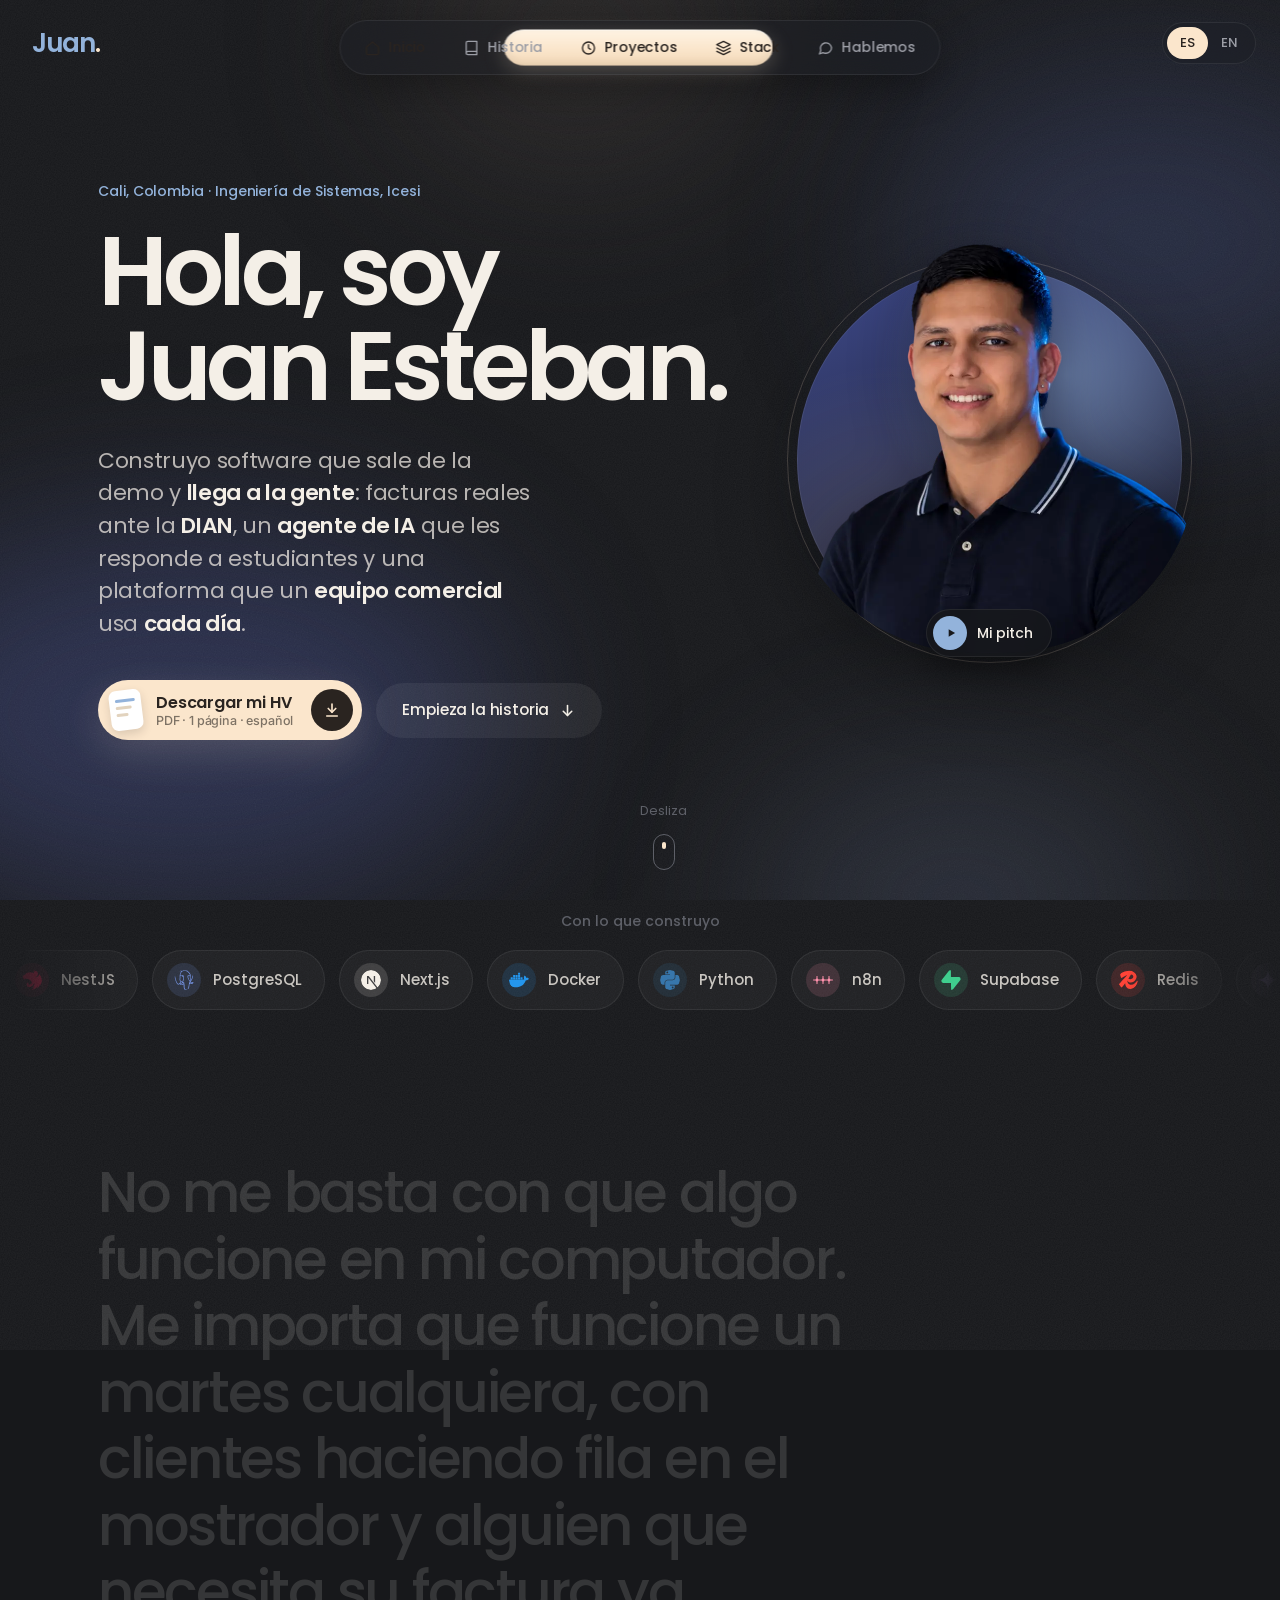
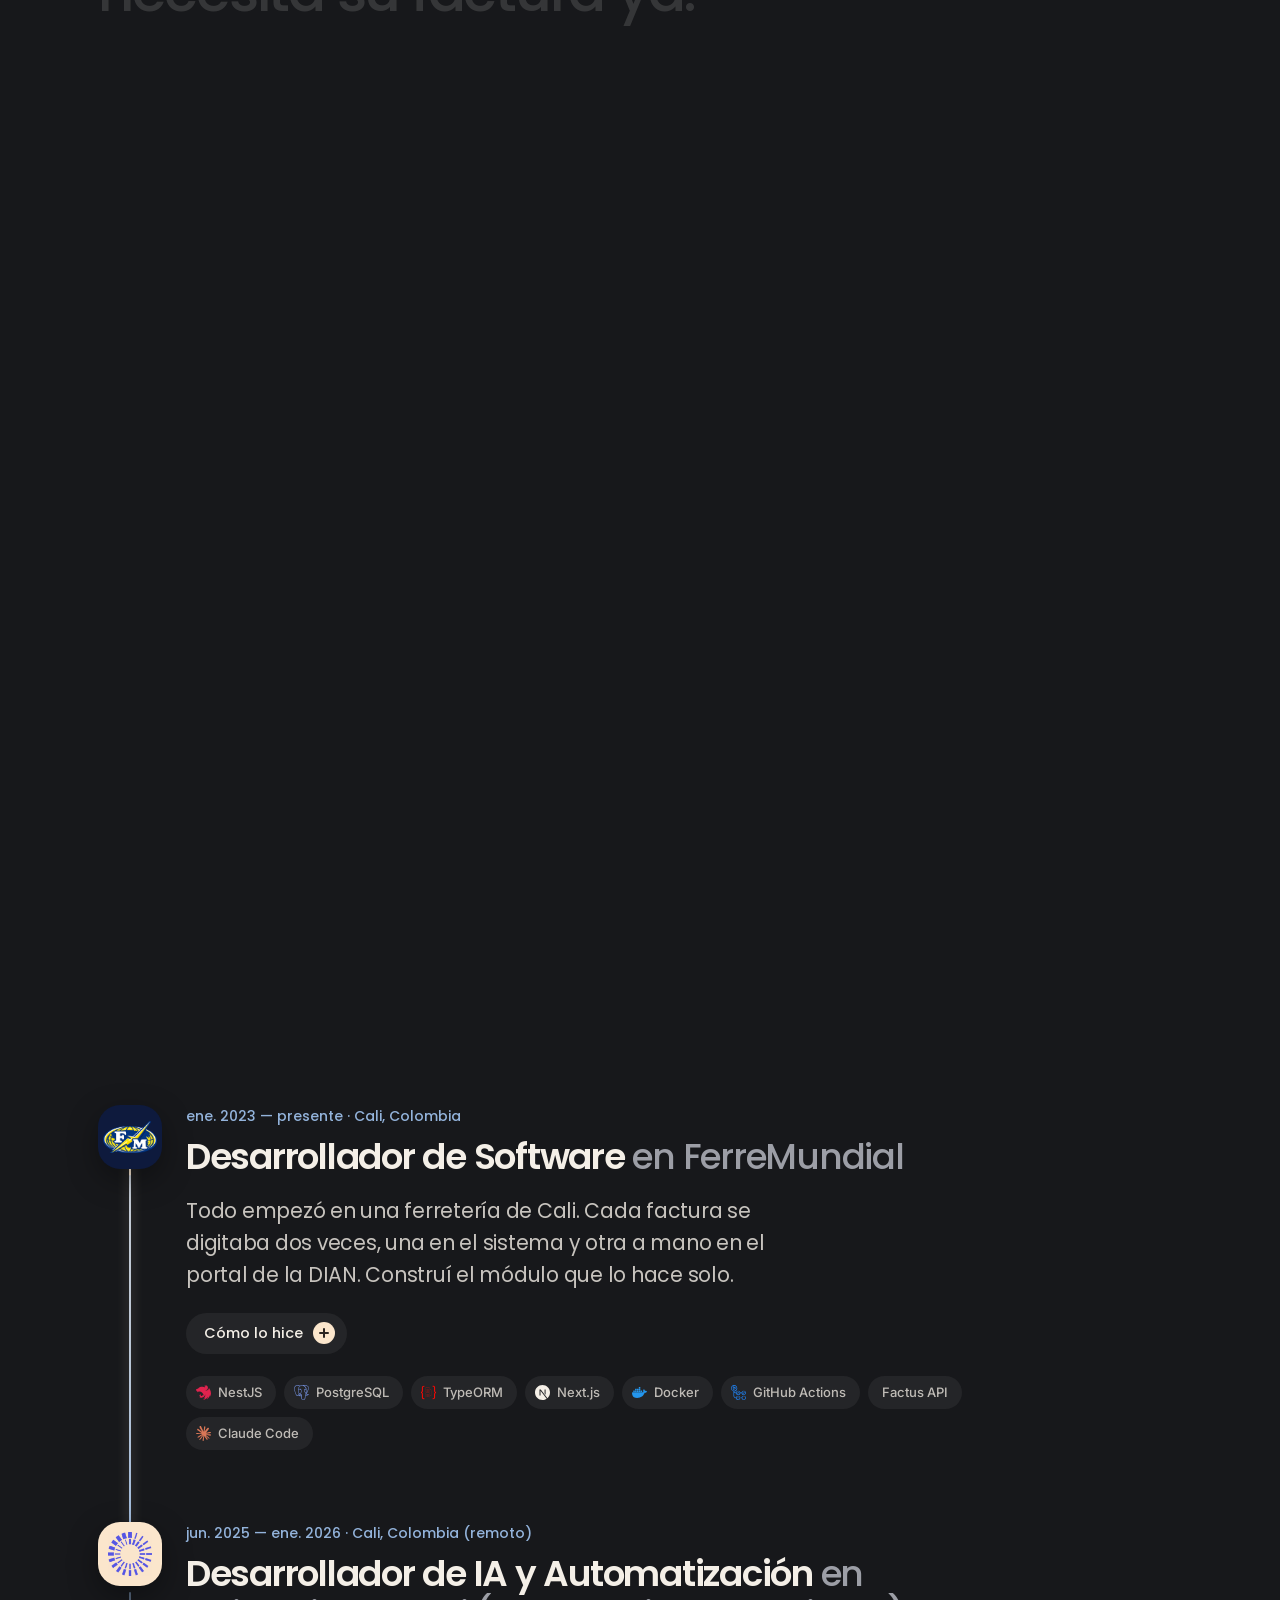
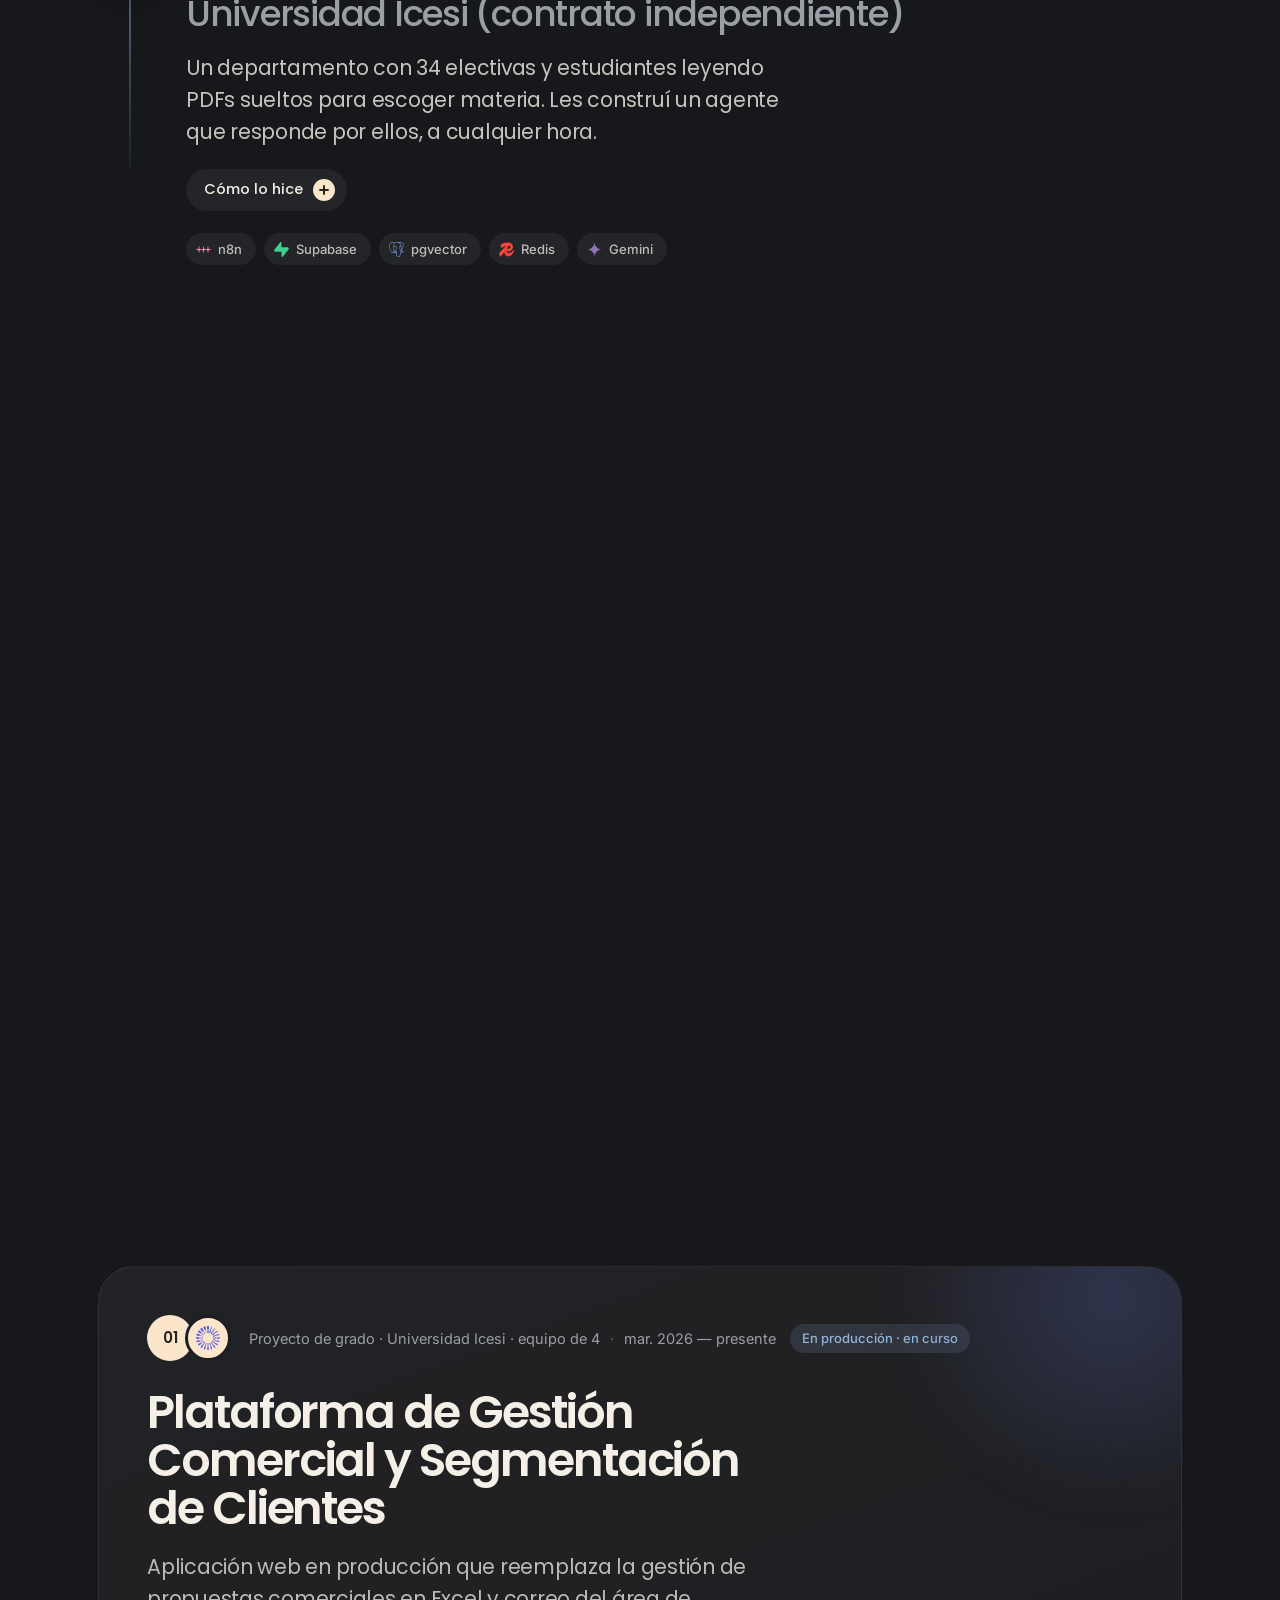
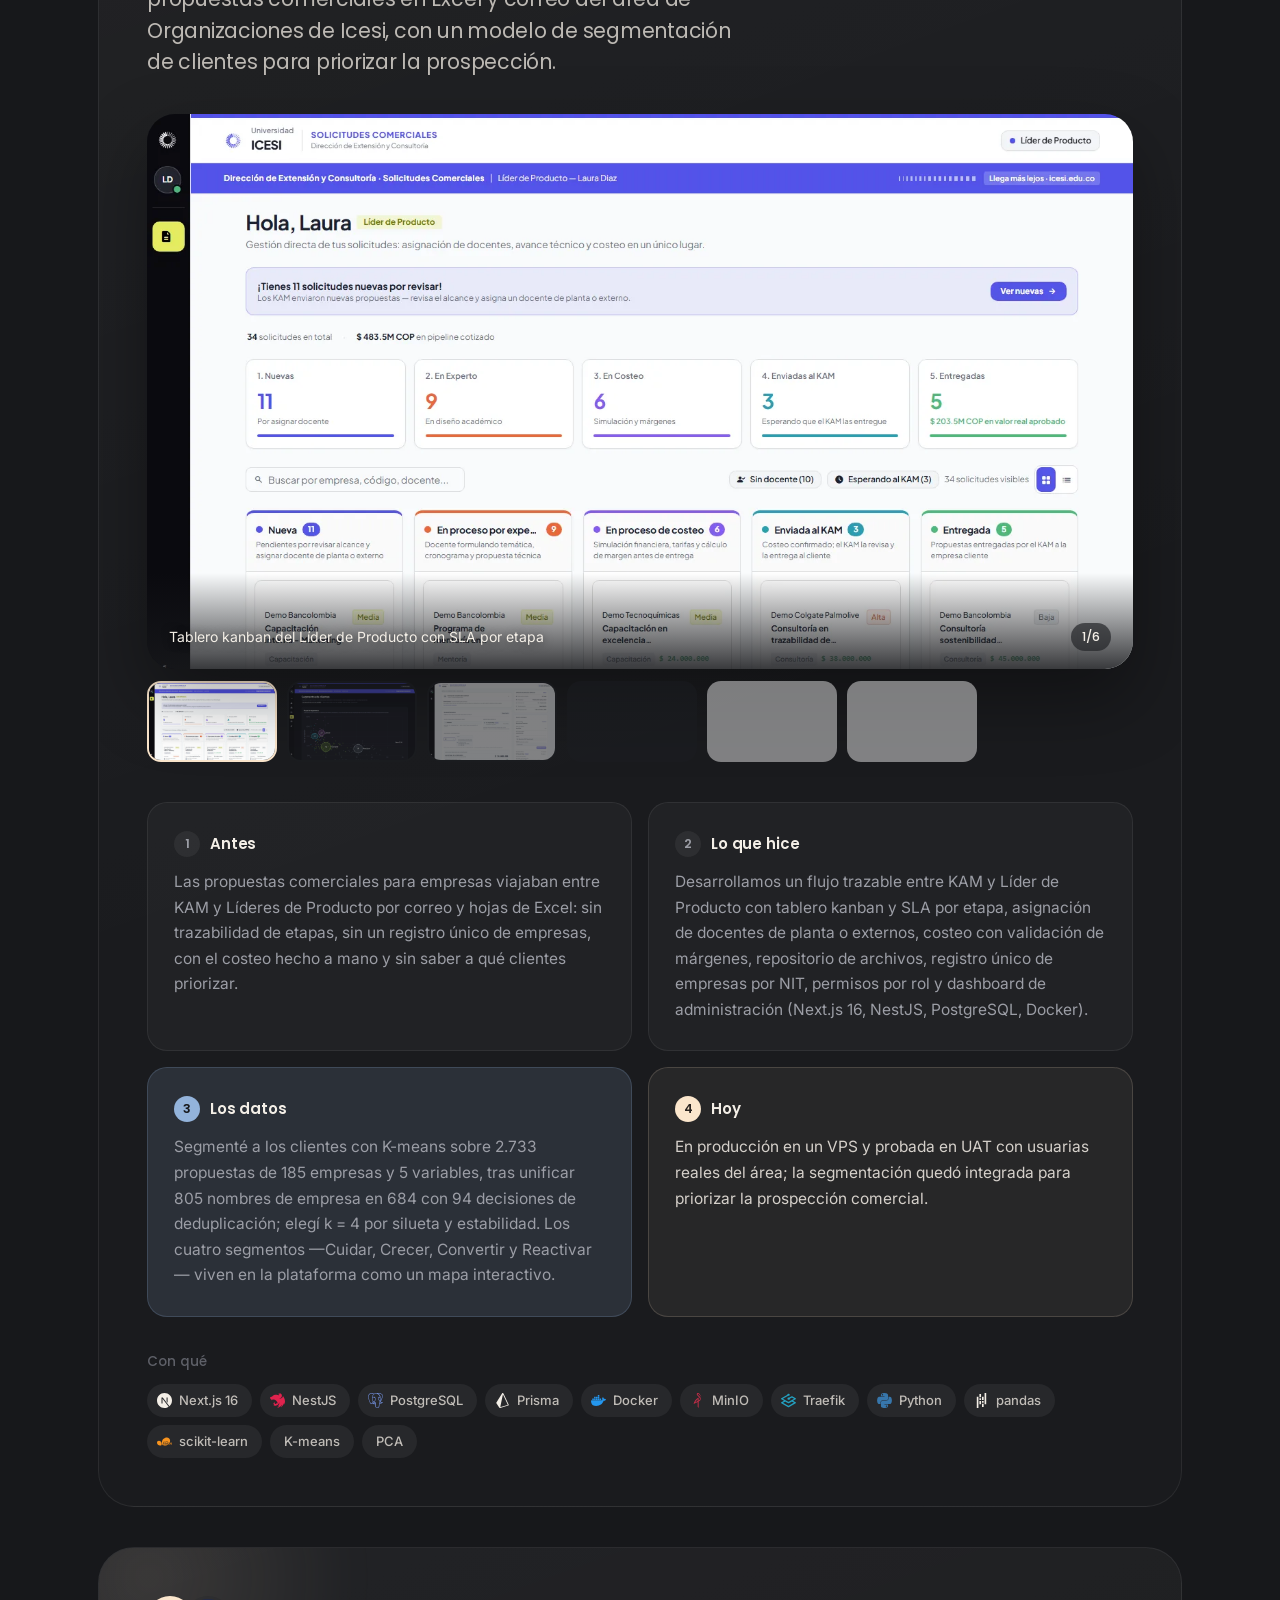
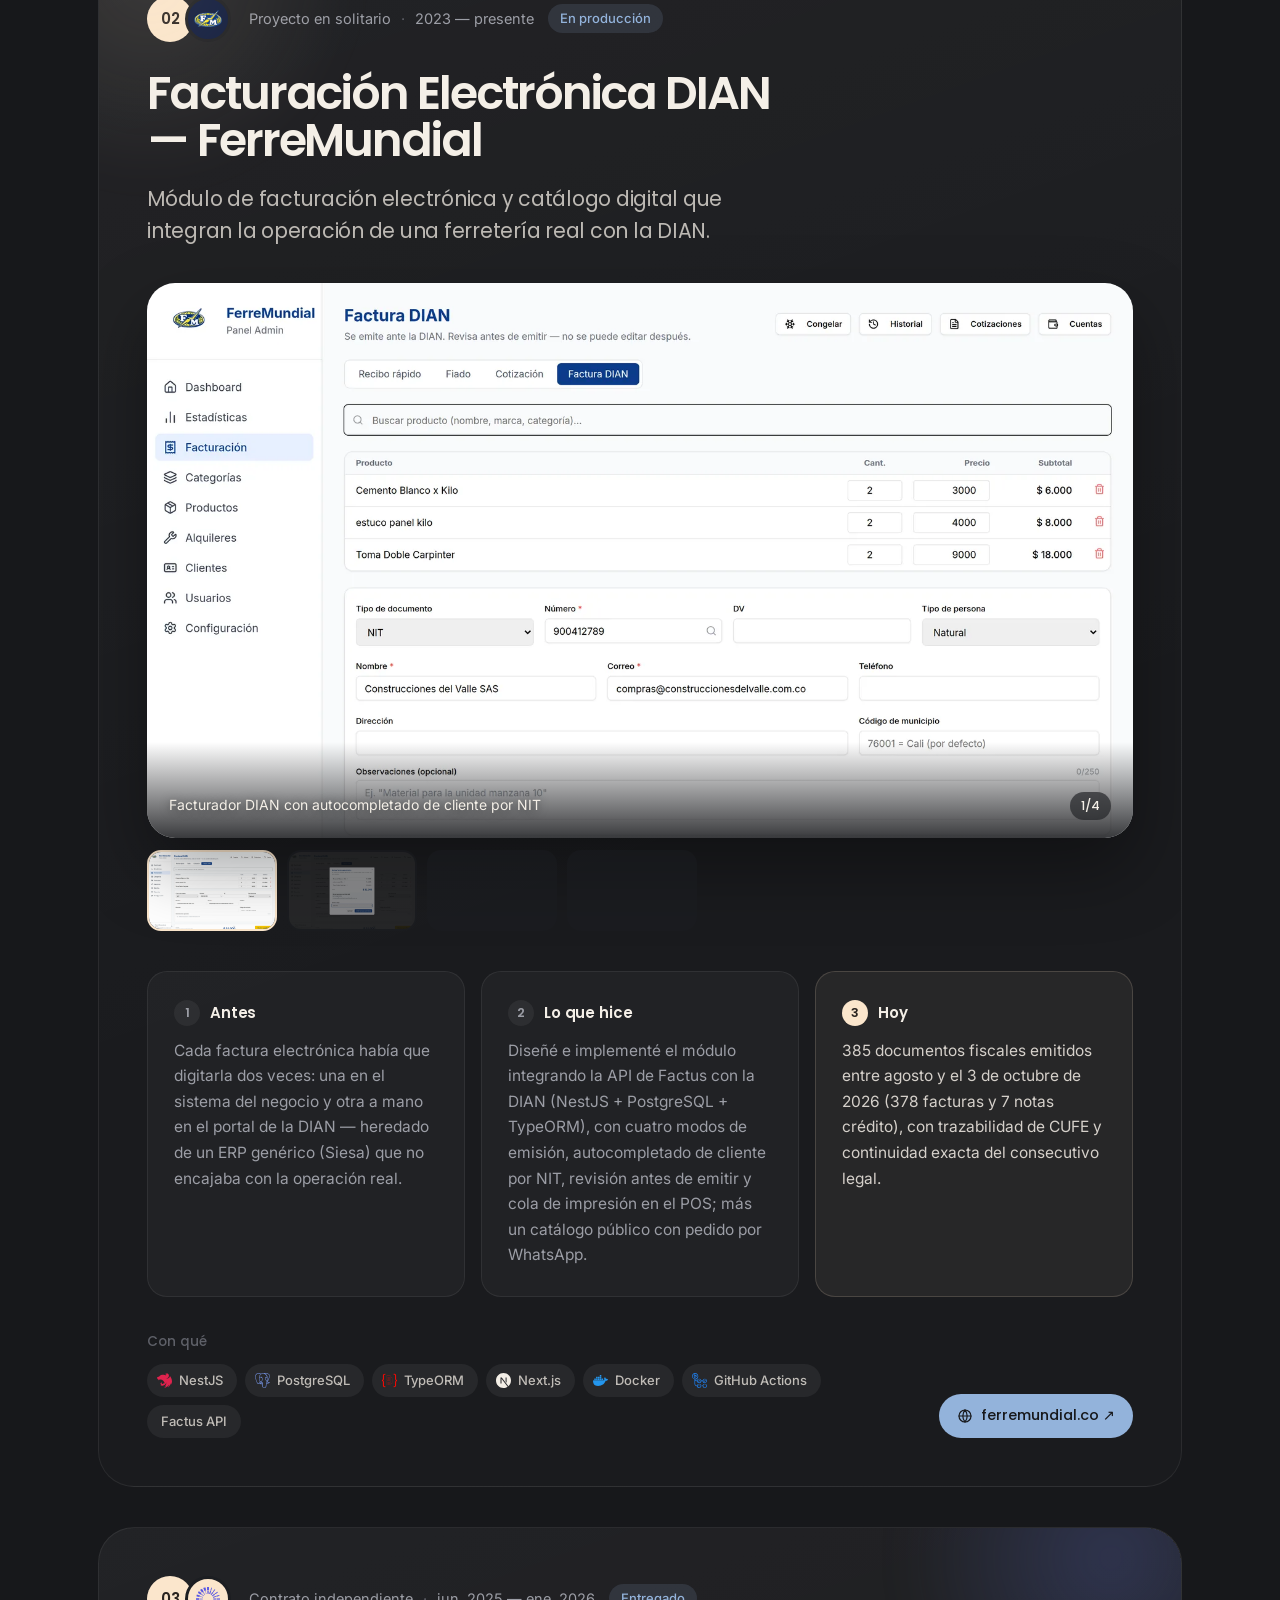
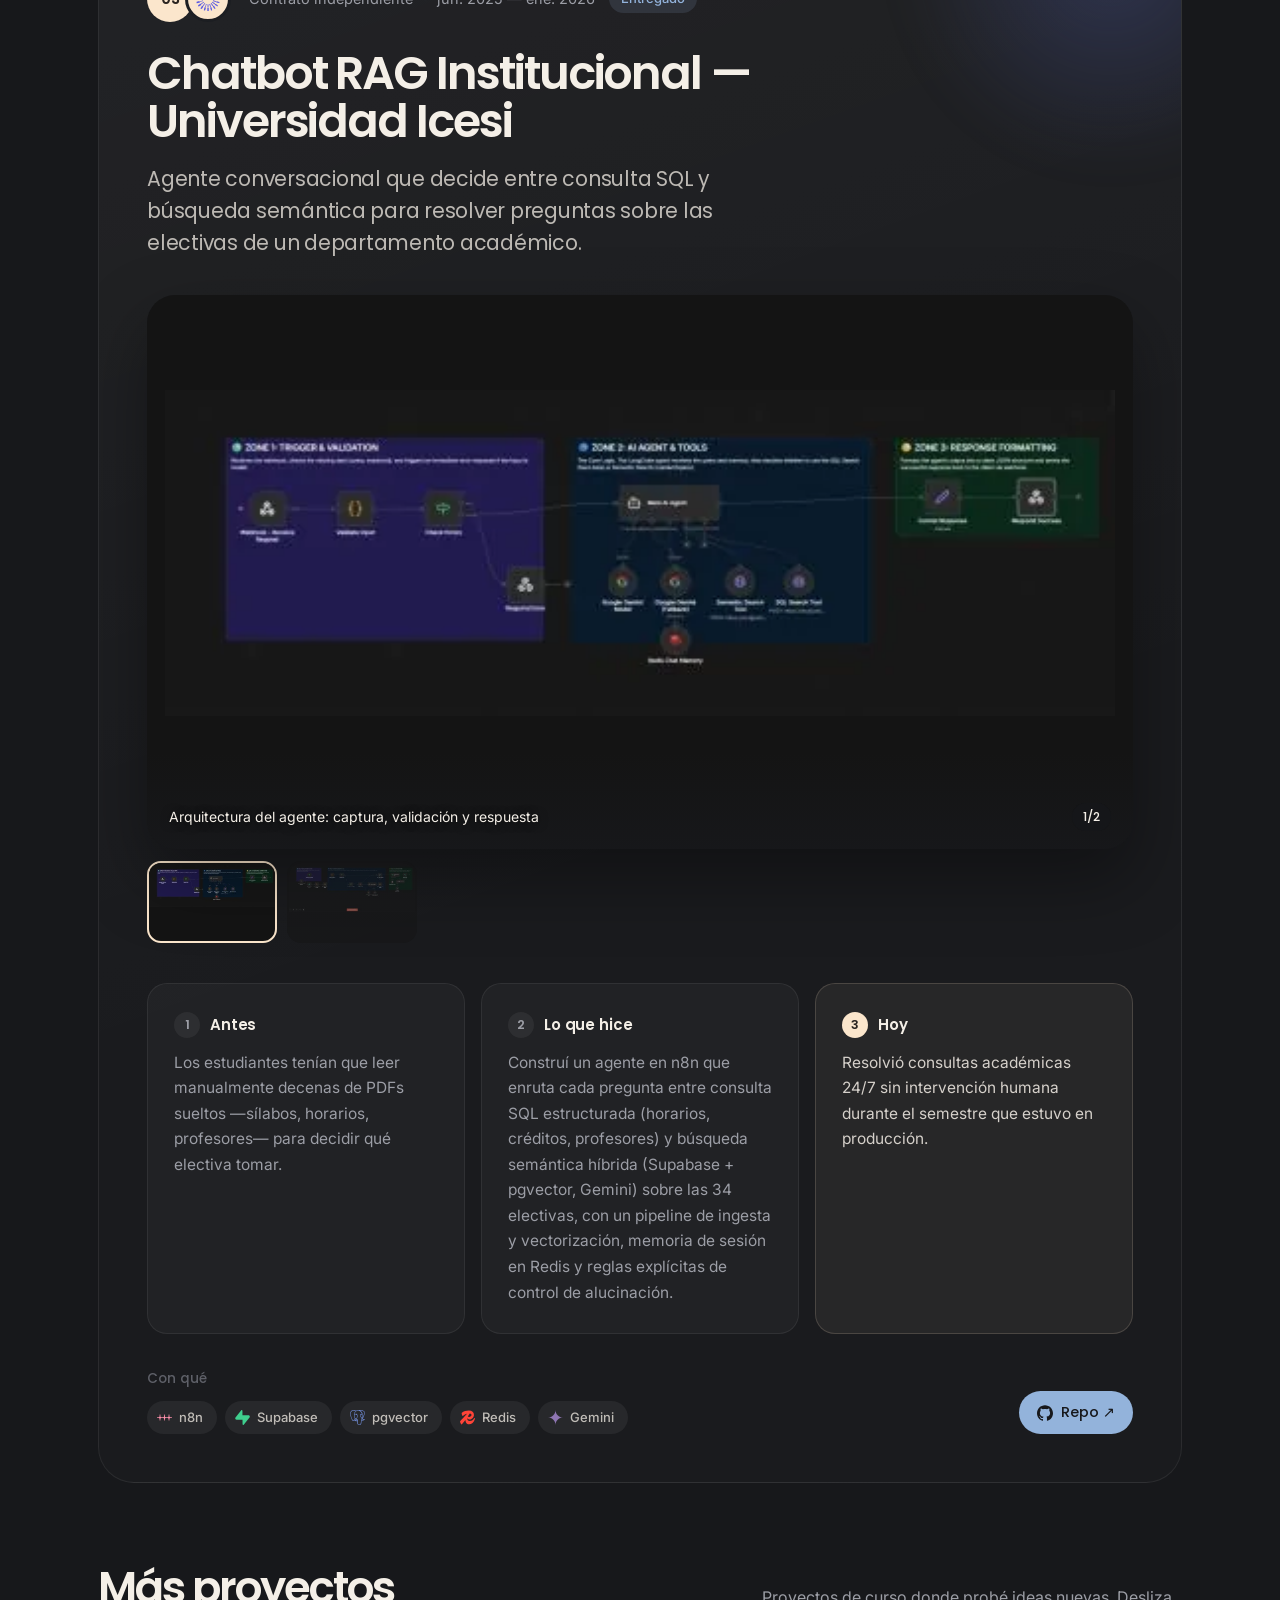
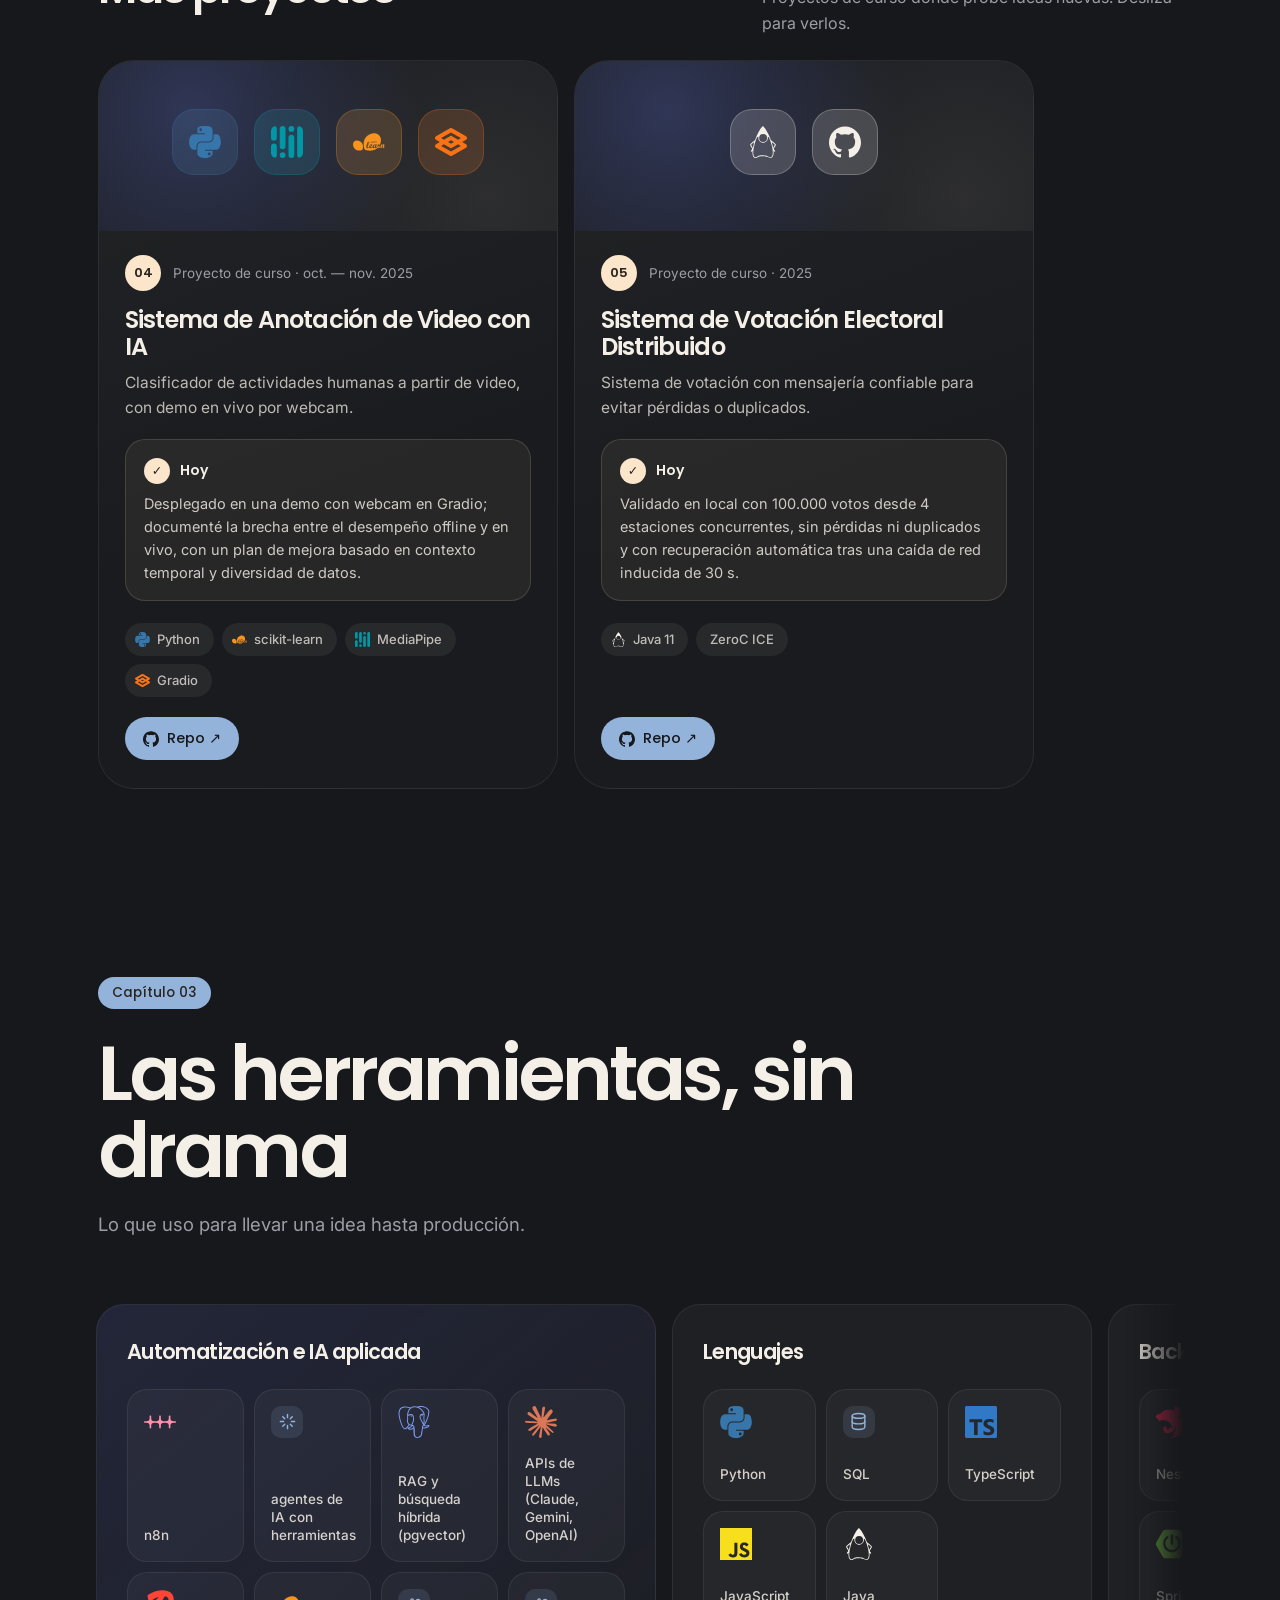
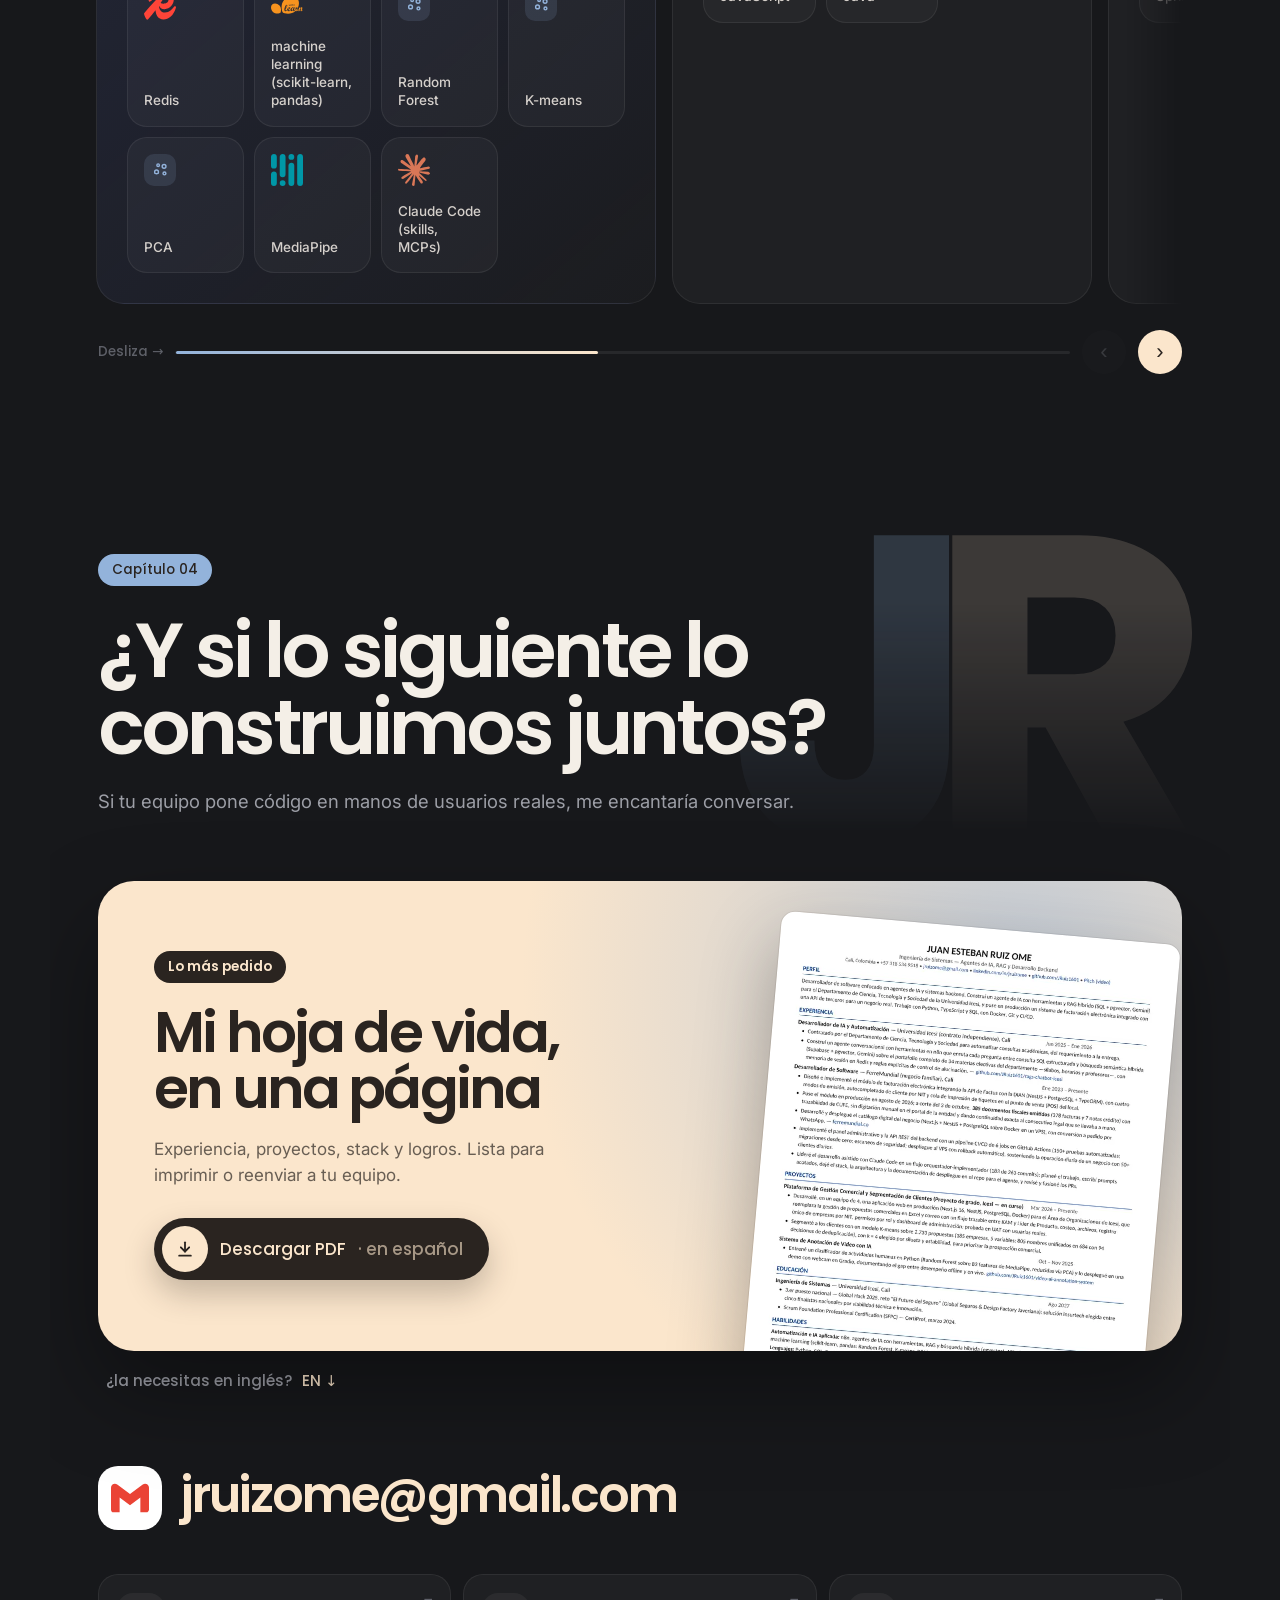
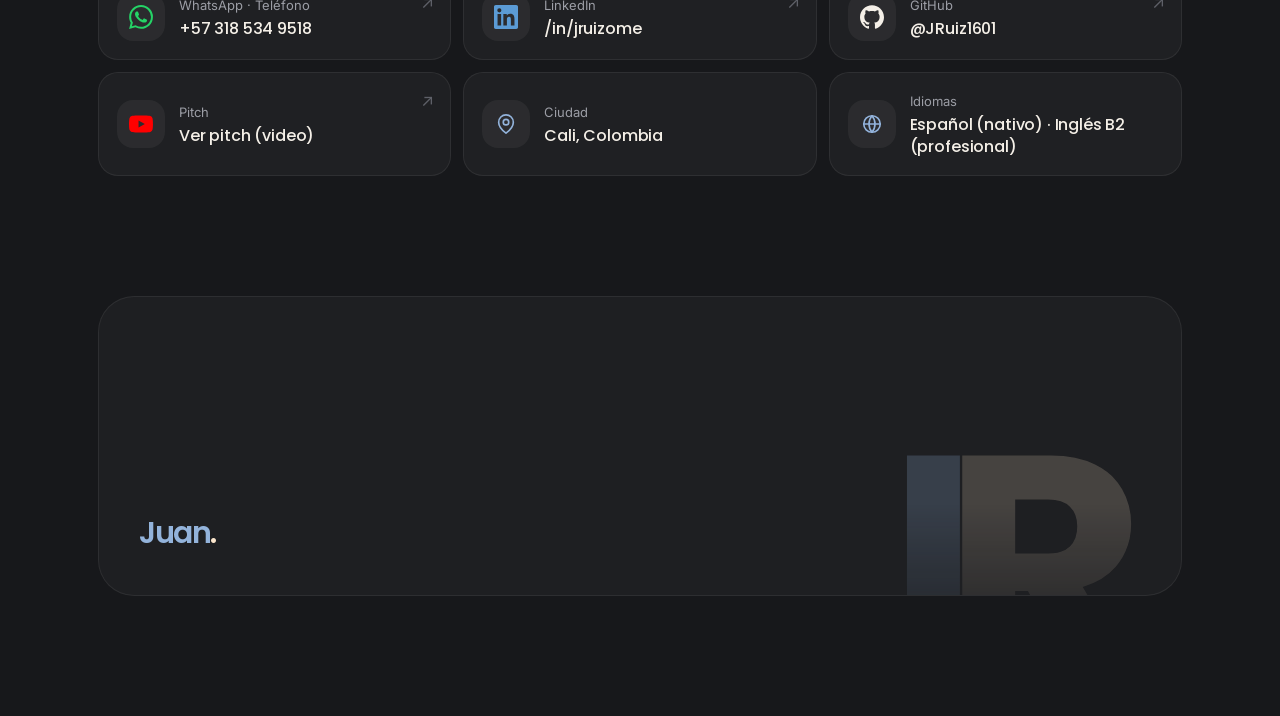
==== index.html @ b696ef14 "La version suave pasa a ser el portafolio principal - Mueve la variante de /suave a la raiz y borra " ====
<!DOCTYPE html>
<html lang="es">
<head>
<meta charset="UTF-8">
<meta name="viewport" content="width=device-width, initial-scale=1.0">
<title>Juan Esteban Ruiz Ome — Ingeniero de Software</title>
<meta name="theme-color" content="#17181B">
<link rel="icon" type="image/png" sizes="64x64" href="img/jr-64.png">
<link rel="apple-touch-icon" href="img/jr-180.png">
<link rel="preconnect" href="https://fonts.googleapis.com">
<link rel="preconnect" href="https://fonts.gstatic.com" crossorigin>
<link rel="stylesheet" href="https://fonts.googleapis.com/css2?family=Poppins:wght@400;500;600;700&family=Inter:wght@400;500;600&display=swap">
<link rel="stylesheet" href="styles.css?v=20">
</head>
<body>

<div class="sky" aria-hidden="true">
  <span class="cloud c1"></span>
  <span class="cloud c2"></span>
  <span class="cloud c3"></span>
  <span class="cloud c4"></span>
</div>
<div class="grain" aria-hidden="true"></div>
<div class="scroll-progress" aria-hidden="true"><span></span></div>
<div class="page-veil" id="pageVeil" aria-hidden="true"></div>

<a class="brand" href="#inicio" data-scroll-to="inicio" aria-label="Inicio">Juan<span>.</span></a>

<div class="lang-switch" id="langSwitch">
  <button class="lang-btn" data-lang="es">ES</button>
  <button class="lang-btn" data-lang="en">EN</button>
</div>

<div class="navbar-wrap">
  <nav class="navbar" id="navbar">
    <div class="nav-indicator" id="nav-indicator"></div>
    <button class="nav-item active" data-idx="0" data-target="inicio">
      <svg viewBox="0 0 24 24" fill="none" stroke="currentColor" stroke-width="2" stroke-linecap="round" stroke-linejoin="round"><path d="M3 10.5 12 3l9 7.5V20a2 2 0 0 1-2 2H5a2 2 0 0 1-2-2z"/></svg>
      <span class="nav-label" data-i18n="nav.inicio">Inicio</span>
    </button>
    <button class="nav-item" data-idx="1" data-target="experiencia">
      <svg viewBox="0 0 24 24" fill="none" stroke="currentColor" stroke-width="2" stroke-linecap="round" stroke-linejoin="round"><path d="M4 19.5A2.5 2.5 0 0 1 6.5 17H20"/><path d="M6.5 2H20v20H6.5A2.5 2.5 0 0 1 4 19.5v-15A2.5 2.5 0 0 1 6.5 2z"/></svg>
      <span class="nav-label" data-i18n="nav.experiencia">Historia</span>
    </button>
    <button class="nav-item" data-idx="2" data-target="proyectos">
      <svg viewBox="0 0 24 24" fill="none" stroke="currentColor" stroke-width="2" stroke-linecap="round" stroke-linejoin="round"><circle cx="12" cy="12" r="9"/><path d="M12 7v5l3 2"/></svg>
      <span class="nav-label" data-i18n="nav.proyectos">Proyectos</span>
    </button>
    <button class="nav-item" data-idx="3" data-target="stack">
      <svg viewBox="0 0 24 24" fill="none" stroke="currentColor" stroke-width="2" stroke-linecap="round" stroke-linejoin="round"><path d="M12 2 2 7l10 5 10-5-10-5z"/><path d="m2 17 10 5 10-5"/><path d="m2 12 10 5 10-5"/></svg>
      <span class="nav-label" data-i18n="nav.stack">Stack</span>
    </button>
    <button class="nav-item" data-idx="4" data-target="contacto">
      <svg viewBox="0 0 24 24" fill="none" stroke="currentColor" stroke-width="2" stroke-linecap="round" stroke-linejoin="round"><path d="M21 11.5a8.4 8.4 0 0 1-9 8.4 8.6 8.6 0 0 1-3.8-.9L3 21l1.9-5.2A8.4 8.4 0 1 1 21 11.5z"/></svg>
      <span class="nav-label" data-i18n="nav.contacto">Hablemos</span>
    </button>
  </nav>
</div>

<main>
<section class="hero" id="inicio" data-section>
  <div class="hero-text">
    <div class="eyebrow" data-i18n="hero.eyebrow">Cali, Colombia · Ingeniería de Sistemas, Icesi</div>
    <h1 class="hello" data-i18n="hero.saludo">Hola, soy Juan Esteban.</h1>
    <p class="lead" data-i18n="hero.lead"></p>

    <div class="cta-row">
      <a class="btn btn-hv" href="assets/hv-juan-esteban-ruiz-ome.pdf" download data-hv>
        <span class="btn-hv-sheet" aria-hidden="true"><i></i><i></i><i></i></span>
        <span class="btn-hv-text">
          <span class="btn-hv-title" data-i18n="hero.hvTitulo">Descargar mi HV</span>
          <span class="btn-hv-sub" data-i18n="hero.hvSub">PDF · 1 página · español</span>
        </span>
        <span class="btn-hv-arrow" aria-hidden="true"><svg viewBox="0 0 24 24" fill="none" stroke="currentColor" stroke-width="2.2" stroke-linecap="round" stroke-linejoin="round"><path d="M12 4v11"/><path d="m7 10 5 5 5-5"/><path d="M5 20h14"/></svg></span>
      </a>
      <a class="btn btn-soft" href="#experiencia" data-scroll-to="experiencia">
        <span data-i18n="hero.ctaHistoria">Empieza la historia</span>
        <svg viewBox="0 0 24 24" fill="none" stroke="currentColor" stroke-width="2.2" stroke-linecap="round" stroke-linejoin="round" aria-hidden="true"><path d="M12 5v14"/><path d="m6 13 6 6 6-6"/></svg>
      </a>
    </div>
  </div>

  <div class="portrait">
    <button class="portrait-disc" type="button" data-open-pitch>
      <span class="portrait-bg" aria-hidden="true"></span>
      <img src="img/me-cut.webp" alt="Juan Esteban Ruiz Ome">
      <span class="portrait-play">
        <span class="portrait-play-icon"><svg viewBox="0 0 24 24" aria-hidden="true"><path d="M8 5.5v13l11-6.5z" fill="currentColor"/></svg></span>
        <span data-i18n="hero.verPitch">Mi pitch</span>
      </span>
    </button>
  </div>

  <a class="scroll-hint" href="#manifiesto" aria-hidden="true" tabindex="-1">
    <span data-i18n="hero.scroll">Desliza</span>
    <span class="scroll-hint-dot"></span>
  </a>
</section>

<div class="marquee-band" aria-label="Stack">
  <div class="marquee-title" data-i18n="franja">Con lo que construyo</div>
  <div class="marquee" id="marquee"></div>
</div>

<section class="manifesto" id="manifiesto">
  <p class="manifesto-text" id="manifestoText"></p>
  <div class="highlight-wrap" id="signals"></div>
</section>

<section class="section" id="experiencia" data-section></section>
<section class="section" id="proyectos" data-section></section>
<section class="section" id="stack" data-section></section>
<section class="section section-last" id="contacto" data-section></section>
</main>

<footer class="footer">
  <div class="footer-card" data-fx="enter">
    <span class="footer-jr" aria-hidden="true"><span class="j">J</span><span class="r">R</span></span>
    <div class="footer-row">
      <span class="footer-brand">Juan<span>.</span></span>
    </div>
  </div>
</footer>

<div class="lightbox" id="lightbox" role="dialog" aria-modal="true" aria-hidden="true">
  <button class="lb-btn lb-close" id="lbClose" aria-label="Close">✕</button>
  <button class="lb-btn lb-prev" id="lbPrev" aria-label="Previous">‹</button>
  <figure class="lb-figure">
    <img id="lbImg" alt="">
    <figcaption id="lbCaption"></figcaption>
  </figure>
  <button class="lb-btn lb-next" id="lbNext" aria-label="Next">›</button>
</div>

<div class="video-modal" id="videoModal" role="dialog" aria-modal="true" aria-hidden="true">
  <button class="lb-btn lb-close" id="videoClose" aria-label="Close">✕</button>
  <div class="video-frame" id="videoFrame"></div>
</div>

<script src="content.js?v=5"></script>
<script src="story.js?v=20"></script>
<script src="logos.js?v=20"></script>
<script src="app.js?v=20"></script>
</body>
</html>
---- styles.css ----
/* =========================================================
   juan. — variante "suave"
   Oscuro difuso, crema + azul periwinkle, letra redonda.
   ========================================================= */

:root {
  --bg: #17181B;
  --bg-2: #1C1E22;
  --surface: rgba(255, 255, 255, 0.035);
  --surface-2: rgba(255, 255, 255, 0.06);
  --line: rgba(255, 255, 255, 0.07);
  --text: #F4EFE7;
  --muted: #9C9EA6;
  --faint: #5E6068;
  --cream: #FBE6CC;
  --cream-ink: #2A2420;
  --sky: #93B3DB;
  --sky-soft: rgba(147, 179, 219, 0.14);
  --periwinkle: #4D5AA3;

  --display: 'Poppins', ui-rounded, system-ui, sans-serif;
  --body: 'Inter', system-ui, -apple-system, sans-serif;

  --ease: cubic-bezier(0.22, 1, 0.36, 1);
  --spring: cubic-bezier(0.34, 1.4, 0.64, 1);

  --r-xl: 36px;
  --r-lg: 28px;
  --r-md: 20px;
}

* { margin: 0; padding: 0; box-sizing: border-box; }

html { -webkit-text-size-adjust: 100%; }

body {
  background: var(--bg);
  color: var(--text);
  font-family: var(--body);
  font-size: 17px;
  line-height: 1.6;
  overflow-x: hidden;
  -webkit-font-smoothing: antialiased;
}

a { color: inherit; }
::selection { background: var(--cream); color: var(--cream-ink); }

.sr-only {
  position: absolute; width: 1px; height: 1px; padding: 0; margin: -1px;
  overflow: hidden; clip: rect(0 0 0 0); white-space: nowrap; border: 0;
}

/* ---------- cielo nocturno difuso ---------- */
.sky {
  position: fixed;
  inset: 0;
  z-index: -2;
  overflow: hidden;
  pointer-events: none;
}

.cloud {
  position: absolute;
  border-radius: 50%;
  filter: blur(90px);
  opacity: 0.5;
  will-change: transform;
}
.c1 { width: 52vw; height: 30vw; left: -12vw; top: 58vh; background: var(--periwinkle); opacity: 0.38; animation: drift-a 38s ease-in-out infinite alternate; }
.c2 { width: 40vw; height: 26vw; right: -10vw; top: 8vh; background: #3B4673; opacity: 0.45; animation: drift-b 44s ease-in-out infinite alternate; }
.c3 { width: 30vw; height: 22vw; left: 30vw; top: -12vh; background: #5D5148; opacity: 0.28; animation: drift-a 52s ease-in-out infinite alternate-reverse; }
.c4 { width: 34vw; height: 20vw; right: 8vw; bottom: -14vh; background: #6F7FA8; opacity: 0.22; animation: drift-b 46s ease-in-out infinite alternate-reverse; }

@keyframes drift-a { from { transform: translate3d(0, 0, 0) scale(1); } to { transform: translate3d(6vw, -4vh, 0) scale(1.12); } }
@keyframes drift-b { from { transform: translate3d(0, 0, 0) scale(1.05); } to { transform: translate3d(-5vw, 5vh, 0) scale(0.95); } }

.grain {
  position: fixed;
  inset: -50%;
  z-index: -1;
  pointer-events: none;
  opacity: 0.06;
  background-image: url("data:image/svg+xml;utf8,<svg xmlns='http://www.w3.org/2000/svg' width='160' height='160'><filter id='n'><feTurbulence type='fractalNoise' baseFrequency='0.85' numOctaves='2' stitchTiles='stitch'/><feColorMatrix values='0 0 0 0 1  0 0 0 0 1  0 0 0 0 1  0 0 0 0.9 0'/></filter><rect width='100%' height='100%' filter='url(%23n)'/></svg>");
}

/* ---------- motion ---------- */
@keyframes rise {
  from { opacity: 0; transform: translateY(18px); filter: blur(8px); }
  to { opacity: 1; transform: none; filter: blur(0); }
}
@keyframes breathe {
  0%, 100% { box-shadow: 0 0 0 0 rgba(251, 230, 204, 0.5); }
  60% { box-shadow: 0 0 0 7px rgba(251, 230, 204, 0); }
}
@keyframes icon-pulse { 0% { transform: scale(1); } 40% { transform: scale(1.2); } 100% { transform: scale(1); } }
@keyframes float { 0%, 100% { transform: translateY(0); } 50% { transform: translateY(-10px); } }

.reveal {
  opacity: 0;
  transform: translateY(34px);
  filter: blur(6px);
  transition: opacity 1s var(--ease), transform 1s var(--ease), filter 1s var(--ease);
}
.reveal.in { opacity: 1; transform: none; filter: none; }

/* ---------- marca + idioma ---------- */
.brand {
  position: fixed;
  top: 22px;
  left: 28px;
  z-index: 90;
  font-family: var(--display);
  font-weight: 600;
  font-size: 26px;
  letter-spacing: -0.05em;
  line-height: 1;
  color: var(--sky);
  text-decoration: none;
  padding: 8px 4px;
}
.brand span, .footer-brand span { color: var(--cream); }

.lang-switch {
  position: fixed;
  top: 22px;
  right: 24px;
  z-index: 90;
  display: flex;
  padding: 4px;
  border-radius: 999px;
  background: rgba(30, 32, 37, 0.55);
  backdrop-filter: blur(18px) saturate(150%);
  -webkit-backdrop-filter: blur(18px) saturate(150%);
  border: 1px solid var(--line);
}
.lang-btn {
  font-family: var(--display);
  font-size: 13px;
  font-weight: 500;
  padding: 6px 13px;
  border-radius: 999px;
  border: none;
  background: transparent;
  color: var(--muted);
  cursor: pointer;
  transition: background 0.35s var(--ease), color 0.35s var(--ease);
}
.lang-btn.active { background: var(--cream); color: var(--cream-ink); }
.lang-btn:focus-visible { outline: none; box-shadow: 0 0 0 2px var(--sky); }

/* ---------- navbar (misma lógica, piel suave) ---------- */
.navbar-wrap {
  position: fixed;
  top: 20px;
  left: 50%;
  transform: translateX(-50%);
  z-index: 100;
}
.navbar {
  position: relative;
  display: flex;
  align-items: center;
  gap: 2px;
  padding: 6px;
  border-radius: 999px;
  background: rgba(30, 32, 37, 0.55);
  backdrop-filter: blur(22px) saturate(160%);
  -webkit-backdrop-filter: blur(22px) saturate(160%);
  border: 1px solid var(--line);
  box-shadow: 0 12px 40px rgba(0, 0, 0, 0.3);
  touch-action: none;
  user-select: none;
  -webkit-user-select: none;
  -webkit-touch-callout: none;
  cursor: grab;
}
.navbar.dragging { cursor: grabbing; }
.nav-indicator {
  position: absolute;
  top: 6px;
  left: 6px;
  height: calc(100% - 12px);
  border-radius: 999px;
  background: linear-gradient(180deg, #FFF4E4 0%, #FBE6CC 55%, #F3D9B8 100%);
  box-shadow:
    inset 0 1px 0 rgba(255, 255, 255, 0.75),
    inset 0 -3px 8px rgba(42, 36, 32, 0.08),
    0 6px 22px rgba(251, 230, 204, 0.22);
  transform-origin: 50% 50%;
  pointer-events: none;
  will-change: transform, width, scale;
}
.nav-item {
  position: relative;
  z-index: 1;
  display: flex;
  align-items: center;
  gap: 8px;
  padding: 10px 18px;
  border-radius: 999px;
  font-family: var(--display);
  font-size: 14px;
  font-weight: 500;
  letter-spacing: -0.01em;
  color: var(--muted);
  background: transparent;
  border: none;
  cursor: pointer;
  white-space: nowrap;
  transition: color 0.45s var(--ease), transform 0.25s var(--ease);
}
.nav-item:hover { color: var(--text); }
.nav-item.active, .nav-item.under { color: var(--cream-ink); }
.nav-item.under:not(.active) { transition-duration: 0.15s; }
.nav-item:active { transform: scale(0.95); }
.nav-item:focus-visible { outline: none; box-shadow: 0 0 0 2px var(--sky); }
.nav-item svg { width: 16px; height: 16px; flex-shrink: 0; }
.nav-item svg.pulse { animation: icon-pulse 0.3s ease; }

/* ---------- hero ---------- */
.hero {
  position: relative;
  max-width: 1180px;
  margin: 0 auto;
  min-height: 100vh;
  min-height: 100svh;
  padding: 130px 48px 110px;
  display: grid;
  grid-template-columns: 1.25fr 0.75fr;
  gap: 56px;
  align-items: center;
}

.eyebrow {
  font-family: var(--display);
  font-size: 14px;
  font-weight: 500;
  color: var(--sky);
  letter-spacing: -0.005em;
  margin-bottom: 22px;
  animation: rise 1s var(--ease) both;
}

.hello {
  font-family: var(--display);
  font-weight: 600;
  font-size: clamp(52px, 7.6vw, 104px);
  line-height: 0.98;
  letter-spacing: -0.055em;
  color: var(--text);
  max-width: 10ch;
  animation: rise 1.1s var(--ease) 0.08s both;
}

.lead {
  margin-top: 30px;
  max-width: 34ch;
  font-family: var(--display);
  font-size: clamp(19px, 1.7vw, 23px);
  font-weight: 400;
  line-height: 1.5;
  letter-spacing: -0.015em;
  color: rgba(244, 239, 231, 0.72);
  animation: rise 1.1s var(--ease) 0.18s both;
}

.status {
  display: inline-flex;
  flex-wrap: wrap;
  align-items: center;
  gap: 6px 10px;
  margin-top: 30px;
  padding: 10px 18px 10px 14px;
  border-radius: 999px;
  background: var(--surface);
  border: 1px solid var(--line);
  animation: rise 1.1s var(--ease) 0.28s both;
}
.status-dot {
  width: 8px;
  height: 8px;
  border-radius: 50%;
  background: var(--cream);
  animation: breathe 2.8s ease-out infinite;
}
.status-main { font-family: var(--display); font-weight: 500; font-size: 14.5px; color: var(--text); }
.status-sub { font-size: 13.5px; color: var(--muted); }

.cta-row {
  display: flex;
  flex-wrap: wrap;
  align-items: center;
  gap: 12px 14px;
  margin-top: 40px;
  animation: rise 1.1s var(--ease) 0.3s both;
}

.btn {
  display: inline-flex;
  align-items: center;
  gap: 10px;
  font-family: var(--display);
  font-size: 15.5px;
  font-weight: 500;
  letter-spacing: -0.01em;
  padding: 15px 26px;
  border-radius: 999px;
  text-decoration: none;
  cursor: pointer;
  transition: transform 0.45s var(--spring), background 0.35s var(--ease), color 0.35s var(--ease), box-shadow 0.45s var(--ease);
}
.btn svg { width: 17px; height: 17px; transition: transform 0.45s var(--spring); }
.btn-cream { background: var(--cream); color: var(--cream-ink); box-shadow: 0 10px 30px rgba(251, 230, 204, 0.12); }
.btn-cream:hover { transform: translateY(-2px); box-shadow: 0 16px 40px rgba(251, 230, 204, 0.2); }
.btn-cream:hover svg { transform: translateY(3px); }
.btn-soft { background: var(--surface-2); color: var(--text); }
.btn-soft:hover { background: rgba(147, 179, 219, 0.16); color: var(--sky); transform: translateY(-2px); }
.btn:focus-visible { outline: none; box-shadow: 0 0 0 3px var(--bg), 0 0 0 5px var(--sky); }

/* la única HV del hero: un link de texto, nada más */
.hv-link {
  display: inline-flex;
  align-items: center;
  gap: 6px;
  margin-left: 6px;
  padding: 8px 4px;
  font-family: var(--display);
  font-size: 15px;
  font-weight: 500;
  color: var(--muted);
  text-decoration: none;
  border-bottom: 1px dashed rgba(156, 158, 166, 0.4);
  transition: color 0.3s var(--ease), border-color 0.3s var(--ease);
}
.hv-link svg { width: 15px; height: 15px; transition: transform 0.4s var(--spring); }
.hv-link:hover { color: var(--cream); border-color: rgba(251, 230, 204, 0.6); }
.hv-link:hover svg { transform: translateY(2px); }
.hv-link:focus-visible { outline: none; color: var(--cream); }

/* retrato en disco crema, guiño al sello de la marca */
.portrait {
  position: relative;
  justify-self: center;
  width: min(100%, 400px);
  animation: rise 1.3s var(--ease) 0.3s both;
}
.portrait::before {
  content: '';
  position: absolute;
  inset: -6%;
  border-radius: 50%;
  background: radial-gradient(circle, rgba(147, 179, 219, 0.28), transparent 65%);
  filter: blur(30px);
  z-index: -1;
}
.portrait-disc {
  position: relative;
  display: block;
  width: 100%;
  aspect-ratio: 1;
  padding: 0;
  border: none;
  background: none;
  cursor: pointer;
  font: inherit;
  color: inherit;
  animation: float 9s ease-in-out infinite;
}
/* el fondo de la foto ahora es la misma noche difusa de la página */
.portrait-bg {
  position: absolute;
  inset: 0;
  border-radius: 50%;
  background:
    radial-gradient(circle at 70% 28%, rgba(147, 179, 219, 0.55), transparent 48%),
    radial-gradient(circle at 25% 80%, rgba(251, 230, 204, 0.16), transparent 50%),
    linear-gradient(160deg, #3E4A8C 0%, #2A2F52 48%, #1D1F26 100%);
  box-shadow:
    inset 0 0 0 1px rgba(255, 255, 255, 0.08),
    0 30px 80px rgba(0, 0, 0, 0.35);
}
.portrait-bg::after {
  content: '';
  position: absolute;
  inset: -10px;
  border-radius: 50%;
  border: 1px solid rgba(251, 230, 204, 0.18);
}
/* la persona sale un poco por encima del disco y se recorta en la curva de abajo */
.portrait-disc img {
  position: absolute;
  left: -4%;
  bottom: 0;
  width: 108%;
  height: 128%;
  object-fit: cover;
  object-position: 50% 0%;
  clip-path: inset(0 0 0 0 round 0 0 46.3% 46.3% / 0 0 39% 39%);
  filter: drop-shadow(0 18px 30px rgba(10, 12, 20, 0.45));
  transform-origin: 50% 100%;
  transition: transform 0.9s var(--ease);
}
.portrait-disc:hover img { transform: scale(1.025); }
.portrait-disc:focus-visible { outline: none; }
.portrait-disc:focus-visible .portrait-bg { box-shadow: 0 0 0 4px var(--bg), 0 0 0 6px var(--sky); }

.portrait-play {
  position: absolute;
  left: 50%;
  bottom: -4px;
  transform: translateX(-50%);
  display: inline-flex;
  align-items: center;
  gap: 10px;
  padding: 6px 18px 6px 6px;
  border-radius: 999px;
  background: rgba(23, 24, 27, 0.82);
  backdrop-filter: blur(14px);
  -webkit-backdrop-filter: blur(14px);
  border: 1px solid var(--line);
  font-family: var(--display);
  font-size: 14px;
  font-weight: 500;
  color: var(--text);
  white-space: nowrap;
  box-shadow: 0 10px 30px rgba(0, 0, 0, 0.35);
  transition: transform 0.45s var(--spring);
}
.portrait-play-icon {
  width: 34px;
  height: 34px;
  border-radius: 50%;
  display: grid;
  place-items: center;
  background: var(--sky);
  color: var(--bg);
}
.portrait-play-icon svg { width: 14px; height: 14px; margin-left: 2px; }
.portrait-disc:hover .portrait-play { transform: translateX(-50%) translateY(-3px); }

.portrait-tag {
  position: absolute;
  top: 8%;
  right: -4%;
  padding: 7px 14px;
  border-radius: 999px;
  background: var(--sky);
  color: var(--bg);
  font-family: var(--display);
  font-size: 13px;
  font-weight: 600;
  letter-spacing: -0.01em;
  transform: rotate(8deg);
  box-shadow: 0 8px 24px rgba(0, 0, 0, 0.3);
}

.scroll-hint {
  position: absolute;
  left: 50%;
  bottom: 30px;
  transform: translateX(-50%);
  display: flex;
  flex-direction: column;
  align-items: center;
  gap: 12px;
  font-family: var(--display);
  font-size: 13px;
  color: var(--faint);
  text-decoration: none;
  animation: rise 1s var(--ease) 1.2s both;
}
.scroll-hint-dot {
  width: 22px;
  height: 36px;
  border-radius: 999px;
  border: 1.5px solid var(--faint);
  position: relative;
}
.scroll-hint-dot::after {
  content: '';
  position: absolute;
  left: 50%;
  top: 7px;
  width: 4px;
  height: 7px;
  margin-left: -2px;
  border-radius: 999px;
  background: var(--cream);
  animation: wheel 2.2s var(--ease) infinite;
}
@keyframes wheel { 0% { opacity: 0; transform: translateY(0); } 30% { opacity: 1; } 100% { opacity: 0; transform: translateY(12px); } }

/* ---------- manifiesto ---------- */
.manifesto {
  max-width: 1180px;
  margin: 0 auto;
  padding: 120px 48px 140px;
}
.manifesto-text {
  font-family: var(--display);
  font-weight: 500;
  font-size: clamp(30px, 4.4vw, 60px);
  line-height: 1.18;
  letter-spacing: -0.04em;
  max-width: 22ch;
}
.manifesto-text .w {
  color: rgba(244, 239, 231, 0.14);
  transition: color 0.5s var(--ease);
}
.manifesto-text .w.lit { color: var(--text); }
.manifesto-text .w.em.lit { color: var(--cream); }

.numbers { margin-top: 90px; }
.numbers-title {
  font-family: var(--display);
  font-size: 15px;
  font-weight: 500;
  color: var(--sky);
  margin-bottom: 22px;
}
.numbers-row {
  display: grid;
  grid-template-columns: repeat(4, 1fr);
  gap: 14px;
}
.number {
  padding: 26px 24px 24px;
  border-radius: var(--r-lg);
  background: var(--surface);
  border: 1px solid var(--line);
}
.number:nth-child(2) { transition-delay: 0.08s; }
.number:nth-child(3) { transition-delay: 0.16s; }
.number:nth-child(4) { transition-delay: 0.24s; }
.number-big {
  font-family: var(--display);
  font-weight: 600;
  font-size: clamp(38px, 4vw, 54px);
  line-height: 1;
  letter-spacing: -0.05em;
  color: var(--text);
}
.number-label { margin-top: 12px; font-size: 14.5px; line-height: 1.45; color: var(--muted); max-width: 18ch; }

/* ---------- capítulos ---------- */
main { position: relative; }

.section {
  position: relative;
  max-width: 1180px;
  margin: 0 auto;
  padding: 120px 48px 60px;
  scroll-margin-top: 40px;
}
.section-last { padding-bottom: 120px; }

.chapter-head { margin-bottom: 64px; max-width: 900px; }
.chapter-kicker {
  display: inline-block;
  font-family: var(--display);
  font-size: 13.5px;
  font-weight: 500;
  color: var(--cream-ink);
  background: var(--sky);
  padding: 5px 14px;
  border-radius: 999px;
  margin-bottom: 26px;
}
.chapter-title {
  font-family: var(--display);
  font-weight: 600;
  font-size: clamp(40px, 6vw, 82px);
  line-height: 1;
  letter-spacing: -0.05em;
  color: var(--text);
}
.chapter-intro {
  margin-top: 22px;
  max-width: 46ch;
  font-size: 18.5px;
  line-height: 1.6;
  color: var(--muted);
}

/* ---------- experiencia: línea de tiempo ---------- */
.timeline { display: flex; flex-direction: column; }
.job {
  display: grid;
  grid-template-columns: 40px 1fr;
  gap: 20px;
}
.job-rail { position: relative; display: flex; justify-content: center; }
.job-rail::before {
  content: '';
  position: absolute;
  top: 10px;
  bottom: -10px;
  width: 2px;
  border-radius: 2px;
  background: linear-gradient(to bottom, rgba(147, 179, 219, 0.5), rgba(147, 179, 219, 0.05));
}
.job:last-child .job-rail::before { bottom: 40%; }
.job-dot {
  position: relative;
  margin-top: 6px;
  width: 16px;
  height: 16px;
  border-radius: 50%;
  background: var(--bg);
  border: 4px solid var(--cream);
}
.job-body { padding-bottom: 72px; max-width: 820px; }
.job-when { font-family: var(--display); font-size: 14px; font-weight: 500; color: var(--sky); }
.job-title {
  margin-top: 10px;
  font-family: var(--display);
  font-weight: 600;
  font-size: clamp(26px, 2.8vw, 36px);
  line-height: 1.12;
  letter-spacing: -0.035em;
}
.job-at { color: var(--muted); font-weight: 500; }
.job-lead {
  margin-top: 18px;
  font-family: var(--display);
  font-size: clamp(18px, 1.6vw, 21px);
  font-weight: 400;
  line-height: 1.55;
  letter-spacing: -0.012em;
  color: rgba(244, 239, 231, 0.8);
  max-width: 52ch;
}

.job-more { margin-top: 22px; }
.job-more summary {
  display: inline-flex;
  align-items: center;
  gap: 10px;
  list-style: none;
  cursor: pointer;
  padding: 9px 12px 9px 18px;
  border-radius: 999px;
  background: var(--surface-2);
  font-family: var(--display);
  font-size: 14.5px;
  font-weight: 500;
  color: var(--text);
  transition: background 0.3s var(--ease);
}
.job-more summary::-webkit-details-marker { display: none; }
.job-more summary:hover { background: rgba(147, 179, 219, 0.16); }
.job-more summary:focus-visible { outline: none; box-shadow: 0 0 0 2px var(--sky); }
.job-more-icon {
  position: relative;
  width: 22px;
  height: 22px;
  border-radius: 50%;
  background: var(--cream);
}
.job-more-icon::before, .job-more-icon::after {
  content: '';
  position: absolute;
  left: 50%;
  top: 50%;
  width: 10px;
  height: 2px;
  margin: -1px 0 0 -5px;
  border-radius: 2px;
  background: var(--cream-ink);
  transition: transform 0.4s var(--spring);
}
.job-more-icon::after { transform: rotate(90deg); }
.job-more[open] .job-more-icon::after { transform: rotate(0); }

.job-logros {
  margin-top: 20px;
  padding: 0;
  list-style: none;
  display: flex;
  flex-direction: column;
  gap: 14px;
  animation: rise 0.7s var(--ease) both;
}
.job-logros li {
  position: relative;
  padding-left: 24px;
  font-size: 16px;
  line-height: 1.65;
  color: var(--muted);
}
.job-logros li::before {
  content: '';
  position: absolute;
  left: 2px;
  top: 0.62em;
  width: 8px;
  height: 8px;
  border-radius: 50%;
  background: rgba(147, 179, 219, 0.55);
}

.chip-row { display: flex; flex-wrap: wrap; gap: 8px; margin-top: 22px; }
.chip {
  font-size: 13px;
  font-weight: 500;
  color: rgba(244, 239, 231, 0.75);
  padding: 6px 14px;
  border-radius: 999px;
  background: var(--surface-2);
}

.along {
  margin-top: 30px;
  padding: 34px;
  border-radius: var(--r-xl);
  background: var(--surface);
  border: 1px solid var(--line);
}
.along-title { font-family: var(--display); font-size: 15px; font-weight: 500; color: var(--sky); margin-bottom: 22px; }
.along-grid { display: grid; grid-template-columns: repeat(3, 1fr); gap: 30px; }
.aside-title { font-family: var(--display); font-weight: 600; font-size: 18px; letter-spacing: -0.02em; line-height: 1.3; }
.aside-detail { margin-top: 8px; font-size: 14.5px; line-height: 1.55; color: var(--muted); }
.aside-when {
  display: inline-block;
  margin-top: 12px;
  font-size: 12.5px;
  font-weight: 500;
  color: var(--cream);
  background: rgba(251, 230, 204, 0.08);
  padding: 3px 11px;
  border-radius: 999px;
}

/* ---------- proyectos: historias ---------- */
.stories { display: flex; flex-direction: column; gap: 40px; }
.story {
  position: relative;
  padding: 48px;
  border-radius: var(--r-xl);
  background: linear-gradient(160deg, rgba(255, 255, 255, 0.05), rgba(255, 255, 255, 0.015) 60%);
  border: 1px solid var(--line);
  overflow: clip;
}
.story::before {
  content: '';
  position: absolute;
  width: 420px;
  height: 420px;
  right: -140px;
  top: -180px;
  border-radius: 50%;
  background: radial-gradient(circle, rgba(77, 90, 163, 0.35), transparent 70%);
  filter: blur(20px);
  pointer-events: none;
}
.story:nth-child(even)::before { left: -160px; right: auto; background: radial-gradient(circle, rgba(251, 230, 204, 0.12), transparent 70%); }

.story-head { display: flex; align-items: center; gap: 18px; flex-wrap: wrap; }
.story-num {
  font-family: var(--display);
  font-weight: 600;
  font-size: 15px;
  width: 46px;
  height: 46px;
  display: grid;
  place-items: center;
  border-radius: 50%;
  background: var(--cream);
  color: var(--cream-ink);
  flex-shrink: 0;
}
.story-meta { display: flex; flex-wrap: wrap; align-items: center; gap: 6px 10px; font-size: 14.5px; color: var(--muted); }
.story-dot { color: var(--faint); }
.story-status {
  margin-left: 4px;
  font-size: 13px;
  font-weight: 500;
  color: var(--sky);
  background: var(--sky-soft);
  padding: 4px 12px;
  border-radius: 999px;
}

.story-name {
  position: relative;
  margin-top: 28px;
  max-width: 22ch;
  font-family: var(--display);
  font-weight: 600;
  font-size: clamp(30px, 3.6vw, 50px);
  line-height: 1.04;
  letter-spacing: -0.045em;
}
.story-pitch {
  position: relative;
  margin-top: 18px;
  max-width: 50ch;
  font-family: var(--display);
  font-size: clamp(18px, 1.6vw, 21px);
  line-height: 1.55;
  letter-spacing: -0.012em;
  color: rgba(244, 239, 231, 0.74);
}

/* galería */
.gallery { position: relative; margin-top: 36px; display: flex; flex-direction: column; gap: 12px; }
.gallery-stage {
  position: relative;
  border-radius: var(--r-lg);
  overflow: hidden;
  background: var(--bg-2);
  box-shadow: 0 30px 70px rgba(0, 0, 0, 0.35);
}
.gallery-track {
  display: flex;
  aspect-ratio: 16 / 9;
  overflow-x: auto;
  scroll-snap-type: x mandatory;
  scrollbar-width: none;
  overscroll-behavior-x: contain;
}
.gallery-track::-webkit-scrollbar { display: none; }
.slide {
  position: relative;
  flex: 0 0 100%;
  scroll-snap-align: start;
  border: none;
  padding: 0;
  margin: 0;
  background: var(--bg-2);
  cursor: zoom-in;
  overflow: hidden;
}
.slide img {
  position: absolute;
  inset: 0;
  width: 100%;
  height: 100%;
  object-fit: cover;
  object-position: top center;
  transition: transform 0.9s var(--ease);
}
.slide img.fit-contain { object-fit: contain; object-position: center; padding: 18px 18px 56px; }
.slide:hover img { transform: scale(1.02); }
.slide:focus-visible { outline: 2px solid var(--sky); outline-offset: -6px; border-radius: var(--r-lg); }
.gallery-stage::after {
  content: '';
  position: absolute;
  inset: auto 0 0 0;
  height: 96px;
  background: linear-gradient(to top, rgba(23, 24, 27, 0.85), transparent);
  pointer-events: none;
}
.gallery-caption {
  position: absolute;
  left: 22px;
  right: 22px;
  bottom: 18px;
  z-index: 2;
  display: flex;
  align-items: center;
  justify-content: space-between;
  gap: 12px;
  pointer-events: none;
}
.gallery-caption-text { font-size: 14px; color: var(--text); text-shadow: 0 1px 10px rgba(0, 0, 0, 0.6); }
.gallery-count {
  flex-shrink: 0;
  font-family: var(--display);
  font-size: 12.5px;
  font-weight: 500;
  padding: 4px 11px;
  border-radius: 999px;
  background: rgba(23, 24, 27, 0.6);
  backdrop-filter: blur(10px);
  -webkit-backdrop-filter: blur(10px);
}
.gallery-arrow {
  position: absolute;
  top: 50%;
  z-index: 2;
  width: 46px;
  height: 46px;
  margin-top: -23px;
  border: none;
  border-radius: 50%;
  background: rgba(251, 230, 204, 0.92);
  color: var(--cream-ink);
  font-size: 24px;
  line-height: 1;
  cursor: pointer;
  opacity: 0;
  transform: scale(0.9);
  transition: opacity 0.35s var(--ease), transform 0.45s var(--spring);
}
.gallery-arrow.prev { left: 18px; }
.gallery-arrow.next { right: 18px; }
.gallery-stage:hover .gallery-arrow, .gallery-arrow:focus-visible { opacity: 1; transform: none; }
.gallery-arrow:focus-visible { outline: none; box-shadow: 0 0 0 3px var(--sky); }

.gallery-thumbs { display: flex; gap: 10px; }
.thumb {
  flex: 1;
  min-width: 0;
  max-width: 130px;
  aspect-ratio: 16 / 10;
  padding: 0;
  border: 2px solid transparent;
  border-radius: 14px;
  overflow: hidden;
  background: var(--bg-2);
  cursor: pointer;
  opacity: 0.45;
  transition: opacity 0.35s var(--ease), border-color 0.35s var(--ease), transform 0.45s var(--spring);
}
.thumb img { display: block; width: 100%; height: 100%; object-fit: cover; object-position: top center; }
.thumb.fit-contain img { object-fit: contain; }
.thumb:hover { opacity: 0.8; transform: translateY(-2px); }
.thumb.on { opacity: 1; border-color: var(--cream); }
.thumb:focus-visible { outline: none; box-shadow: 0 0 0 2px var(--sky); }

.gallery-dots {
  position: absolute;
  top: 14px;
  left: 50%;
  transform: translateX(-50%);
  z-index: 2;
  display: none;
  gap: 6px;
  padding: 6px 9px;
  border-radius: 999px;
  background: rgba(23, 24, 27, 0.55);
  backdrop-filter: blur(10px);
  -webkit-backdrop-filter: blur(10px);
}
.dot { width: 6px; height: 6px; border-radius: 999px; background: rgba(255, 255, 255, 0.3); transition: width 0.4s var(--ease), background 0.4s var(--ease); }
.dot.on { width: 18px; background: var(--cream); }

/* pasos de la historia */
.steps {
  position: relative;
  list-style: none;
  margin-top: 40px;
  display: grid;
  gap: 16px;
}
.steps-3 { grid-template-columns: repeat(3, 1fr); }
.steps-4 { grid-template-columns: repeat(2, 1fr); }
.step {
  position: relative;
  padding: 26px 26px 28px;
  border-radius: var(--r-md);
  background: rgba(255, 255, 255, 0.03);
  border: 1px solid var(--line);
}
.step-label {
  display: inline-flex;
  align-items: center;
  gap: 10px;
  font-family: var(--display);
  font-size: 15px;
  font-weight: 600;
  letter-spacing: -0.01em;
  color: var(--text);
  margin-bottom: 12px;
}
.step-n {
  width: 26px;
  height: 26px;
  display: grid;
  place-items: center;
  border-radius: 50%;
  font-size: 12.5px;
  background: var(--surface-2);
  color: var(--muted);
}
.step p { font-size: 15.5px; line-height: 1.65; color: var(--muted); }
.step-resultado { background: rgba(251, 230, 204, 0.06); border-color: rgba(251, 230, 204, 0.16); }
.step-resultado .step-n { background: var(--cream); color: var(--cream-ink); }
.step-resultado p { color: rgba(244, 239, 231, 0.85); }
.step-analitica { background: var(--sky-soft); border-color: rgba(147, 179, 219, 0.2); }
.step-analitica .step-n { background: var(--sky); color: var(--bg); }

.story-foot {
  margin-top: 30px;
  display: flex;
  flex-wrap: wrap;
  align-items: flex-end;
  justify-content: space-between;
  gap: 18px 30px;
}
.story-stack { flex: 1 1 420px; }
.story-stack-label { font-family: var(--display); font-size: 13.5px; font-weight: 500; color: var(--faint); }
.story-stack .chip-row { margin-top: 10px; }
.story-links { display: flex; flex-wrap: wrap; gap: 10px; }
.pill-link {
  font-family: var(--display);
  font-size: 14.5px;
  font-weight: 500;
  text-decoration: none;
  padding: 10px 18px;
  border-radius: 999px;
  background: var(--sky);
  color: var(--bg);
  transition: transform 0.45s var(--spring), background 0.3s var(--ease);
}
.pill-link:hover { transform: translateY(-2px); background: var(--cream); color: var(--cream-ink); }
.pill-link:focus-visible { outline: none; box-shadow: 0 0 0 3px var(--bg), 0 0 0 5px var(--sky); }

/* ---------- logos en chips ---------- */
.chip { display: inline-flex; align-items: center; gap: 7px; }
.chip.has-logo { padding-left: 10px; }
.chip-logo { width: 15px; height: 15px; flex-shrink: 0; color: var(--brand); }

/* ---------- franja de logos ---------- */
.marquee-band { padding: 10px 0 30px; }
.marquee-title {
  text-align: center;
  font-family: var(--display);
  font-size: 14px;
  font-weight: 500;
  color: var(--faint);
  margin-bottom: 18px;
}
.marquee {
  overflow: hidden;
  -webkit-mask-image: linear-gradient(to right, transparent, #000 12%, #000 88%, transparent);
  mask-image: linear-gradient(to right, transparent, #000 12%, #000 88%, transparent);
}
.mq-track { display: flex; width: max-content; animation: marquee 60s linear infinite; }
.marquee:hover .mq-track { animation-play-state: paused; }
.mq-set { display: flex; gap: 14px; padding-right: 14px; }
@keyframes marquee { to { transform: translateX(-50%); } }
.mq-item {
  display: inline-flex;
  align-items: center;
  gap: 12px;
  padding: 12px 22px 12px 14px;
  border-radius: 999px;
  background: var(--surface);
  border: 1px solid var(--line);
  font-family: var(--display);
  font-size: 15px;
  font-weight: 500;
  color: rgba(244, 239, 231, 0.8);
  white-space: nowrap;
}
.mq-logo {
  width: 34px;
  height: 34px;
  padding: 7px;
  border-radius: 50%;
  color: var(--brand);
  background: color-mix(in srgb, var(--brand) 14%, transparent);
}

/* ---------- cifras con icono ---------- */
.number { position: relative; overflow: hidden; }
.number-icon {
  display: grid;
  place-items: center;
  width: 44px;
  height: 44px;
  border-radius: 14px;
  margin-bottom: 22px;
  background: var(--sky-soft);
  color: var(--sky);
}
.number:nth-child(even) .number-icon { background: rgba(251, 230, 204, 0.1); color: var(--cream); }
.number-icon .ico { width: 22px; height: 22px; }

/* ---------- logos de organizaciones ---------- */
.job { grid-template-columns: 64px 1fr; gap: 24px; }
.job-rail::before { top: 70px; }
.job-logo {
  position: relative;
  width: 64px;
  height: 64px;
  border-radius: 22px;
  display: grid;
  place-items: center;
  overflow: hidden;
  box-shadow: 0 10px 30px rgba(0, 0, 0, 0.35);
}
.job-logo img, .story-org img, .aside-org img { width: 100%; height: 100%; object-fit: contain; }
.org-ferremundial { background: #0E1A3D; padding: 5px; }
.org-icesi { background: var(--cream); padding: 10px; }

.story-org {
  width: 46px;
  height: 46px;
  border-radius: 50%;
  display: grid;
  place-items: center;
  overflow: hidden;
  flex-shrink: 0;
  margin-left: -26px;
  border: 3px solid var(--bg-2);
}
.story-org.org-ferremundial { padding: 6px; }
.story-org.org-icesi { padding: 8px; }

.aside-icon {
  display: grid;
  place-items: center;
  width: 48px;
  height: 48px;
  border-radius: 16px;
  margin-bottom: 16px;
  background: rgba(251, 230, 204, 0.1);
  color: var(--cream);
  overflow: hidden;
}
.aside-icon .ico { width: 24px; height: 24px; }
.aside-org { padding: 9px; background: var(--cream); }

/* ---------- escenario de logos (proyectos sin capturas) ---------- */
.logo-stage {
  position: relative;
  margin-top: 36px;
  min-height: 240px;
  border-radius: var(--r-lg);
  display: flex;
  flex-wrap: wrap;
  align-items: center;
  justify-content: center;
  gap: 28px;
  padding: 44px 24px;
  background:
    radial-gradient(circle at 20% 30%, rgba(77, 90, 163, 0.35), transparent 55%),
    radial-gradient(circle at 80% 70%, rgba(251, 230, 204, 0.08), transparent 55%),
    var(--bg-2);
  border: 1px solid var(--line);
  overflow: hidden;
}
.logo-orb {
  display: flex;
  flex-direction: column;
  align-items: center;
  gap: 12px;
  animation: float 7s ease-in-out infinite;
  animation-delay: calc(var(--i) * -1.6s);
}
.orb-logo {
  width: 96px;
  height: 96px;
  padding: 24px;
  border-radius: 32px;
  color: var(--brand);
  background: color-mix(in srgb, var(--brand) 13%, rgba(255, 255, 255, 0.03));
  border: 1px solid color-mix(in srgb, var(--brand) 25%, transparent);
  box-shadow: 0 18px 40px rgba(0, 0, 0, 0.3);
}
.orb-name { font-family: var(--display); font-size: 14px; font-weight: 500; color: var(--muted); }

.pill-link { display: inline-flex; align-items: center; gap: 8px; }
.pill-logo { width: 16px; height: 16px; }

/* ---------- stack: cuadrícula de logos ---------- */
.stack-groups { display: grid; grid-template-columns: repeat(2, 1fr); gap: 16px; }
.stack-group {
  padding: 30px;
  border-radius: var(--r-lg);
  background: var(--surface);
  border: 1px solid var(--line);
}
.stack-group:first-child { grid-column: 1 / -1; background: linear-gradient(140deg, rgba(77, 90, 163, 0.22), rgba(255, 255, 255, 0.02)); }
.stack-group-title { font-family: var(--display); font-weight: 600; font-size: 21px; letter-spacing: -0.03em; }
.tiles {
  margin-top: 20px;
  display: grid;
  grid-template-columns: repeat(auto-fill, minmax(118px, 1fr));
  gap: 10px;
}
.tile {
  display: flex;
  flex-direction: column;
  align-items: flex-start;
  justify-content: space-between;
  gap: 16px;
  min-height: 112px;
  padding: 16px;
  border-radius: var(--r-md);
  background: rgba(255, 255, 255, 0.035);
  border: 1px solid var(--line);
  transition: transform 0.45s var(--spring), border-color 0.3s var(--ease), background 0.3s var(--ease);
}
.tile:hover { transform: translateY(-4px); border-color: rgba(255, 255, 255, 0.14); background: rgba(255, 255, 255, 0.06); }
.tile-logo { width: 32px; height: 32px; color: var(--brand); }
.tile-mono {
  width: 32px;
  height: 32px;
  display: grid;
  place-items: center;
  border-radius: 10px;
  background: var(--sky-soft);
  color: var(--sky);
}
.tile-mono .ico { width: 19px; height: 19px; }
.tile-name { font-size: 13.5px; font-weight: 500; line-height: 1.35; color: rgba(244, 239, 231, 0.85); }

/* ---------- contacto: la HV en grande ---------- */
.hv-hero {
  position: relative;
  display: grid;
  grid-template-columns: 1.1fr 0.9fr;
  align-items: center;
  gap: 40px;
  min-height: 420px;
  padding: 56px 0 56px 56px;
  border-radius: var(--r-xl);
  background:
    radial-gradient(circle at 85% 20%, rgba(147, 179, 219, 0.55), transparent 50%),
    var(--cream);
  color: var(--cream-ink);
  text-decoration: none;
  overflow: hidden;
  box-shadow: 0 40px 90px rgba(0, 0, 0, 0.35);
  transition: transform 0.6s var(--spring), box-shadow 0.6s var(--ease);
}
.hv-hero:hover { transform: translateY(-4px); box-shadow: 0 50px 100px rgba(0, 0, 0, 0.42); }
.hv-hero:focus-visible { outline: none; box-shadow: 0 0 0 4px var(--bg), 0 0 0 6px var(--sky); }
.hv-hero-text { position: relative; z-index: 1; display: flex; flex-direction: column; align-items: flex-start; }
.hv-hero-kicker {
  font-family: var(--display);
  font-size: 13.5px;
  font-weight: 600;
  padding: 5px 14px;
  border-radius: 999px;
  background: var(--cream-ink);
  color: var(--cream);
}
.hv-hero-title {
  margin-top: 22px;
  font-family: var(--display);
  font-weight: 600;
  font-size: clamp(34px, 4.4vw, 60px);
  line-height: 1;
  letter-spacing: -0.05em;
  max-width: 12ch;
}
.hv-hero-copy { margin-top: 18px; max-width: 36ch; font-size: 17px; line-height: 1.55; color: rgba(42, 36, 32, 0.7); }
.hv-hero-btn {
  margin-top: 30px;
  display: inline-flex;
  align-items: center;
  gap: 12px;
  padding: 8px 26px 8px 8px;
  border-radius: 999px;
  background: var(--cream-ink);
  color: var(--cream);
  font-family: var(--display);
  font-size: 17px;
  font-weight: 500;
  box-shadow: 0 14px 30px rgba(42, 36, 32, 0.25);
  transition: transform 0.45s var(--spring);
}
.hv-hero-btn-icon {
  width: 46px;
  height: 46px;
  border-radius: 50%;
  display: grid;
  place-items: center;
  background: var(--cream);
  color: var(--cream-ink);
}
.hv-hero-btn-icon svg { width: 20px; height: 20px; transition: transform 0.45s var(--spring); }
.hv-hero:hover .hv-hero-btn { transform: scale(1.03); }
.hv-hero:hover .hv-hero-btn-icon svg { transform: translateY(3px); }
.hv-hero-lang { color: rgba(251, 230, 204, 0.6); }
.hv-hero-paper {
  position: relative;
  align-self: stretch;
  margin: -20px 0 -140px;
  display: flex;
  justify-content: center;
}
.hv-hero-paper img {
  width: min(100%, 400px);
  height: auto;
  align-self: flex-start;
  border-radius: 14px;
  box-shadow: 0 30px 70px rgba(42, 36, 32, 0.35), 0 0 0 1px rgba(42, 36, 32, 0.08);
  transform: rotate(5deg) translateY(10px);
  transition: transform 0.7s var(--spring);
}
.hv-hero:hover .hv-hero-paper img { transform: rotate(1.5deg) translateY(-6px); }

.hv-other {
  display: inline-flex;
  gap: 10px;
  margin: 18px 0 0 8px;
  font-family: var(--display);
  font-size: 15px;
  font-weight: 500;
  color: var(--muted);
  text-decoration: none;
}
.hv-other span { color: var(--cream); }
.hv-other:hover { color: var(--text); }

.contact-layout { margin-top: 72px; }
.contact-email {
  display: inline-flex;
  align-items: center;
  gap: 18px;
  font-family: var(--display);
  font-weight: 600;
  font-size: clamp(26px, 3.8vw, 52px);
  letter-spacing: -0.045em;
  line-height: 1.1;
  color: var(--cream);
  text-decoration: none;
  overflow-wrap: anywhere;
}
.contact-email span {
  background-image: linear-gradient(var(--cream), var(--cream));
  background-size: 0% 2px;
  background-position: 0 100%;
  background-repeat: no-repeat;
  transition: background-size 0.6s var(--ease);
  padding-bottom: 4px;
}
.contact-email:hover span, .contact-email:focus-visible span { background-size: 100% 2px; }
.contact-email:focus-visible { outline: none; }
.email-logo {
  flex-shrink: 0;
  width: clamp(48px, 5vw, 64px);
  height: clamp(48px, 5vw, 64px);
  padding: 13px;
  border-radius: 20px;
  background: #fff;
  color: var(--brand);
}

.contact-grid {
  margin-top: 36px;
  display: grid;
  grid-template-columns: repeat(3, 1fr);
  gap: 12px;
}
.contact-row {
  position: relative;
  display: flex;
  align-items: center;
  gap: 14px;
  padding: 18px;
  border-radius: var(--r-md);
  background: var(--surface);
  border: 1px solid var(--line);
  text-decoration: none;
  transition: transform 0.45s var(--spring), border-color 0.3s var(--ease), background 0.3s var(--ease);
}
.contact-mark {
  flex-shrink: 0;
  width: 48px;
  height: 48px;
  display: grid;
  place-items: center;
  border-radius: 16px;
  background: rgba(255, 255, 255, 0.05);
}
.mark-logo { width: 24px; height: 24px; color: var(--brand); }
.mark-ico { width: 22px; height: 22px; color: var(--sky); }
.contact-text { display: flex; flex-direction: column; min-width: 0; }
.contact-label { font-size: 13px; color: var(--muted); }
.contact-value { font-family: var(--display); font-size: 16px; font-weight: 500; letter-spacing: -0.01em; overflow-wrap: anywhere; line-height: 1.35; margin-top: 2px; }
.contact-arrow { position: absolute; top: 14px; right: 16px; color: var(--faint); transition: transform 0.45s var(--spring), color 0.3s var(--ease); }
a.contact-row:hover { transform: translateY(-3px); border-color: rgba(255, 255, 255, 0.14); background: rgba(255, 255, 255, 0.055); }
a.contact-row:hover .contact-arrow { color: var(--sky); transform: translate(2px, -2px); }
a.contact-row:focus-visible { outline: none; box-shadow: 0 0 0 2px var(--sky); }

/* ---------- footer: "Juan." + JR grande de marca de agua ---------- */
.footer {
  max-width: 1180px;
  margin: 0 auto;
  padding: 0 48px 120px;
}
.footer-card {
  position: relative;
  overflow: hidden;
  min-height: 300px;
  display: flex;
  align-items: flex-end;
  padding: 0 40px 38px;
  border-radius: var(--r-xl);
  background: rgba(255, 255, 255, 0.03);
  border: 1px solid var(--line);
}
.footer-jr {
  position: absolute;
  right: 36px;
  bottom: -50px;
  font-family: var(--display);
  font-weight: 700;
  font-size: 310px;
  line-height: 0.8;
  letter-spacing: -0.13em;
  padding-right: 0.13em;
  user-select: none;
  pointer-events: none;
  white-space: nowrap;
  /* estilo "se desvanece": presencia arriba y se pierde hacia abajo */
  -webkit-mask-image: linear-gradient(to bottom, #000 25%, transparent 92%);
  mask-image: linear-gradient(to bottom, #000 25%, transparent 92%);
}
.footer-jr .j { color: rgba(147, 179, 219, 0.22); }
.footer-jr .r { color: rgba(251, 230, 204, 0.18); }
.footer-row {
  position: relative;
  z-index: 1;
  display: flex;
  flex-wrap: wrap;
  align-items: baseline;
  gap: 10px 24px;
  font-size: 15px;
  color: var(--muted);
}
.footer-brand { font-family: var(--display); font-weight: 600; font-size: 30px; letter-spacing: -0.05em; color: var(--sky); }
.footer a { color: var(--muted); text-decoration-color: var(--faint); text-underline-offset: 4px; }
.footer a:hover { color: var(--cream); }

/* ---------- modales ---------- */
body.lb-open { overflow: hidden; }

.video-modal, .lightbox {
  position: fixed;
  inset: 0;
  display: flex;
  align-items: center;
  justify-content: center;
  background: rgba(14, 15, 17, 0.88);
  backdrop-filter: blur(16px);
  -webkit-backdrop-filter: blur(16px);
  opacity: 0;
  pointer-events: none;
  transition: opacity 0.4s var(--ease);
}
.video-modal { z-index: 210; padding: 72px 24px 24px; }
.lightbox { z-index: 200; gap: 12px; padding: 24px 16px; }
.video-modal.open, .lightbox.open { opacity: 1; pointer-events: auto; }

.video-frame {
  width: min(1100px, 100%, calc((100vh - 120px) * 16 / 9));
  aspect-ratio: 16 / 9;
  border-radius: var(--r-lg);
  overflow: hidden;
  background: #000;
  box-shadow: 0 30px 80px rgba(0, 0, 0, 0.6);
  transform: scale(0.95);
  transition: transform 0.5s var(--ease);
}
.video-modal.open .video-frame { transform: none; }
.video-frame iframe { width: 100%; height: 100%; border: 0; display: block; }

.lb-figure {
  flex: 1;
  min-width: 0;
  max-width: 1400px;
  height: 100%;
  display: flex;
  flex-direction: column;
  align-items: center;
  justify-content: center;
  gap: 16px;
  margin: 0;
}
.lb-figure img {
  max-width: 100%;
  max-height: calc(100% - 52px);
  object-fit: contain;
  border-radius: var(--r-md);
  box-shadow: 0 30px 80px rgba(0, 0, 0, 0.6);
  transform: scale(0.96);
  transition: transform 0.5s var(--ease);
}
.lightbox.open .lb-figure img { transform: none; }
.lb-figure figcaption { font-size: 14.5px; color: var(--muted); text-align: center; }

.lb-btn {
  flex-shrink: 0;
  width: 46px;
  height: 46px;
  border: none;
  border-radius: 50%;
  background: var(--cream);
  color: var(--cream-ink);
  font-size: 22px;
  cursor: pointer;
  transition: transform 0.45s var(--spring);
}
.lb-btn:hover { transform: scale(1.06); }
.lb-btn:focus-visible { outline: none; box-shadow: 0 0 0 3px var(--bg), 0 0 0 5px var(--sky); }
.lb-close { position: absolute; top: 18px; right: 18px; font-size: 15px; }
.lightbox.single .lb-prev, .lightbox.single .lb-next { visibility: hidden; }

/* ---------- responsive ---------- */
@media (max-width: 1000px) {
  .hero { grid-template-columns: 1fr 0.8fr; gap: 36px; padding-left: 32px; padding-right: 32px; }
  .manifesto, .section, .footer { padding-left: 32px; padding-right: 32px; }
  .numbers-row { grid-template-columns: repeat(2, 1fr); }
  .steps-3 { grid-template-columns: 1fr; }
  .along-grid { grid-template-columns: 1fr 1fr; }
  .contact-grid { grid-template-columns: 1fr 1fr; }
  .hv-hero { grid-template-columns: 1fr; padding: 44px 40px 0; min-height: 0; }
  .hv-hero-paper { margin: 0 0 -90px; }
  .hv-hero-paper img { width: min(70%, 380px); }
  .story { padding: 36px; }
}

@media (max-width: 720px) {
  body { font-size: 16px; }
  body::after {
    content: '';
    position: fixed;
    left: 0;
    right: 0;
    bottom: 0;
    height: 130px;
    background: linear-gradient(to top, var(--bg) 25%, transparent);
    pointer-events: none;
    z-index: 95;
  }
  .brand {
    top: 16px;
    left: 16px;
    font-size: 21px;
    padding: 8px 14px 9px;
    border-radius: 999px;
    background: rgba(30, 32, 37, 0.55);
    backdrop-filter: blur(18px) saturate(150%);
    -webkit-backdrop-filter: blur(18px) saturate(150%);
    border: 1px solid var(--line);
  }
  .lang-switch { top: 16px; right: 16px; }
  .navbar-wrap { top: auto; bottom: 22px; max-width: calc(100vw - 32px); }
  .navbar { overflow-x: auto; scrollbar-width: none; max-width: 100%; }
  .navbar::-webkit-scrollbar { display: none; }
  .nav-item { padding: 12px; flex-shrink: 0; }
  .nav-item .nav-label { display: none !important; }

  .hero {
    grid-template-columns: 1fr;
    min-height: auto;
    padding: 96px 16px 64px;
    gap: 40px;
  }
  .portrait { order: -1; width: min(72vw, 280px); }
  .portrait-tag { right: -6%; font-size: 12px; }
  .hello { font-size: clamp(44px, 13.5vw, 64px); max-width: none; }
  .lead { margin-top: 22px; }
  .status { border-radius: var(--r-md); }
  .cta-row { margin-top: 28px; }
  .btn { padding: 14px 22px; font-size: 15px; }
  .scroll-hint { display: none; }

  .manifesto { padding: 60px 16px 80px; }
  .numbers { margin-top: 56px; }
  .numbers-row { gap: 10px; }
  .number { padding: 20px 18px; border-radius: var(--r-md); }
  .number-label { font-size: 13.5px; }

  .section { padding: 80px 16px 40px; scroll-margin-top: 8px; }
  .section-last { padding-bottom: 80px; }
  .chapter-head { margin-bottom: 44px; }
  .chapter-intro { font-size: 17px; }

  .job-body { padding-bottom: 56px; }
  .along { padding: 24px; border-radius: var(--r-lg); }
  .along-grid { grid-template-columns: 1fr; gap: 24px; }

  .stories { gap: 24px; }
  .story { padding: 24px 18px; border-radius: var(--r-lg); }
  .story-name { margin-top: 22px; }
  .gallery { margin-top: 26px; }
  .gallery-stage { border-radius: var(--r-md); }
  .gallery-track { aspect-ratio: 16 / 11; }
  .gallery-arrow, .gallery-thumbs { display: none; }
  .gallery-dots { display: flex; }
  .gallery-caption { left: 14px; right: 14px; bottom: 12px; }
  .gallery-caption-text { font-size: 12.5px; }
  .steps { margin-top: 26px; gap: 12px; }
  .steps-4 { grid-template-columns: 1fr; }
  .step { padding: 20px; }
  .step p { font-size: 15px; }

  .stack-groups { grid-template-columns: 1fr; }
  .stack-group { padding: 22px; }

  .contact-grid { grid-template-columns: 1fr; }
  .contact-email { gap: 12px; font-size: clamp(21px, 6.6vw, 30px); }
  .hv-hero { padding: 32px 24px 0; gap: 26px; border-radius: var(--r-lg); }
  .hv-hero-paper { margin: 0 0 -60px; }
  .hv-hero-paper img { width: 82%; }
  .hv-hero-btn { font-size: 15.5px; white-space: nowrap; padding-right: 22px; }
  .hv-hero-lang { display: none; }
  .org-ferremundial.job-logo { padding: 4px; }
  .tiles { grid-template-columns: repeat(auto-fill, minmax(96px, 1fr)); gap: 8px; }
  .tile { min-height: 96px; padding: 13px; }
  .tile-logo, .tile-mono { width: 28px; height: 28px; }
  .tile-name { font-size: 12.5px; }
  .job { grid-template-columns: 44px 1fr; gap: 14px; }
  .job-logo { width: 44px; height: 44px; border-radius: 15px; }
  .job-rail::before { top: 50px; }
  .logo-stage { gap: 18px; padding: 30px 14px; min-height: 0; }
  .orb-logo { width: 72px; height: 72px; padding: 18px; border-radius: 24px; }
  .mq-item { padding: 9px 18px 9px 10px; font-size: 14px; }
  .mq-logo { width: 30px; height: 30px; padding: 6px; }

  .footer { padding: 0 16px 130px; }
  .footer-card { min-height: 240px; padding: 0 24px 28px; border-radius: var(--r-lg); }
  .footer-jr { font-size: 210px; right: 18px; bottom: -34px; }
  .footer-row { flex-direction: column; gap: 6px; }
  .footer-brand { font-size: 26px; }

  .video-modal { padding: 64px 8px 24px; }
  .lightbox { padding: 64px 8px 24px; }
  .lb-prev, .lb-next { position: absolute; bottom: 20px; }
  .lb-prev { left: calc(50% - 56px); }
  .lb-next { right: calc(50% - 56px); }
  .lb-figure img { max-height: calc(100% - 120px); }
}

@media (prefers-reduced-motion: reduce) {
  *, *::before, *::after {
    animation-duration: 0.01ms !important;
    animation-delay: 0s !important;
    animation-iteration-count: 1 !important;
    transition-duration: 0.01ms !important;
  }
  .reveal { opacity: 1; transform: none; filter: none; }
}

/* =========================================================
   Narración inmersiva: todo se mueve con el scroll (--p, --hp, --sy)
   ========================================================= */

/* barra de lectura */
.scroll-progress { position: fixed; top: 0; left: 0; right: 0; height: 3px; z-index: 120; pointer-events: none; }
.scroll-progress span {
  display: block;
  height: 100%;
  background: linear-gradient(90deg, var(--sky), var(--cream));
  transform-origin: 0 50%;
  scale: var(--read, 0) 1;
  border-radius: 0 3px 3px 0;
  box-shadow: 0 0 12px rgba(251, 230, 204, 0.4);
}

/* las nubes se mueven a distinta velocidad: profundidad */
.c1 { translate: 0 calc(var(--sy, 0) * -0.10px); }
.c2 { translate: 0 calc(var(--sy, 0) * -0.05px); }
.c3 { translate: 0 calc(var(--sy, 0) * -0.14px); }
.c4 { translate: 0 calc(var(--sy, 0) * -0.08px); }

/* el inicio se despide suave al bajar */
.hero-text { translate: 0 calc(var(--hp, 0) * -80px); opacity: calc(1 - var(--hp, 0) * 0.85); filter: blur(calc(var(--hp, 0) * 3px)); }
.portrait-disc { translate: 0 calc(var(--hp, 0) * 70px); scale: calc(1 - var(--hp, 0) * 0.14); opacity: calc(1 - var(--hp, 0) * 0.7); }
.scroll-hint > * { opacity: calc(1 - var(--hp, 0) * 5); }

/* títulos de capítulo: entran palabra por palabra */
.chapter-title .cw {
  display: inline-block;
  opacity: 0;
  translate: 0 0.45em;
  filter: blur(10px);
  transition: opacity 0.9s var(--ease), translate 0.9s var(--ease), filter 0.9s var(--ease);
  transition-delay: calc(var(--i) * 85ms + 120ms);
}
.chapter-head.in .chapter-title .cw { opacity: 1; translate: 0 0; filter: blur(0); }
.chapter-kicker { transition: scale 0.7s var(--spring); scale: 0.6; }
.chapter-head.in .chapter-kicker { scale: 1; }

/* cascadas: cada pieza llega un poquito después de la anterior */
.reveal[style*="--i"] { transition-delay: calc(var(--i) * 75ms); }

/* línea de tiempo que se va dibujando */
.timeline { position: relative; }
.timeline-fill {
  position: absolute;
  left: 31px;
  top: 40px;
  bottom: 140px;
  width: 2px;
  border-radius: 2px;
  background: linear-gradient(to bottom, var(--cream), var(--sky));
  box-shadow: 0 0 14px rgba(251, 230, 204, 0.45);
  transform-origin: 50% 0;
  scale: 1 var(--p, 1);
  pointer-events: none;
  z-index: 0;
}
.job-logo { z-index: 1; }

/* proyectos: la galería se acerca y el halo sube mientras lees */
.story .gallery-stage { scale: calc(0.9 + 0.1 * var(--p, 1)); transform-origin: 50% 100%; }
.story::before { translate: 0 calc((1 - var(--p, 1)) * 160px); }
.story .story-name, .story .story-pitch { translate: 0 calc((1 - var(--p, 1)) * 26px); }
.story .logo-orb { translate: 0 calc((1 - var(--p, 1)) * (50px + var(--i) * 30px)); }

/* la HV sube y se endereza cuando llegas a contacto */
.hv-hero-paper { translate: 0 calc((1 - var(--p, 1)) * 160px); rotate: calc((1 - var(--p, 1)) * 10deg); }
/* el JR del final sube desde la neblina */
.footer-jr { translate: 0 calc((1 - var(--p, 1)) * 110px); }

/* ---------- botón de la HV en el inicio: visible, sin gritar ---------- */
.btn-hv {
  position: relative;
  gap: 14px;
  padding: 9px 9px 9px 12px;
  background: var(--cream);
  color: var(--cream-ink);
  box-shadow: 0 14px 40px rgba(251, 230, 204, 0.16);
}
.btn-hv::after {
  content: '';
  position: absolute;
  inset: 0;
  border-radius: inherit;
  animation: hv-halo 3.6s ease-out 1.6s infinite;
  pointer-events: none;
}
@keyframes hv-halo {
  0% { box-shadow: 0 0 0 0 rgba(251, 230, 204, 0.45); }
  70%, 100% { box-shadow: 0 0 0 14px rgba(251, 230, 204, 0); }
}
.btn-hv-sheet {
  width: 32px;
  height: 40px;
  flex-shrink: 0;
  padding: 9px 6px;
  border-radius: 7px;
  background: #fff;
  display: flex;
  flex-direction: column;
  gap: 4px;
  rotate: -7deg;
  box-shadow: 0 4px 10px rgba(42, 36, 32, 0.15);
  transition: rotate 0.5s var(--spring), translate 0.5s var(--spring);
}
.btn-hv-sheet i { display: block; height: 3px; border-radius: 3px; background: var(--sky); }
.btn-hv-sheet i:nth-child(2) { width: 80%; background: #E2D3BE; }
.btn-hv-sheet i:nth-child(3) { width: 60%; background: #E2D3BE; }
.btn-hv-text { display: flex; flex-direction: column; text-align: left; line-height: 1.2; }
.btn-hv-title { font-weight: 600; font-size: 16px; }
.btn-hv-sub { font-family: var(--body); font-size: 12.5px; font-weight: 500; color: rgba(42, 36, 32, 0.6); }
.btn-hv-arrow {
  width: 42px;
  height: 42px;
  margin-left: 4px;
  flex-shrink: 0;
  display: grid;
  place-items: center;
  border-radius: 50%;
  background: var(--cream-ink);
  color: var(--cream);
}
.btn-hv-arrow svg { width: 18px; height: 18px; transition: transform 0.45s var(--spring); }
.btn-hv:hover { transform: translateY(-2px); box-shadow: 0 20px 50px rgba(251, 230, 204, 0.24); }
.btn-hv:hover .btn-hv-sheet { rotate: 0deg; translate: 0 -3px; }
.btn-hv:hover .btn-hv-arrow svg { transform: translateY(3px); }

/* ---------- el único logro destacado ---------- */
.highlight-wrap { margin-top: 110px; }
.highlight {
  position: relative;
  overflow: hidden;
  display: grid;
  grid-template-columns: minmax(240px, 0.8fr) 1.2fr;
  gap: 48px;
  align-items: center;
  padding: 52px;
  border-radius: var(--r-xl);
  background: linear-gradient(135deg, rgba(77, 90, 163, 0.3), rgba(255, 255, 255, 0.025) 70%);
  border: 1px solid var(--line);
}
.highlight-glow {
  position: absolute;
  width: 420px;
  height: 420px;
  left: -120px;
  top: -160px;
  border-radius: 50%;
  background: radial-gradient(circle, rgba(251, 230, 204, 0.22), transparent 65%);
  translate: calc(var(--p, 1) * 80px) calc(var(--p, 1) * 60px);
  pointer-events: none;
}
.highlight-side, .highlight-body { position: relative; }
.highlight-trophy {
  width: 58px;
  height: 58px;
  display: grid;
  place-items: center;
  border-radius: 18px;
  background: var(--cream);
  color: var(--cream-ink);
  rotate: calc((1 - var(--p, 1)) * -30deg);
  scale: calc(0.6 + 0.4 * var(--p, 1));
  box-shadow: 0 14px 34px rgba(251, 230, 204, 0.18);
}
.highlight-trophy .ico { width: 28px; height: 28px; }
.highlight-num {
  margin-top: 22px;
  font-family: var(--display);
  font-weight: 600;
  font-size: clamp(110px, 12vw, 170px);
  line-height: 0.82;
  letter-spacing: -0.07em;
  color: var(--cream);
  translate: 0 calc((1 - var(--p, 1)) * 40px);
}
.highlight-num sup {
  position: relative;
  top: 0.12em;
  margin-left: 0.04em;
  font-size: 0.3em;
  letter-spacing: -0.02em;
  color: var(--sky);
  vertical-align: top;
}
.highlight-place { margin-top: 14px; font-family: var(--display); font-weight: 500; font-size: 17px; color: var(--sky); }
.highlight-kicker {
  display: inline-block;
  font-family: var(--display);
  font-size: 13.5px;
  font-weight: 500;
  padding: 5px 14px;
  border-radius: 999px;
  background: rgba(251, 230, 204, 0.12);
  color: var(--cream);
}
.highlight-title {
  margin-top: 18px;
  font-family: var(--display);
  font-weight: 600;
  font-size: clamp(34px, 4vw, 54px);
  line-height: 1;
  letter-spacing: -0.05em;
}
.highlight-detail { margin-top: 16px; max-width: 44ch; font-size: 17.5px; line-height: 1.6; color: var(--muted); }

@media (max-width: 720px) {
  .timeline-fill { left: 21px; top: 30px; }
  .btn-hv { width: 100%; }
  .portrait { width: min(58vw, 230px); }
  .hero { padding-top: 84px; gap: 30px; }
  .eyebrow { margin-bottom: 14px; }
  .btn-hv-arrow { margin-left: auto; }
  .cta-row .btn-soft { width: 100%; justify-content: center; }
  .highlight-wrap { margin-top: 64px; }
  .highlight { grid-template-columns: 1fr; gap: 26px; padding: 30px 22px; border-radius: var(--r-lg); }
  .highlight-detail { font-size: 16px; }
}

@media (prefers-reduced-motion: reduce) {
  .hero-text, .portrait-disc { translate: none; scale: none; opacity: 1; filter: none; }
  .chapter-title .cw { opacity: 1; translate: none; filter: none; }
  .btn-hv::after { animation: none; }
}

/* ---------- JR de marca de agua en más lugares (estilo "se desvanece") ---------- */
.ghost-jr {
  position: absolute;
  font-family: var(--display);
  font-weight: 700;
  line-height: 0.8;
  letter-spacing: -0.13em;
  padding-right: 0.13em;
  white-space: nowrap;
  user-select: none;
  pointer-events: none;
  -webkit-mask-image: linear-gradient(to bottom, #000 25%, transparent 92%);
  mask-image: linear-gradient(to bottom, #000 25%, transparent 92%);
}
.ghost-jr .j { color: rgba(147, 179, 219, 0.2); }
.ghost-jr .r { color: rgba(251, 230, 204, 0.16); }

/* detrás del título del capítulo 01 y del 04: abre y cierra la historia */
.chapter-head.has-jr { position: relative; }
.chapter-head.has-jr > :not(.ghost-jr) { position: relative; z-index: 1; }
.jr-chapter {
  right: -30px;
  top: -40px;
  font-size: 440px;
  z-index: 0;
  translate: 0 calc((1 - var(--p, 1)) * 140px);
  opacity: calc(0.25 + 0.75 * var(--p, 1));
}
.chapter-head.has-jr { max-width: none; }
.chapter-head.has-jr .chapter-title, .chapter-head.has-jr .chapter-intro { max-width: 900px; }
#experiencia, #contacto { overflow-x: clip; }

@media (max-width: 720px) {
  .jr-chapter { font-size: 260px; right: -60px; top: -10px; }
}

/* =========================================================
   Carruseles horizontales: menos scroll hacia abajo
   ========================================================= */
.lead strong { color: var(--text); font-weight: 600; }

.rail { position: relative; }
.rail-track {
  display: flex;
  gap: 16px;
  overflow-x: auto;
  scroll-snap-type: x mandatory;
  scroll-padding-left: 0;
  overscroll-behavior-x: contain;
  scrollbar-width: none;
  padding: 4px 2px 8px;
  margin: -4px -2px 0;
  cursor: grab;
  -webkit-mask-image: linear-gradient(to right, #000 calc(100% - 60px), transparent);
  mask-image: linear-gradient(to right, #000 calc(100% - 60px), transparent);
}
.rail.scrolled .rail-track {
  -webkit-mask-image: linear-gradient(to right, transparent, #000 40px, #000 calc(100% - 60px), transparent);
  mask-image: linear-gradient(to right, transparent, #000 40px, #000 calc(100% - 60px), transparent);
}
.rail-track::-webkit-scrollbar { display: none; }
.rail-track.dragging { cursor: grabbing; scroll-snap-type: none; user-select: none; }
.rail-track.dragging * { pointer-events: none; }
.rail-track:focus-visible { outline: 2px solid var(--sky); outline-offset: 4px; border-radius: var(--r-lg); }
.rail-track > * { flex: 0 0 auto; scroll-snap-align: start; }

.rail-nav { display: flex; align-items: center; gap: 12px; margin-top: 18px; }
.rail-hint { font-family: var(--display); font-size: 13.5px; font-weight: 500; color: var(--faint); white-space: nowrap; transition: opacity 0.4s var(--ease); }
.rail.scrolled .rail-hint { opacity: 0; }
.rail-bar { position: relative; flex: 1; height: 3px; border-radius: 3px; background: rgba(255, 255, 255, 0.07); overflow: hidden; }
.rail-thumb { position: absolute; top: 0; bottom: 0; left: 0; width: 30%; border-radius: 3px; background: linear-gradient(90deg, var(--sky), var(--cream)); transition: left 0.15s linear; }
.rail-btn {
  width: 44px;
  height: 44px;
  flex-shrink: 0;
  border: none;
  border-radius: 50%;
  background: var(--cream);
  color: var(--cream-ink);
  font-size: 22px;
  line-height: 1;
  cursor: pointer;
  transition: transform 0.45s var(--spring), opacity 0.3s var(--ease), background 0.3s var(--ease);
}
.rail-btn:hover:not(:disabled) { transform: scale(1.08); }
.rail-btn:disabled { opacity: 0.25; cursor: default; background: var(--surface-2); color: var(--muted); }
.rail-btn:focus-visible { outline: none; box-shadow: 0 0 0 3px var(--bg), 0 0 0 5px var(--sky); }
.rail.no-scroll .rail-nav { display: none; }

/* stack: cada categoría es una tarjeta del carrusel */
.rail-stack .stack-group { width: min(420px, 82vw); margin: 0; }
.rail-stack .stack-group:first-child { width: min(560px, 86vw); grid-column: auto; }
.rail-stack .tiles { grid-template-columns: repeat(auto-fill, minmax(112px, 1fr)); }

/* más proyectos */
.more-projects { margin-top: 70px; }
.more-head { display: flex; align-items: baseline; justify-content: space-between; gap: 10px 30px; flex-wrap: wrap; margin-bottom: 24px; }
.more-title { font-family: var(--display); font-weight: 600; font-size: clamp(30px, 3.4vw, 44px); letter-spacing: -0.045em; }
.more-intro { color: var(--muted); font-size: 16px; max-width: 42ch; }
.mini-story {
  width: min(460px, 84vw);
  border-radius: var(--r-xl);
  background: linear-gradient(160deg, rgba(255, 255, 255, 0.05), rgba(255, 255, 255, 0.015) 60%);
  border: 1px solid var(--line);
  overflow: hidden;
  display: flex;
  flex-direction: column;
}
.mini-stage {
  height: 170px;
  display: flex;
  align-items: center;
  justify-content: center;
  gap: 16px;
  background:
    radial-gradient(circle at 20% 30%, rgba(77, 90, 163, 0.4), transparent 60%),
    radial-gradient(circle at 85% 80%, rgba(251, 230, 204, 0.08), transparent 55%),
    var(--bg-2);
}
.mini-orb { animation: float 7s ease-in-out infinite; animation-delay: calc(var(--i) * -1.4s); }
.mini-logo {
  width: 66px;
  height: 66px;
  padding: 16px;
  border-radius: 22px;
  color: var(--brand);
  background: color-mix(in srgb, var(--brand) 14%, rgba(255, 255, 255, 0.03));
  border: 1px solid color-mix(in srgb, var(--brand) 25%, transparent);
}
.mini-body { padding: 24px 26px 28px; display: flex; flex-direction: column; flex: 1; }
.mini-meta { display: flex; align-items: center; gap: 12px; font-size: 13.5px; color: var(--muted); }
.mini-num { width: 36px; height: 36px; font-size: 13px; }
.mini-name { margin-top: 16px; font-family: var(--display); font-weight: 600; font-size: 24px; line-height: 1.12; letter-spacing: -0.035em; }
.mini-pitch { margin-top: 10px; font-size: 15.5px; line-height: 1.6; color: rgba(244, 239, 231, 0.75); }
.mini-result { margin-top: 18px; padding: 16px 18px; border-radius: var(--r-md); background: rgba(251, 230, 204, 0.06); border: 1px solid rgba(251, 230, 204, 0.14); }
.mini-result .step-label { margin-bottom: 8px; font-size: 14px; }
.mini-result .step-n { background: var(--cream); color: var(--cream-ink); }
.mini-result p { font-size: 14.5px; line-height: 1.6; color: rgba(244, 239, 231, 0.82); }
.mini-link { align-self: flex-start; margin-top: auto; }
.mini-body .chip-row { margin-bottom: 20px; }

@media (max-width: 720px) {
  /* contacto más compacto: dos columnas */
  .contact-grid { grid-template-columns: 1fr 1fr; gap: 10px; }
  .contact-row { flex-direction: column; align-items: flex-start; gap: 10px; padding: 14px; }
  .contact-mark { width: 40px; height: 40px; border-radius: 13px; }
  .contact-value { font-size: 14.5px; }

  .rail-btn { width: 40px; height: 40px; }
  .more-projects { margin-top: 50px; }
  .mini-stage { height: 140px; }
  .mini-logo { width: 56px; height: 56px; padding: 13px; }
  .rail-stack .stack-group, .rail-stack .stack-group:first-child { width: 80vw; padding: 20px; }
  .rail-stack .stack-group-title { font-size: 18px; }
  .rail-stack .tiles { grid-template-columns: 1fr 1fr; gap: 8px; margin-top: 14px; }
  .rail-stack .tile { flex-direction: row; align-items: center; justify-content: flex-start; gap: 10px; min-height: 0; padding: 10px 12px; border-radius: 14px; }
  .rail-stack .tile-logo, .rail-stack .tile-mono { width: 22px; height: 22px; flex-shrink: 0; }
  .rail-stack .tile-mono { border-radius: 7px; }
  .rail-stack .tile-mono .ico { width: 14px; height: 14px; }
  .rail-stack .tile-name { font-size: 12.5px; line-height: 1.25; }
}

/* ---------- carruseles que en pantalla grande son cuadrícula ---------- */
.rail-steps { margin-top: 40px; }
.rail-along .aside-item { width: auto; }
@media (min-width: 721px) {
  .rail-grid .rail-track {
    display: grid;
    overflow: visible;
    -webkit-mask-image: none;
    mask-image: none;
    cursor: default;
    padding: 0;
    margin: 0;
  }
  .rail-grid .rail-nav { display: none; }
  .rail-along .rail-track { grid-template-columns: repeat(3, 1fr); gap: 30px; }
  .rail-steps .rail-track { gap: 16px; }
  .rail-steps.steps-3 .rail-track { grid-template-columns: repeat(3, 1fr); }
  .rail-steps.steps-4 .rail-track { grid-template-columns: repeat(2, 1fr); }
}
@media (min-width: 721px) and (max-width: 1000px) {
  .rail-steps.steps-3 .rail-track { grid-template-columns: 1fr; }
  .rail-along .rail-track { grid-template-columns: 1fr 1fr; }
}
@media (max-width: 720px) {
  .rail-steps { margin-top: 26px; }
  .rail-steps .step { width: 64vw; }
  .rail-along .aside-item { width: 64vw; }
  .rail-along .rail-track { gap: 16px; }
  /* en celular las tarjetas del carrusel ya están visibles, así asoma la siguiente */
  .rail-track > .reveal { opacity: 1; transform: none; filter: none; }
  .rail-grid .rail-nav { margin-top: 14px; }
}

/* ---------- telón suave para los saltos largos de la navbar ---------- */
.page-veil {
  position: fixed;
  inset: 0;
  z-index: 85;
  pointer-events: none;
  opacity: 0;
  background:
    radial-gradient(ellipse at 30% 70%, rgba(77, 90, 163, 0.25), transparent 60%),
    var(--bg);
  transition: opacity 0.6s var(--ease);
}
.page-veil.on { opacity: 1; transition-duration: 0.36s; }
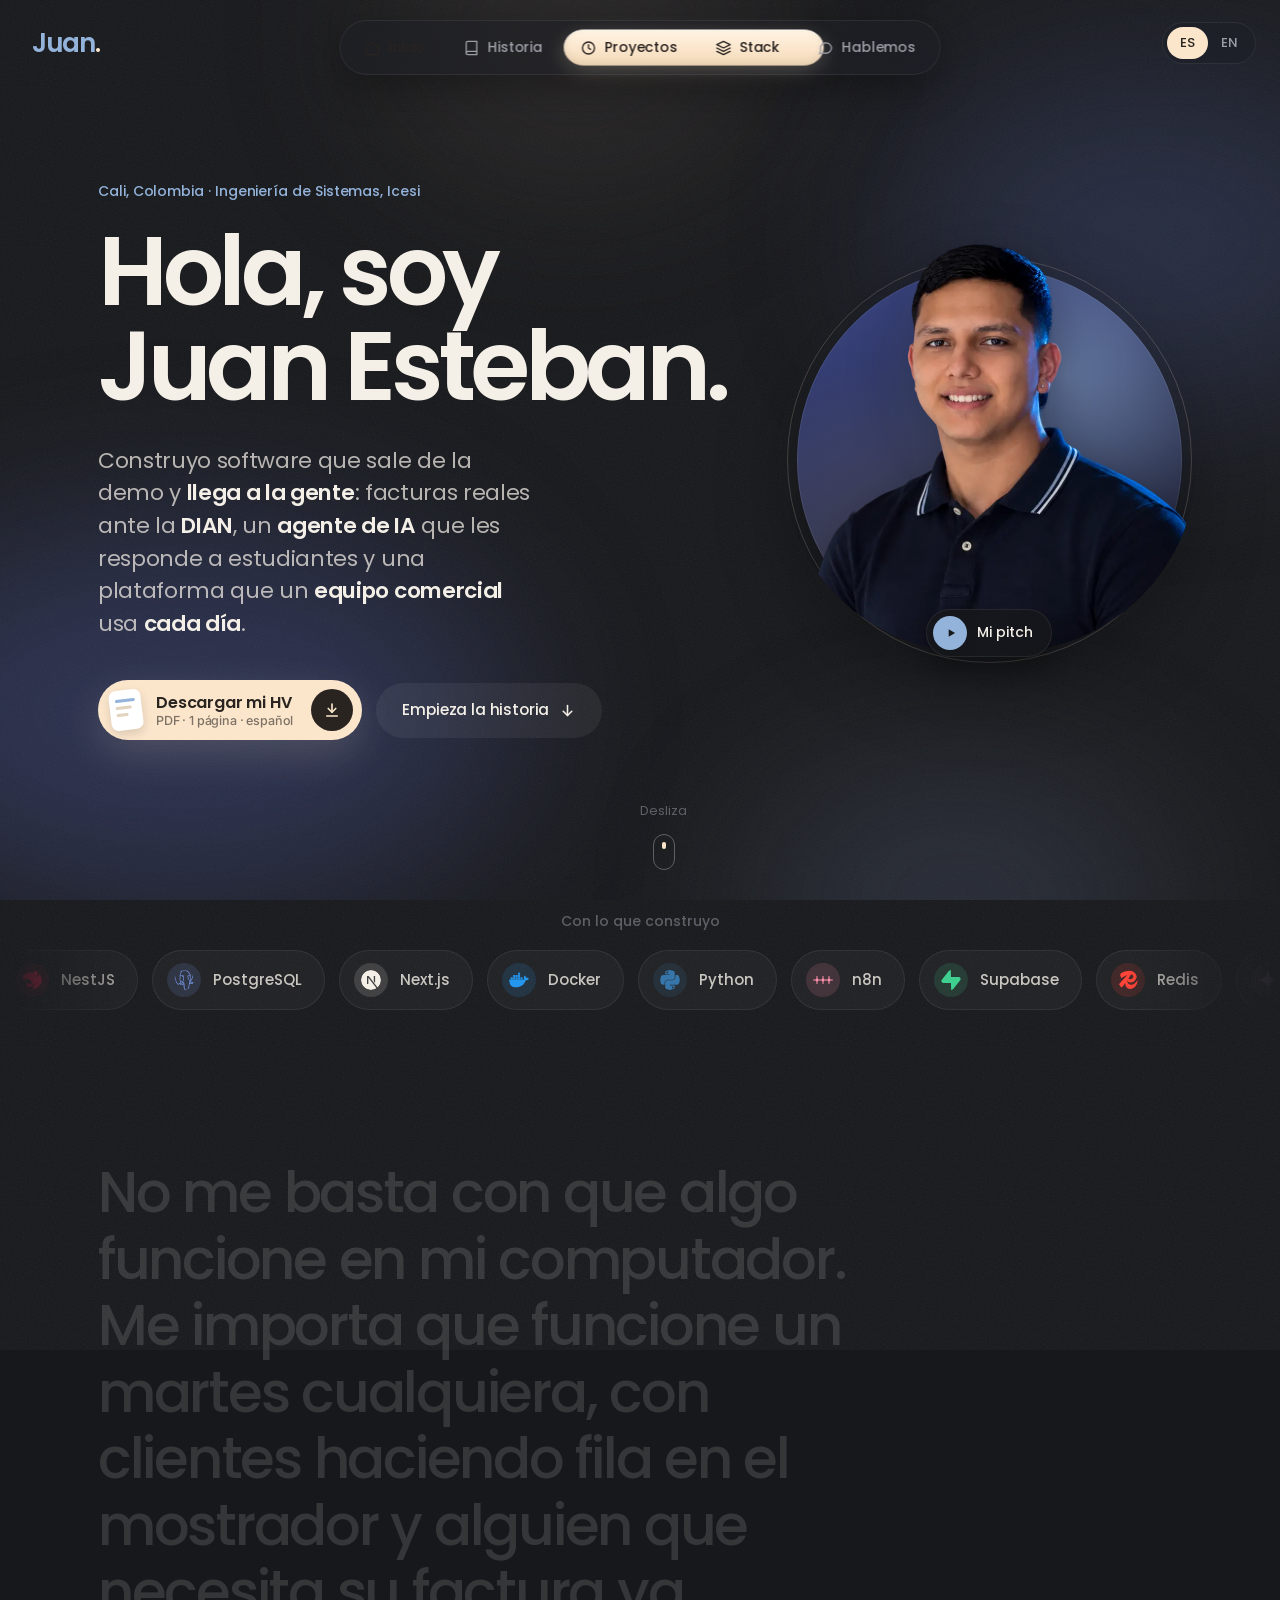
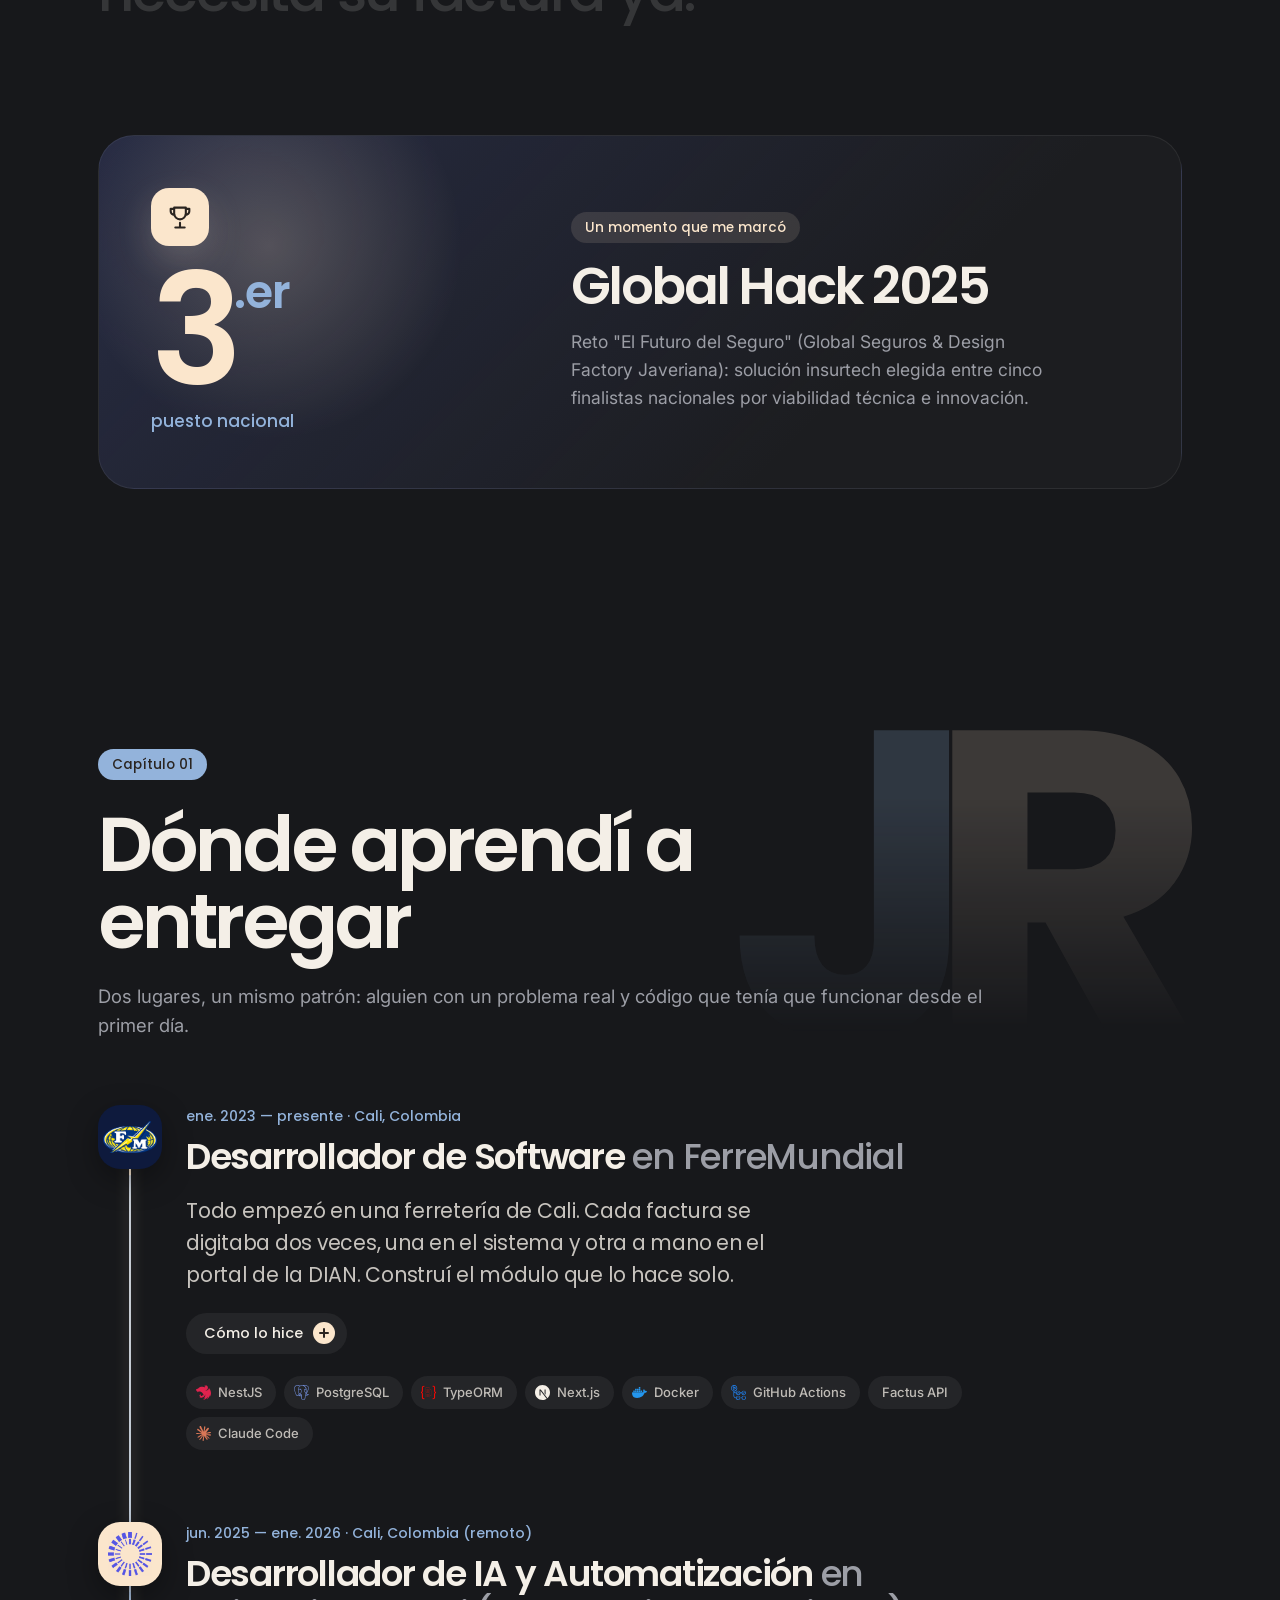
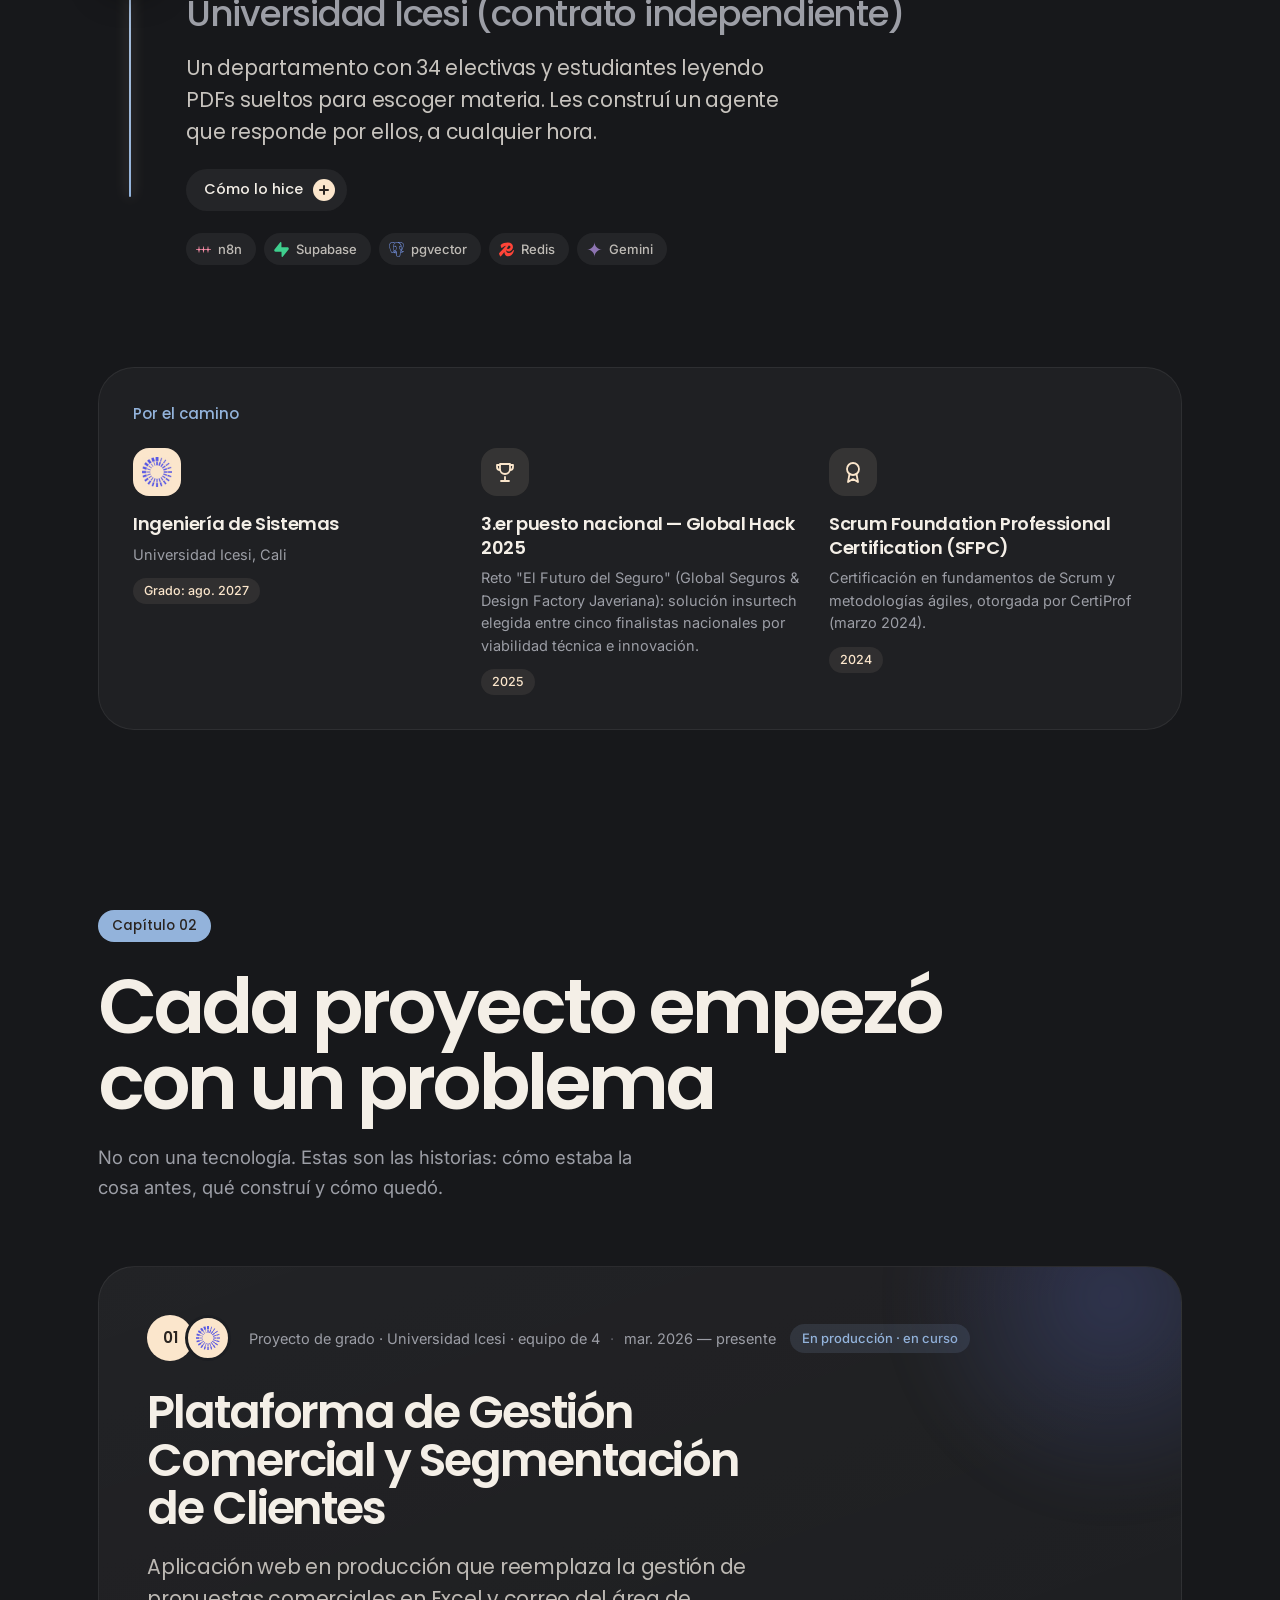
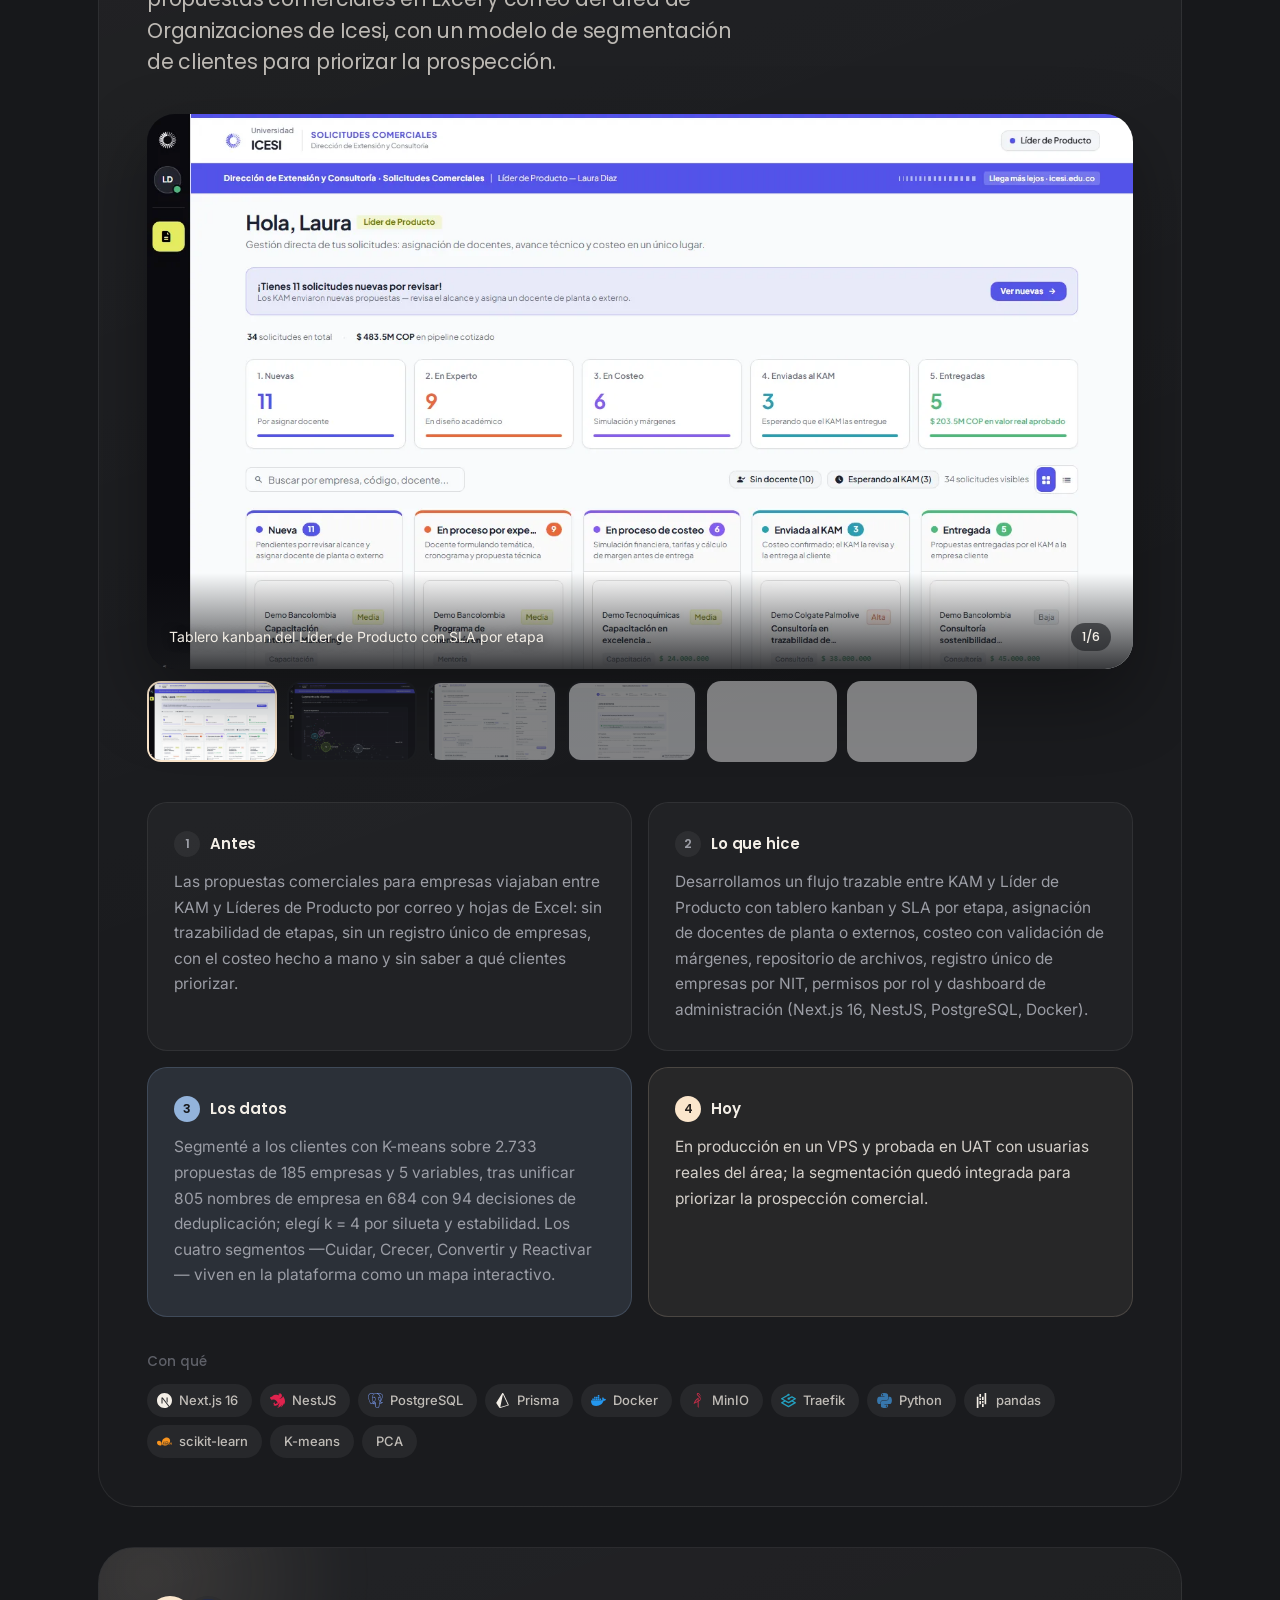
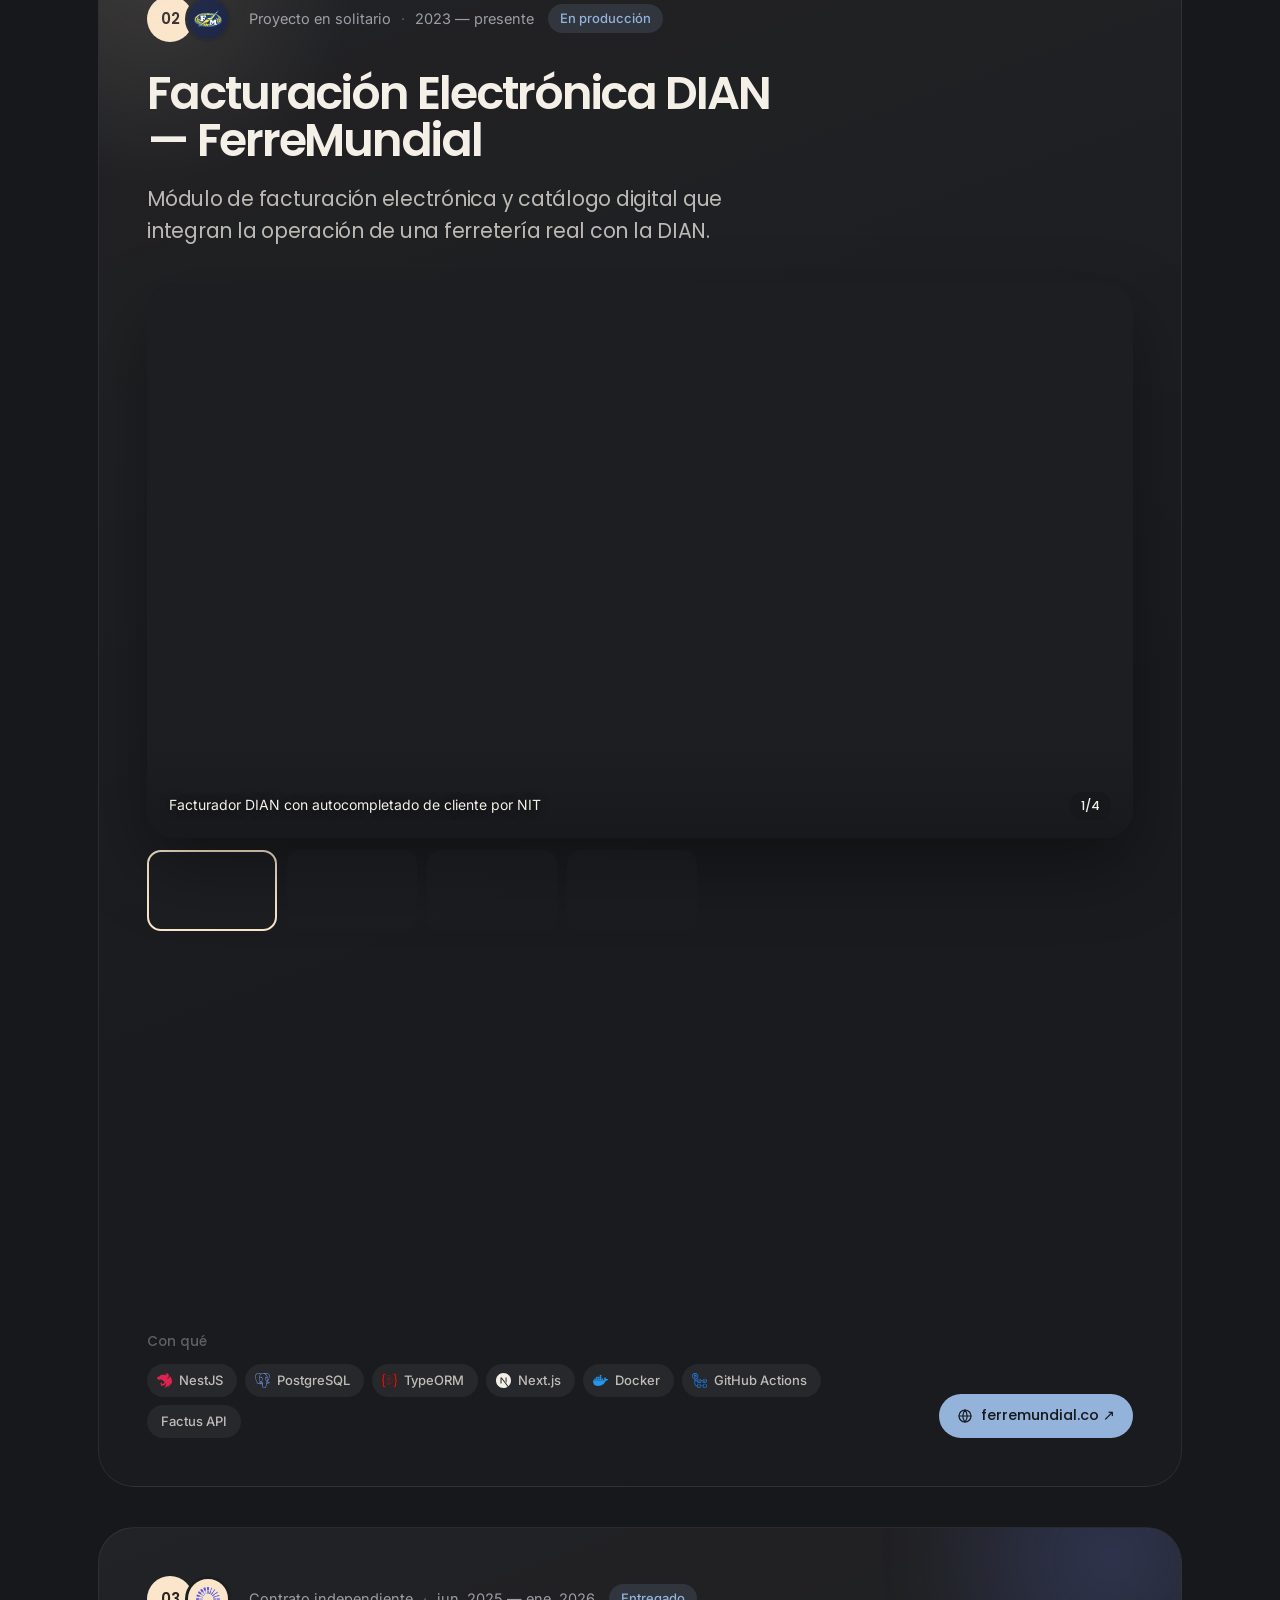
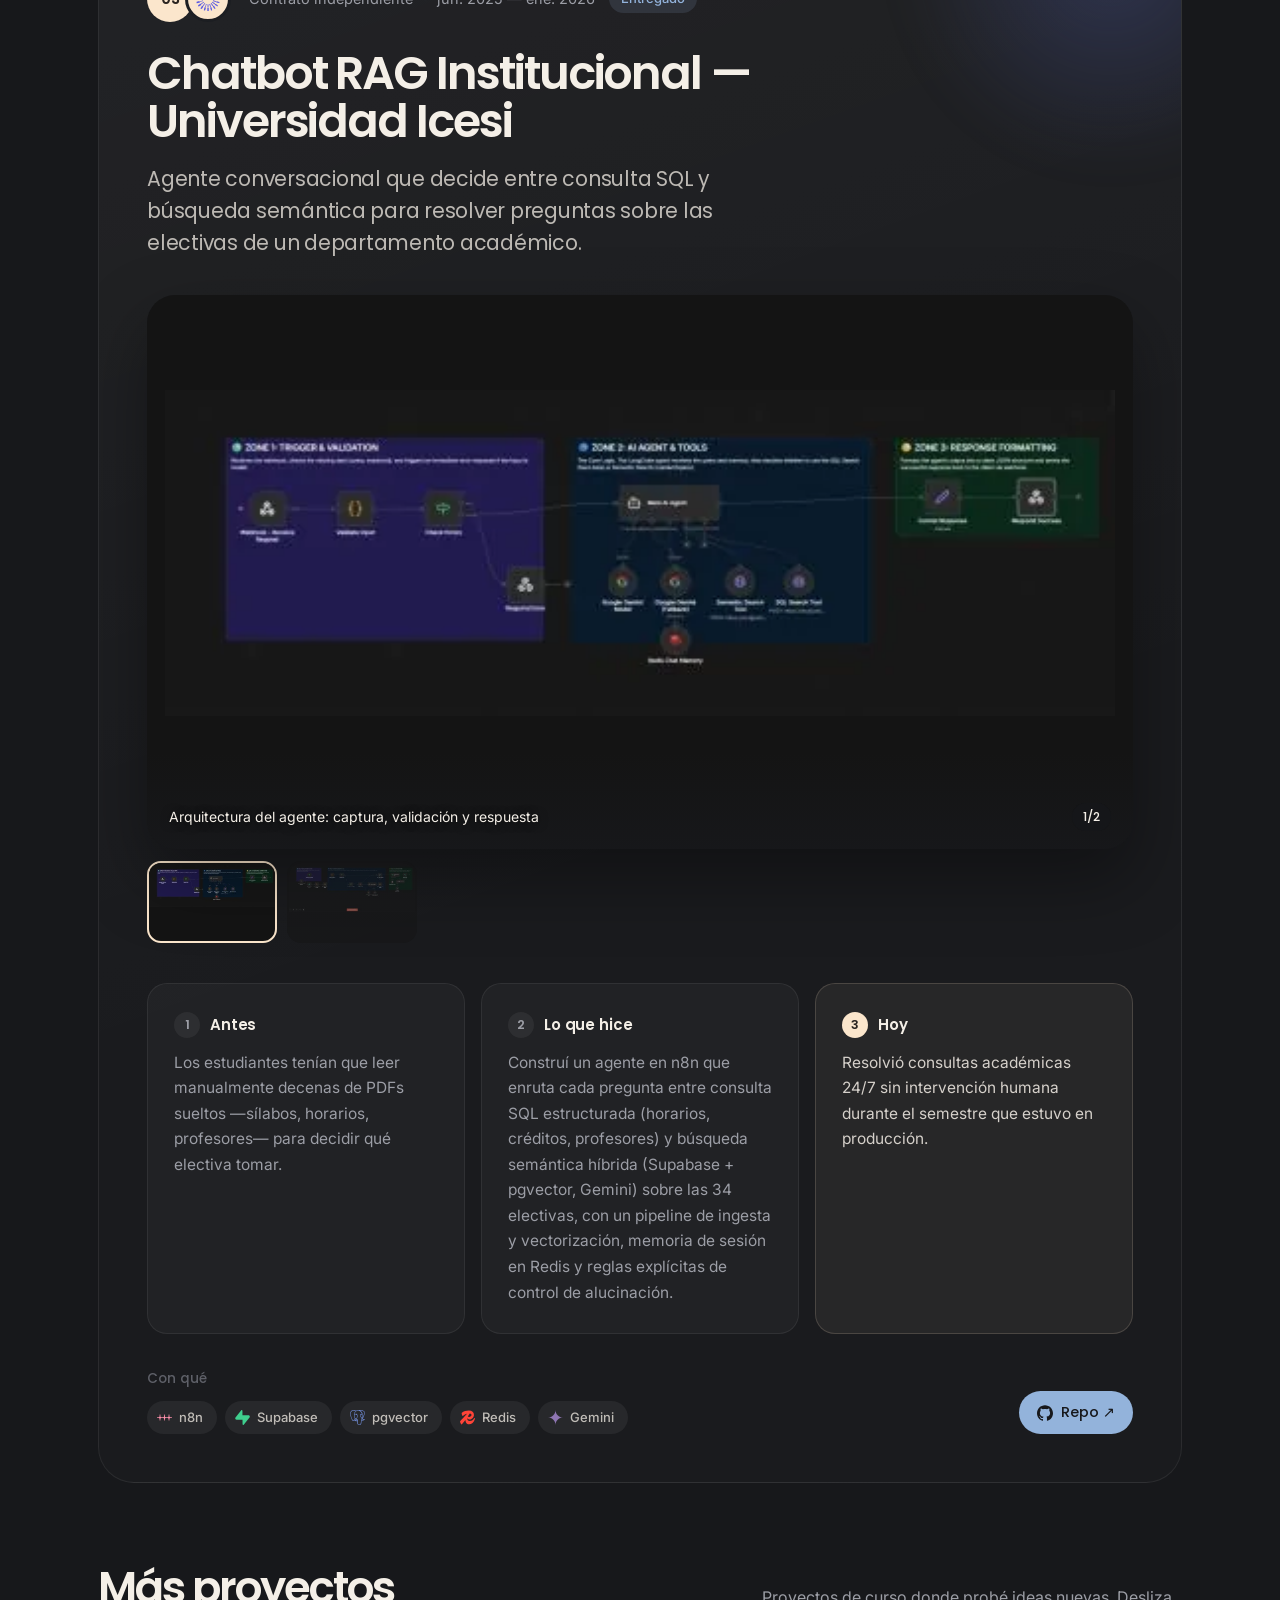
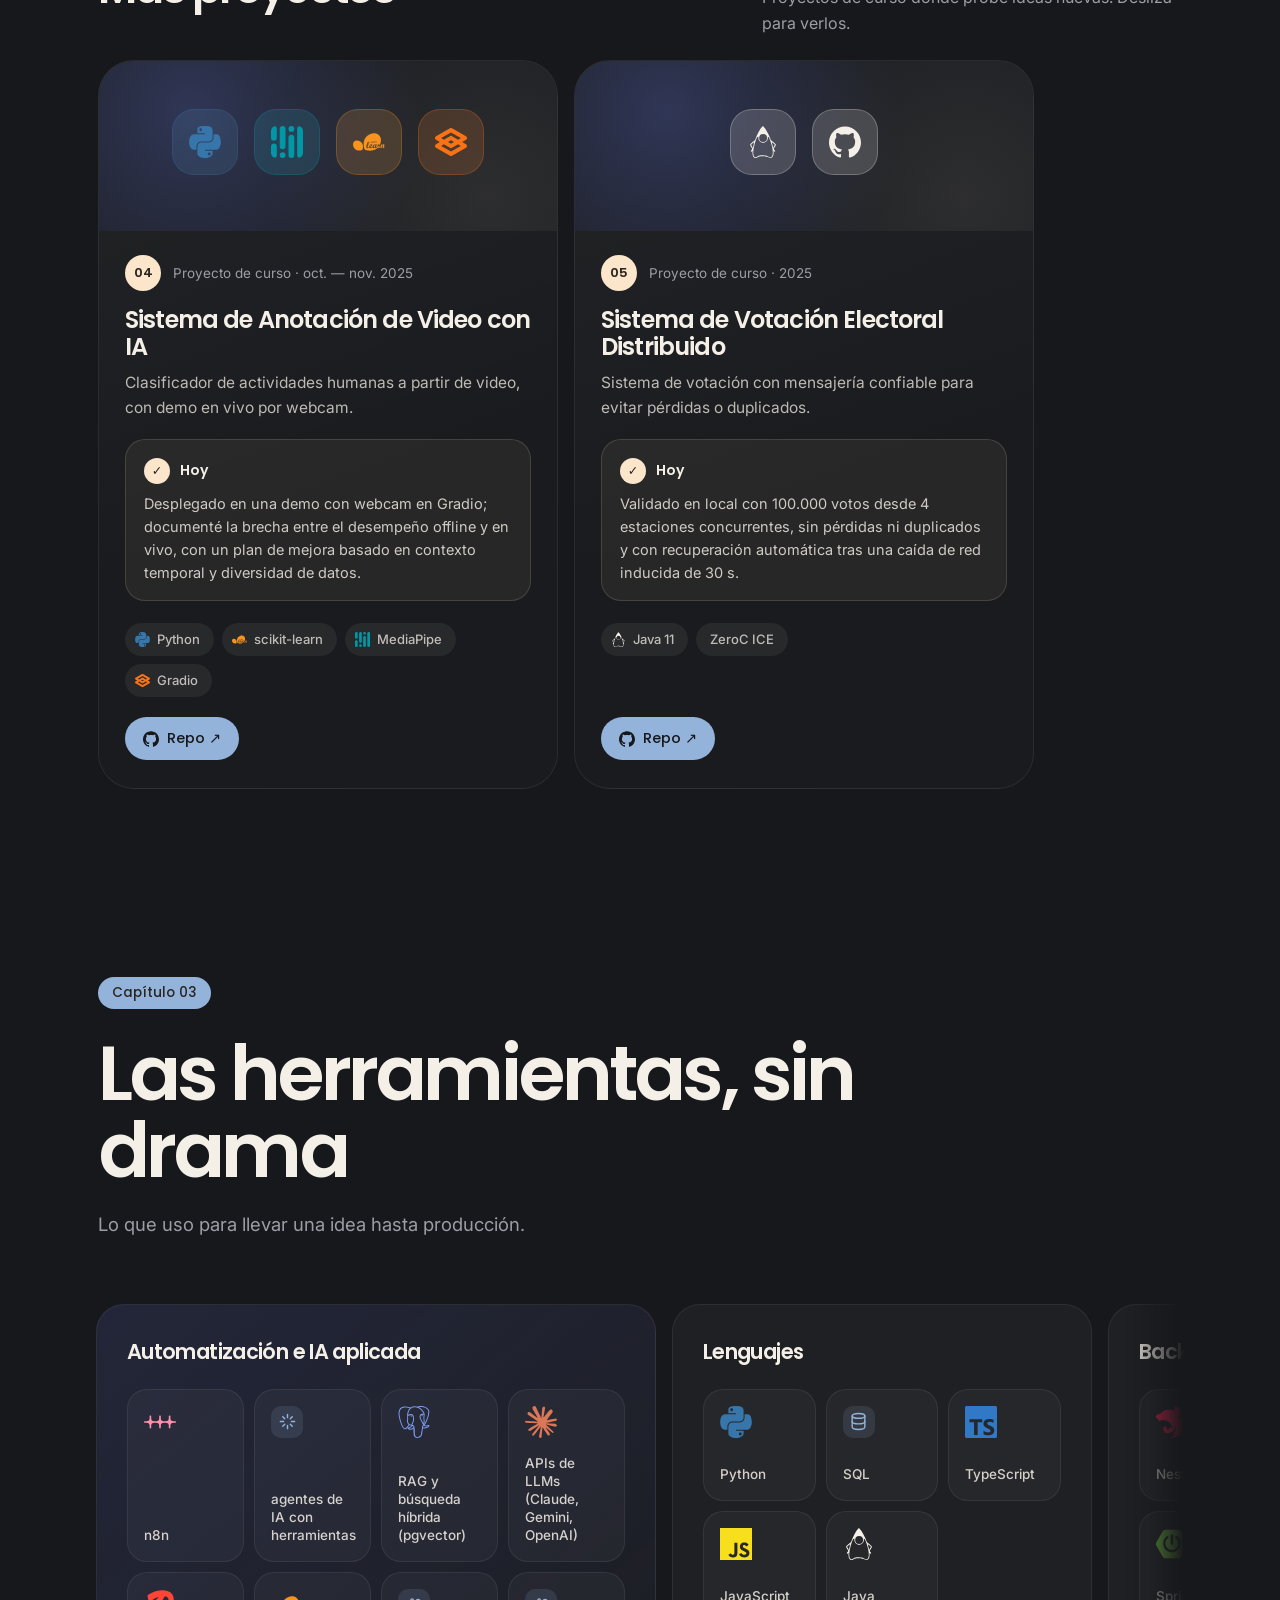
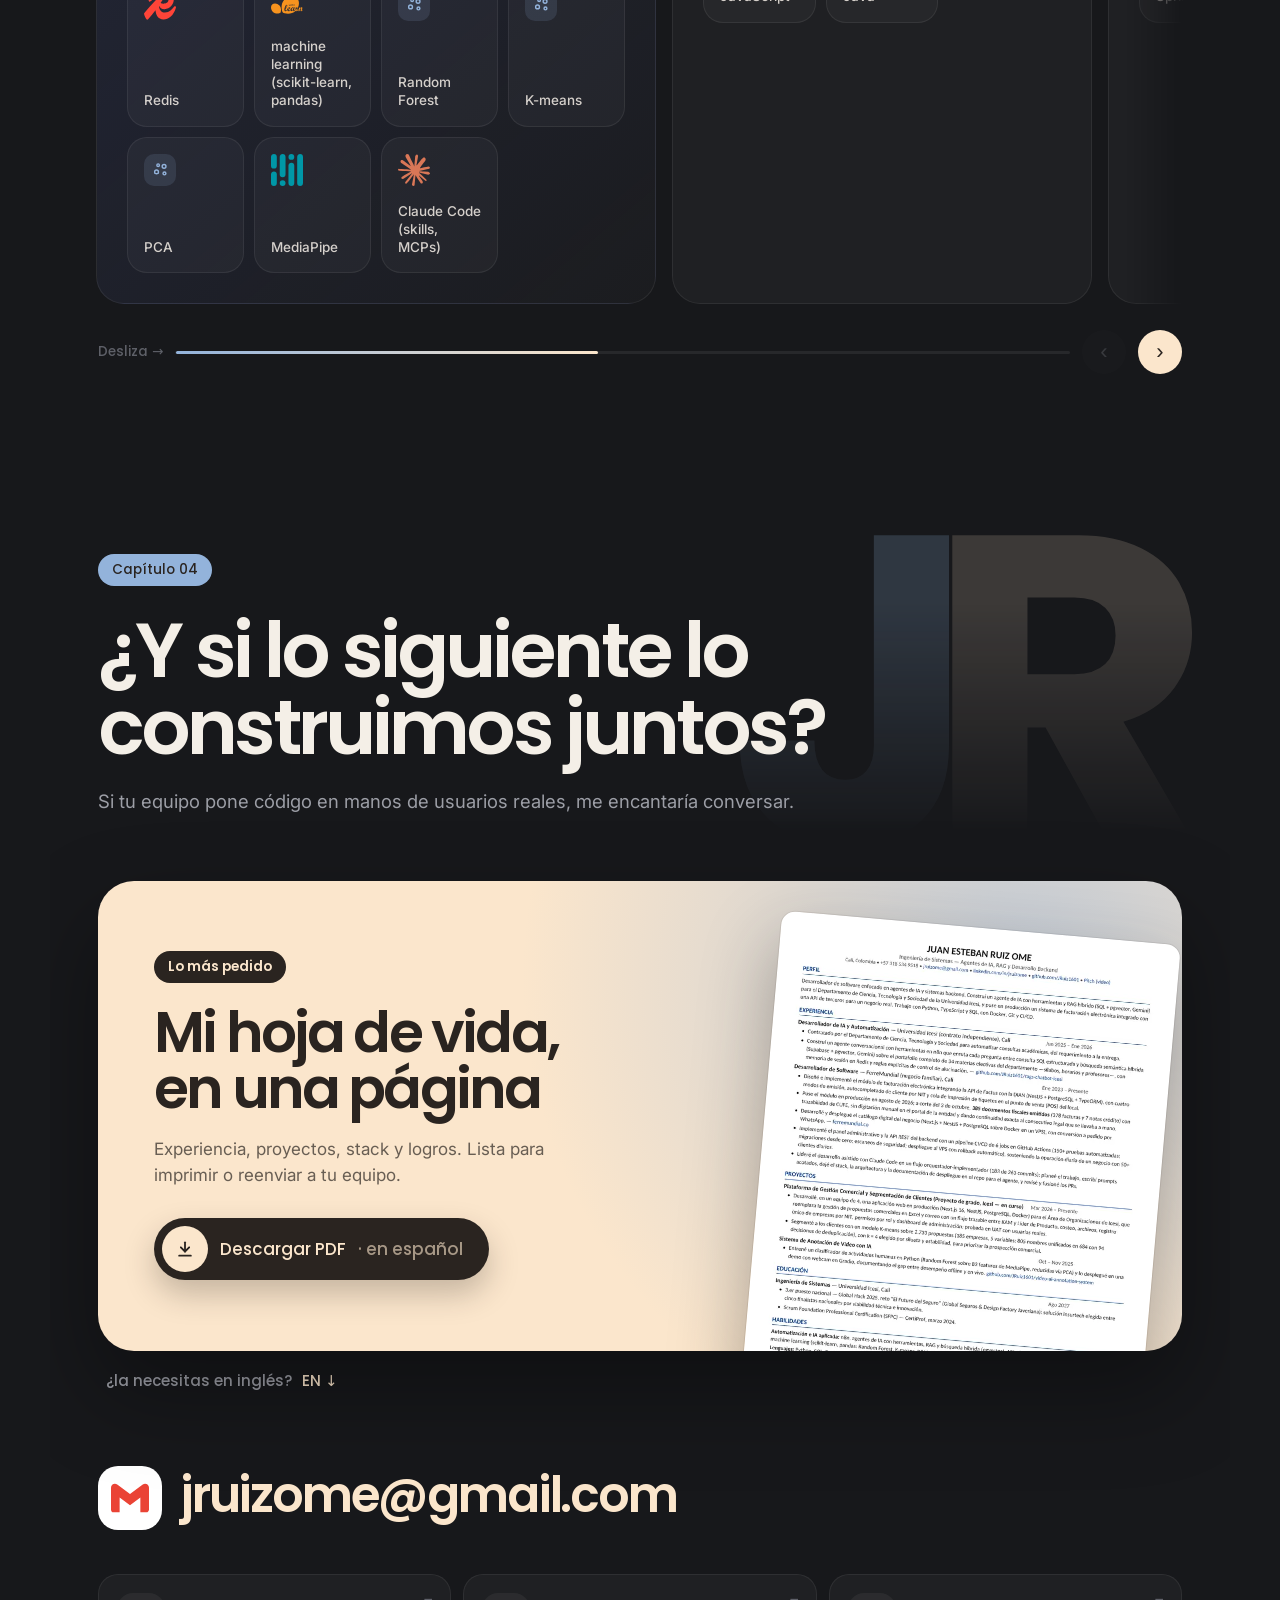
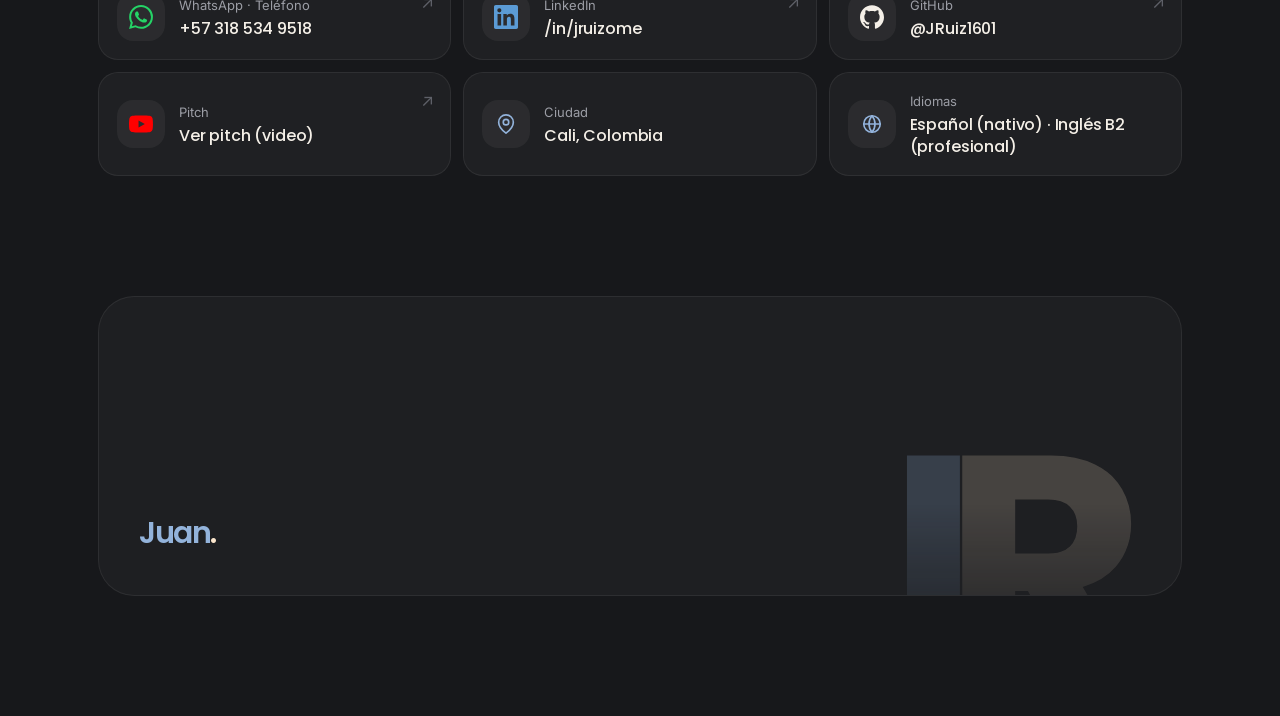
==== commit 12a298cf: "Agrega imagen y textos de vista previa (Open Graph) para LinkedIn y redes Co-Authored-By: Claude Opu" ====
--- a/index.html
+++ b/index.html
@@ -5,6 +5,17 @@
 <meta name="viewport" content="width=device-width, initial-scale=1.0">
 <title>Juan Esteban Ruiz Ome — Ingeniero de Software</title>
 <meta name="theme-color" content="#17181B">
+<meta name="description" content="Ingeniero de software en Cali. Agentes de IA, RAG y backend que llegan a producción: facturación electrónica ante la DIAN, un agente de IA para la Universidad Icesi y una plataforma comercial con segmentación K-means.">
+<meta property="og:type" content="website">
+<meta property="og:url" content="https://jruiz1601.github.io/portfolio/">
+<meta property="og:title" content="Juan Esteban Ruiz Ome — Ingeniero de Software">
+<meta property="og:description" content="Agentes de IA, RAG y backend que llegan a producción. Proyectos, stack y HV en un solo lugar.">
+<meta property="og:image" content="https://jruiz1601.github.io/portfolio/img/og.jpg">
+<meta property="og:image:width" content="1200">
+<meta property="og:image:height" content="627">
+<meta property="og:locale" content="es_CO">
+<meta name="twitter:card" content="summary_large_image">
+<meta name="twitter:image" content="https://jruiz1601.github.io/portfolio/img/og.jpg">
 <link rel="icon" type="image/png" sizes="64x64" href="img/jr-64.png">
 <link rel="apple-touch-icon" href="img/jr-180.png">
 <link rel="preconnect" href="https://fonts.googleapis.com">
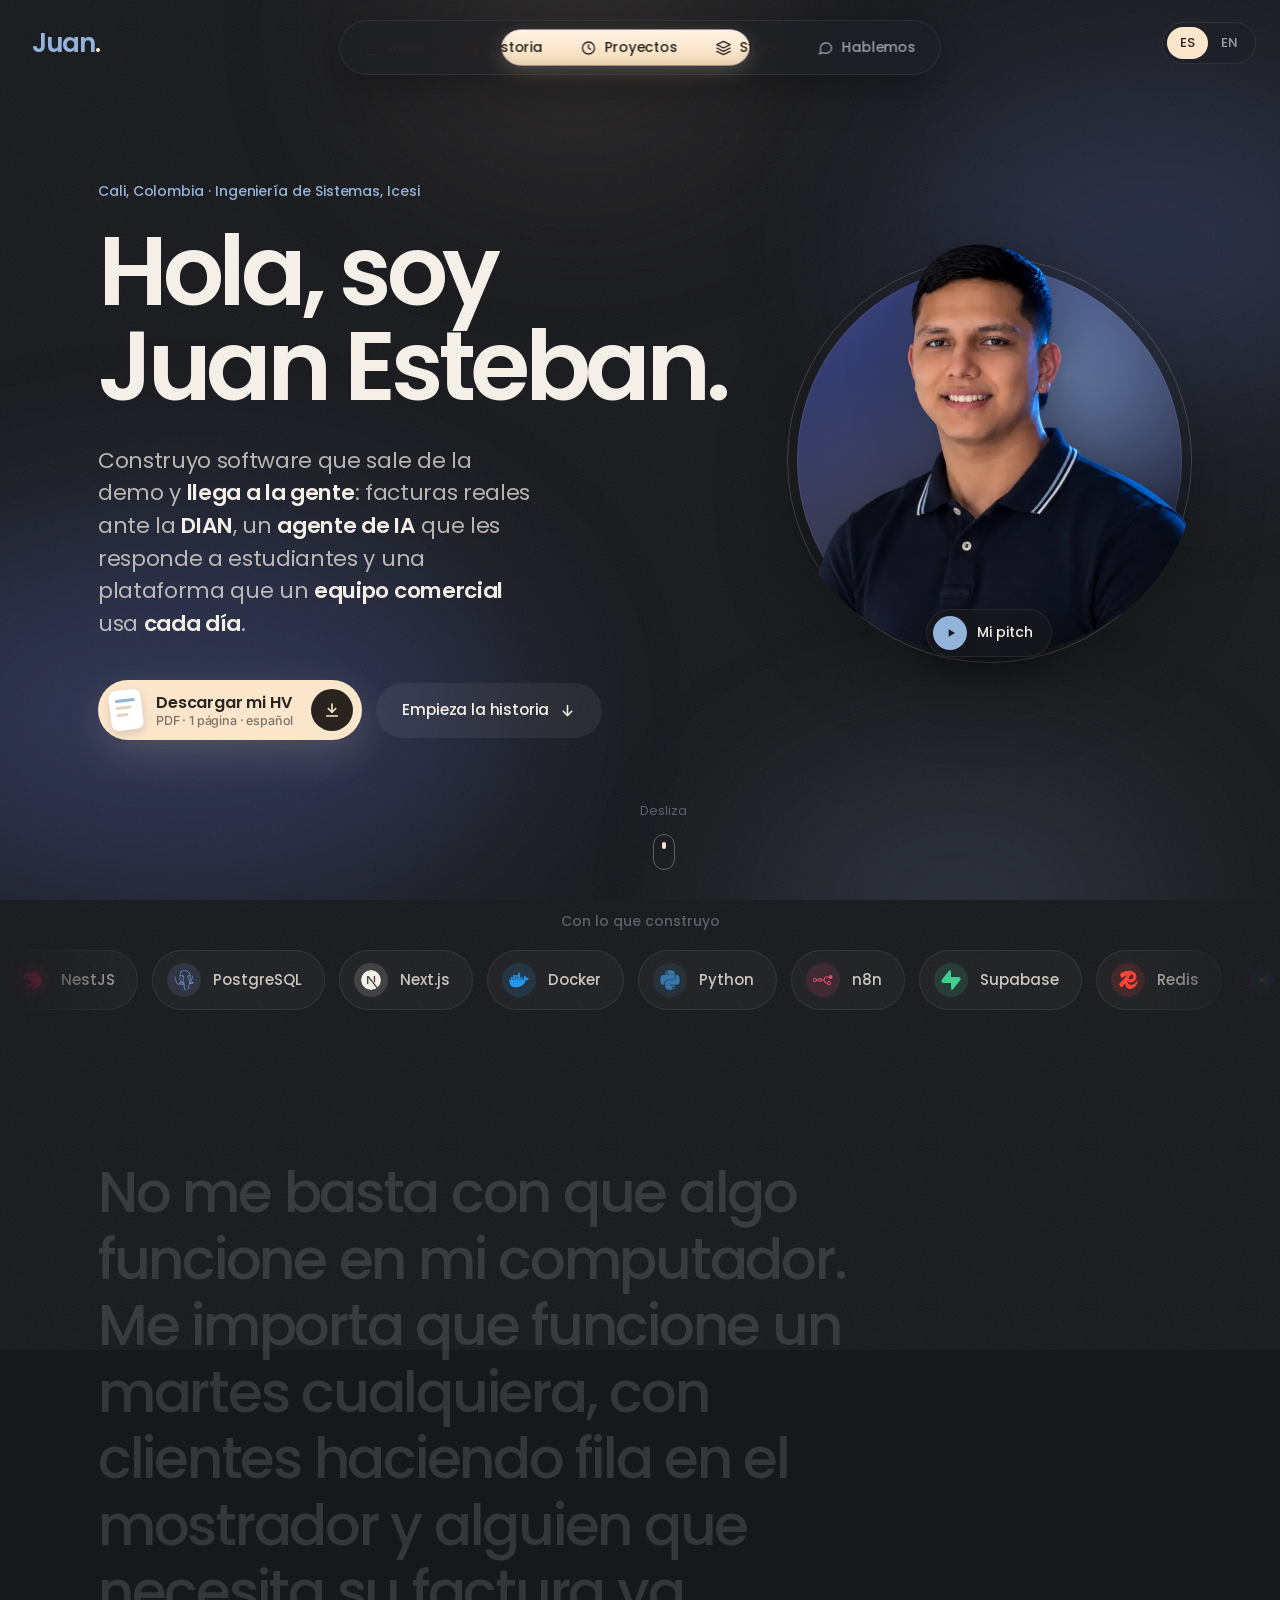
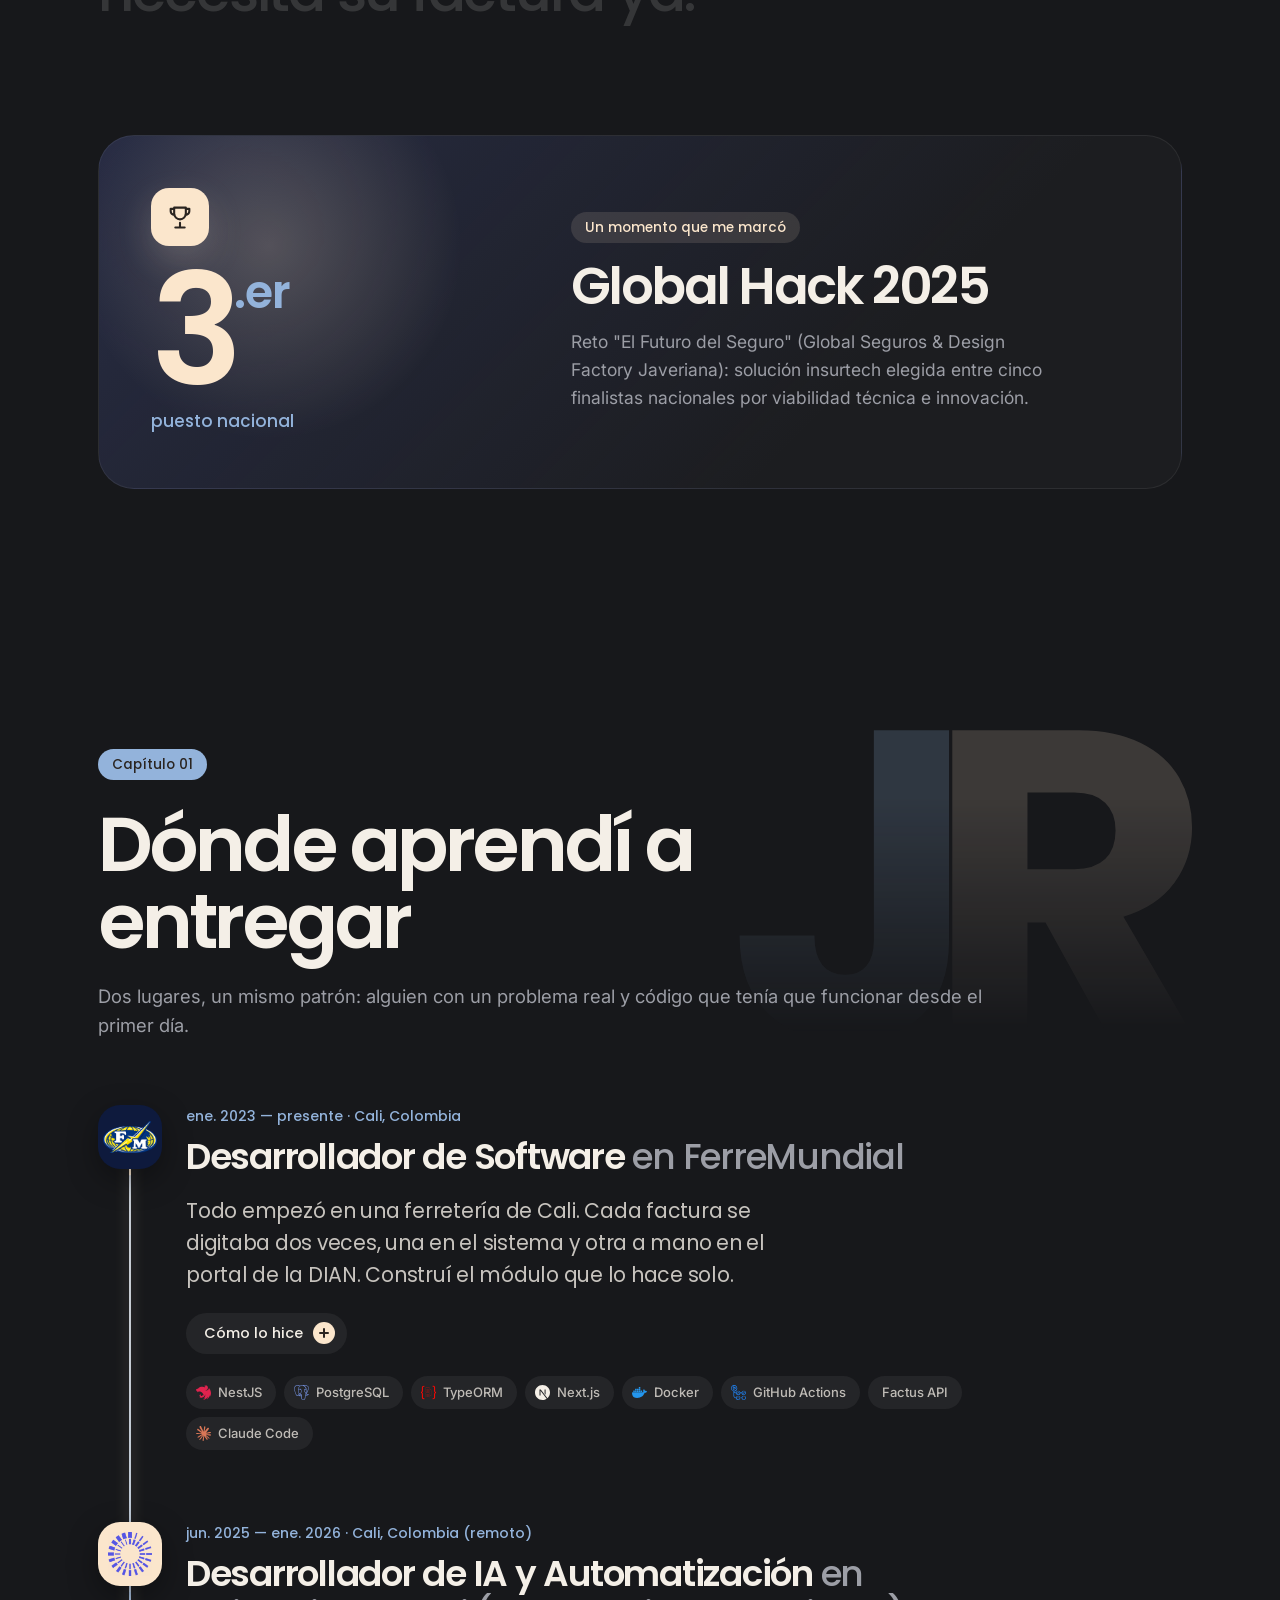
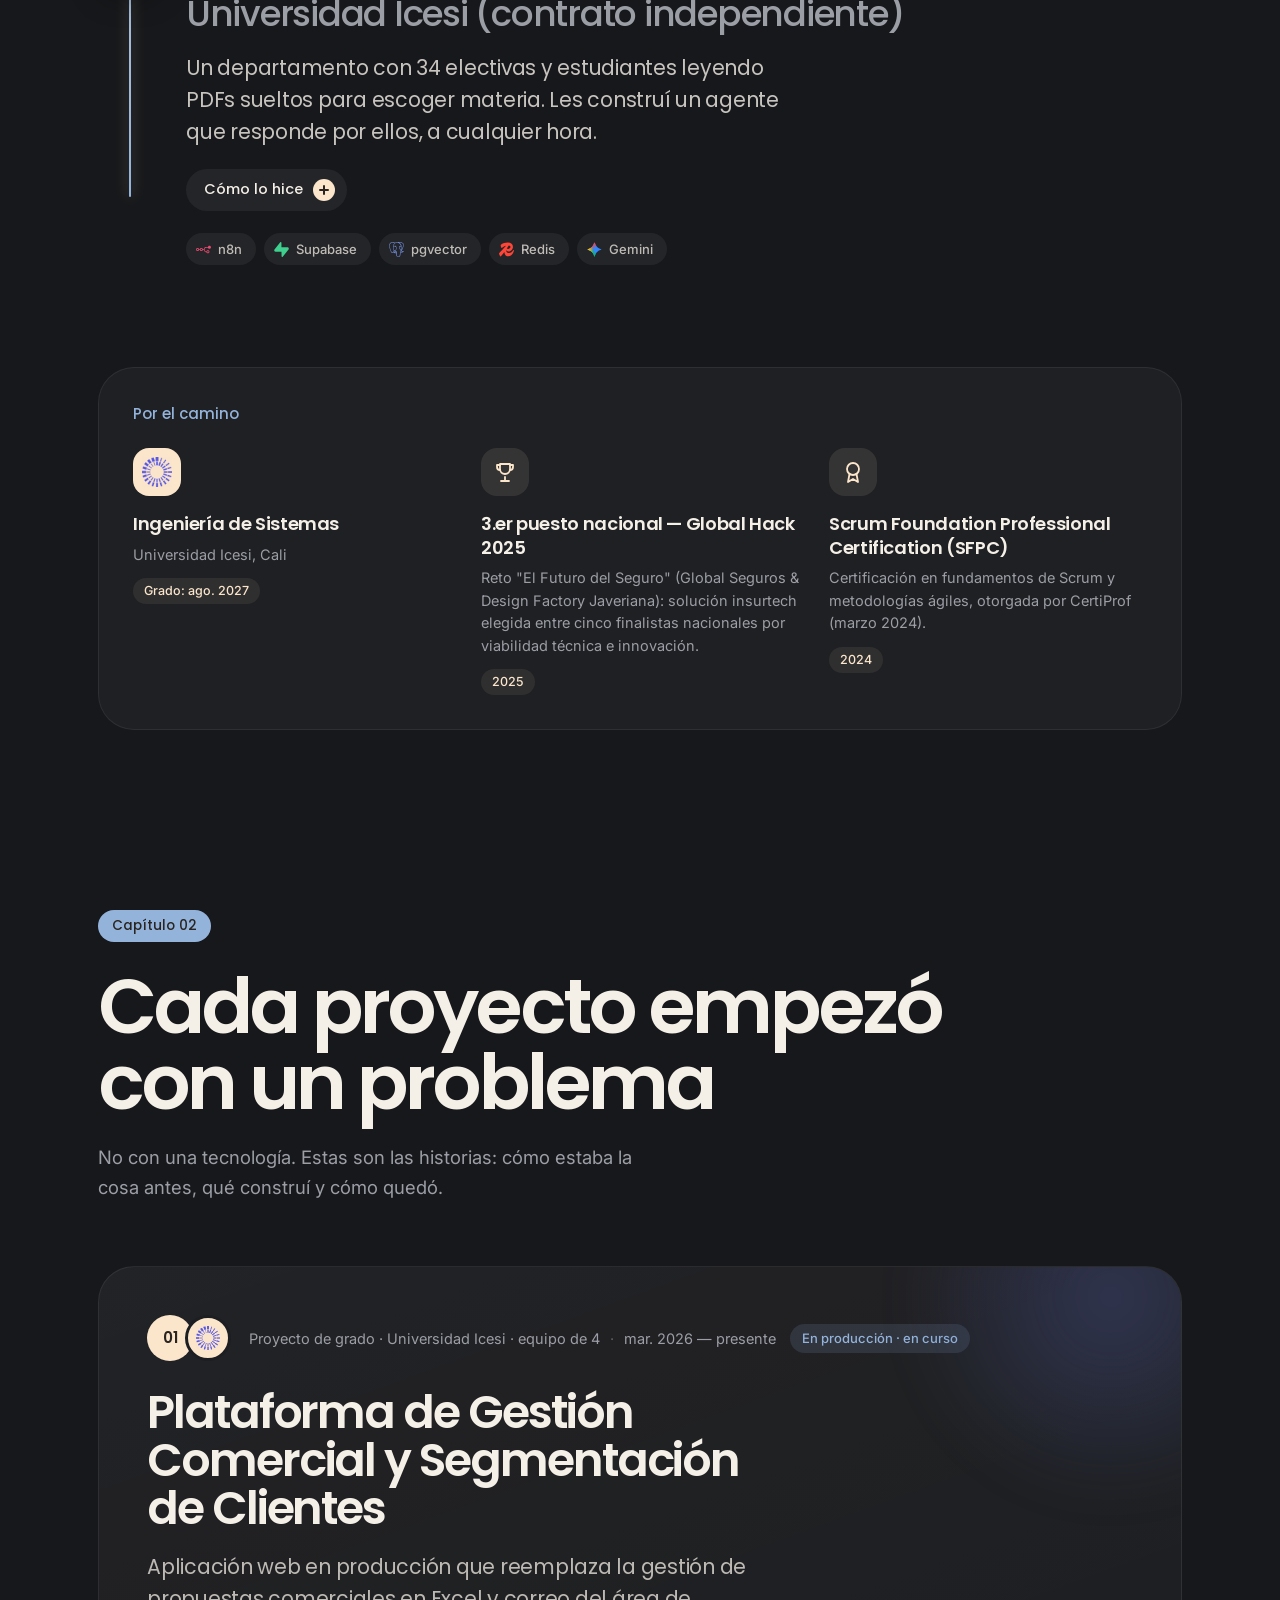
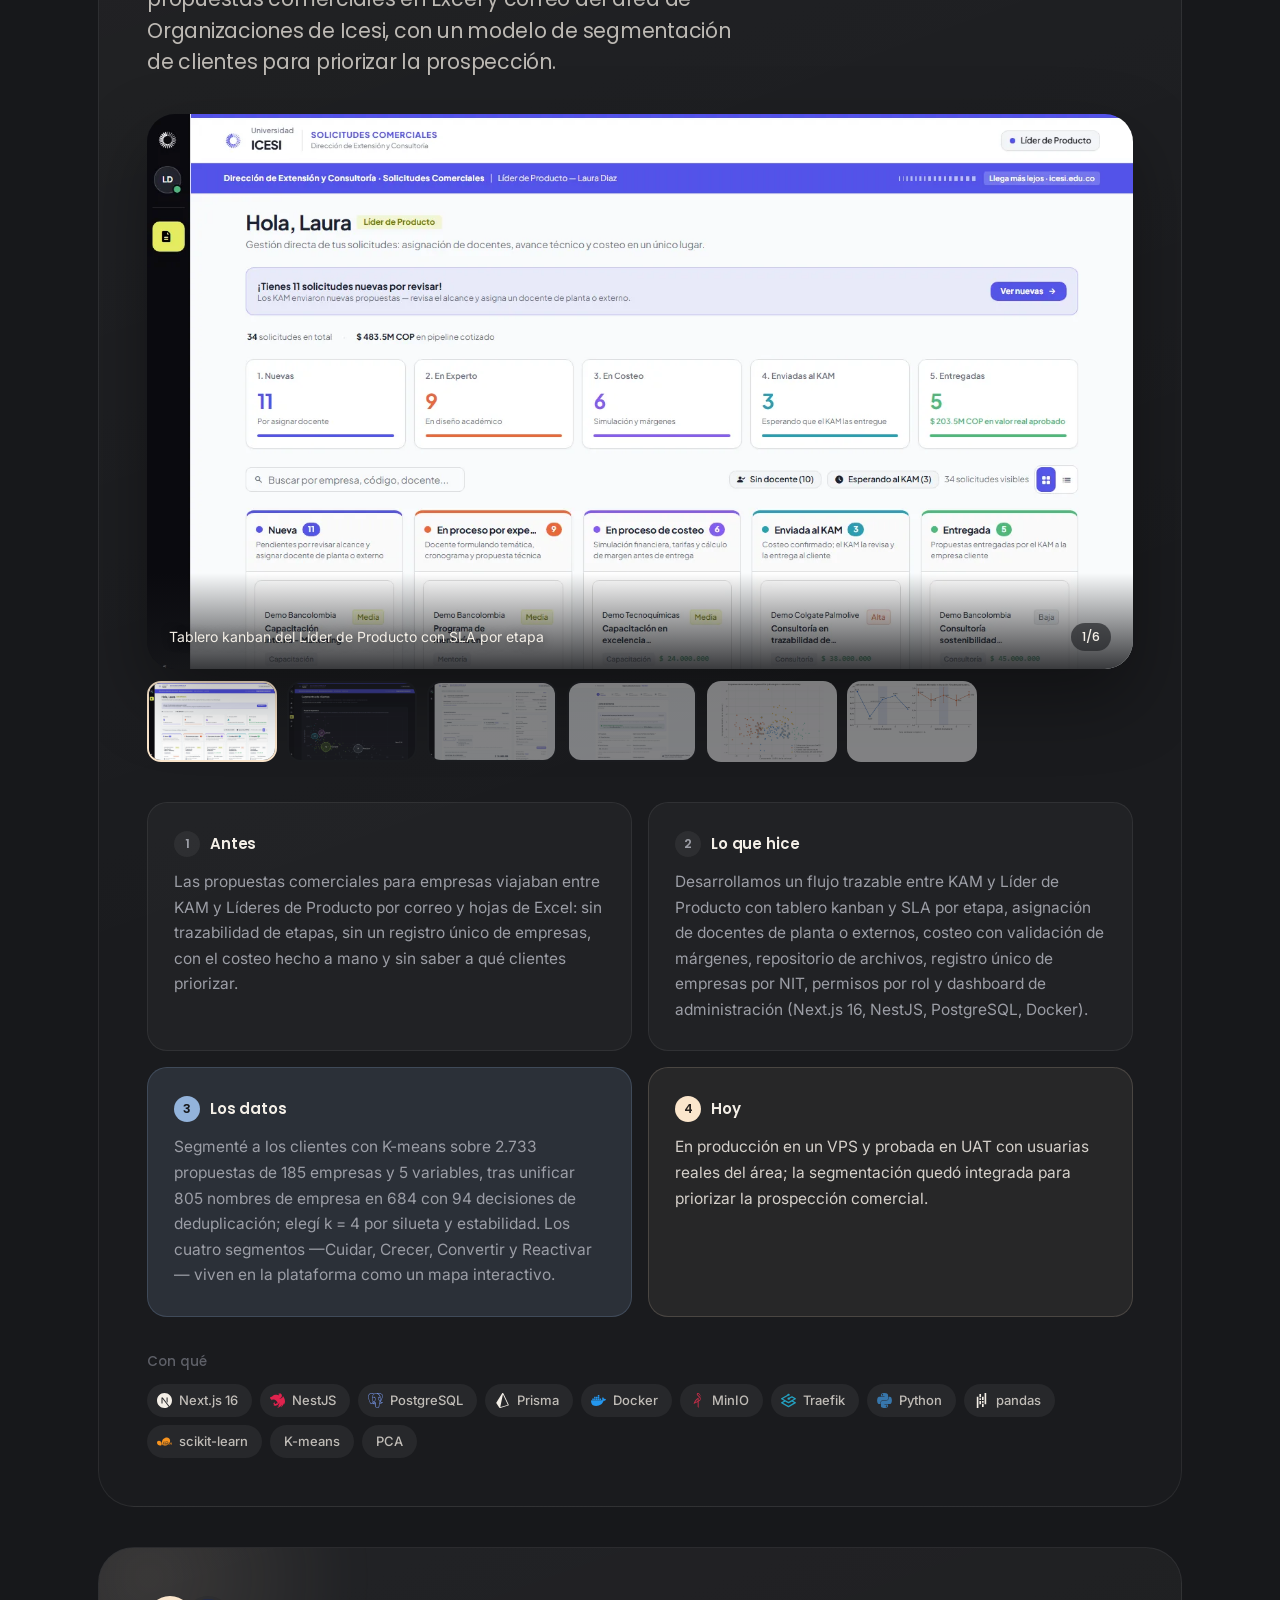
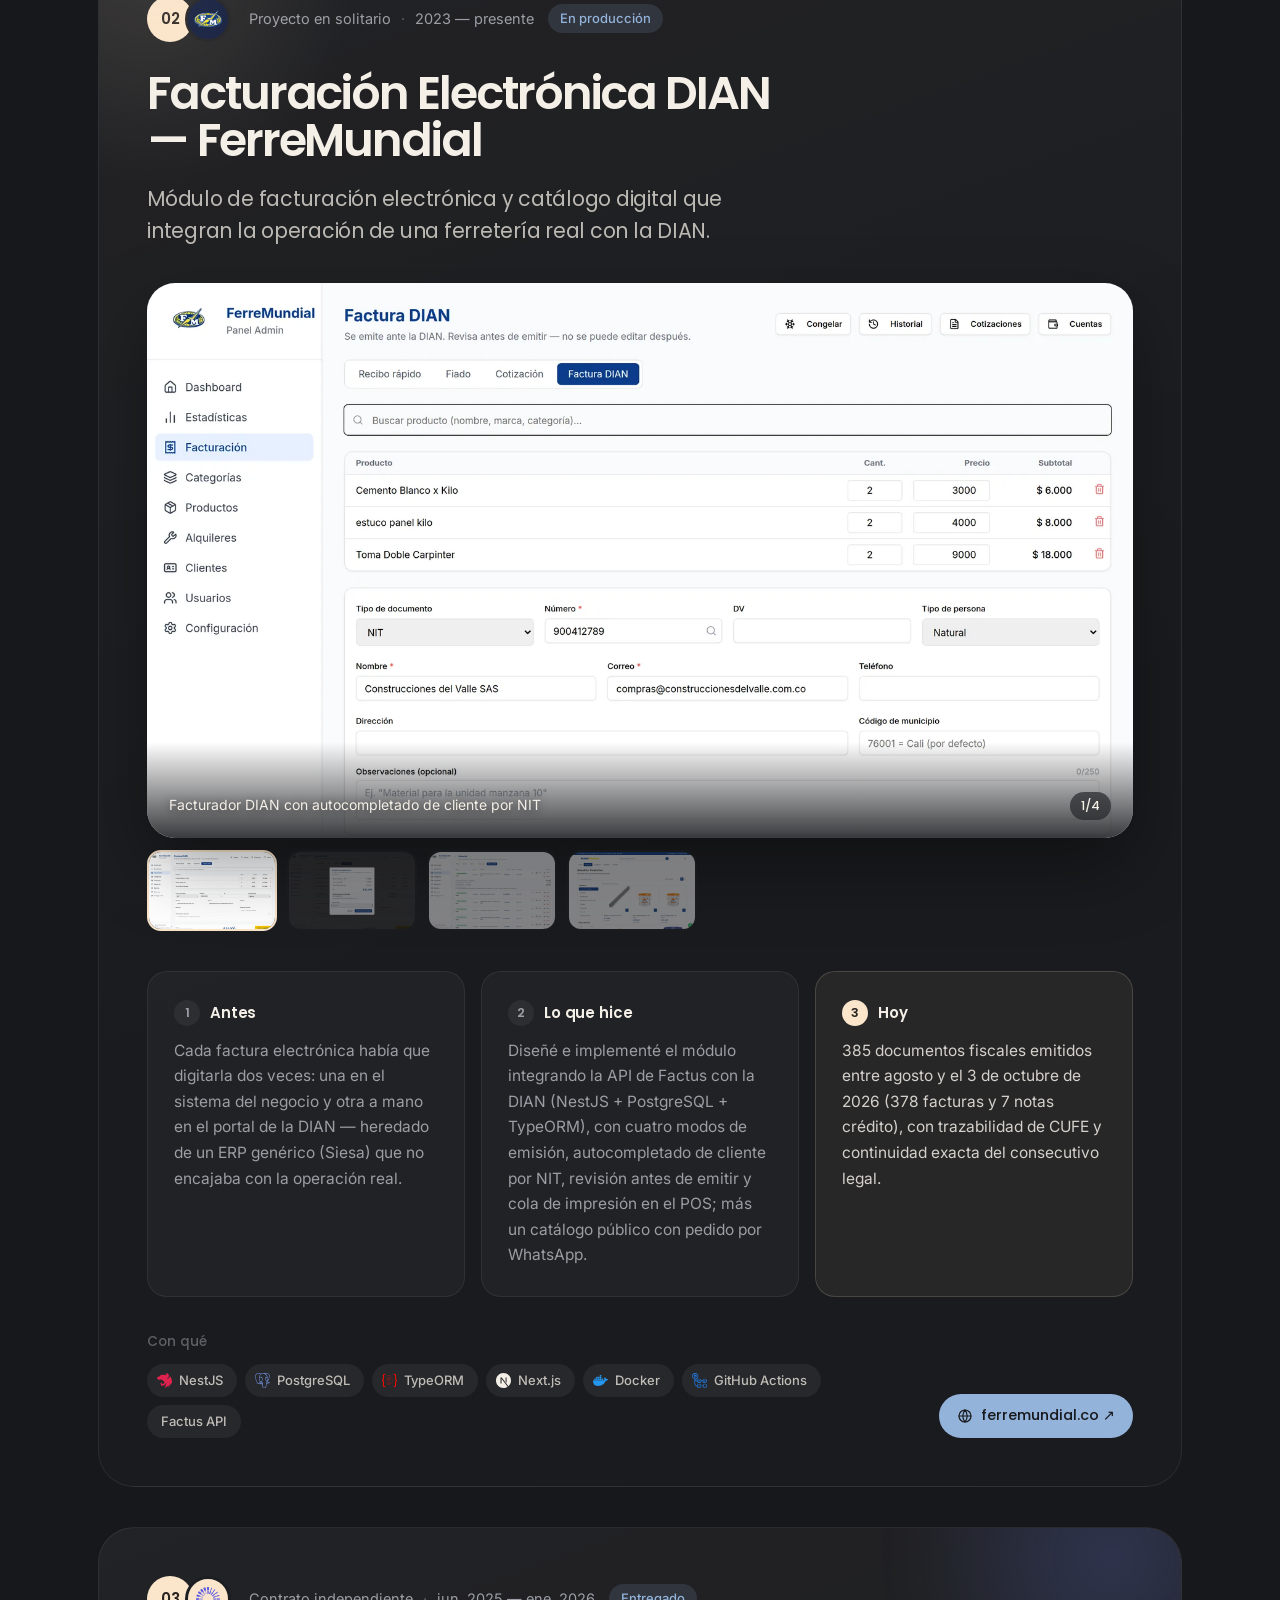
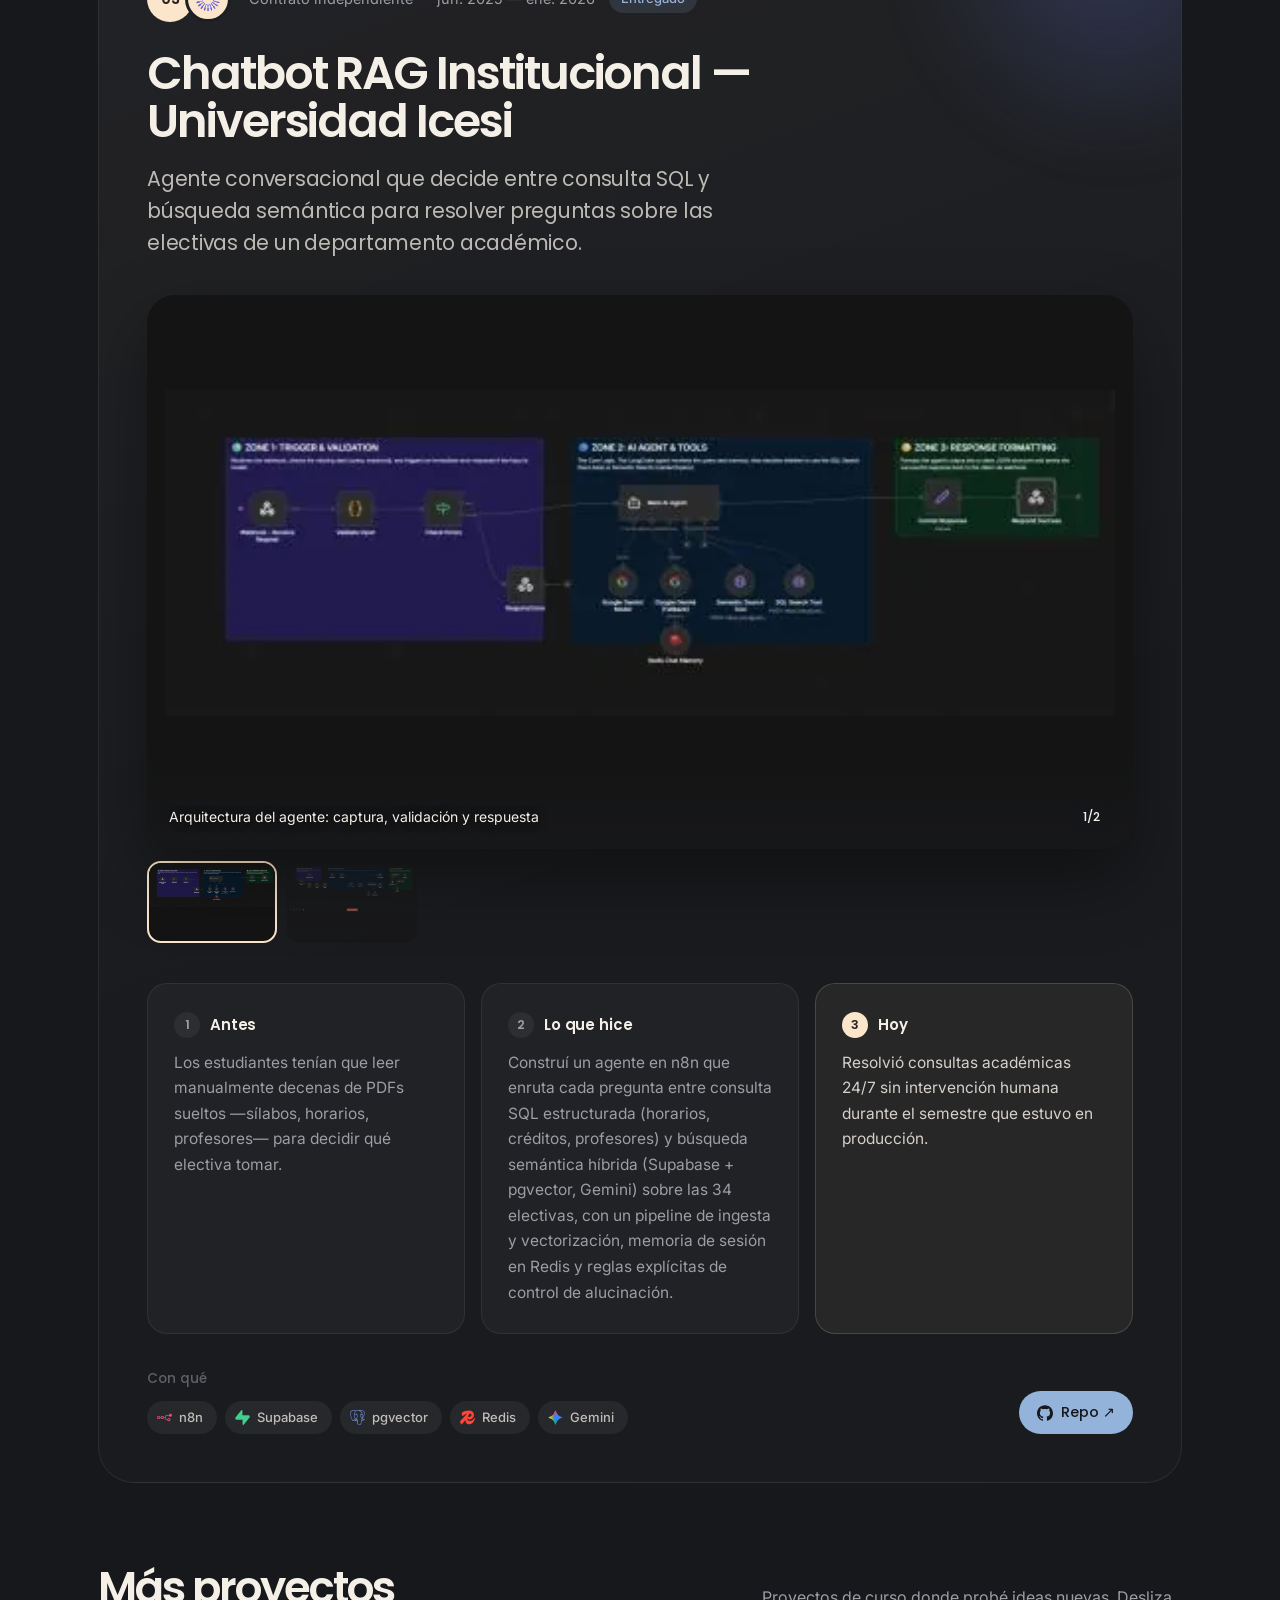
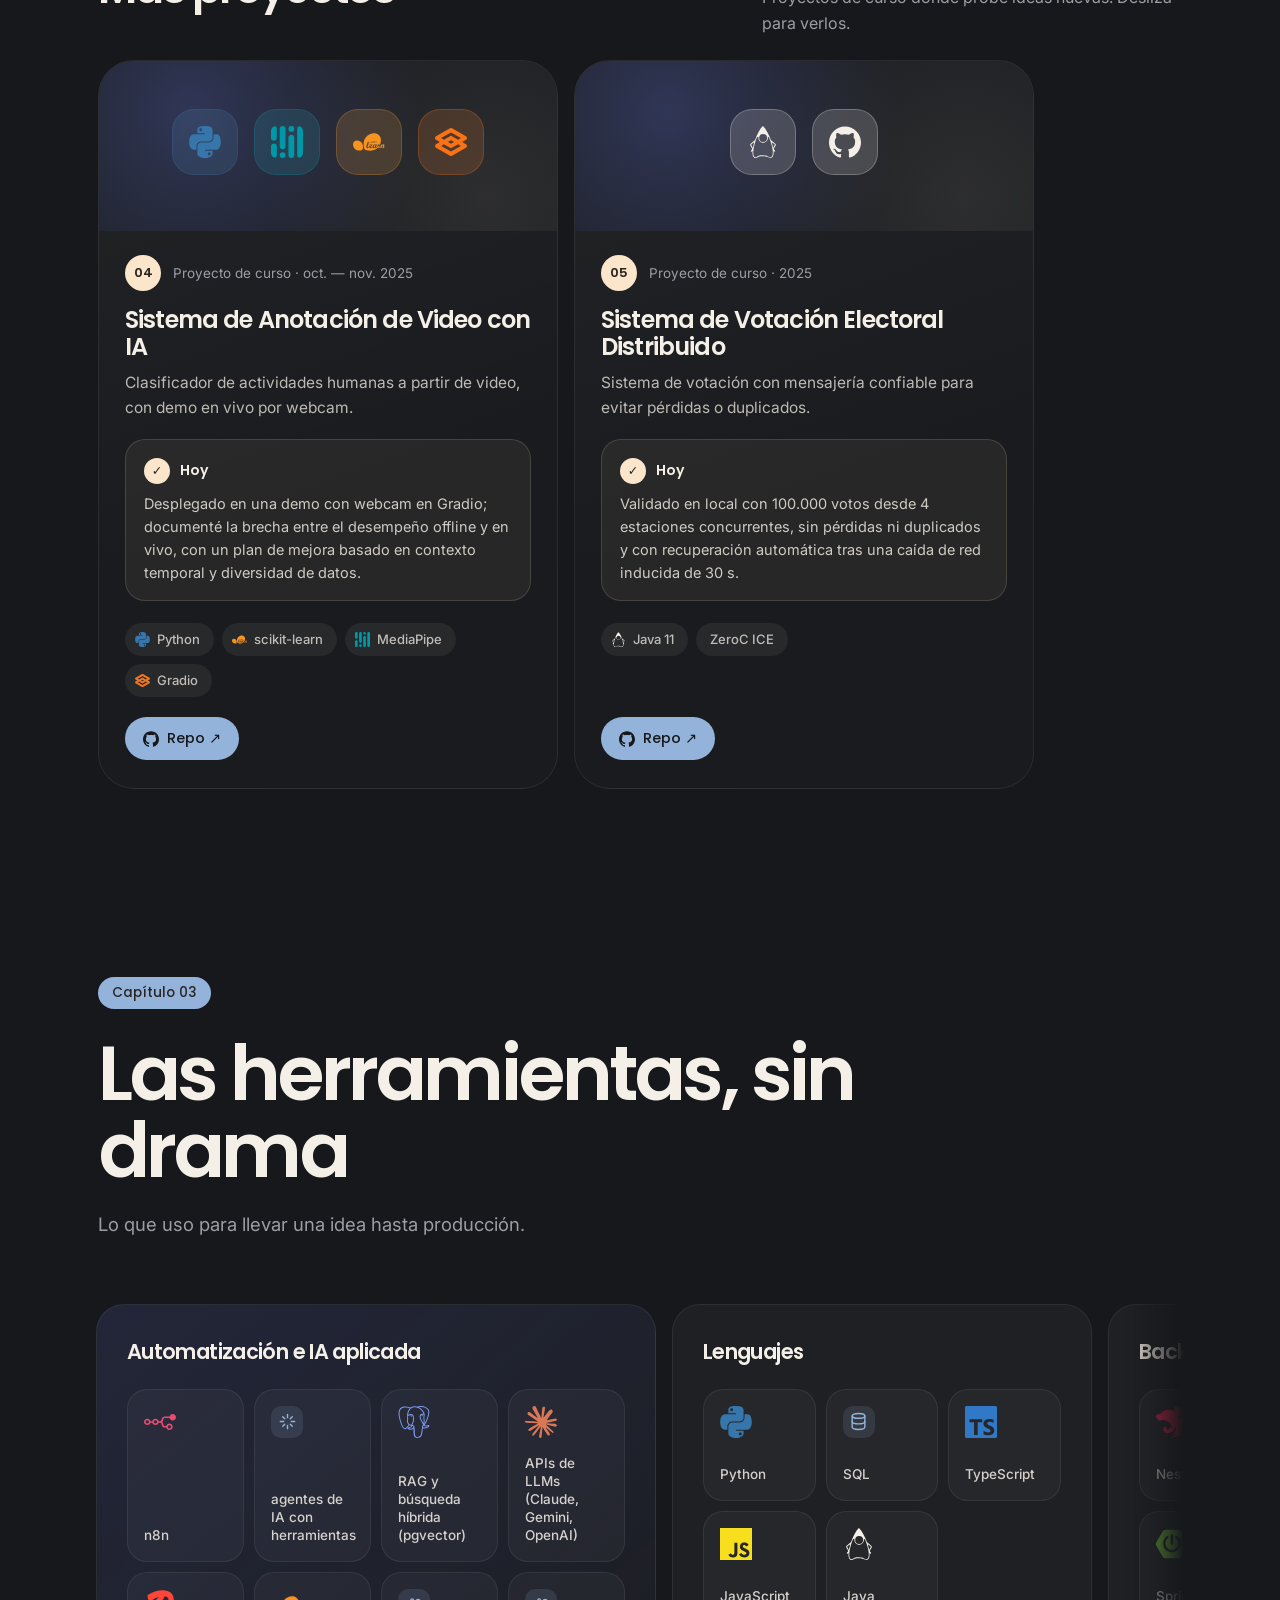
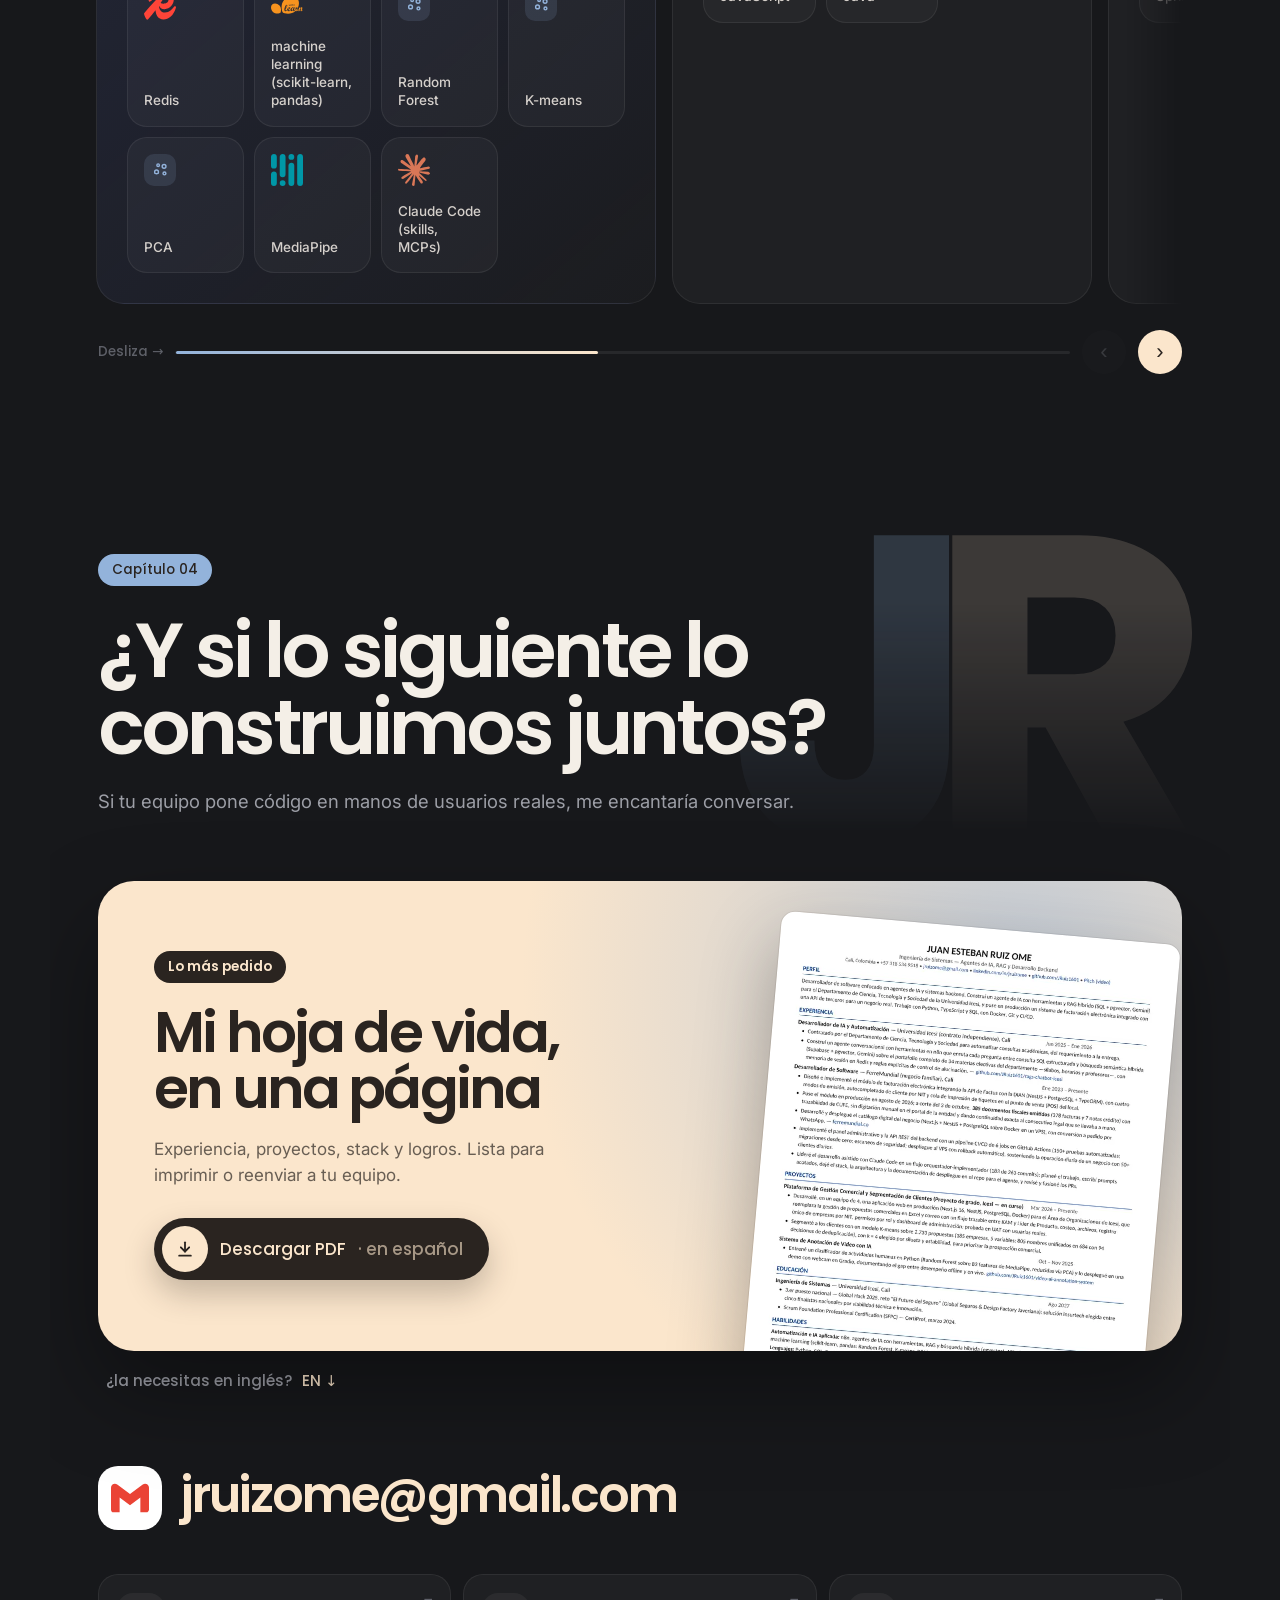
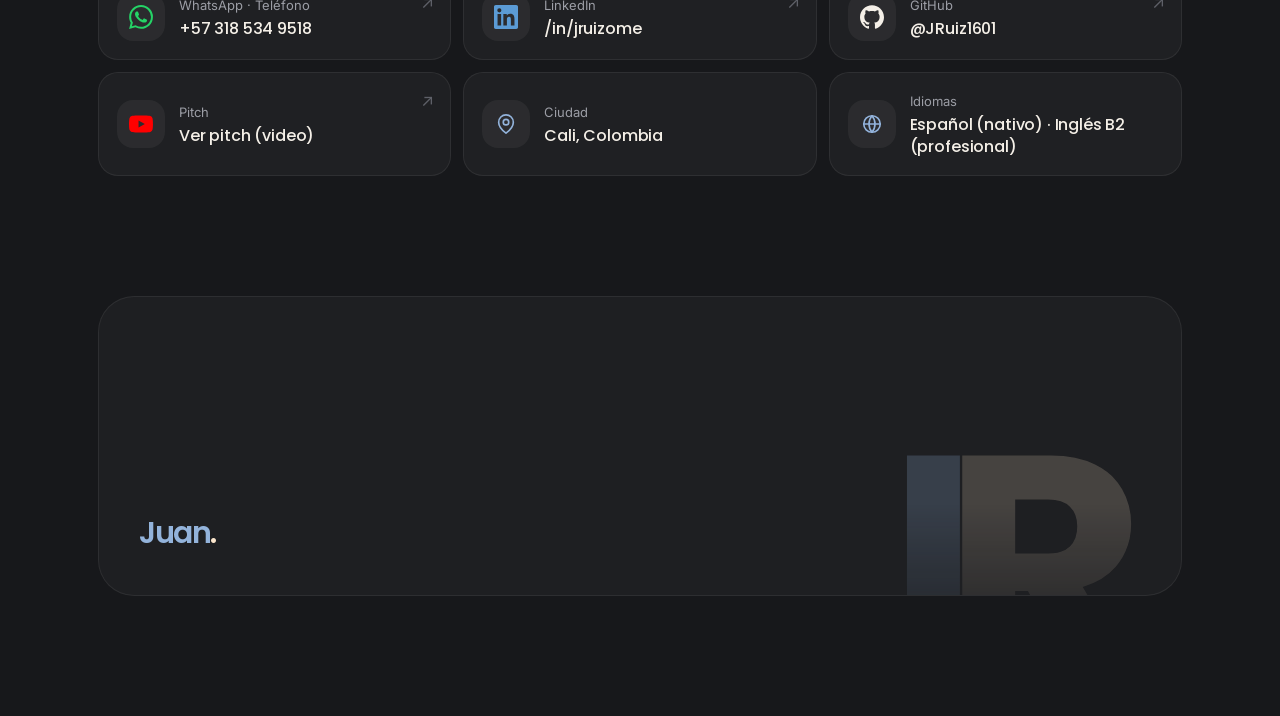
==== commit f61983f9: "Logos oficiales de n8n y Gemini; miniatura con Claude - n8n y Gemini con su logo oficial (Gemini con" ====
--- a/index.html
+++ b/index.html
@@ -10,12 +10,12 @@
 <meta property="og:url" content="https://jruiz1601.github.io/portfolio/">
 <meta property="og:title" content="Juan Esteban Ruiz Ome — Ingeniero de Software">
 <meta property="og:description" content="Agentes de IA, RAG y backend que llegan a producción. Proyectos, stack y HV en un solo lugar.">
-<meta property="og:image" content="https://jruiz1601.github.io/portfolio/img/og.jpg">
+<meta property="og:image" content="https://jruiz1601.github.io/portfolio/img/og-v2.jpg">
 <meta property="og:image:width" content="1200">
 <meta property="og:image:height" content="627">
 <meta property="og:locale" content="es_CO">
 <meta name="twitter:card" content="summary_large_image">
-<meta name="twitter:image" content="https://jruiz1601.github.io/portfolio/img/og.jpg">
+<meta name="twitter:image" content="https://jruiz1601.github.io/portfolio/img/og-v2.jpg">
 <link rel="icon" type="image/png" sizes="64x64" href="img/jr-64.png">
 <link rel="apple-touch-icon" href="img/jr-180.png">
 <link rel="preconnect" href="https://fonts.googleapis.com">
@@ -150,7 +150,7 @@
 
 <script src="content.js?v=5"></script>
 <script src="story.js?v=20"></script>
-<script src="logos.js?v=20"></script>
-<script src="app.js?v=20"></script>
+<script src="logos.js?v=21"></script>
+<script src="app.js?v=21"></script>
 </body>
 </html>
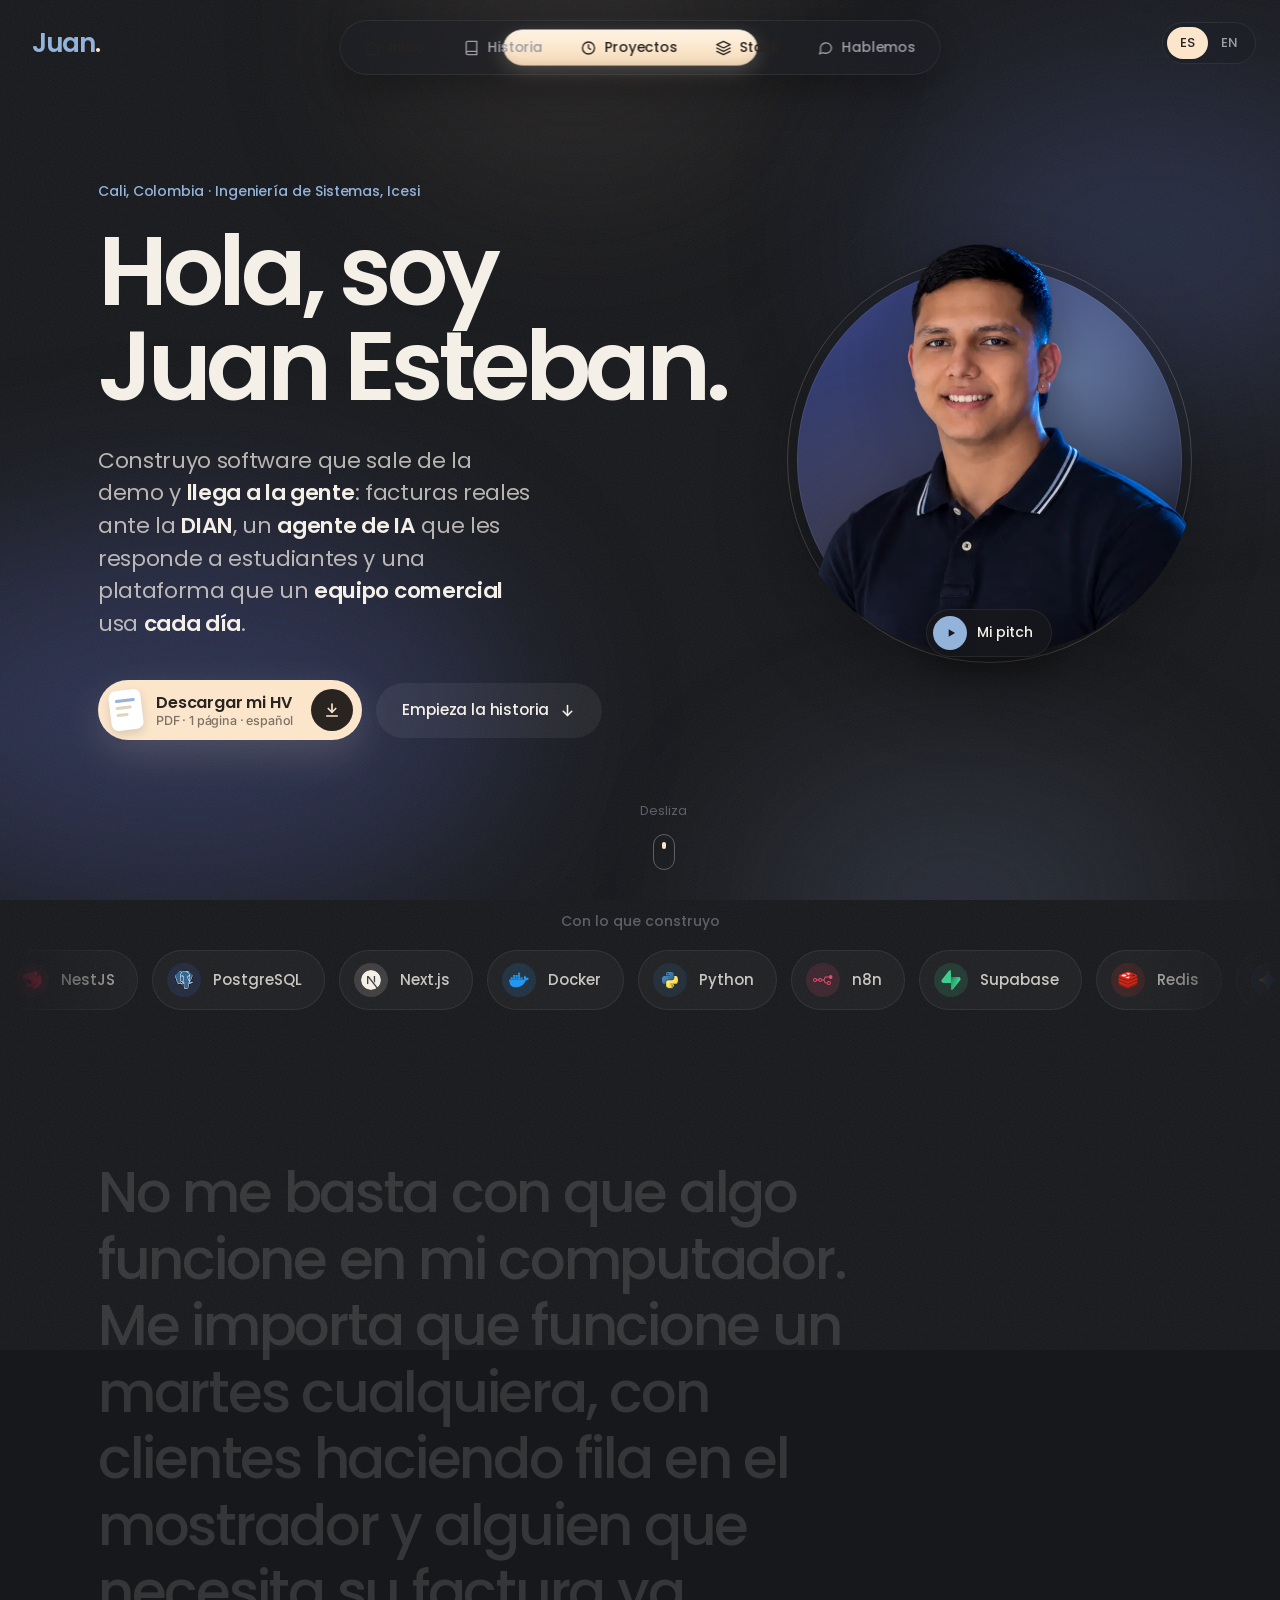
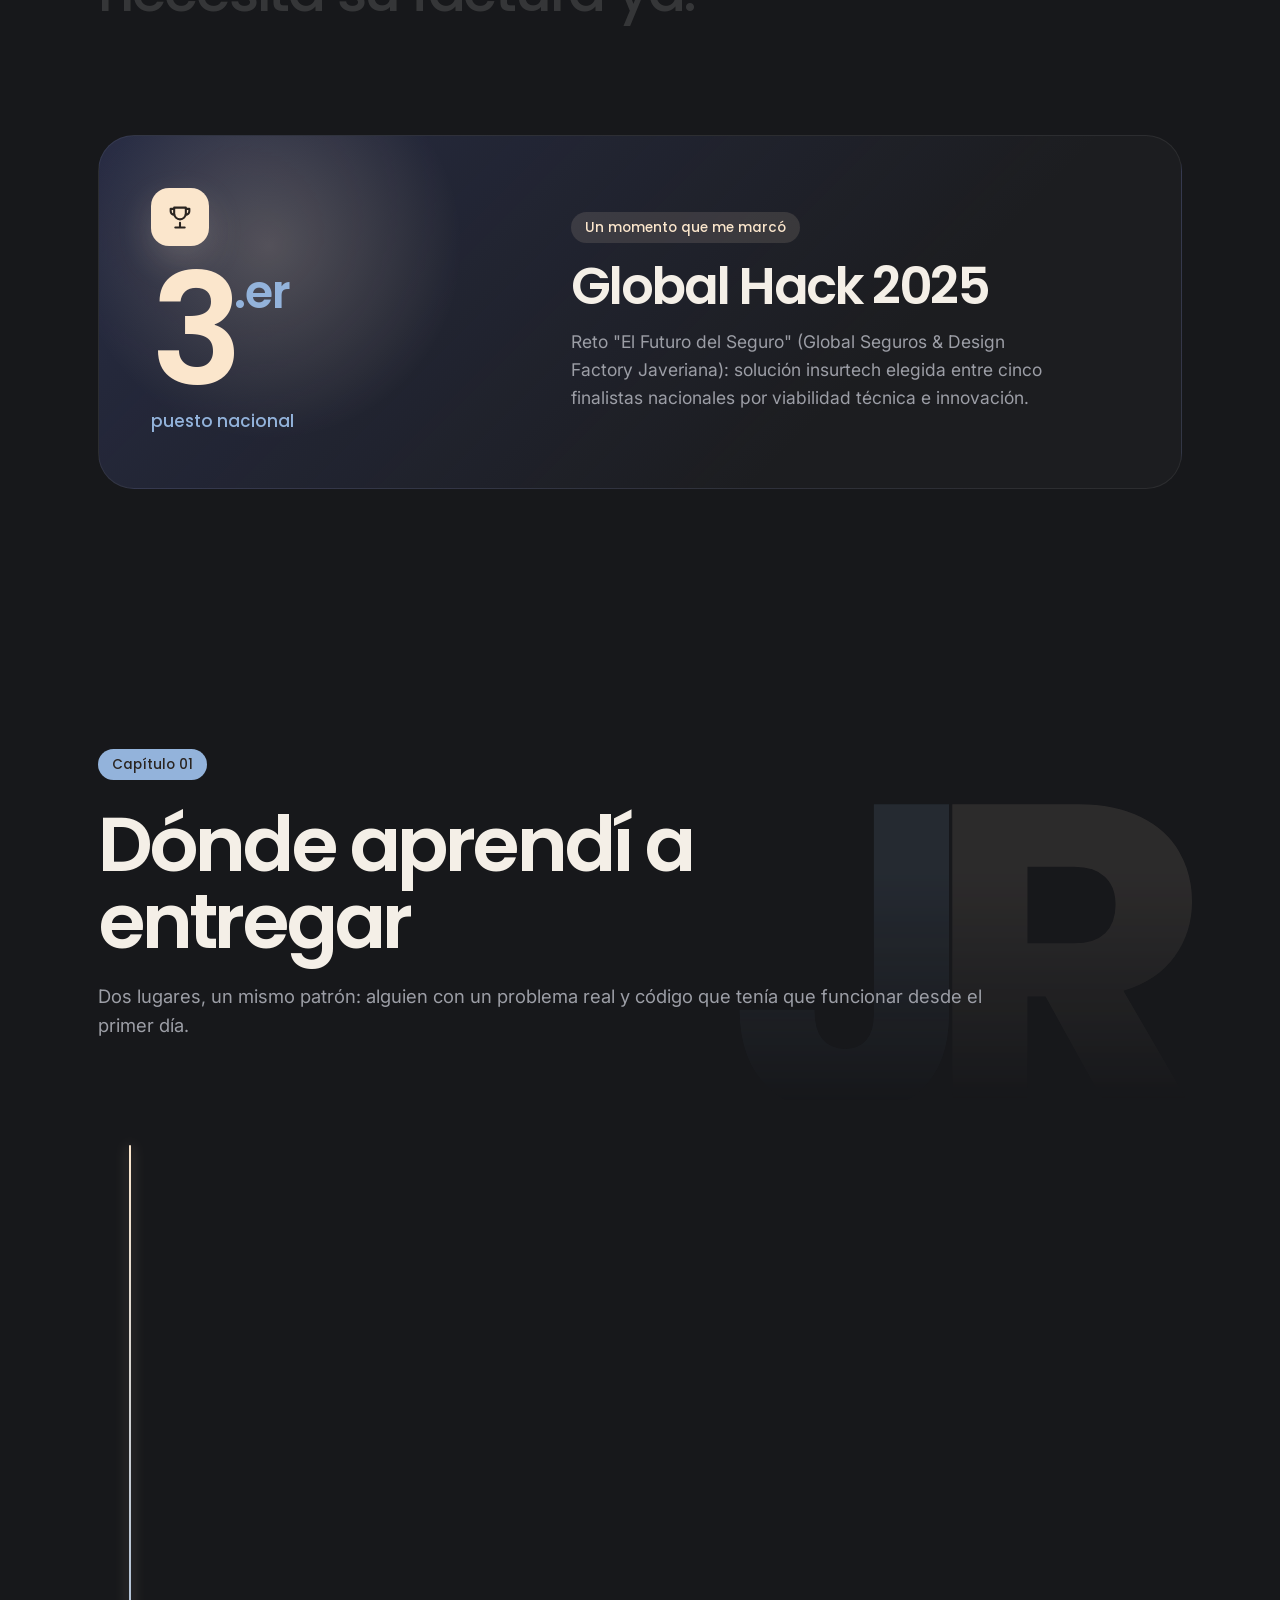
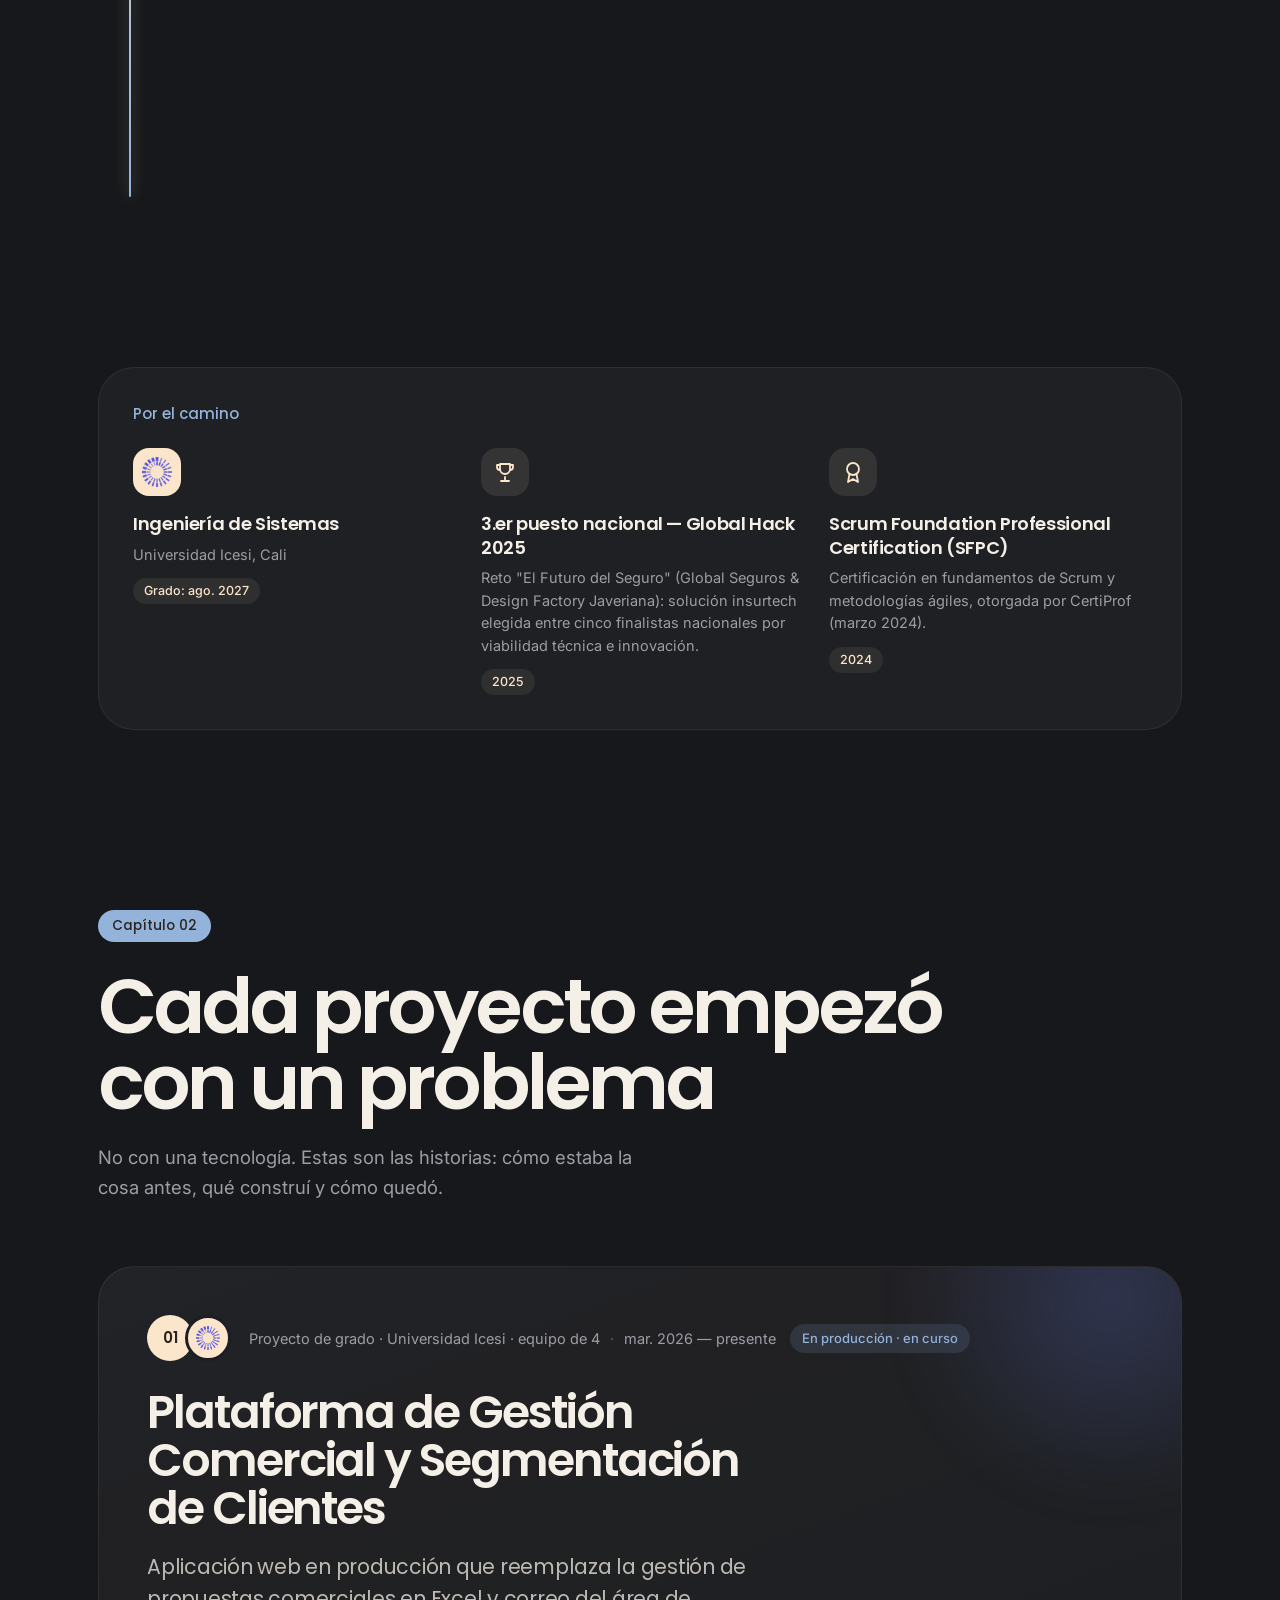
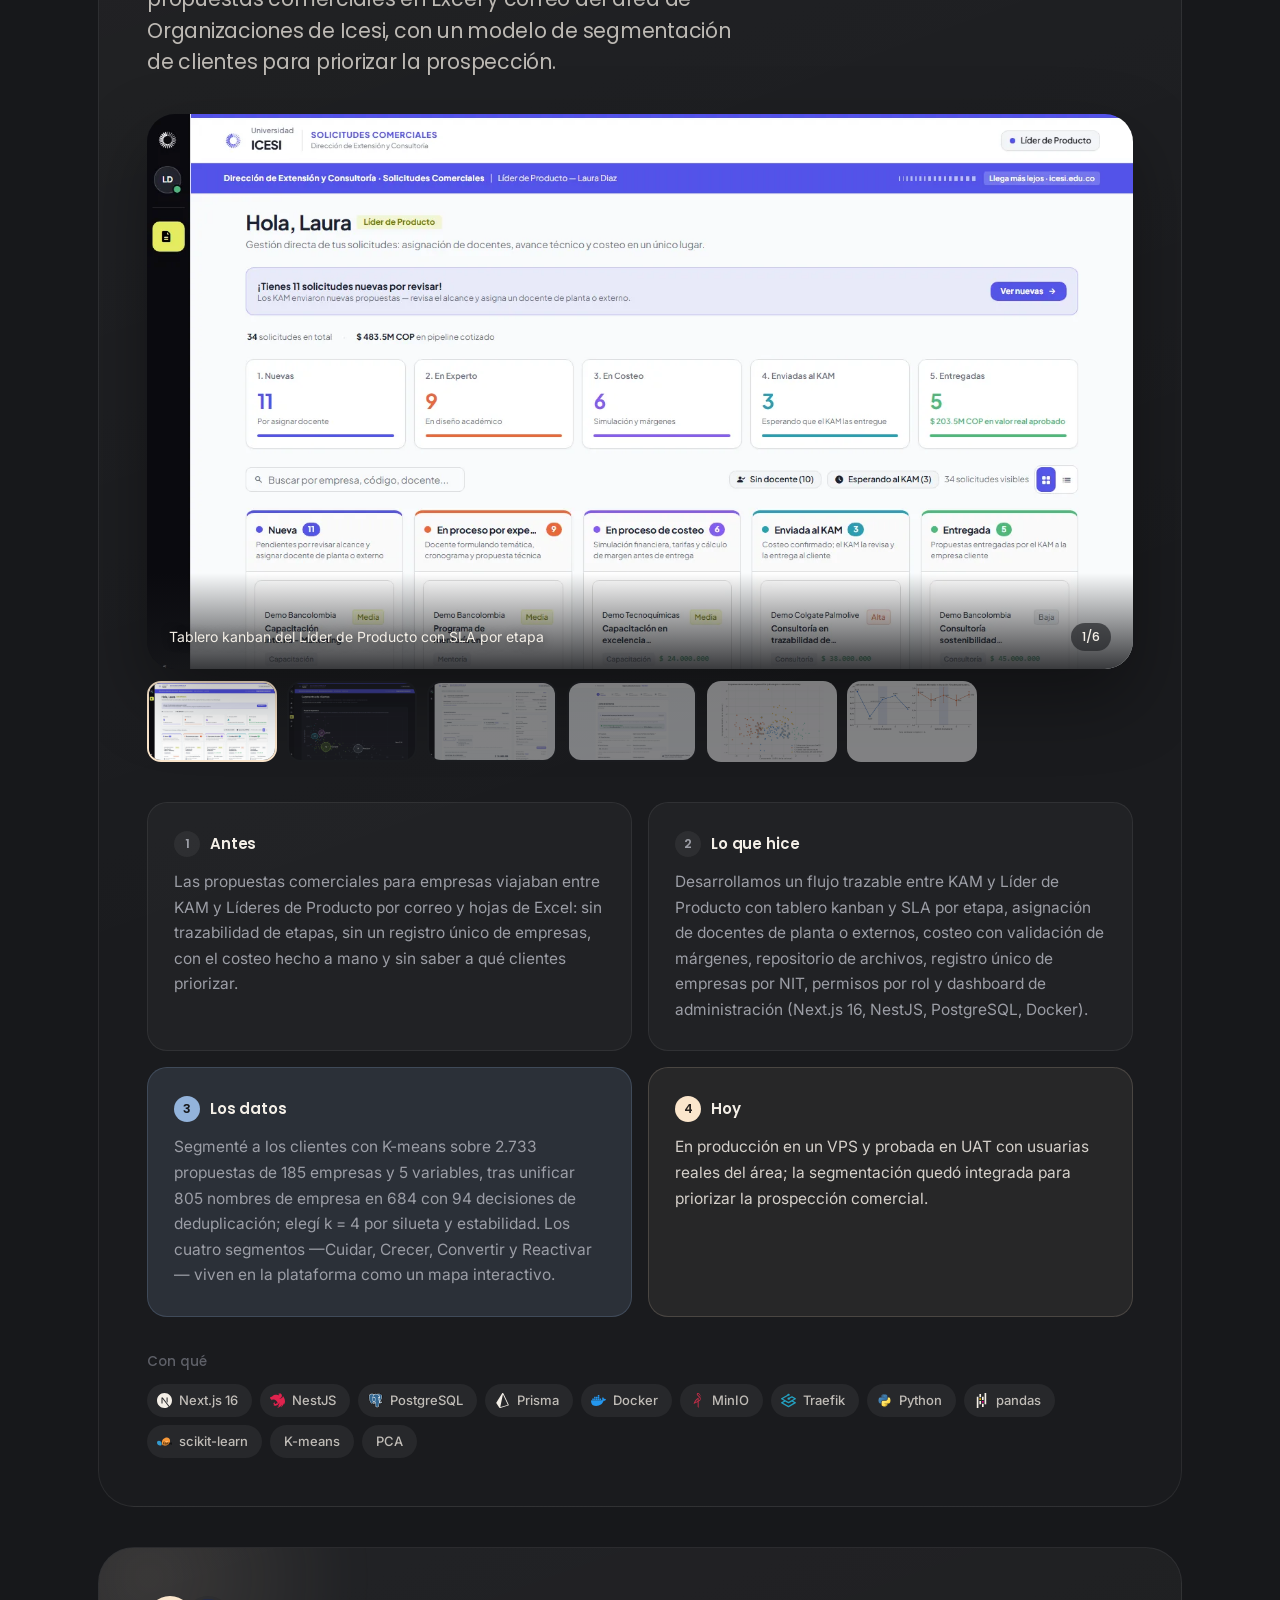
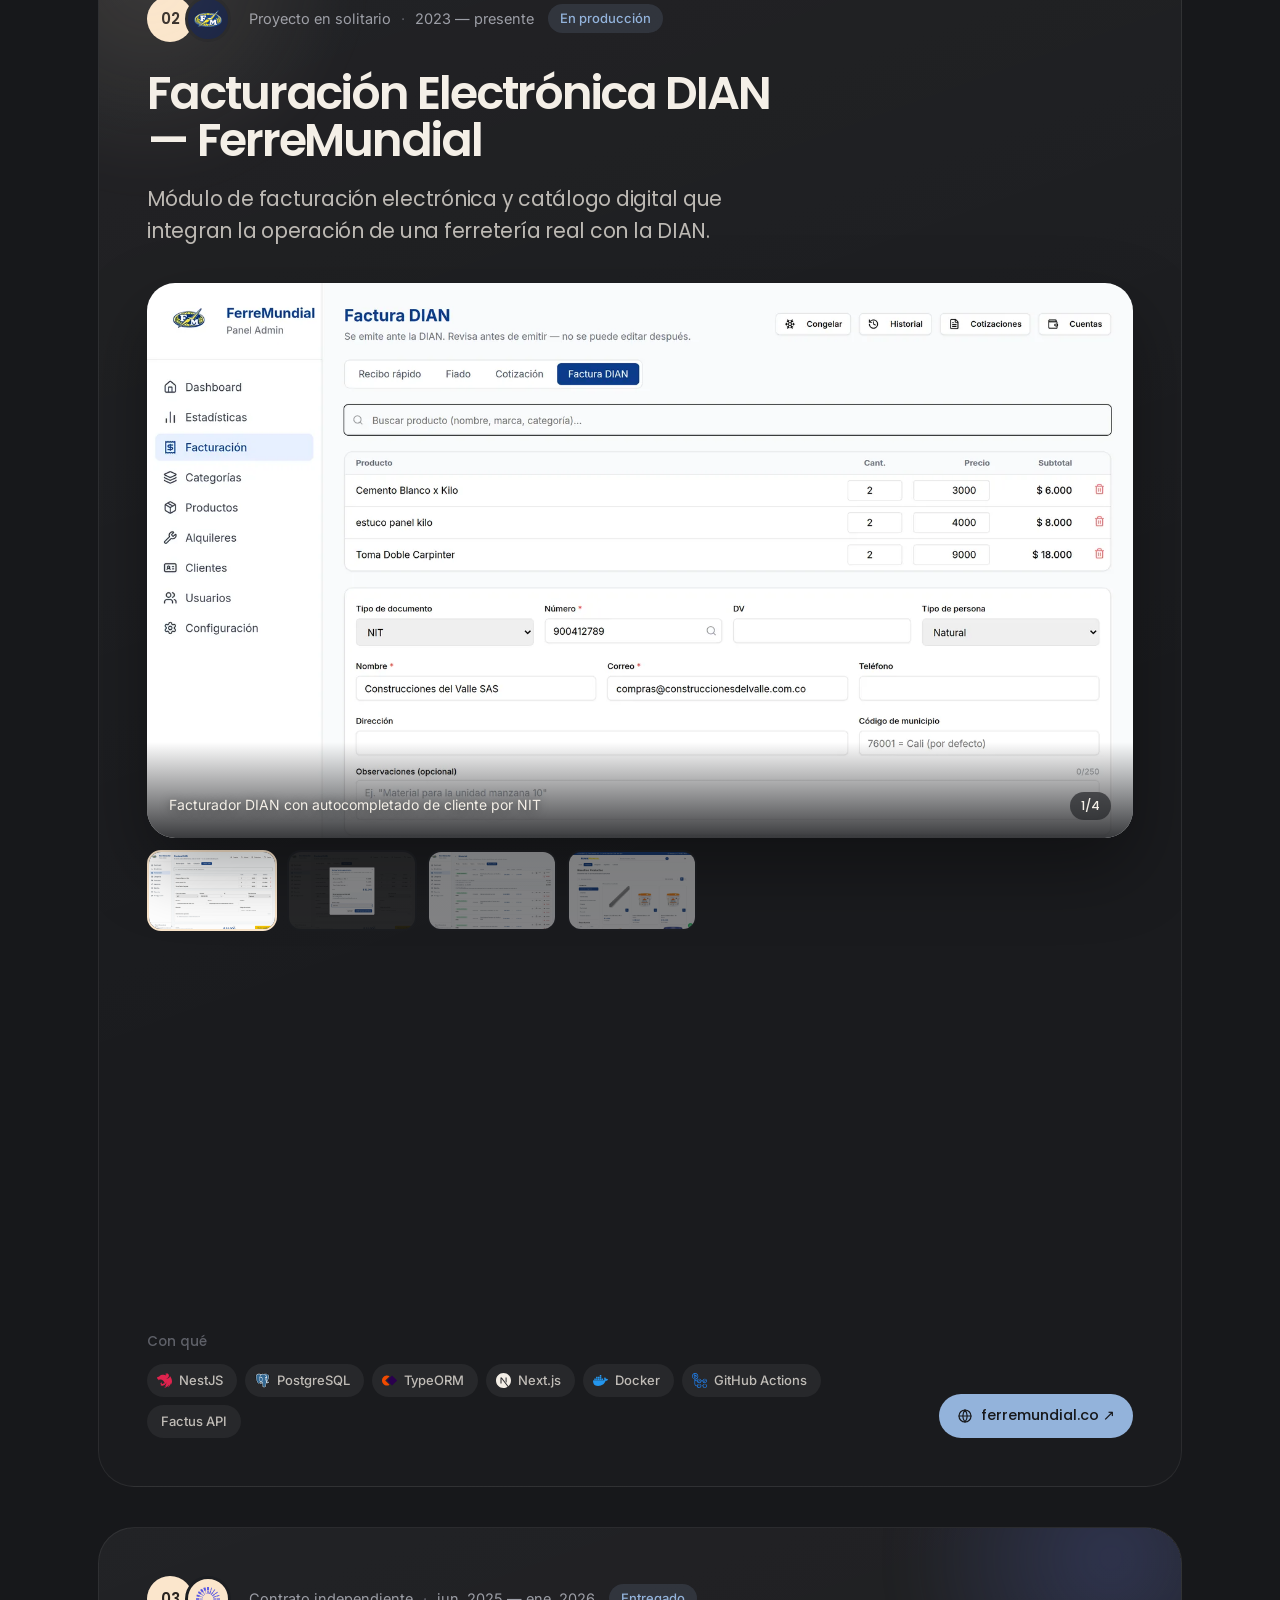
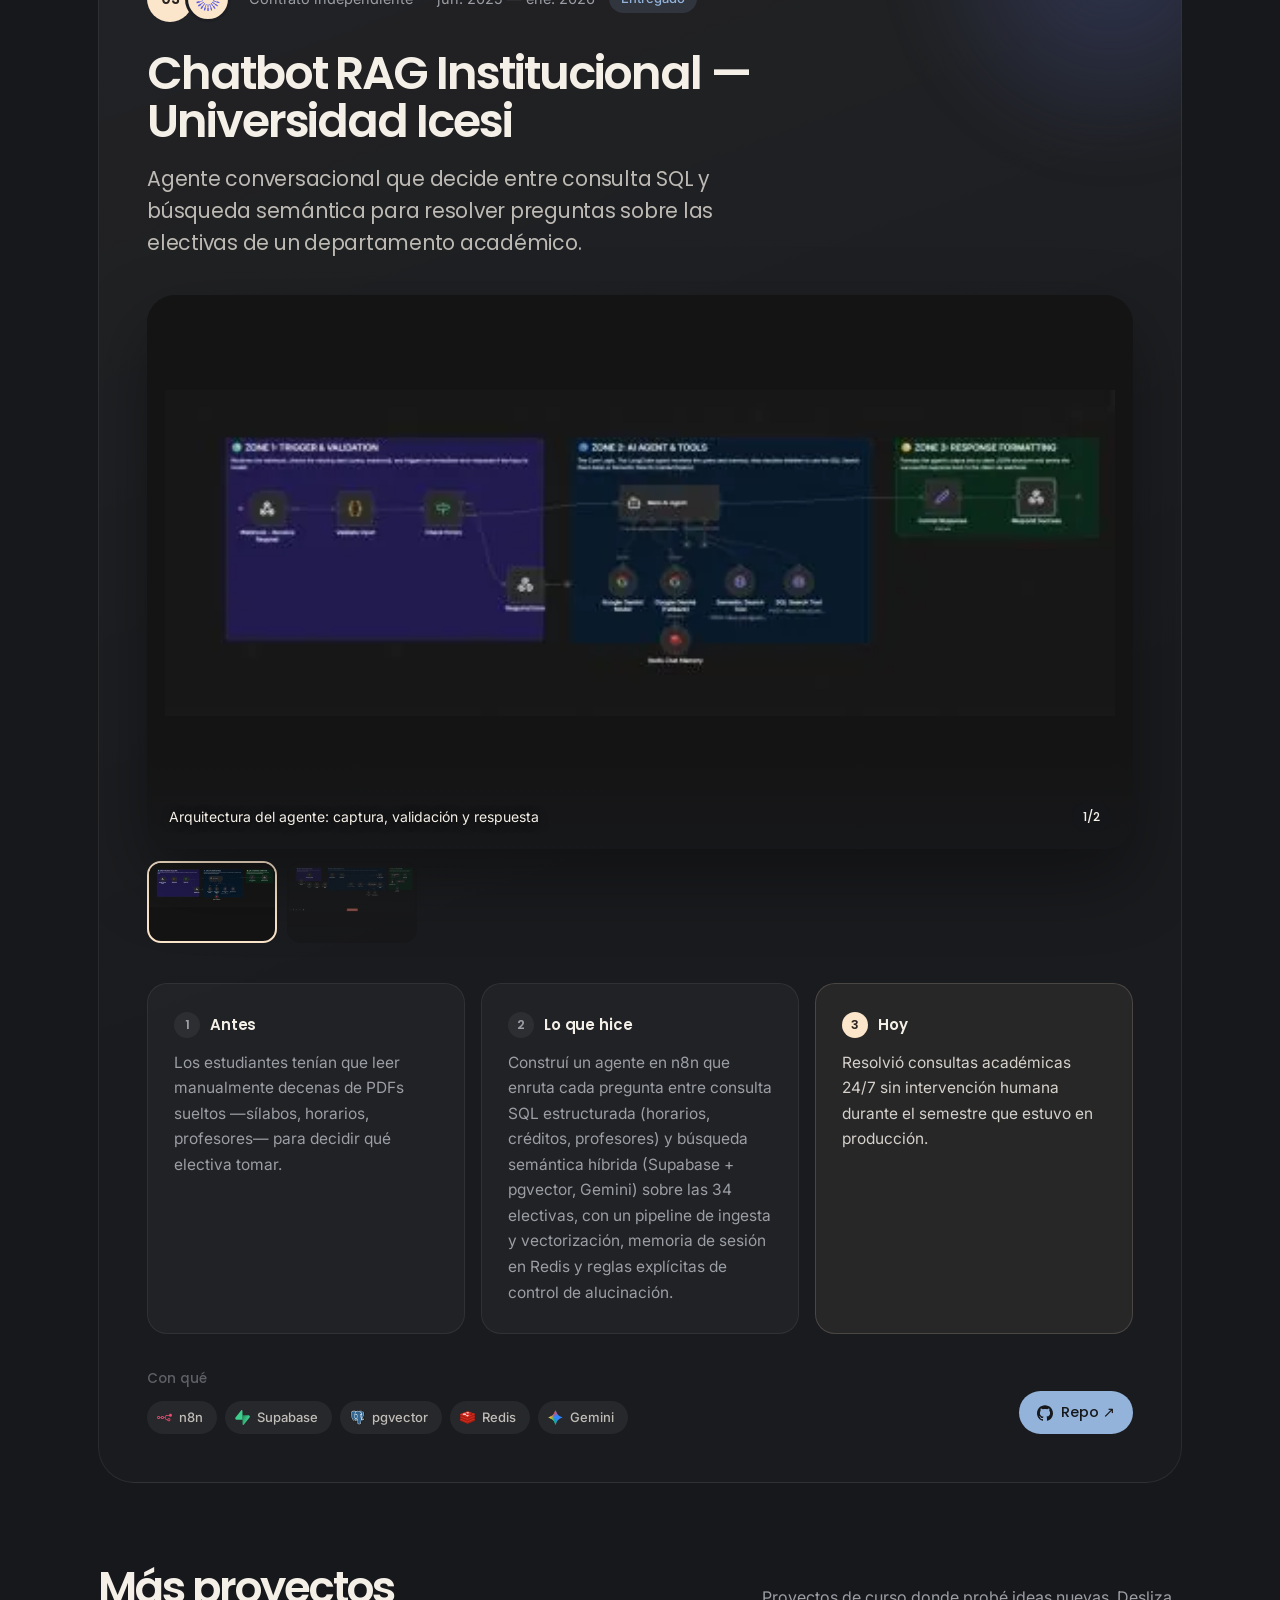
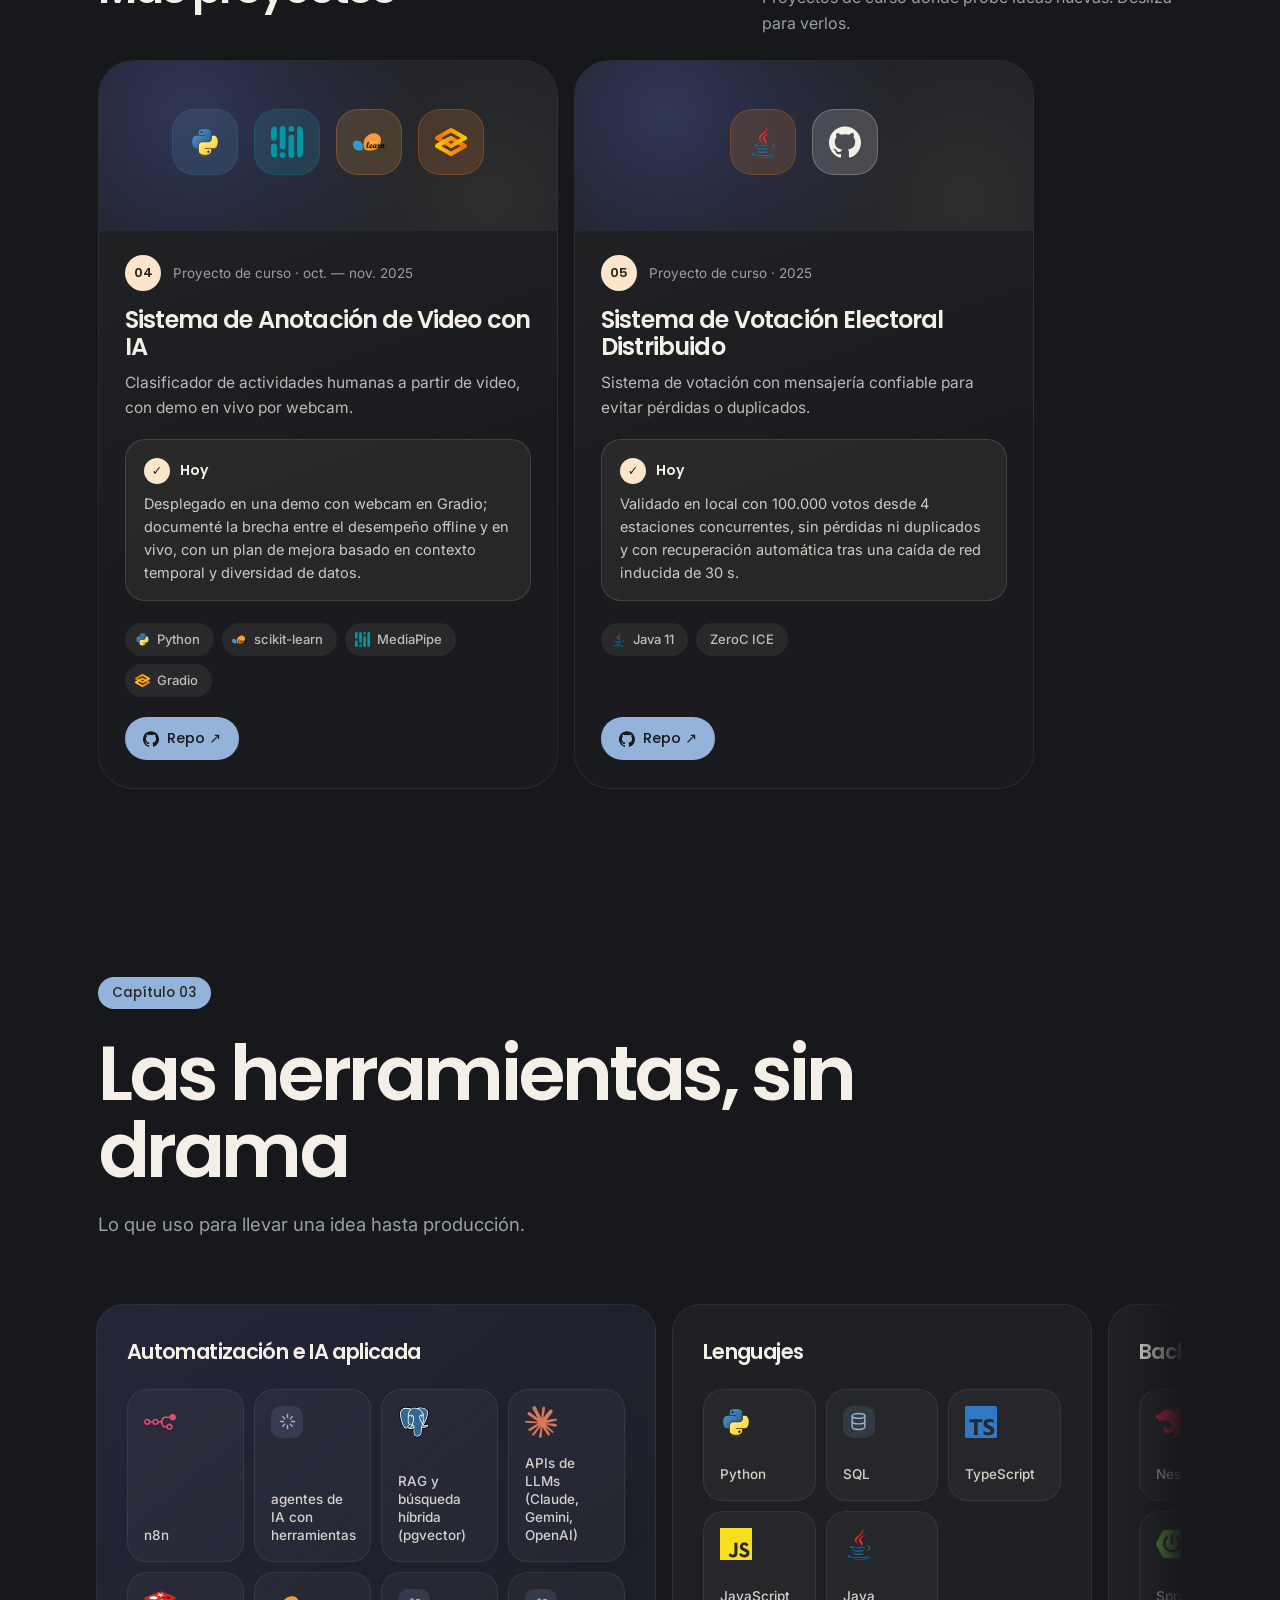
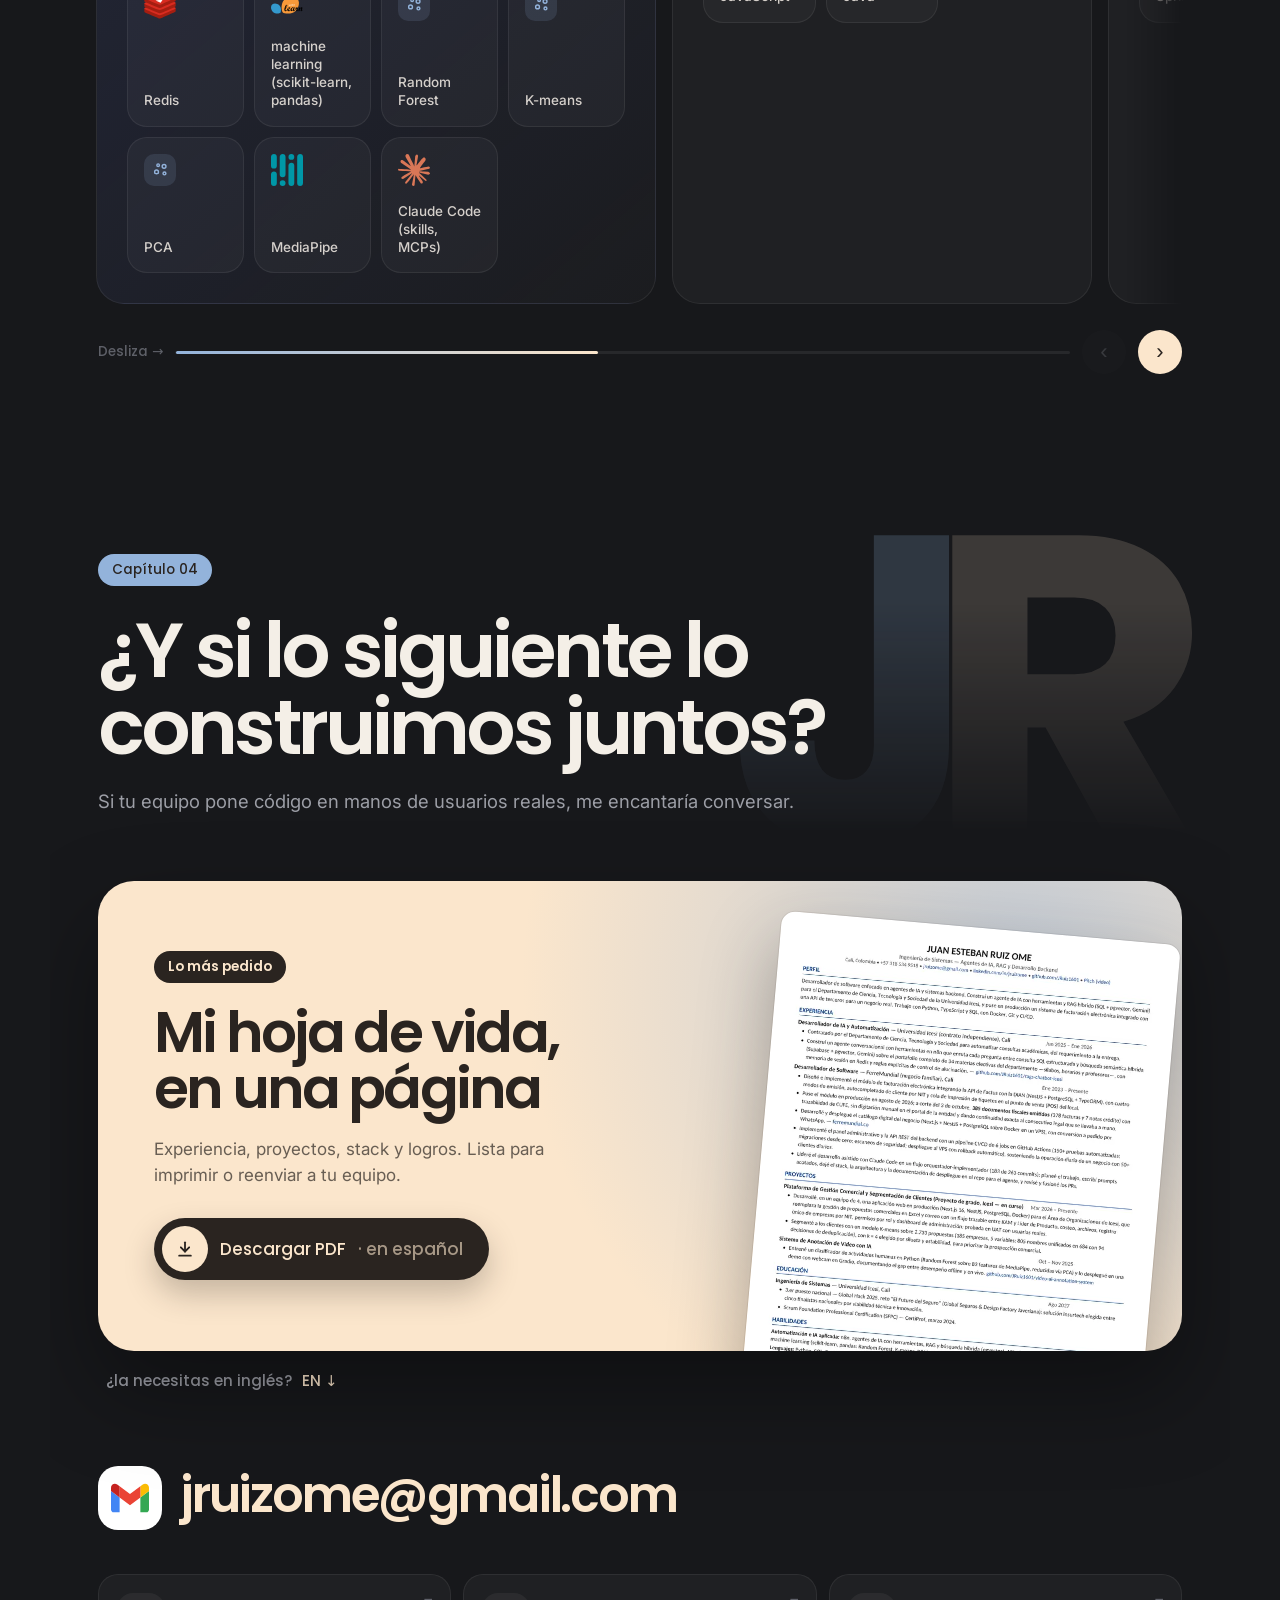
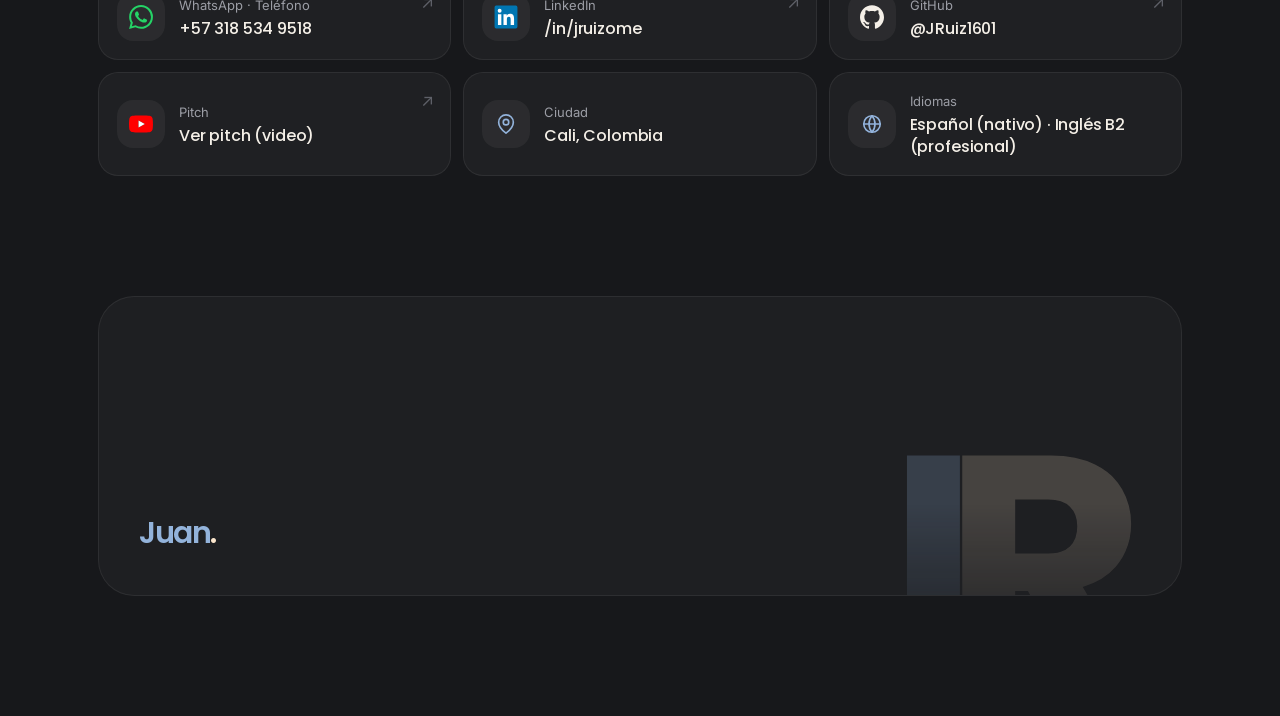
==== commit f004722f: "Logos oficiales a color en todo el portafolio y la miniatura Java (taza), Python, PostgreSQL, TypeOR" ====
--- a/index.html
+++ b/index.html
@@ -10,12 +10,12 @@
 <meta property="og:url" content="https://jruiz1601.github.io/portfolio/">
 <meta property="og:title" content="Juan Esteban Ruiz Ome — Ingeniero de Software">
 <meta property="og:description" content="Agentes de IA, RAG y backend que llegan a producción. Proyectos, stack y HV en un solo lugar.">
-<meta property="og:image" content="https://jruiz1601.github.io/portfolio/img/og-v2.jpg">
+<meta property="og:image" content="https://jruiz1601.github.io/portfolio/img/og-v3.jpg">
 <meta property="og:image:width" content="1200">
 <meta property="og:image:height" content="627">
 <meta property="og:locale" content="es_CO">
 <meta name="twitter:card" content="summary_large_image">
-<meta name="twitter:image" content="https://jruiz1601.github.io/portfolio/img/og-v2.jpg">
+<meta name="twitter:image" content="https://jruiz1601.github.io/portfolio/img/og-v3.jpg">
 <link rel="icon" type="image/png" sizes="64x64" href="img/jr-64.png">
 <link rel="apple-touch-icon" href="img/jr-180.png">
 <link rel="preconnect" href="https://fonts.googleapis.com">
@@ -150,7 +150,7 @@
 
 <script src="content.js?v=5"></script>
 <script src="story.js?v=20"></script>
-<script src="logos.js?v=21"></script>
-<script src="app.js?v=21"></script>
+<script src="logos.js?v=22"></script>
+<script src="app.js?v=22"></script>
 </body>
 </html>
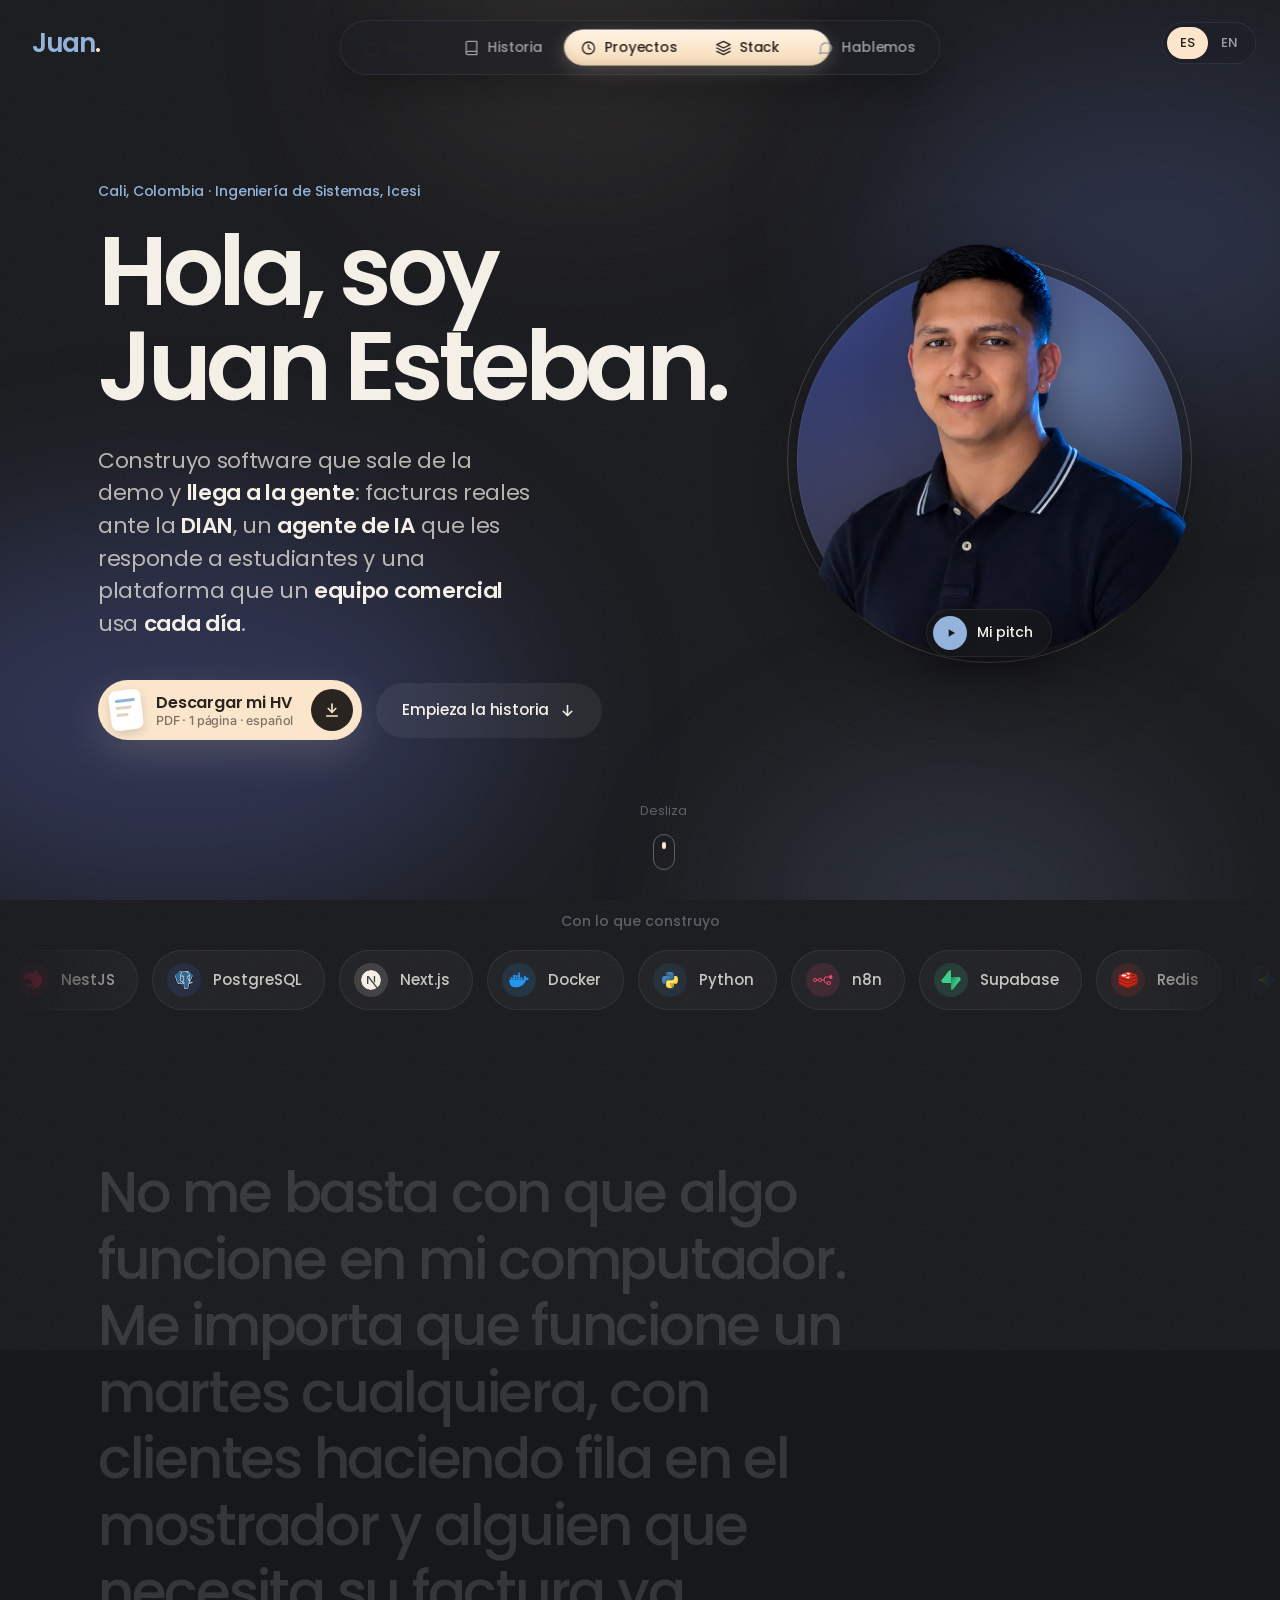
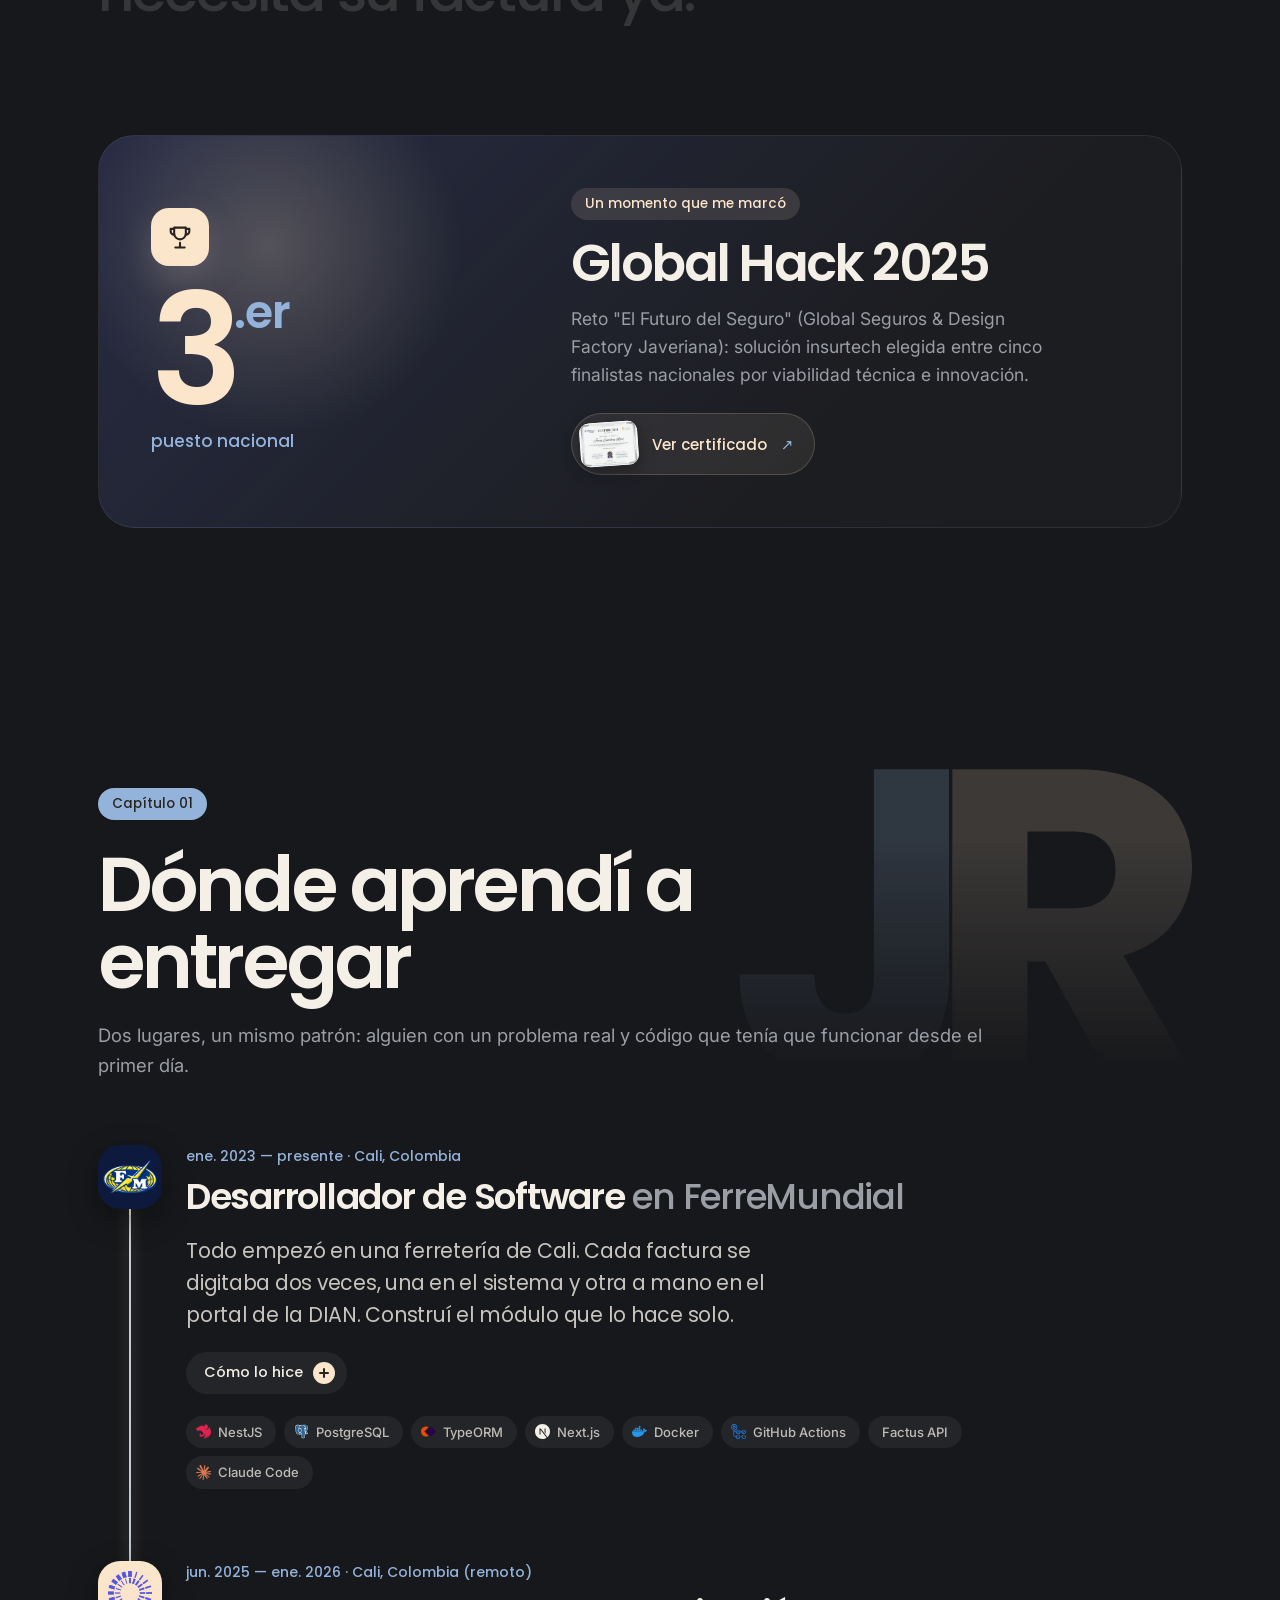
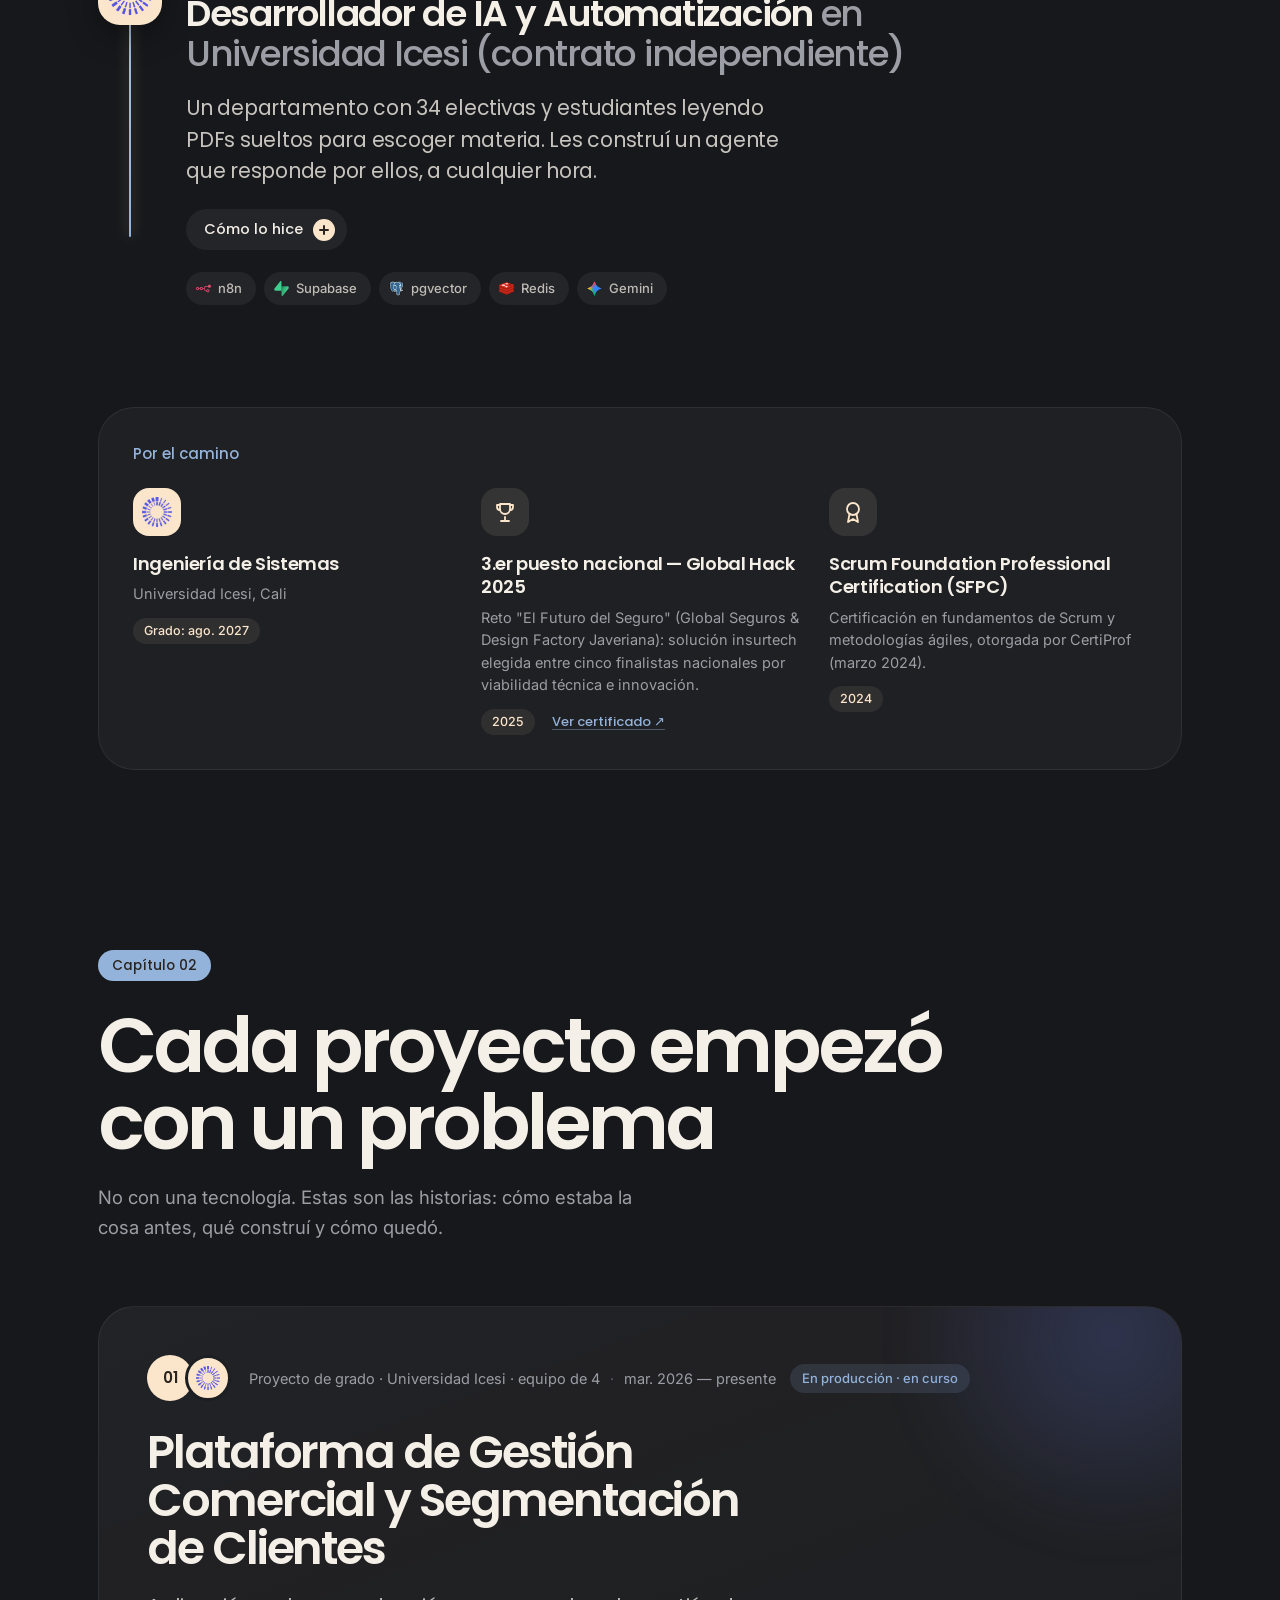
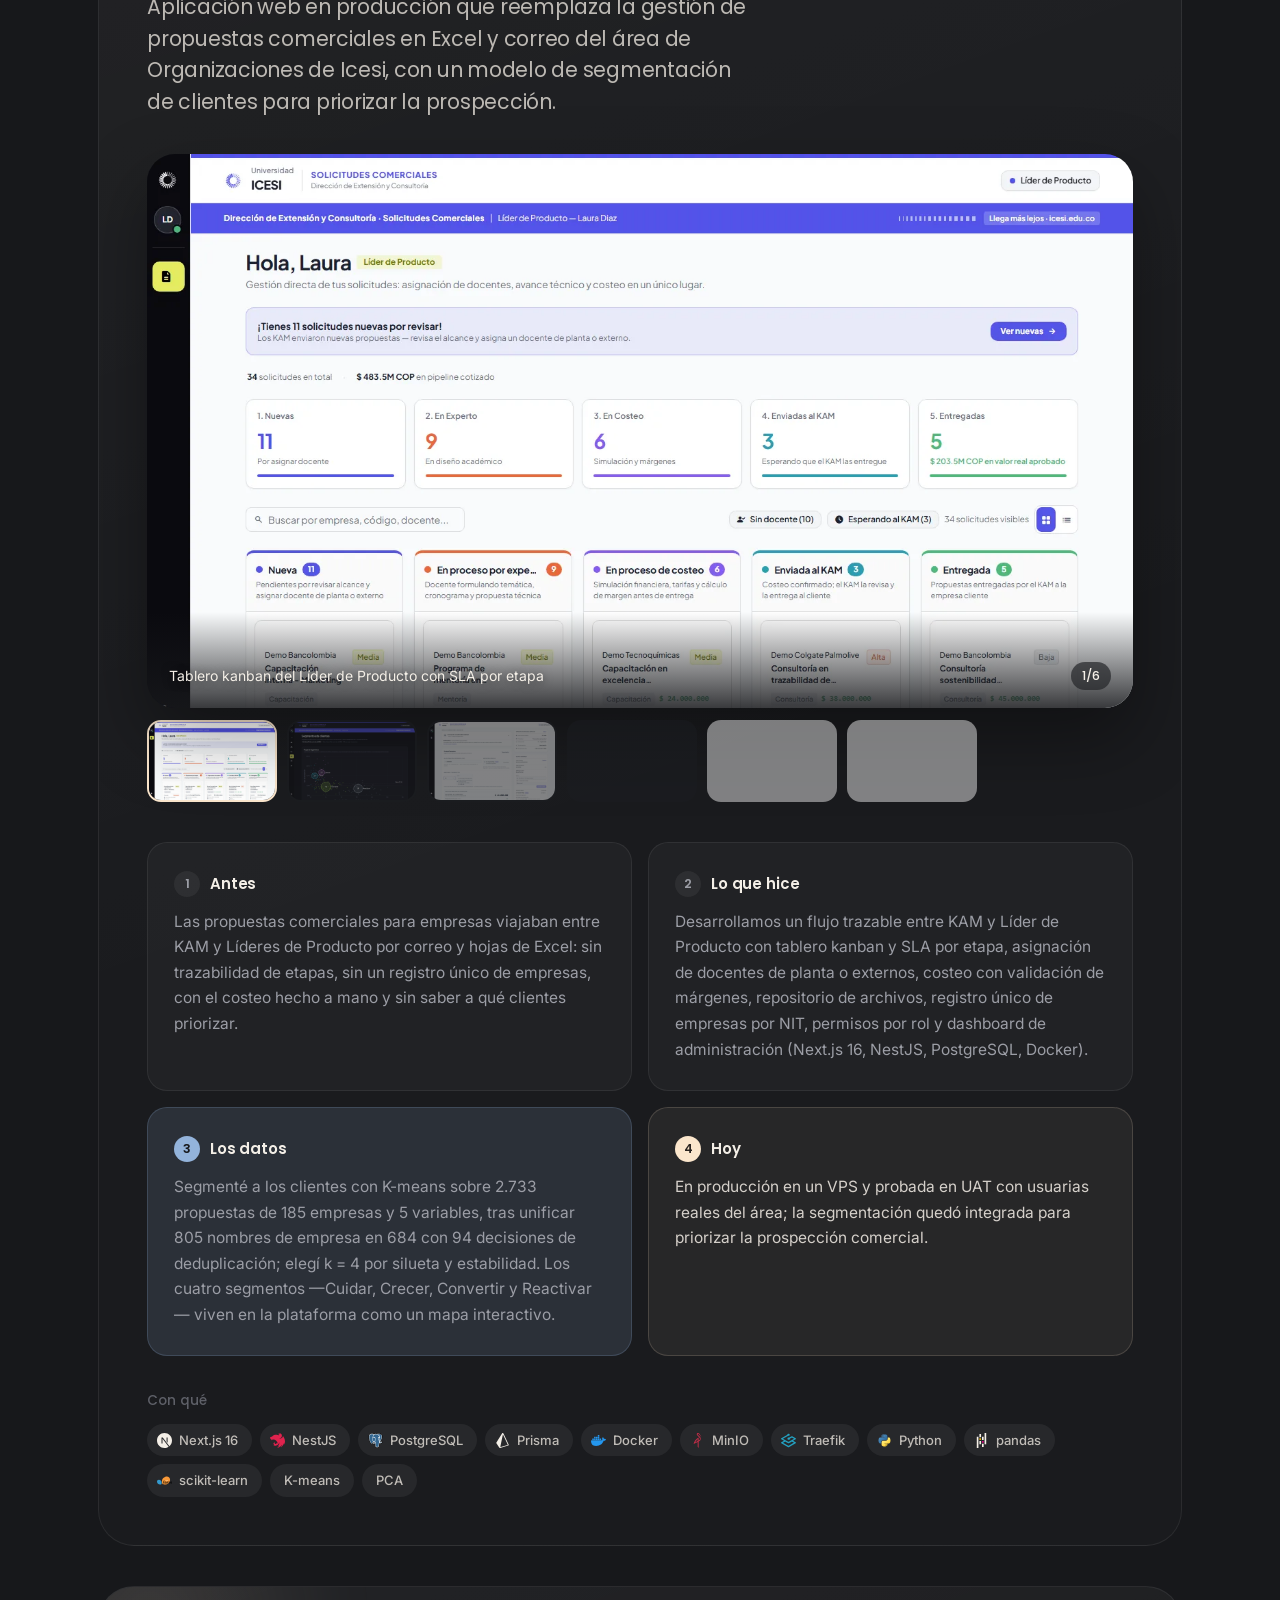
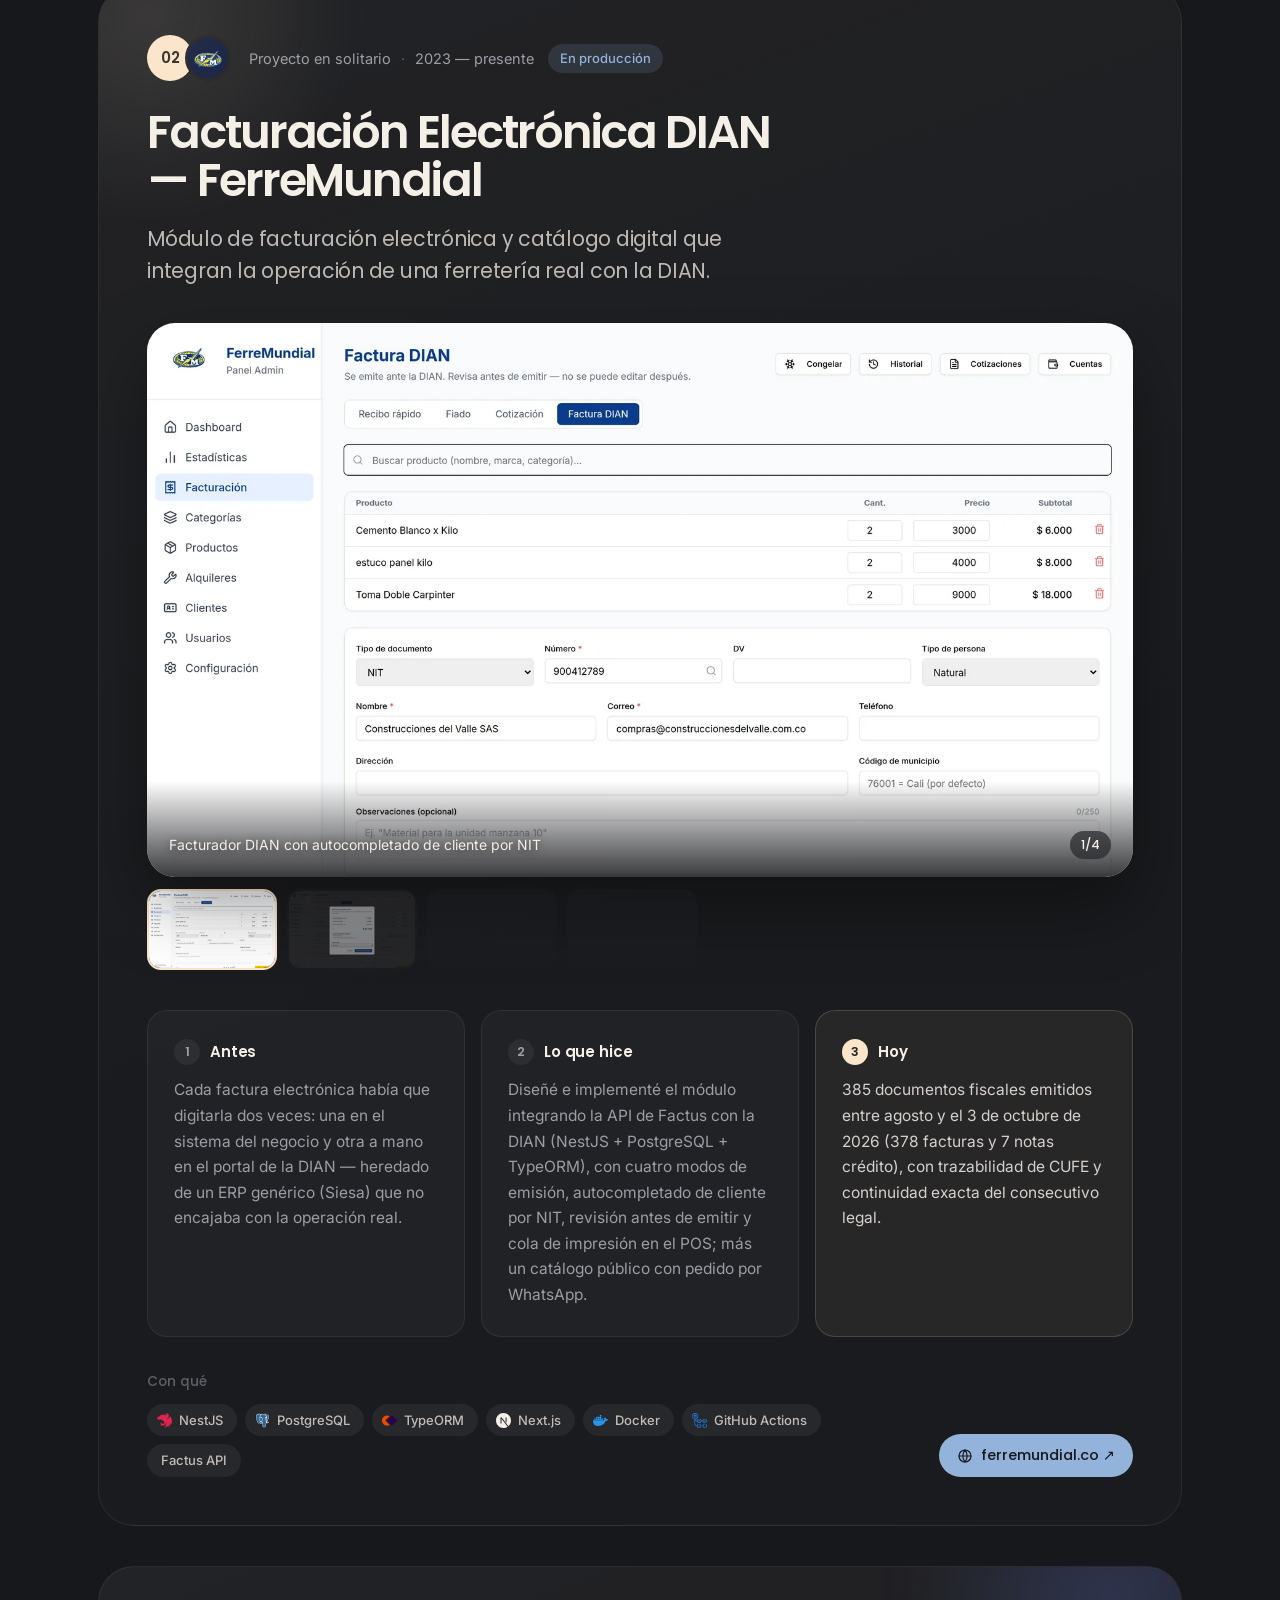
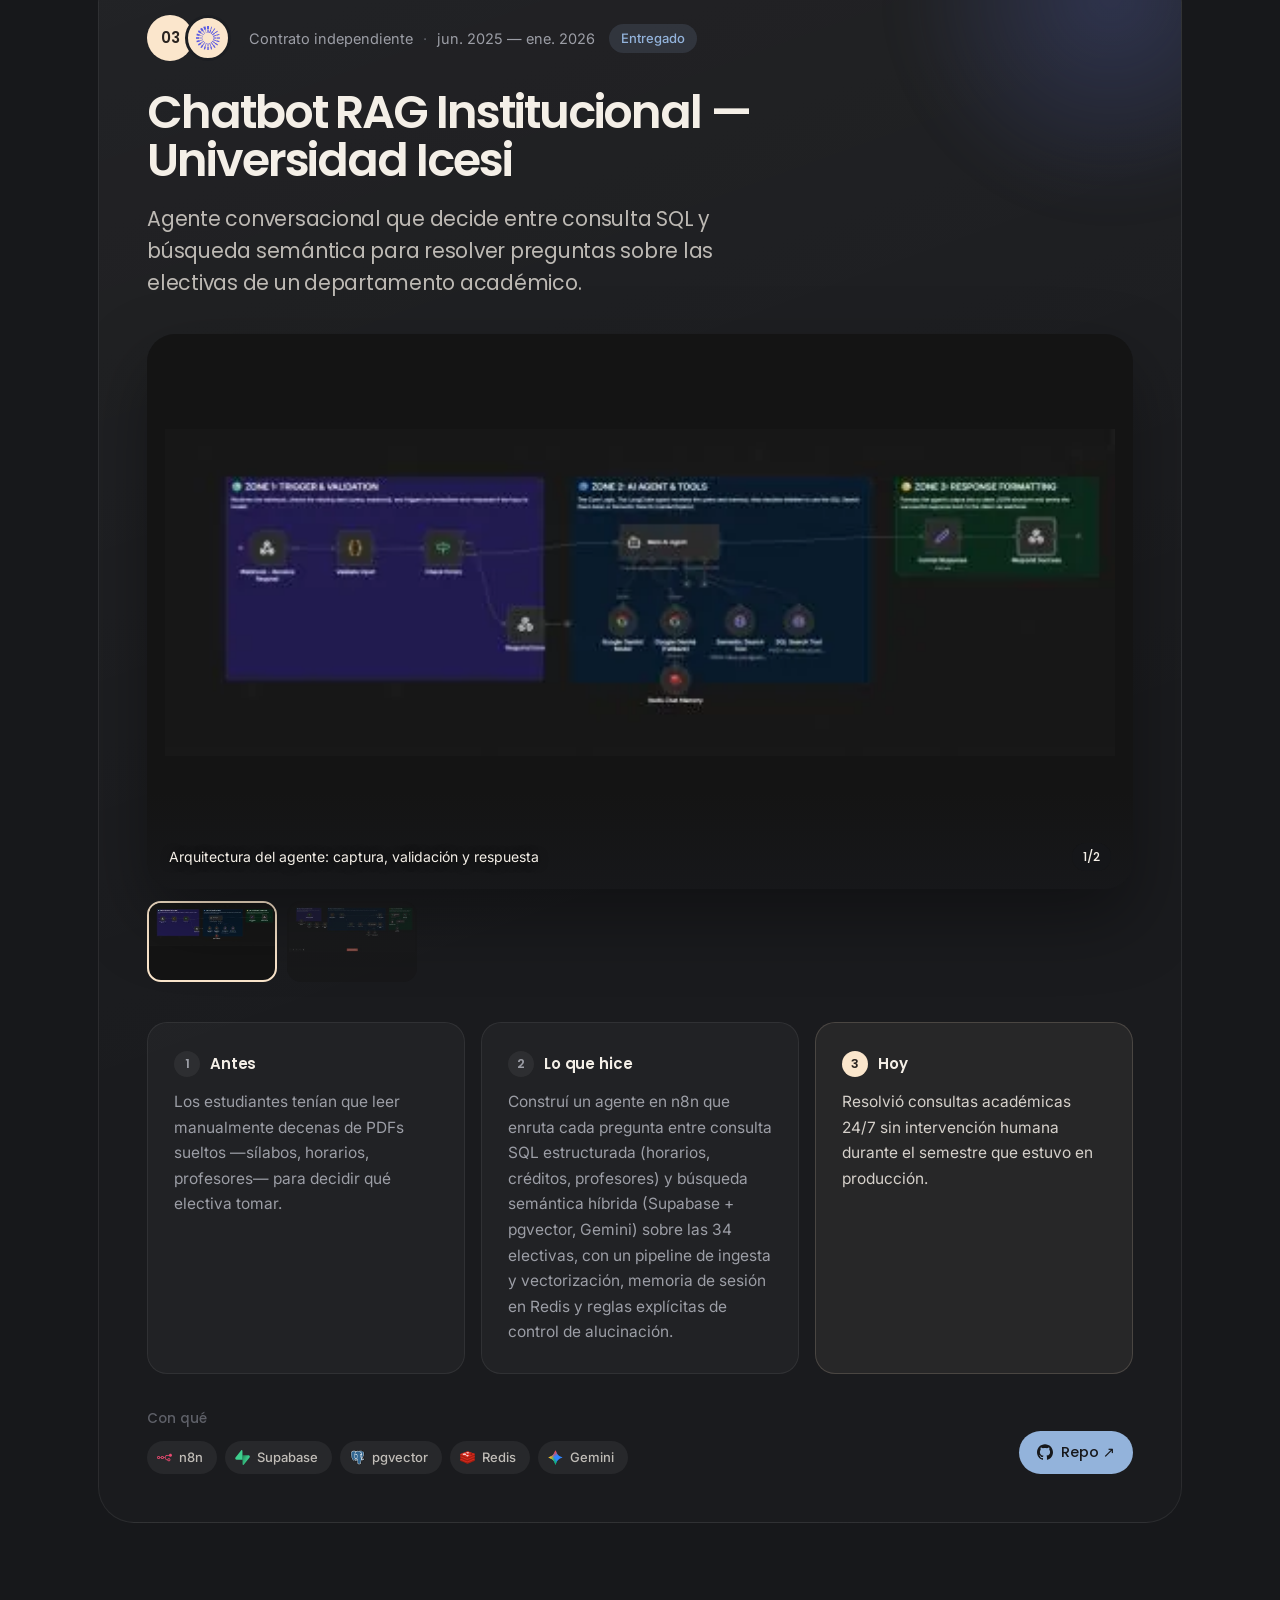
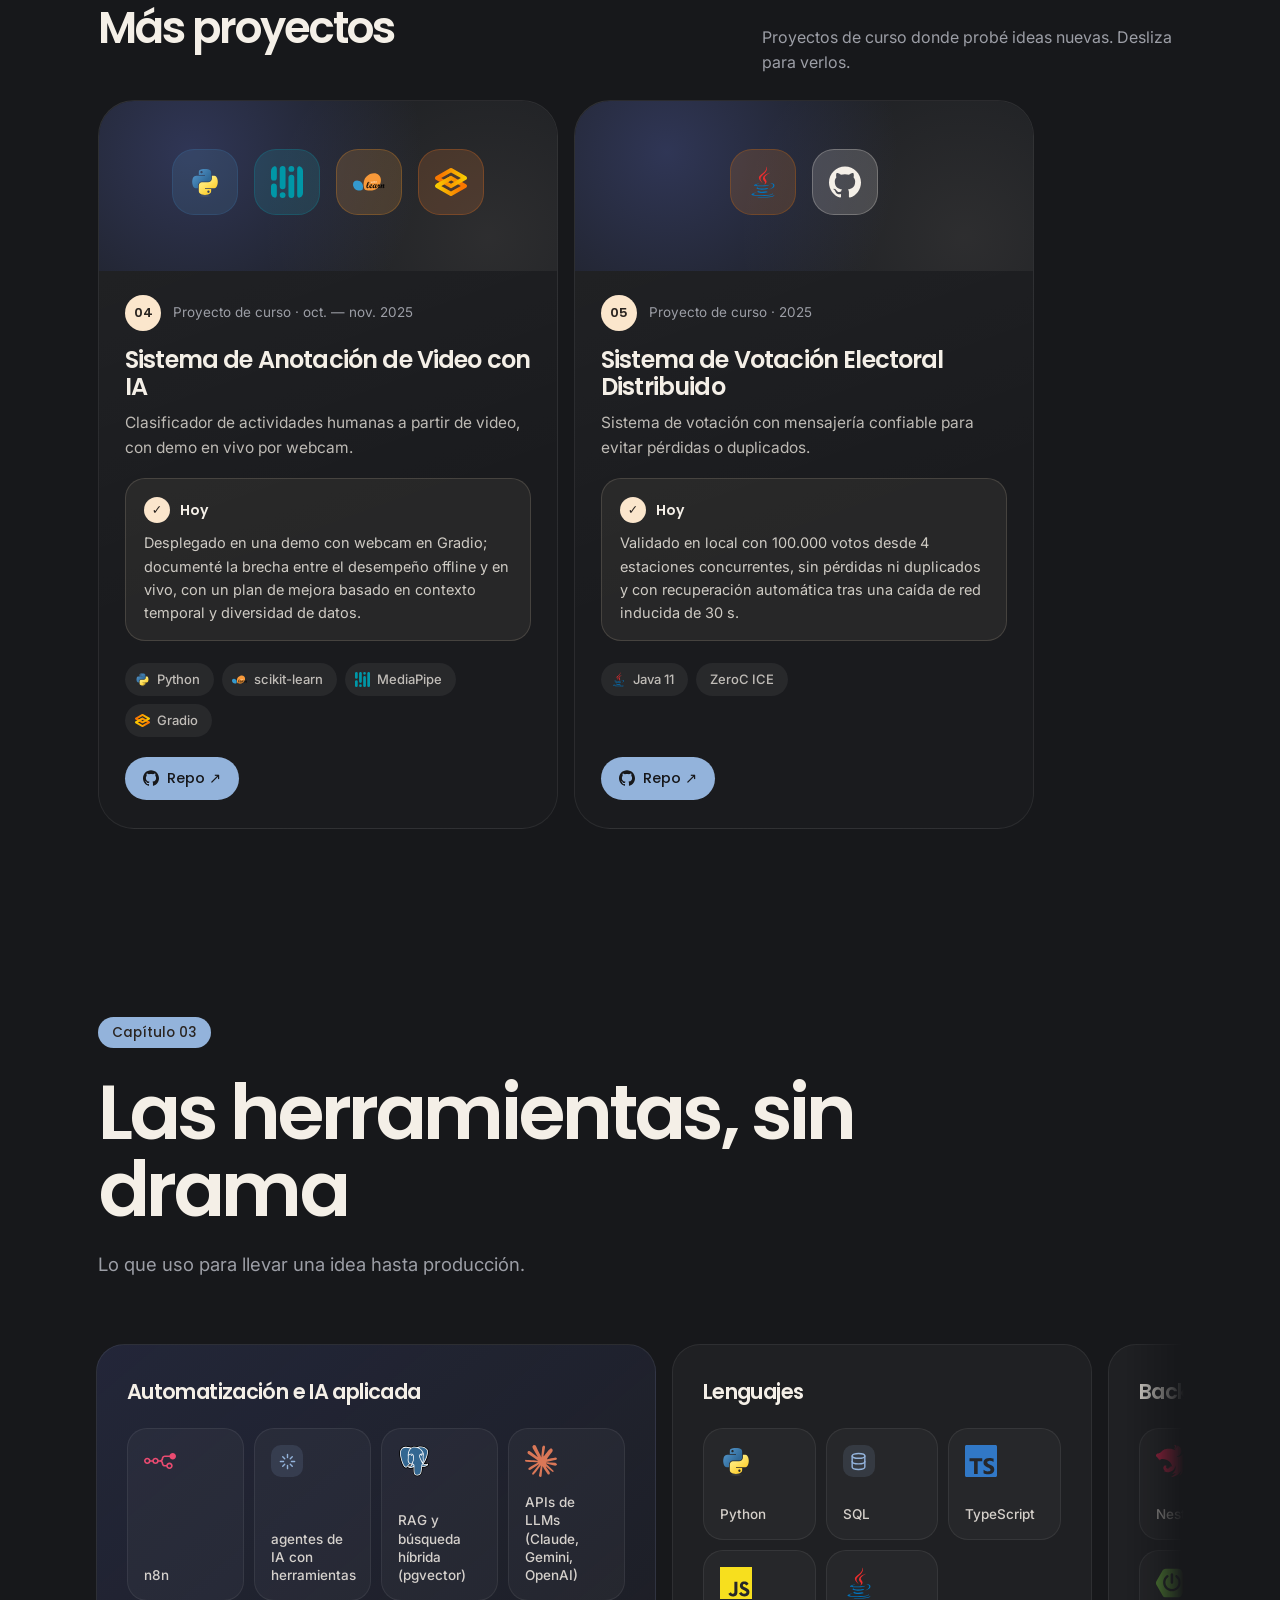
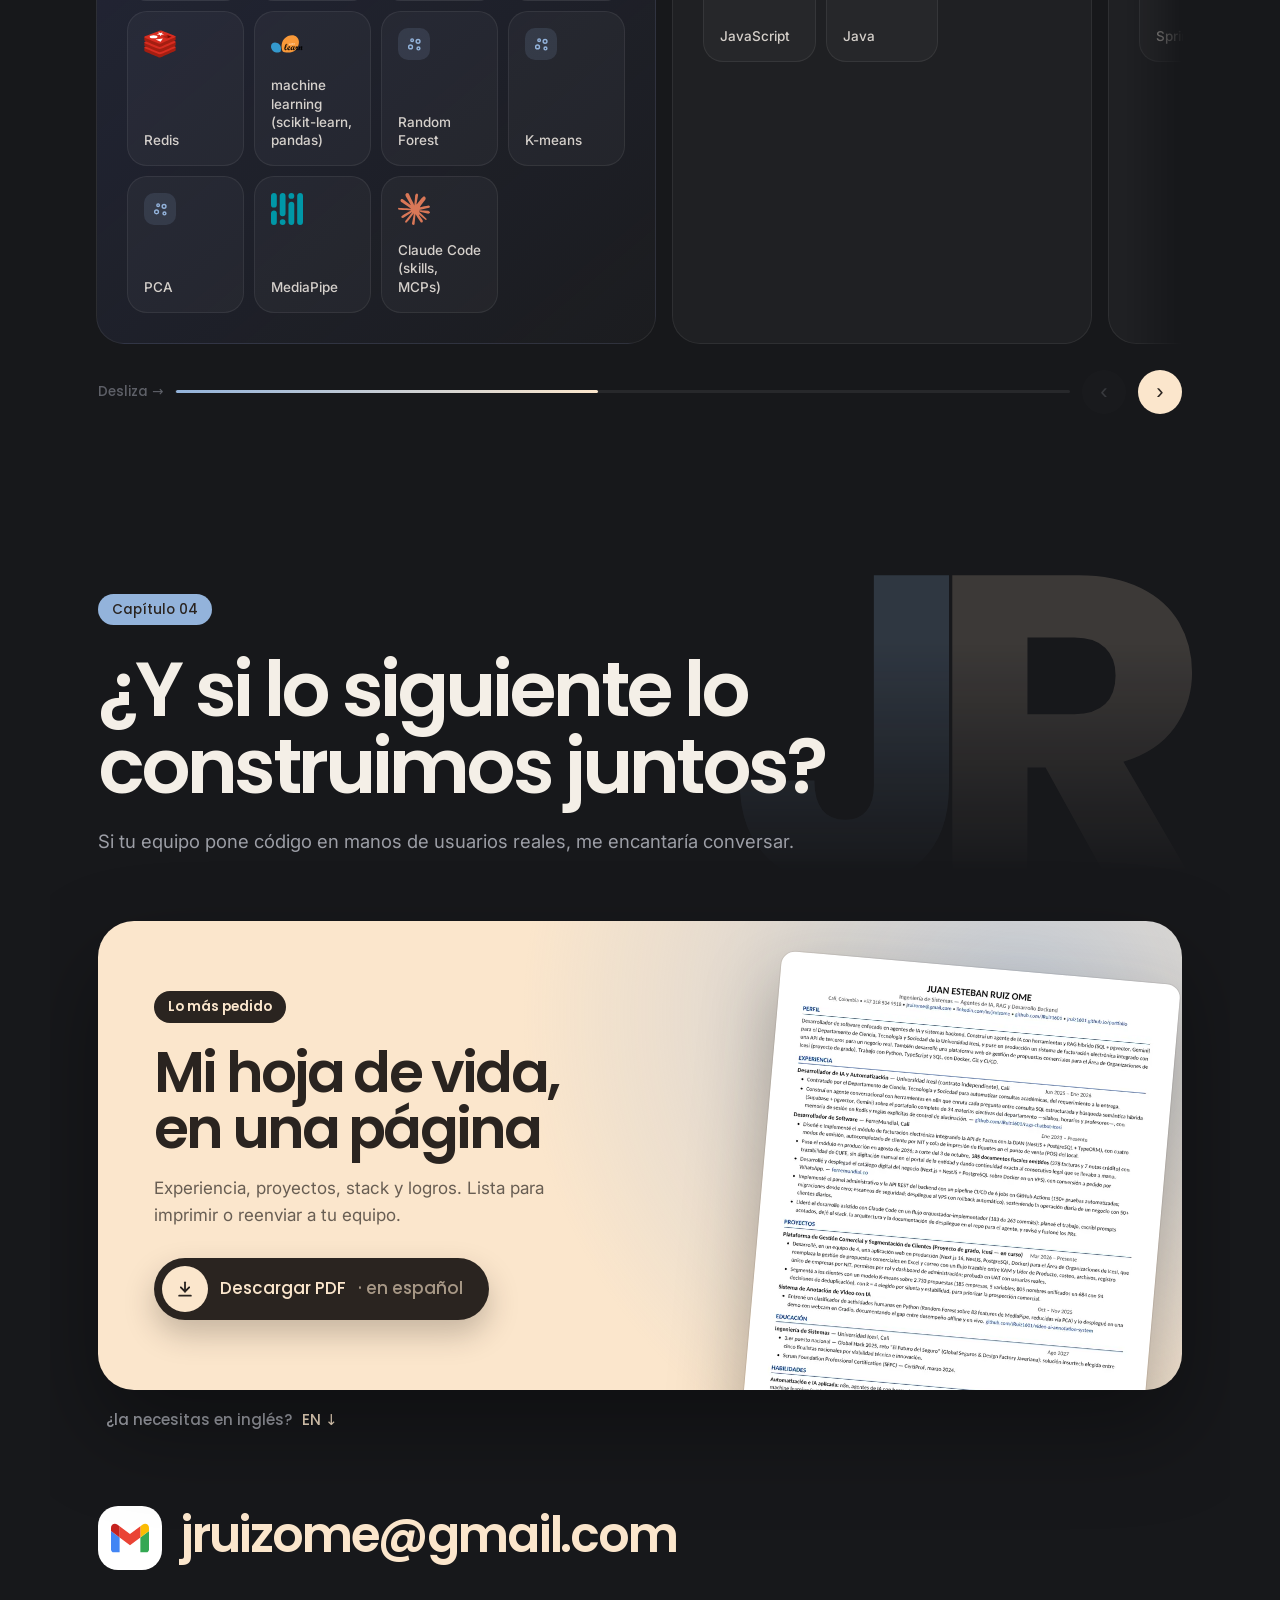
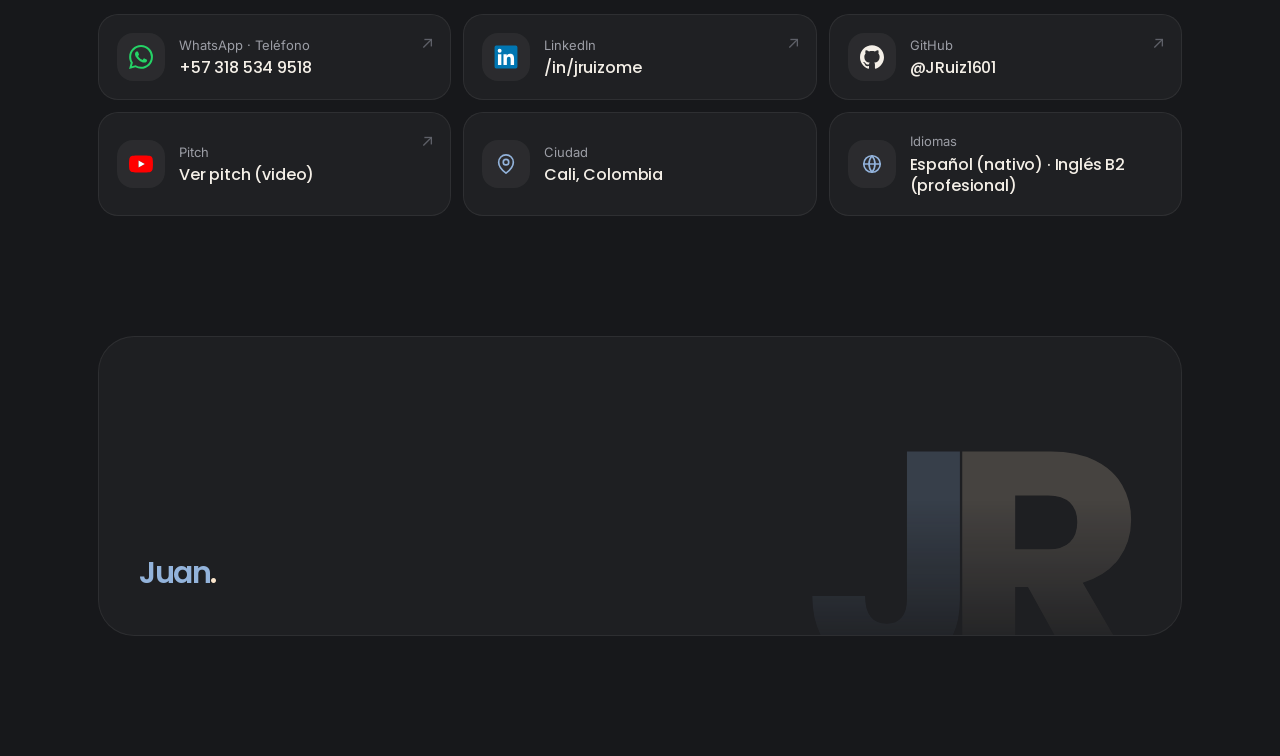
==== commit 6bb9ae6a: "HV actualizadas, certificado del Global Hack y JR del pie visible en celular - Reemplaza las HV en P" ====
--- a/index.html
+++ b/index.html
@@ -21,7 +21,7 @@
 <link rel="preconnect" href="https://fonts.googleapis.com">
 <link rel="preconnect" href="https://fonts.gstatic.com" crossorigin>
 <link rel="stylesheet" href="https://fonts.googleapis.com/css2?family=Poppins:wght@400;500;600;700&family=Inter:wght@400;500;600&display=swap">
-<link rel="stylesheet" href="styles.css?v=20">
+<link rel="stylesheet" href="styles.css?v=23">
 </head>
 <body>
 
@@ -125,7 +125,7 @@
 </main>
 
 <footer class="footer">
-  <div class="footer-card" data-fx="enter">
+  <div class="footer-card" data-fx="end">
     <span class="footer-jr" aria-hidden="true"><span class="j">J</span><span class="r">R</span></span>
     <div class="footer-row">
       <span class="footer-brand">Juan<span>.</span></span>
@@ -149,8 +149,8 @@
 </div>
 
 <script src="content.js?v=5"></script>
-<script src="story.js?v=20"></script>
+<script src="story.js?v=23"></script>
 <script src="logos.js?v=22"></script>
-<script src="app.js?v=22"></script>
+<script src="app.js?v=23"></script>
 </body>
 </html>
--- a/styles.css
+++ b/styles.css
@@ -2068,3 +2068,59 @@
   transition: opacity 0.6s var(--ease);
 }
 .page-veil.on { opacity: 1; transition-duration: 0.36s; }
+
+/* ---------- evidencia: certificado del Global Hack ---------- */
+.cert-btn {
+  margin-top: 24px;
+  display: inline-flex;
+  align-items: center;
+  gap: 14px;
+  padding: 8px 20px 8px 8px;
+  border: 1px solid rgba(251, 230, 204, 0.18);
+  border-radius: 999px;
+  background: rgba(251, 230, 204, 0.08);
+  color: var(--cream);
+  font-family: var(--display);
+  font-size: 15px;
+  font-weight: 500;
+  cursor: zoom-in;
+  transition: transform 0.45s var(--spring), background 0.3s var(--ease);
+}
+.cert-thumb {
+  width: 58px;
+  height: 44px;
+  border-radius: 10px;
+  overflow: hidden;
+  background: #fff;
+  box-shadow: 0 6px 16px rgba(0, 0, 0, 0.3);
+  rotate: -4deg;
+  transition: rotate 0.45s var(--spring);
+}
+.cert-thumb img { width: 100%; height: 100%; object-fit: cover; display: block; }
+.cert-arrow { color: var(--sky); transition: transform 0.45s var(--spring); }
+.cert-btn:hover { transform: translateY(-2px); background: rgba(251, 230, 204, 0.14); }
+.cert-btn:hover .cert-thumb { rotate: 0deg; }
+.cert-btn:hover .cert-arrow { transform: translate(2px, -2px); }
+.cert-btn:focus-visible, .cert-link:focus-visible { outline: none; box-shadow: 0 0 0 3px var(--bg), 0 0 0 5px var(--sky); }
+.cert-link {
+  display: inline-block;
+  margin-top: 10px;
+  margin-left: 8px;
+  padding: 3px 4px;
+  border: none;
+  background: none;
+  color: var(--sky);
+  font-family: var(--display);
+  font-size: 13px;
+  font-weight: 500;
+  cursor: zoom-in;
+  text-decoration: underline;
+  text-decoration-color: rgba(147, 179, 219, 0.4);
+  text-underline-offset: 3px;
+}
+
+/* JR del pie de página más visible en celular */
+@media (max-width: 720px) {
+  .footer-card { min-height: 260px; }
+  .footer-jr { font-size: 240px; right: 14px; bottom: -28px; }
+}
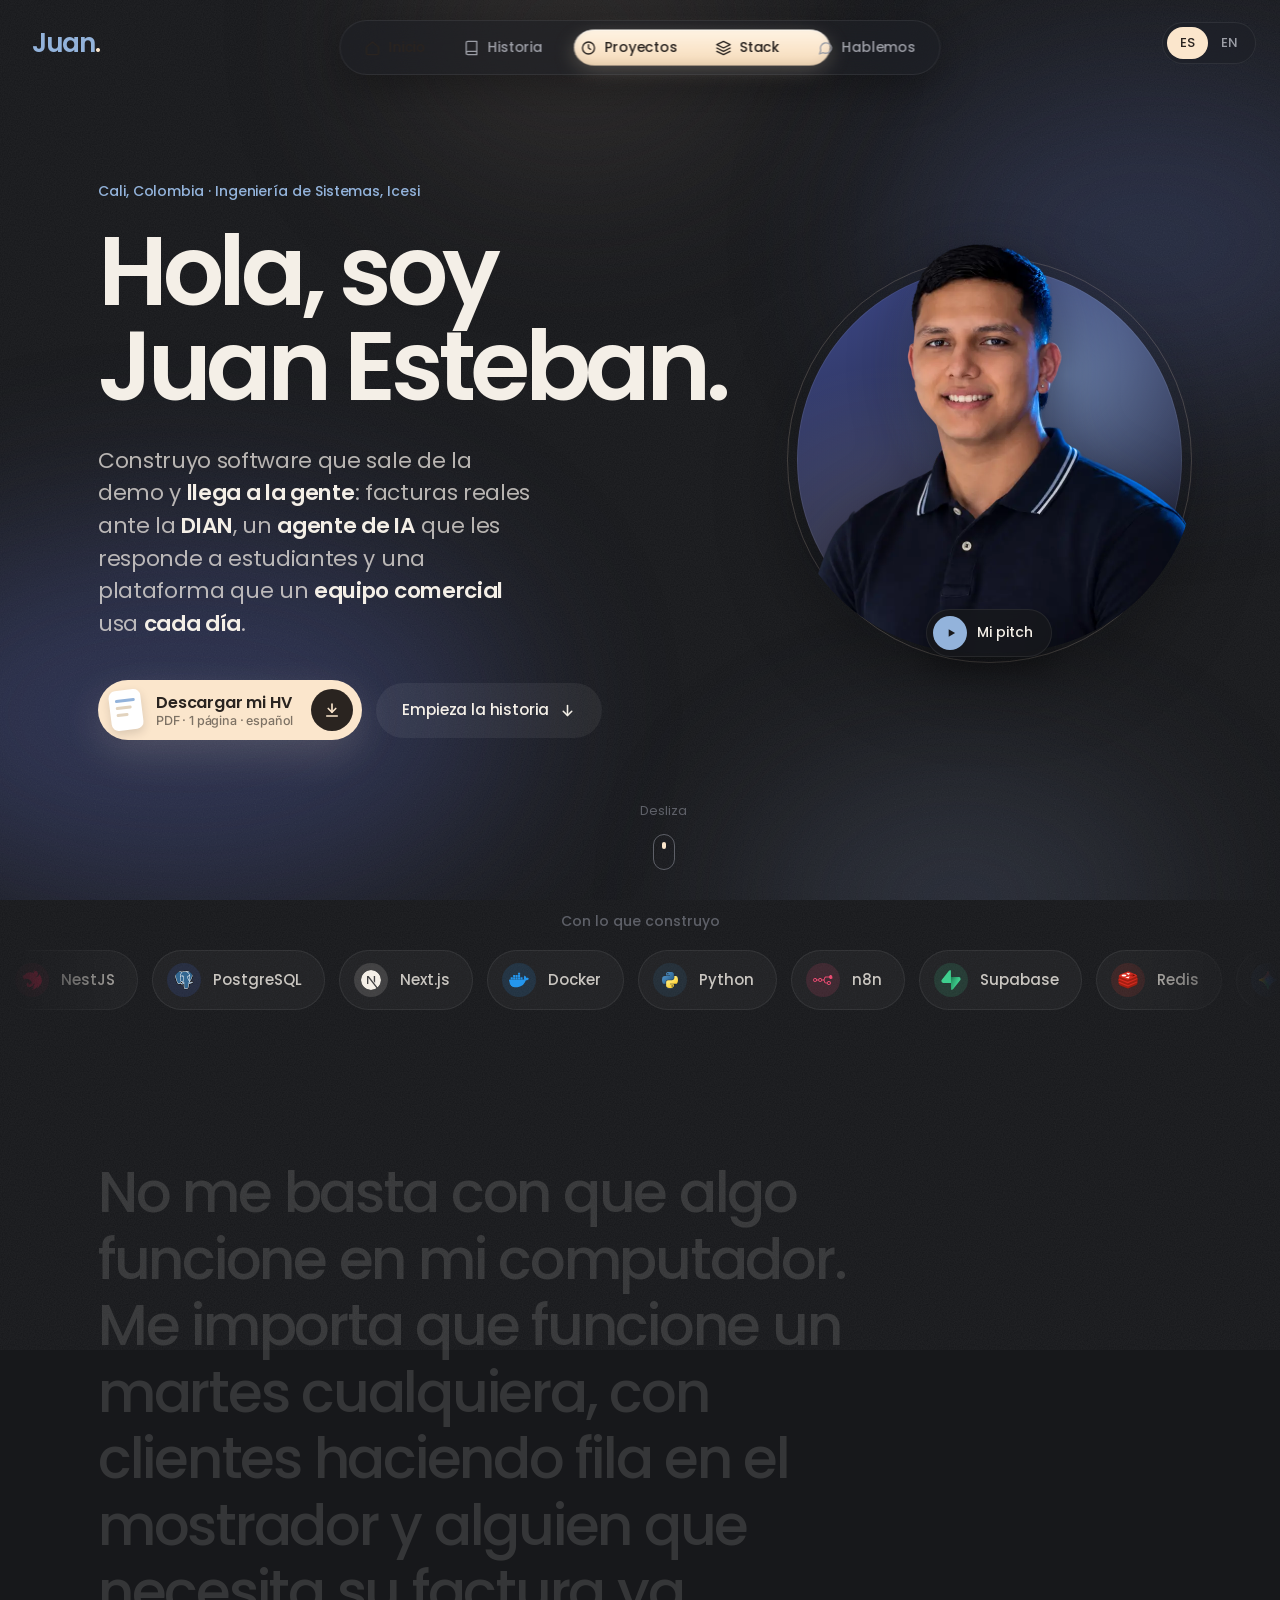
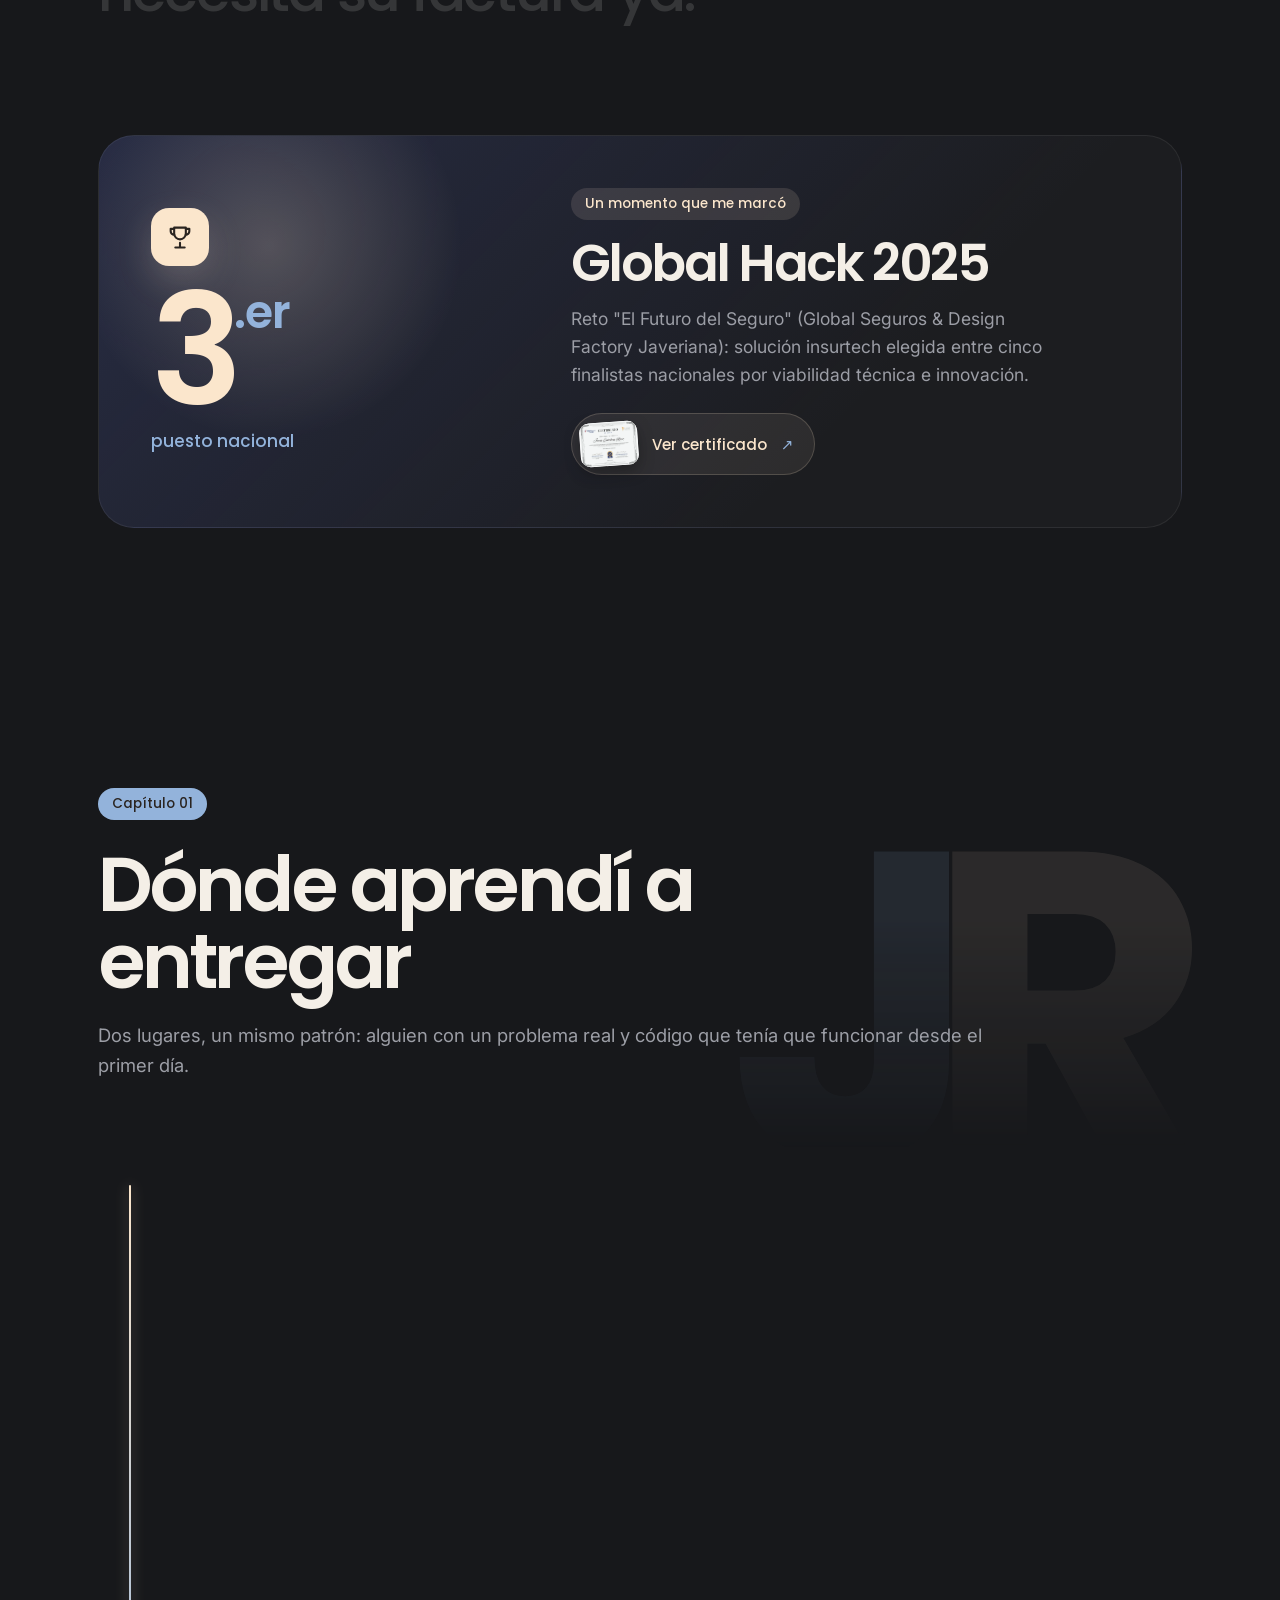
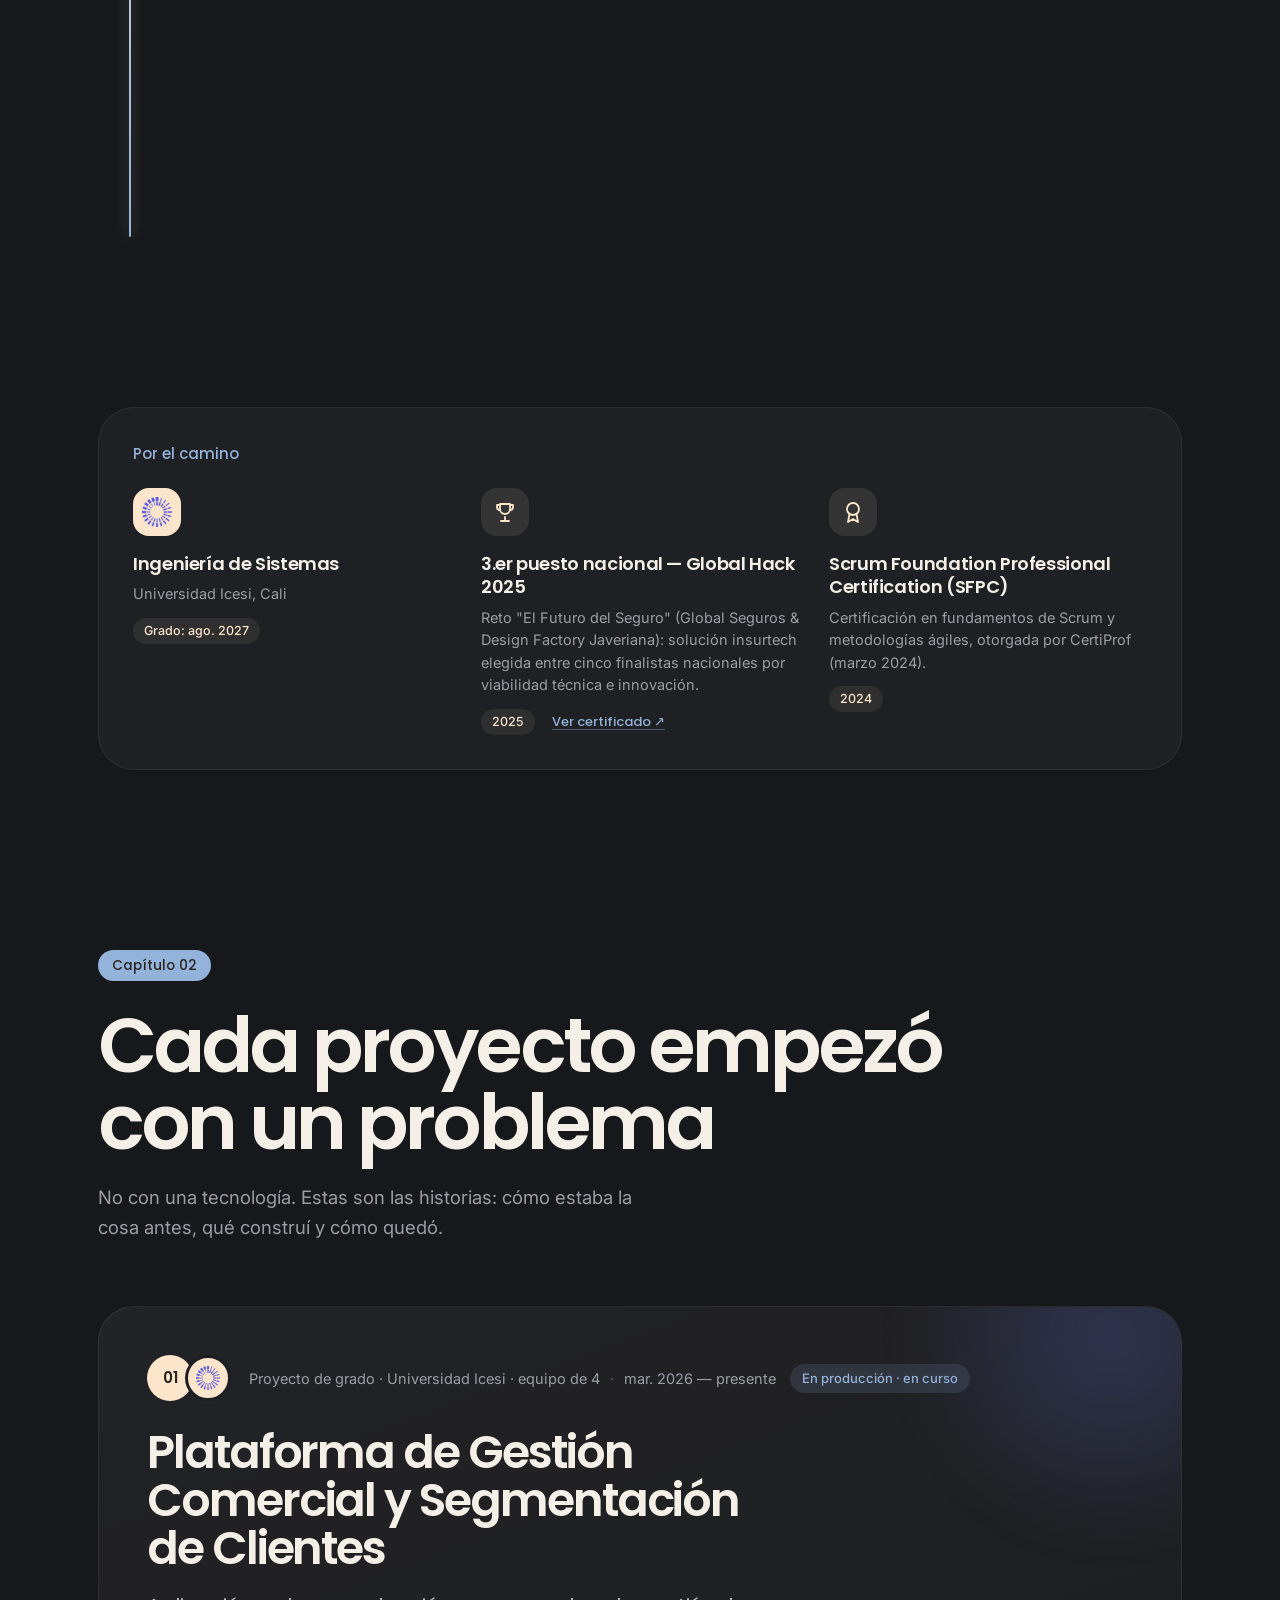
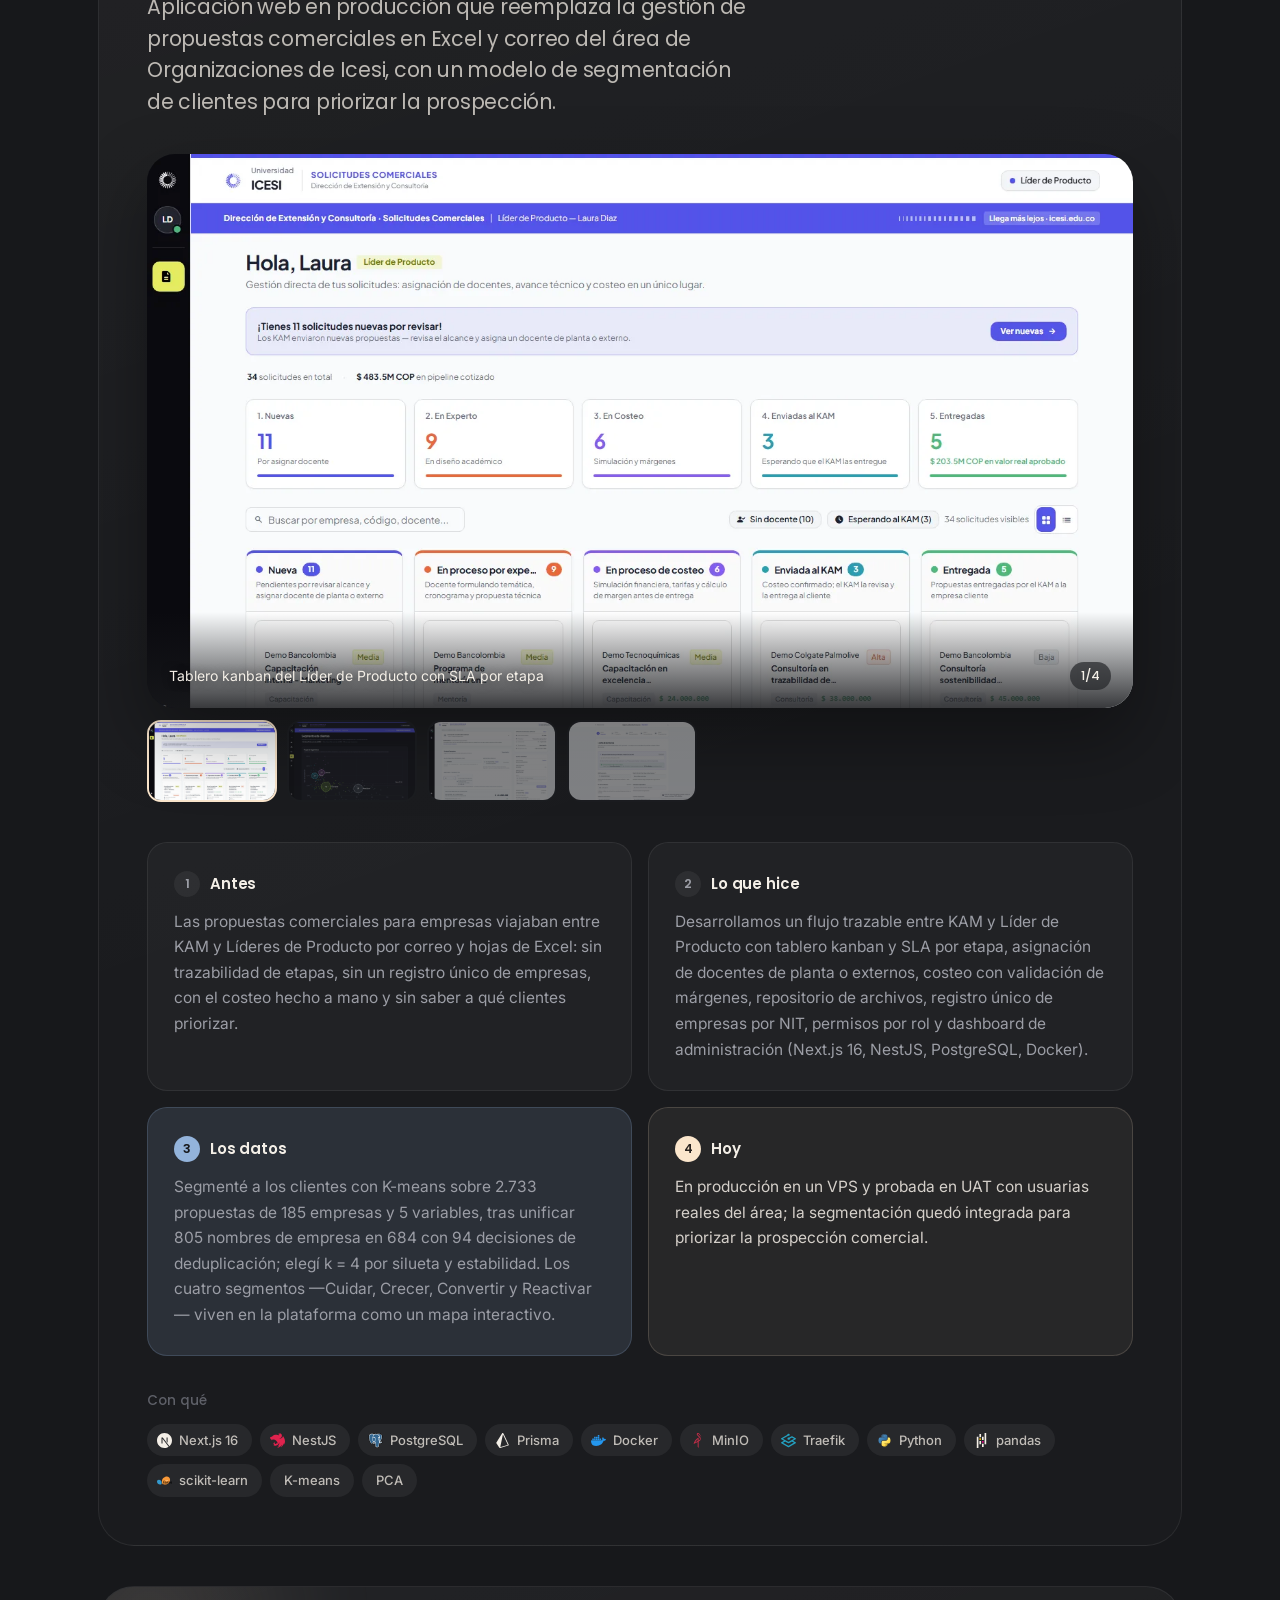
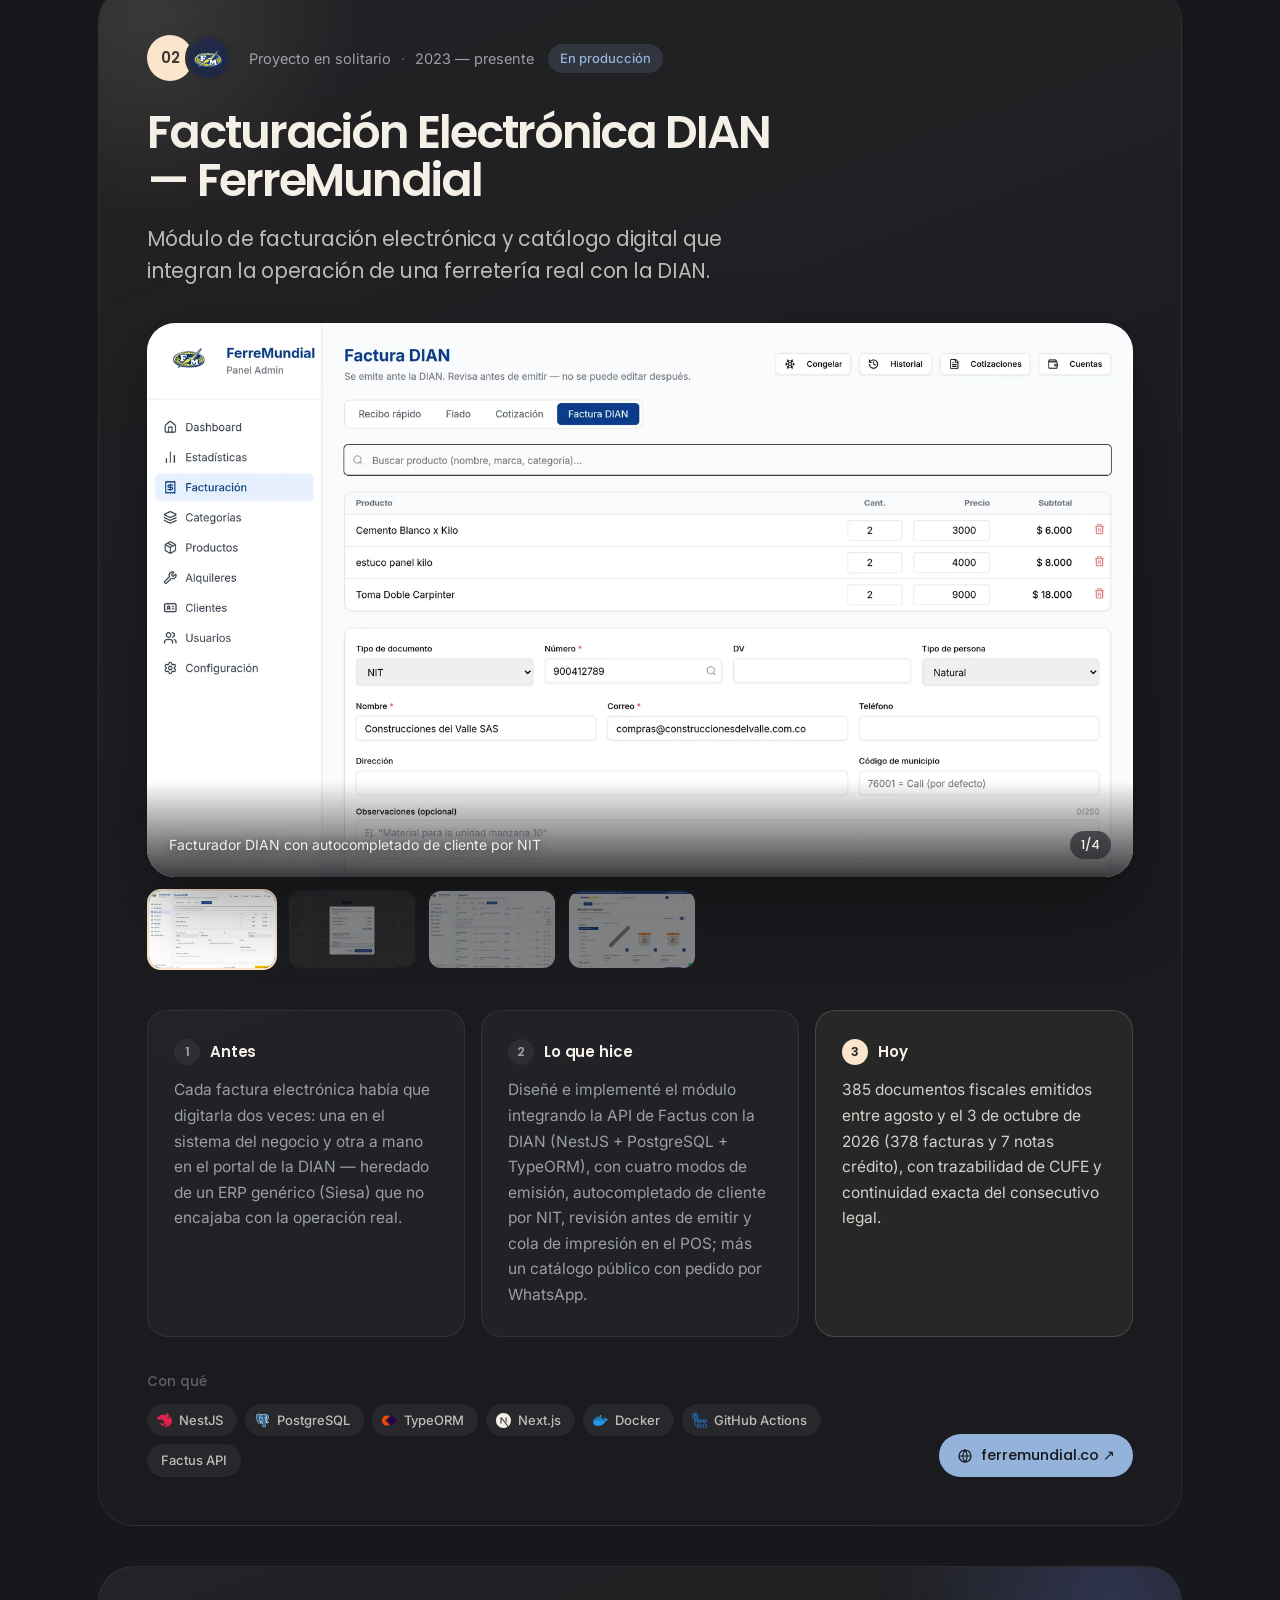
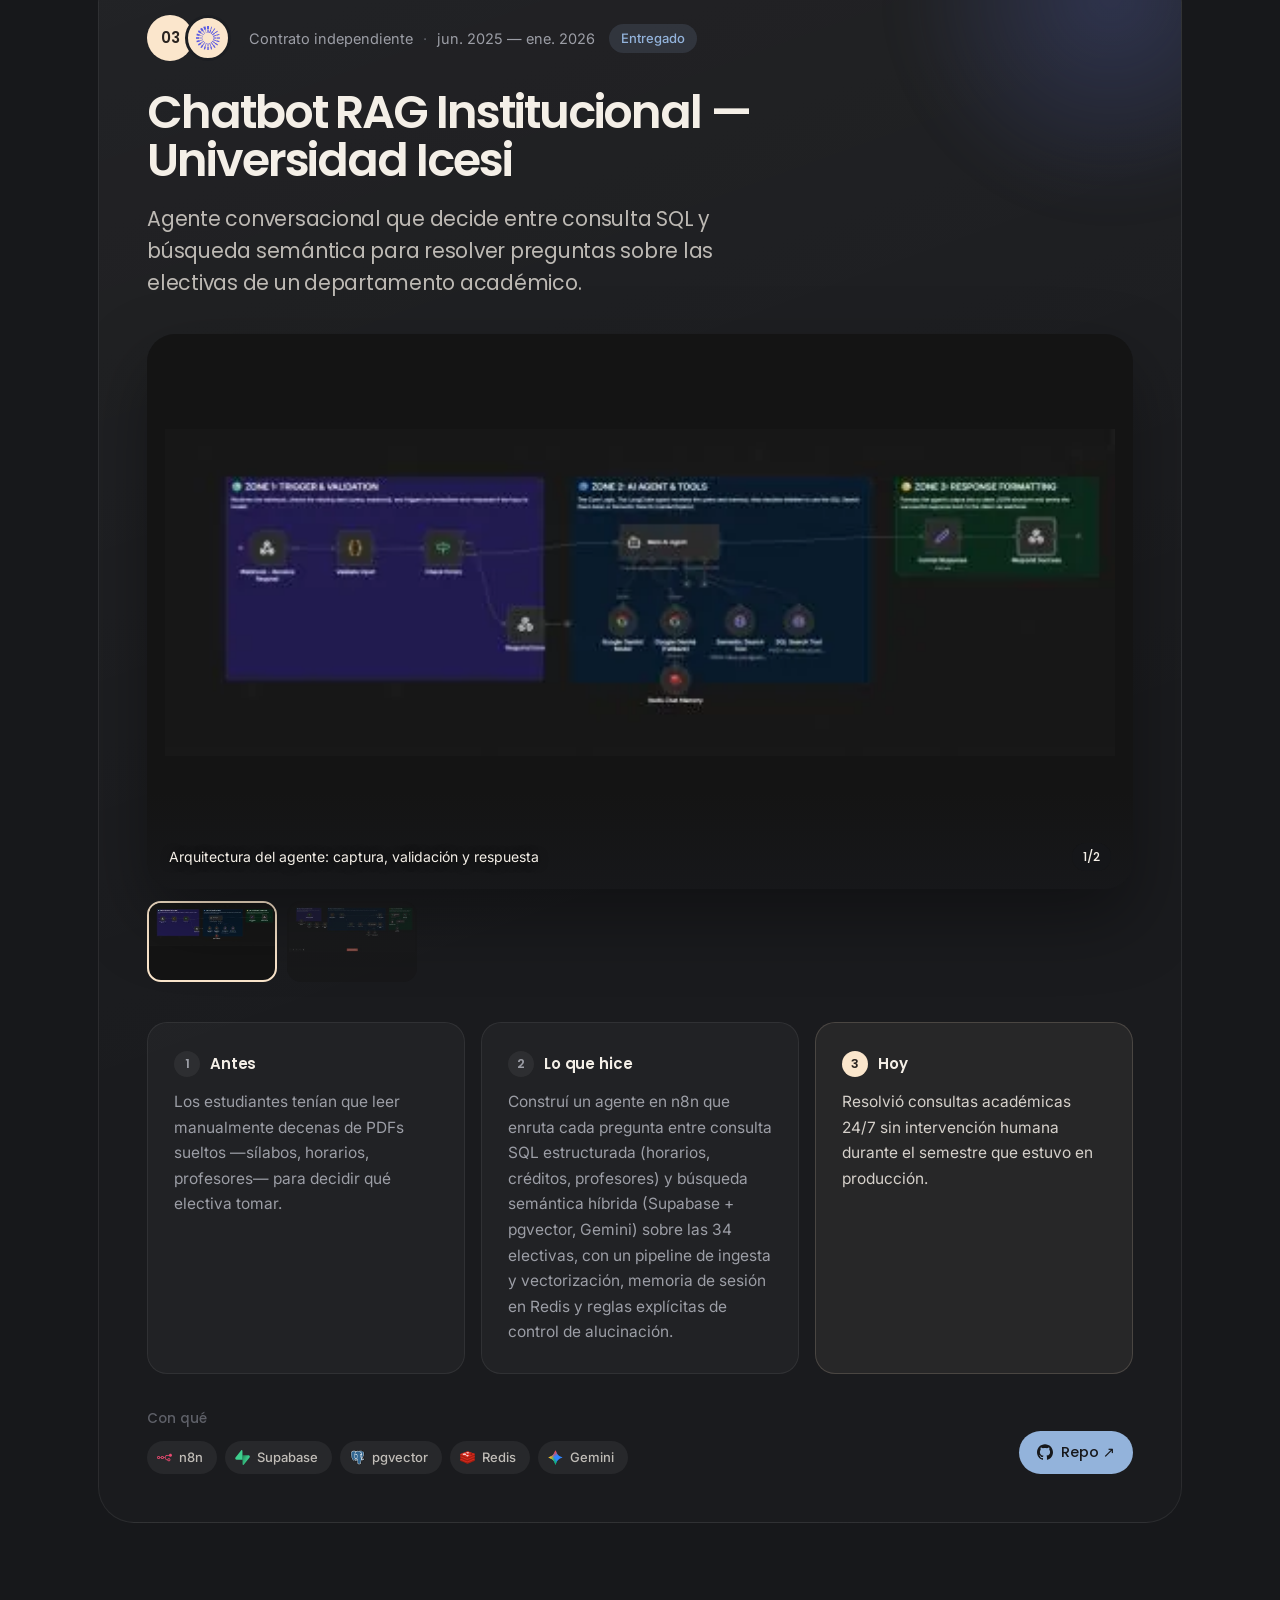
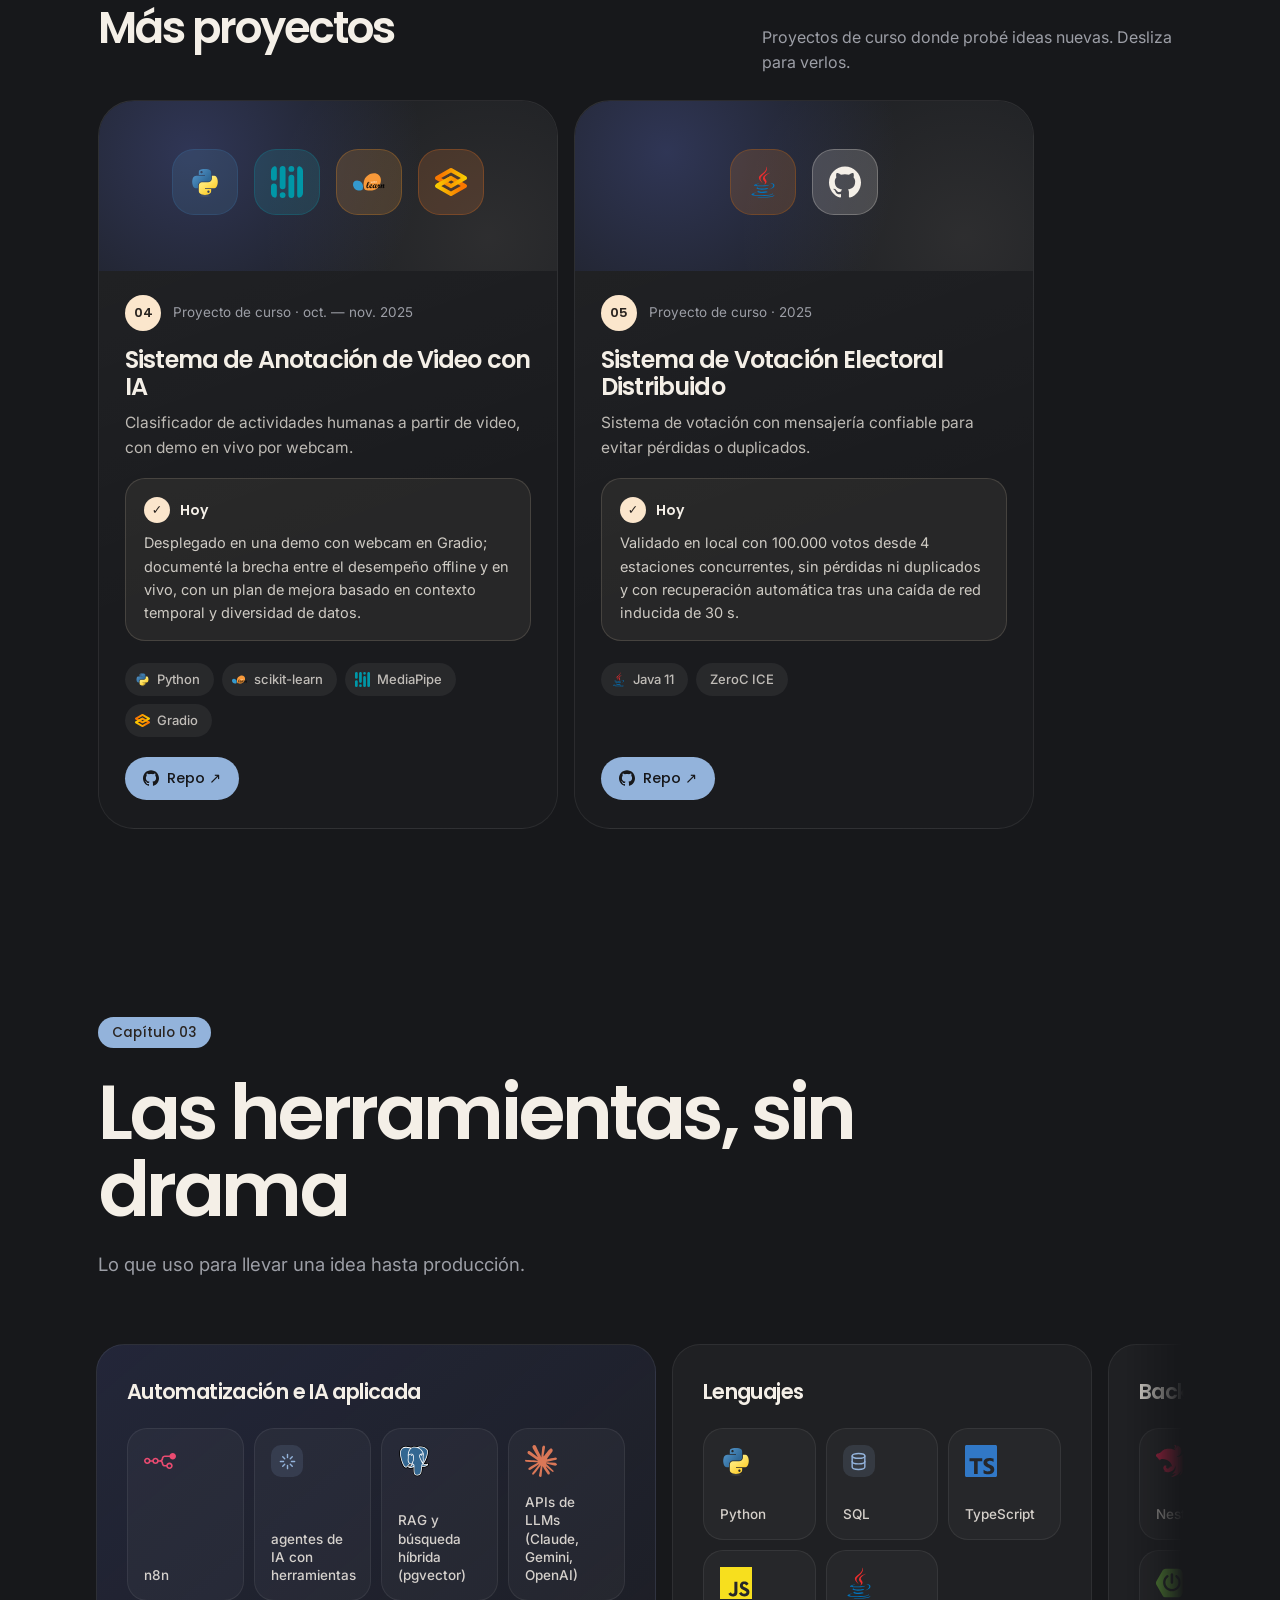
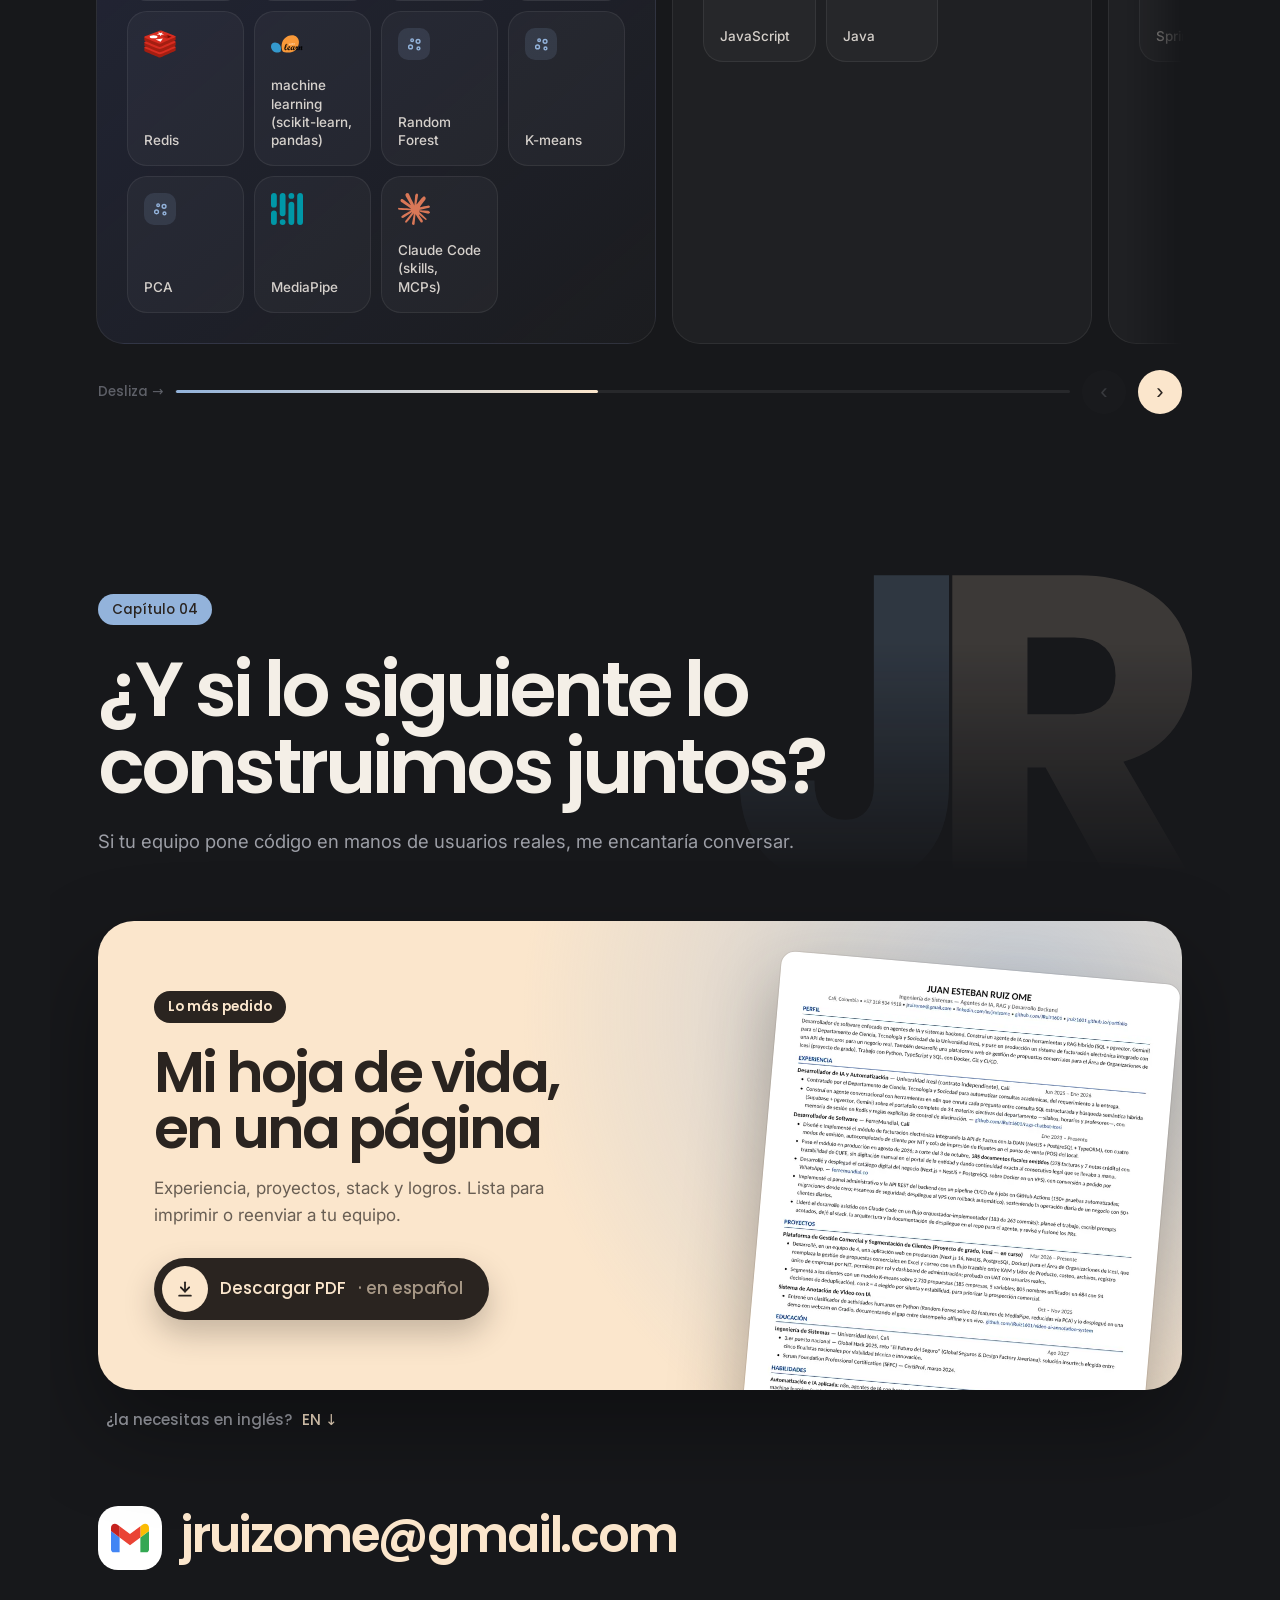
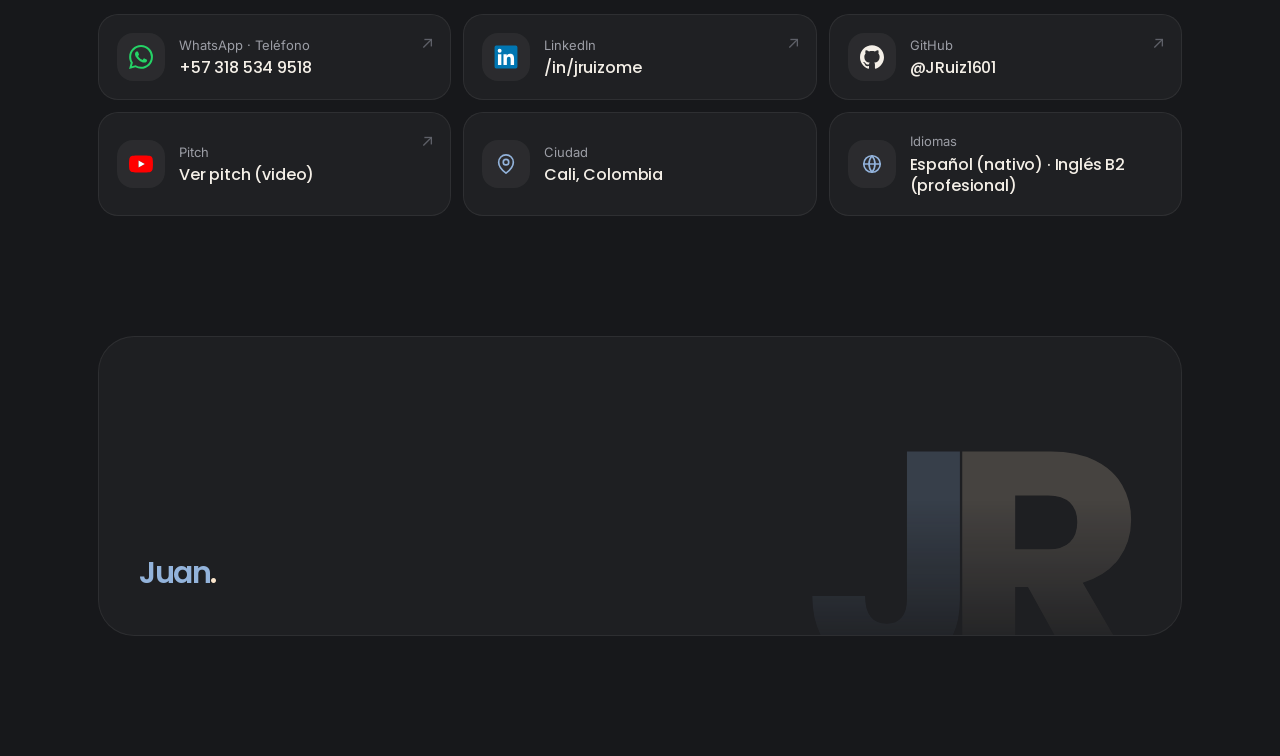
==== commit f676e834: "Quita las graficas de PCA y silueta de la galeria del proyecto de grado Co-Authored-By: Claude Opus " ====
--- a/index.html
+++ b/index.html
@@ -148,7 +148,7 @@
   <div class="video-frame" id="videoFrame"></div>
 </div>
 
-<script src="content.js?v=5"></script>
+<script src="content.js?v=6"></script>
 <script src="story.js?v=23"></script>
 <script src="logos.js?v=22"></script>
 <script src="app.js?v=23"></script>
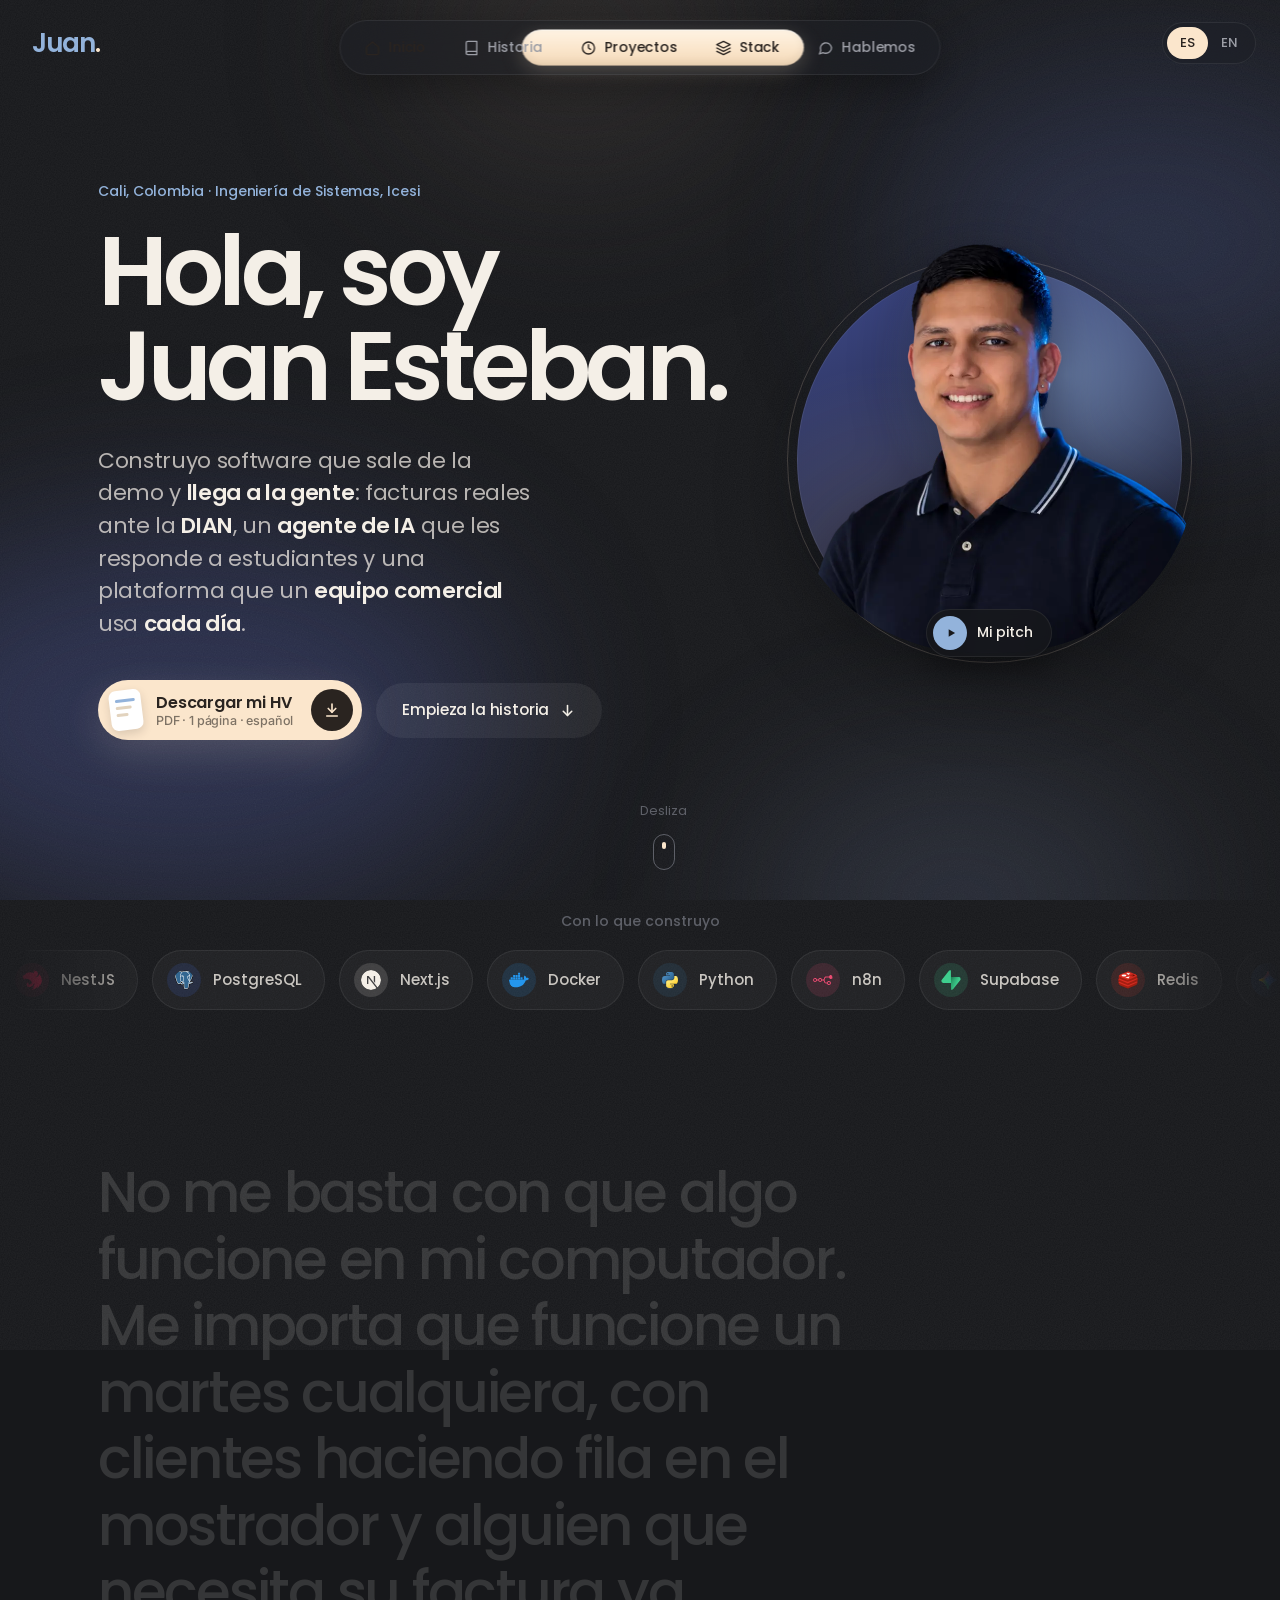
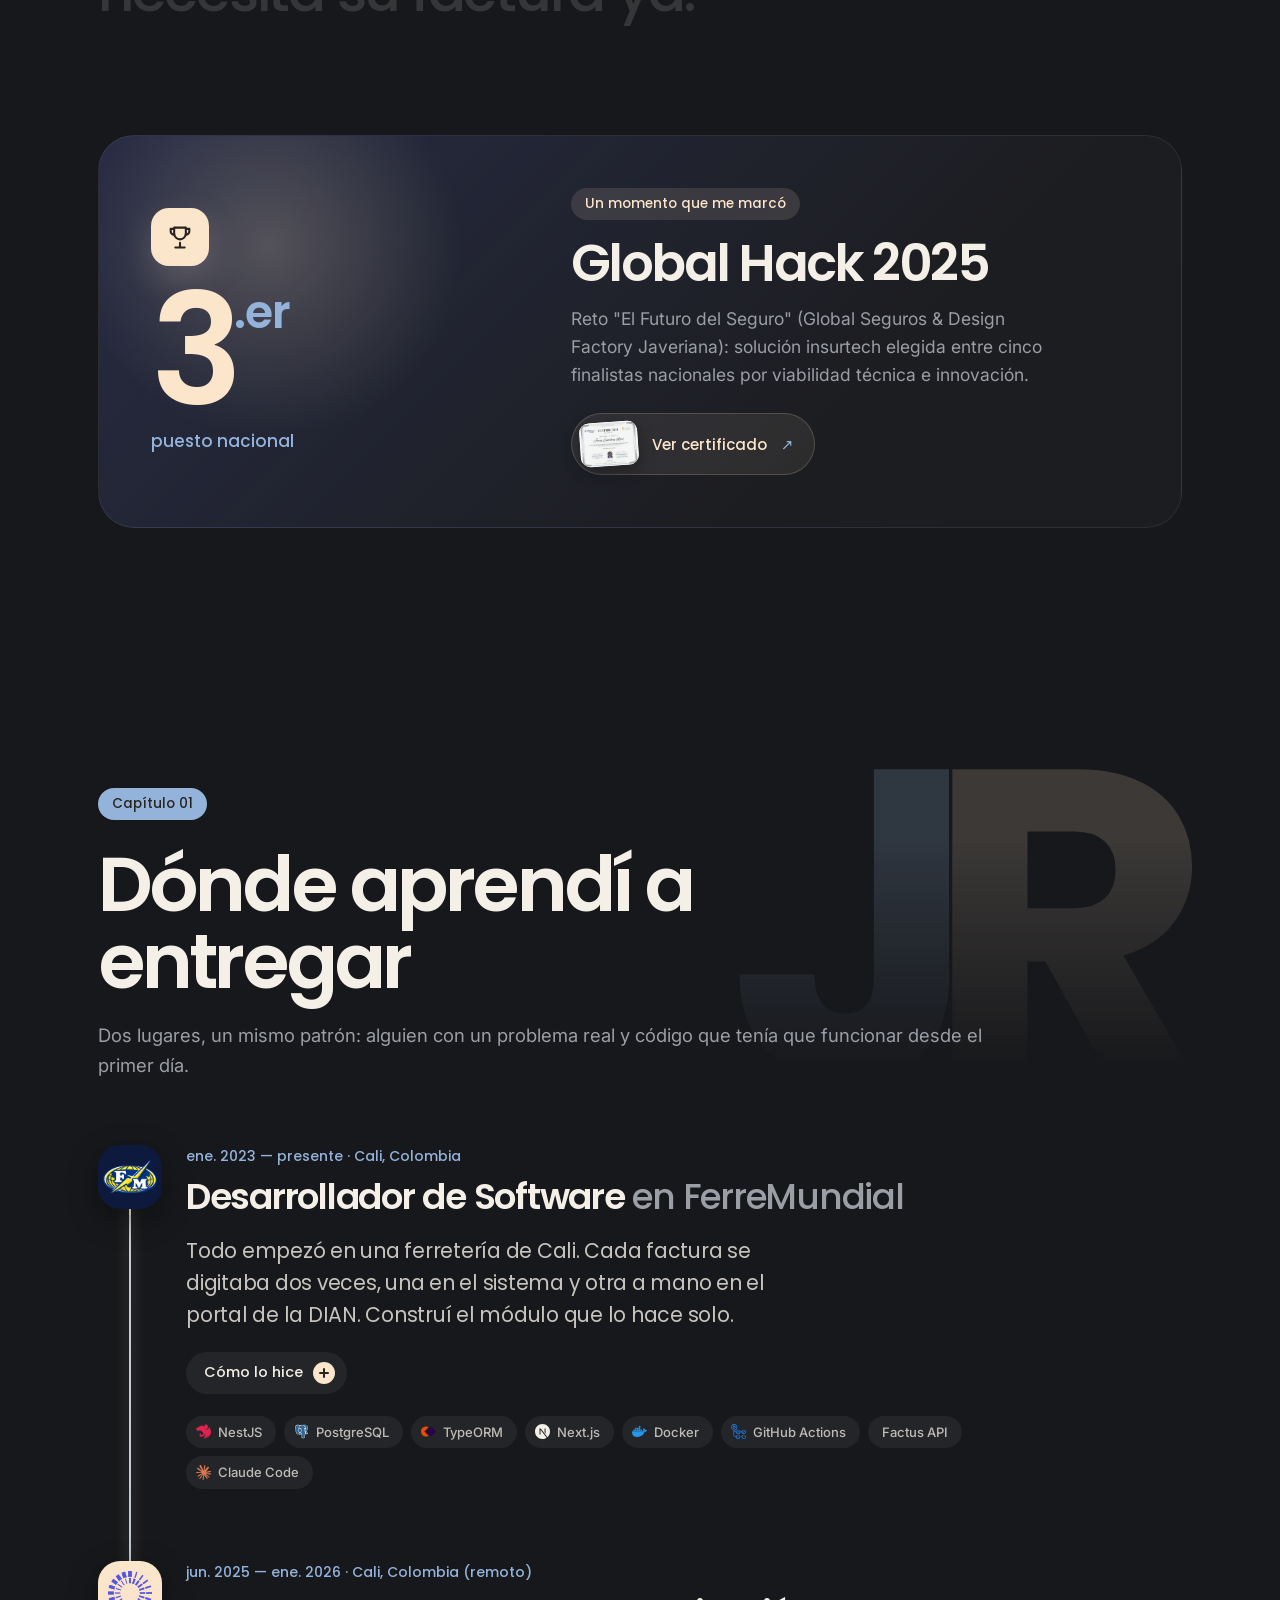
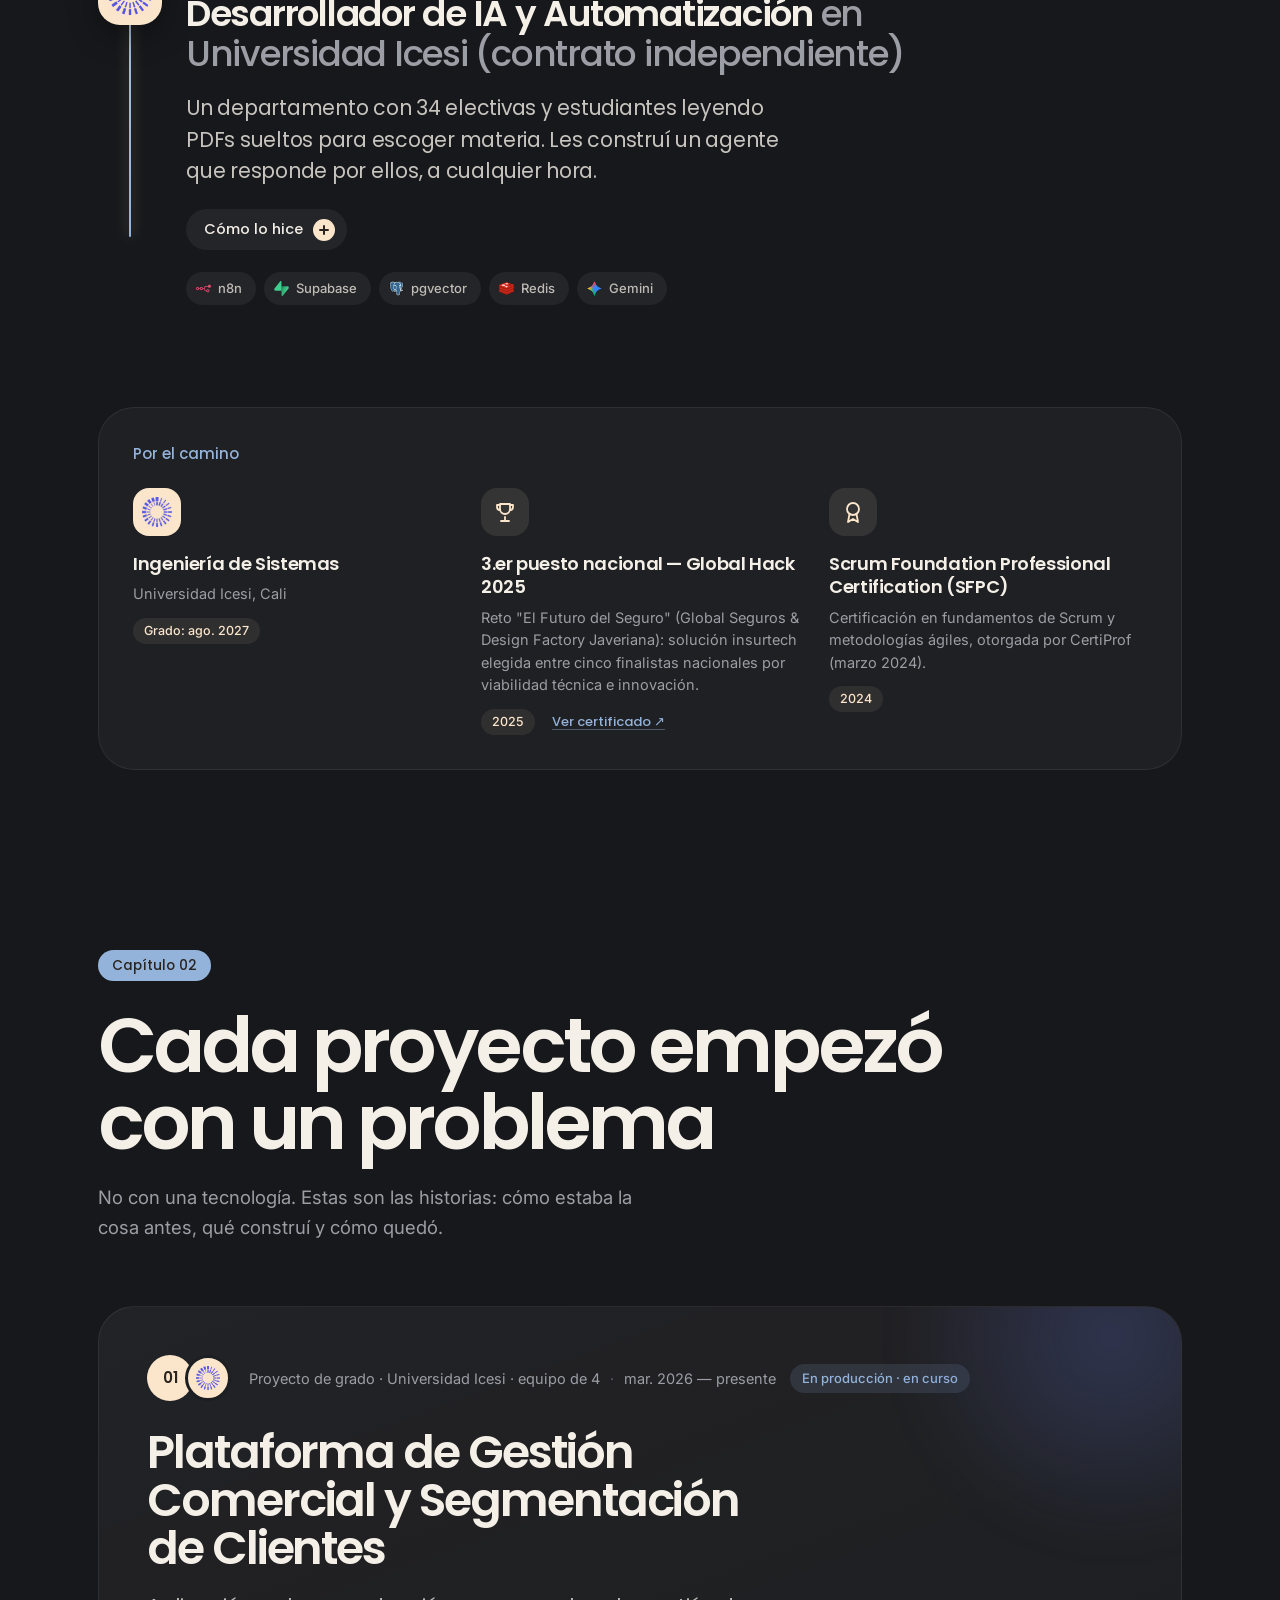
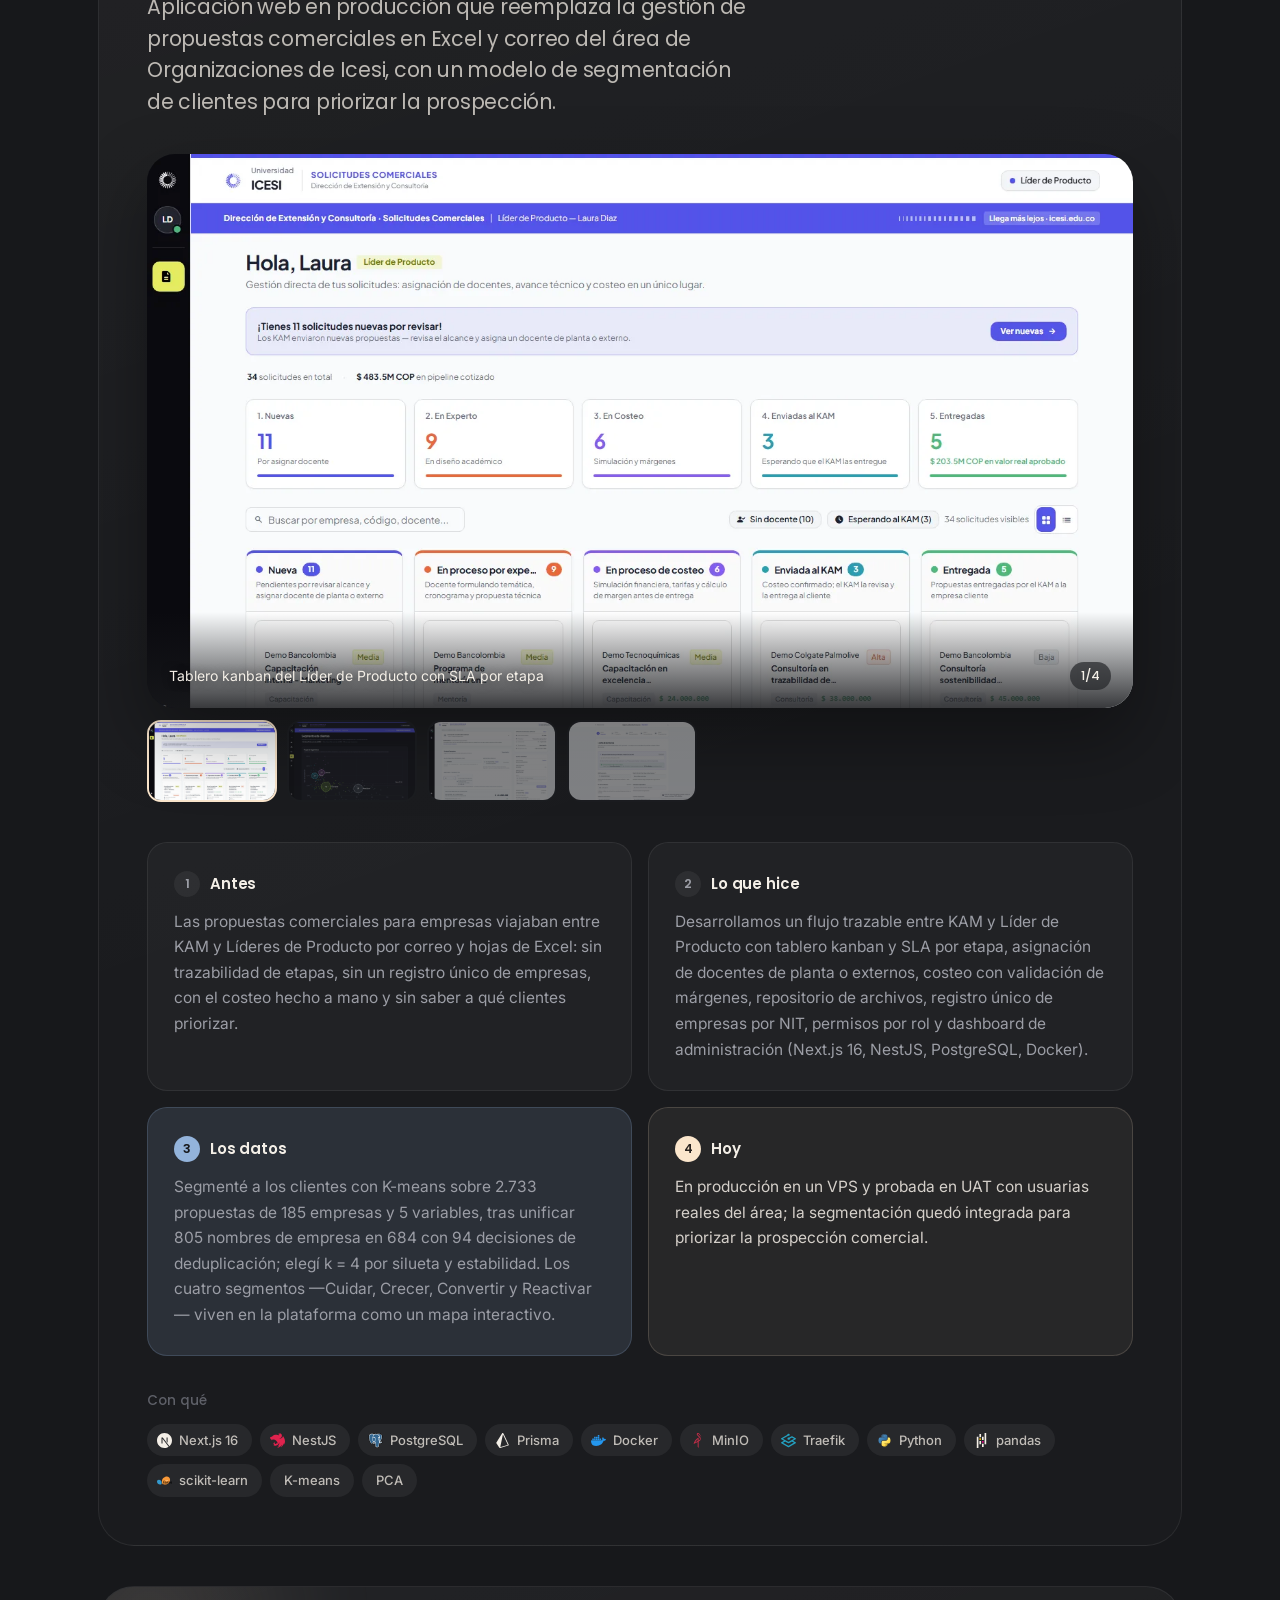
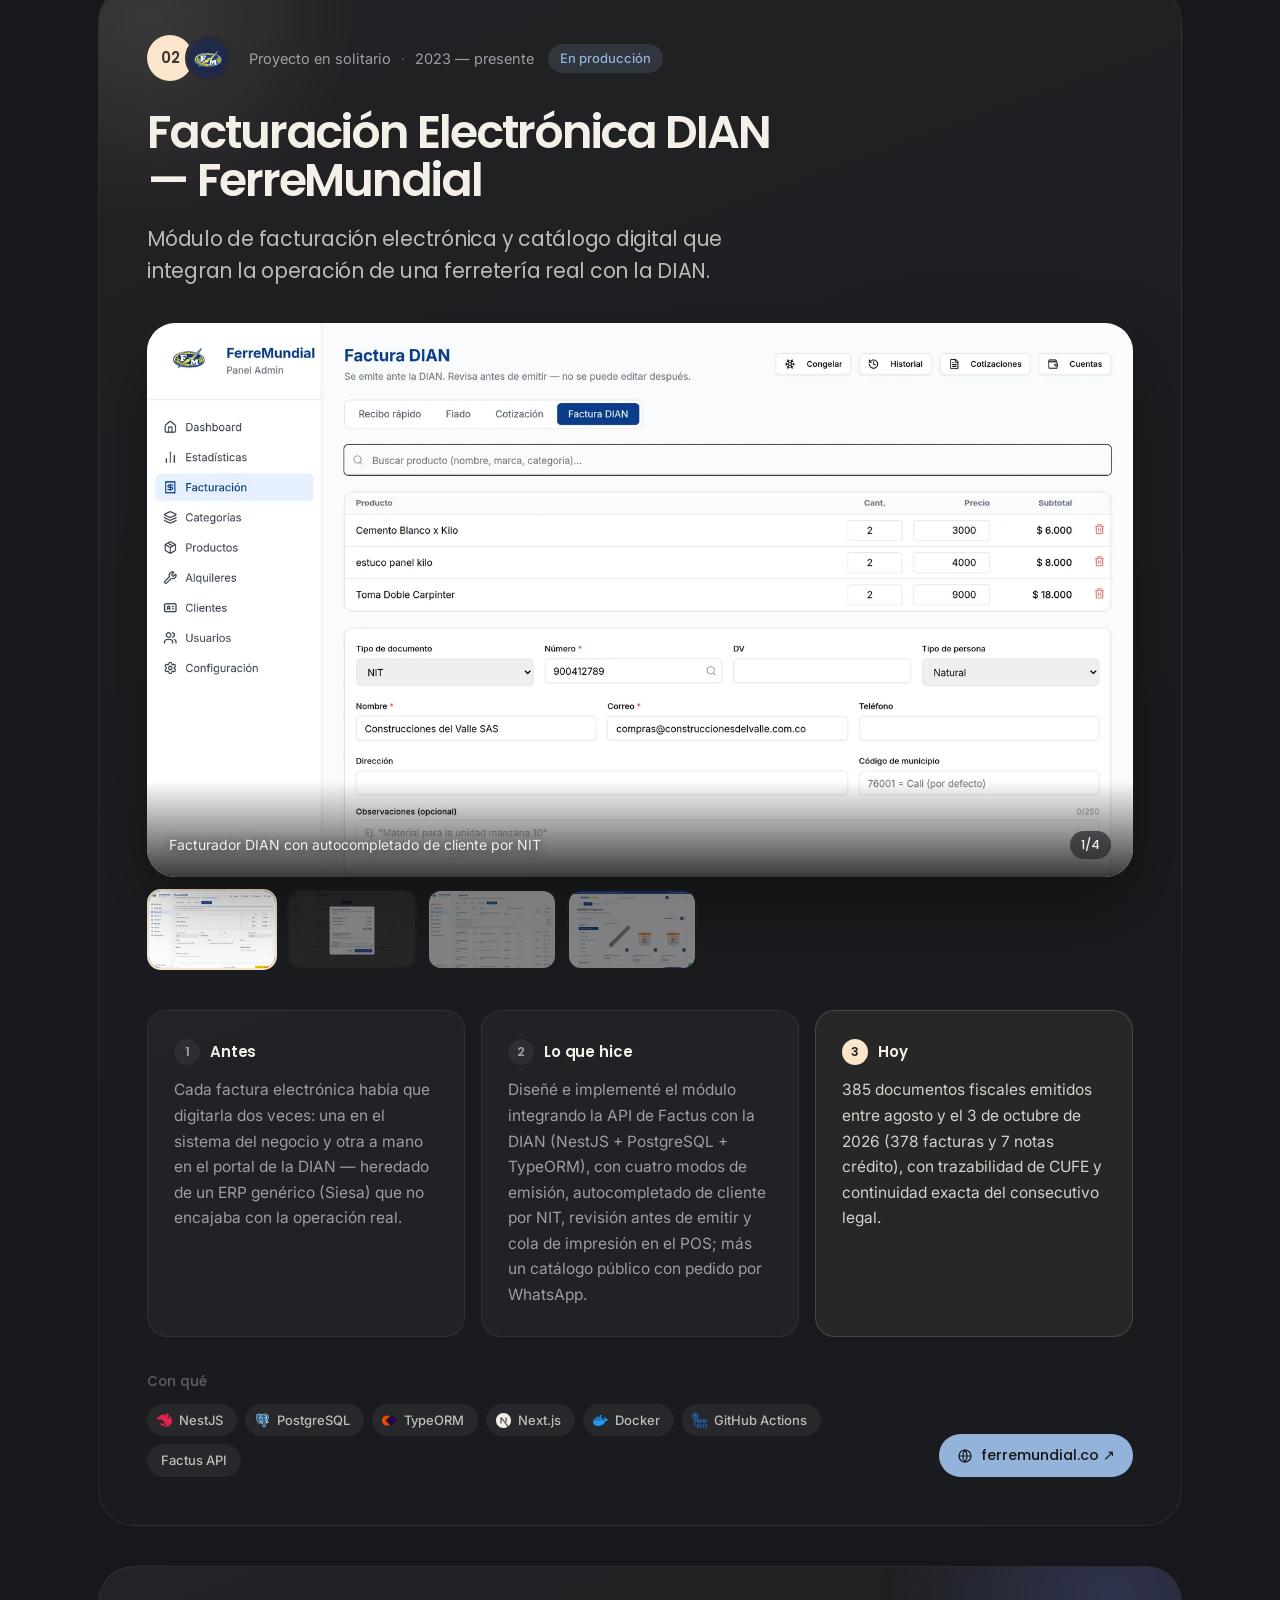
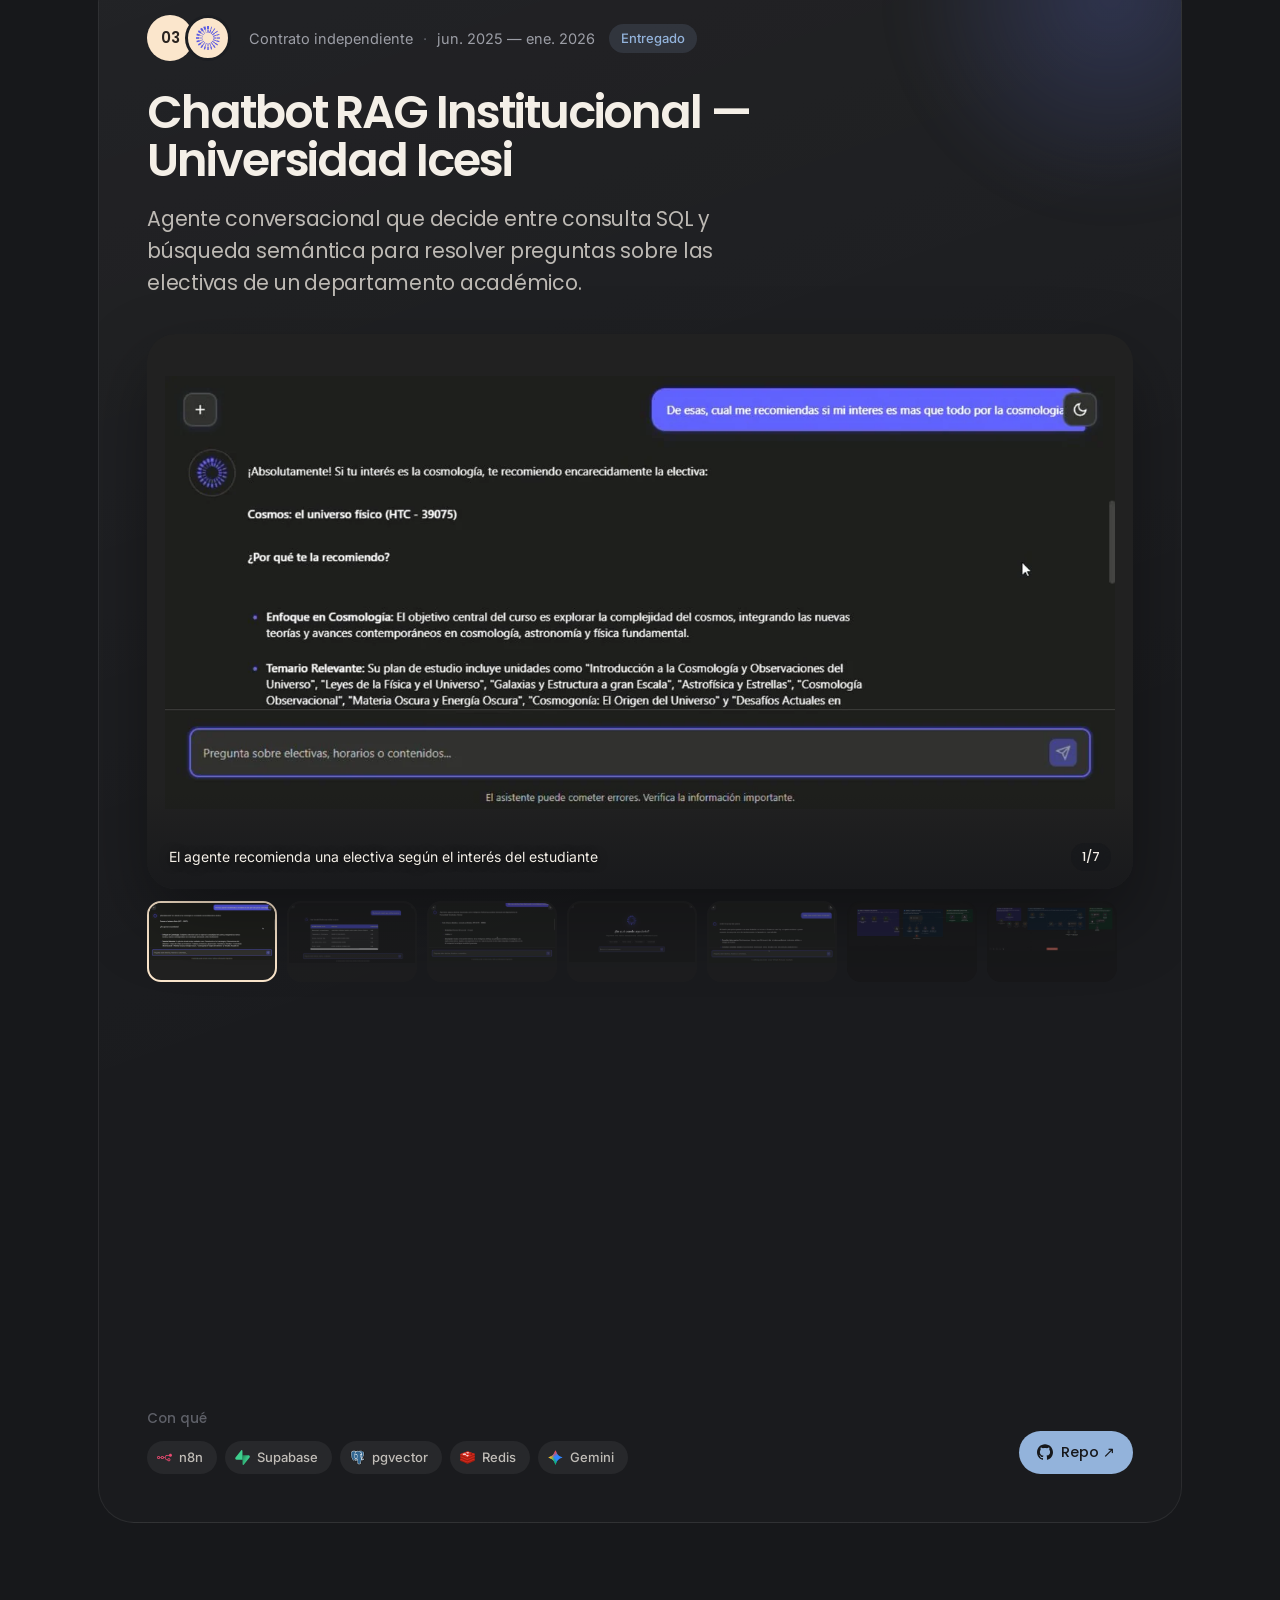
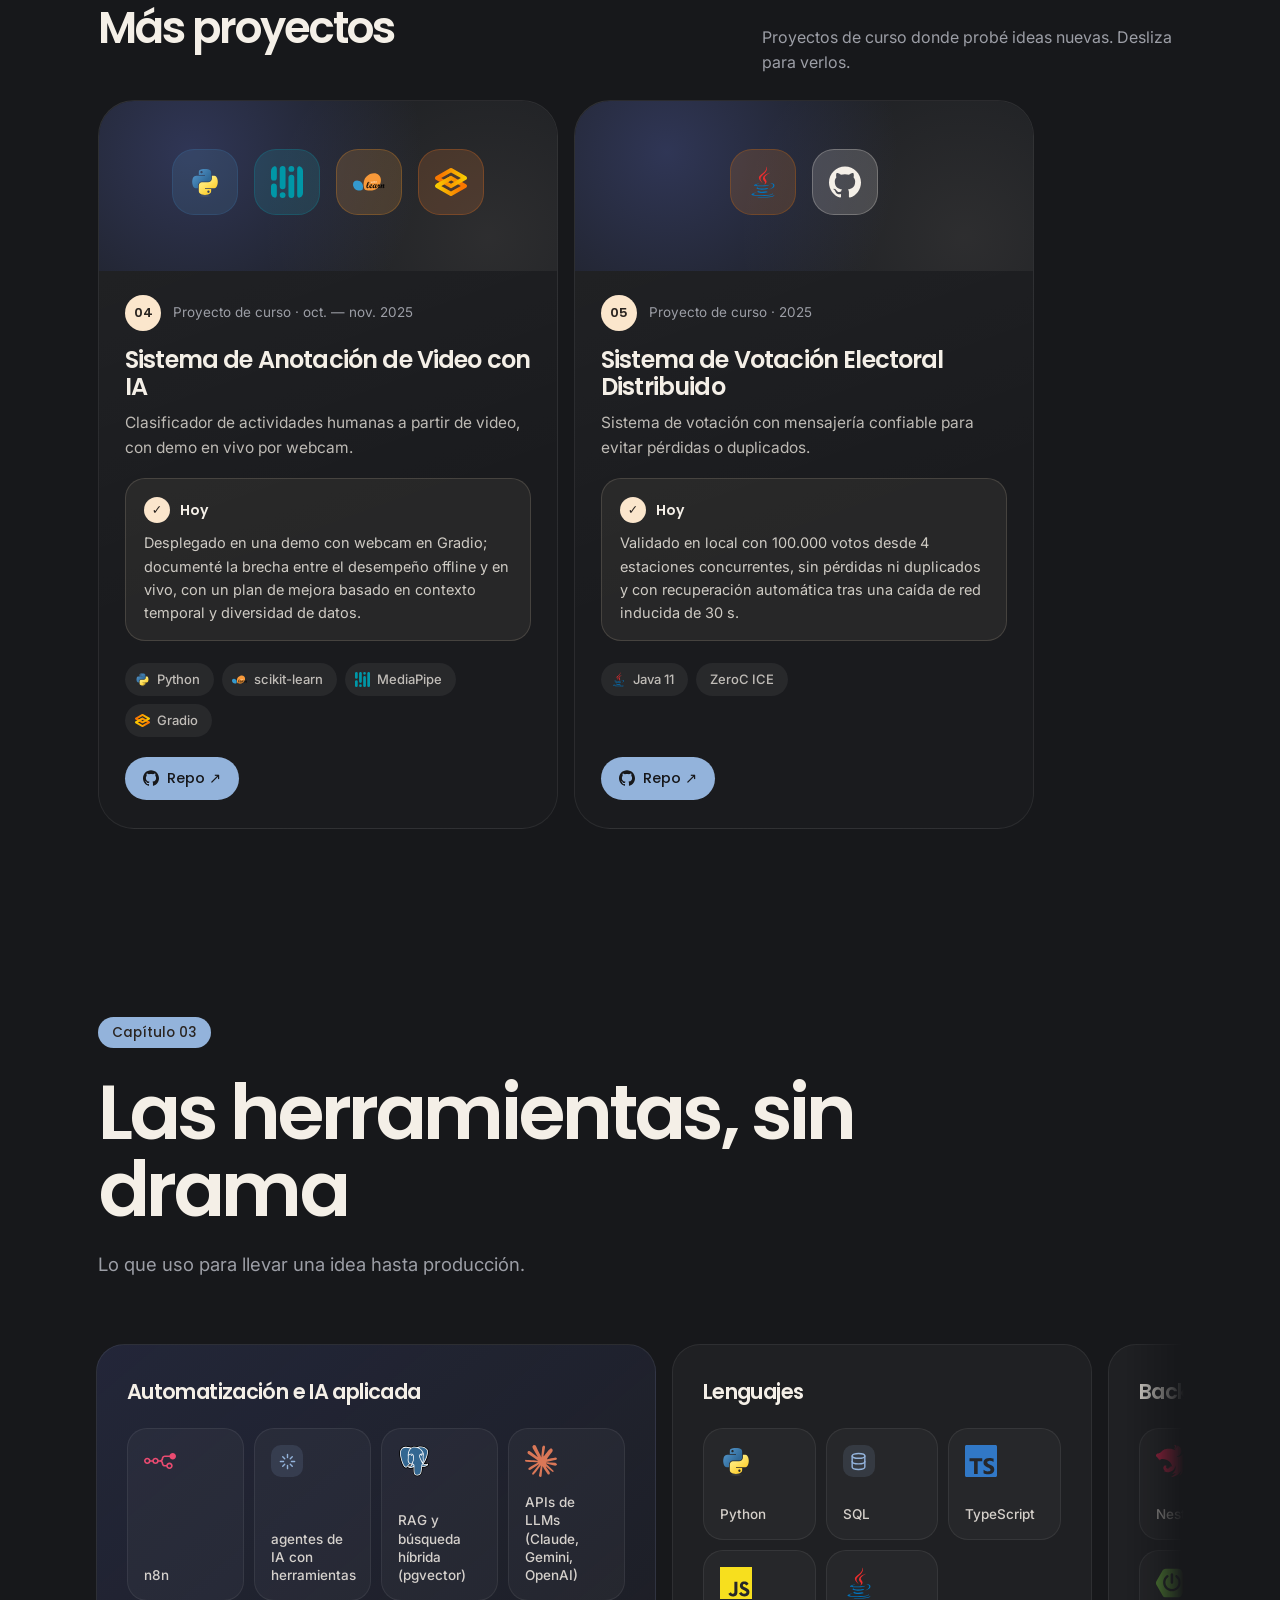
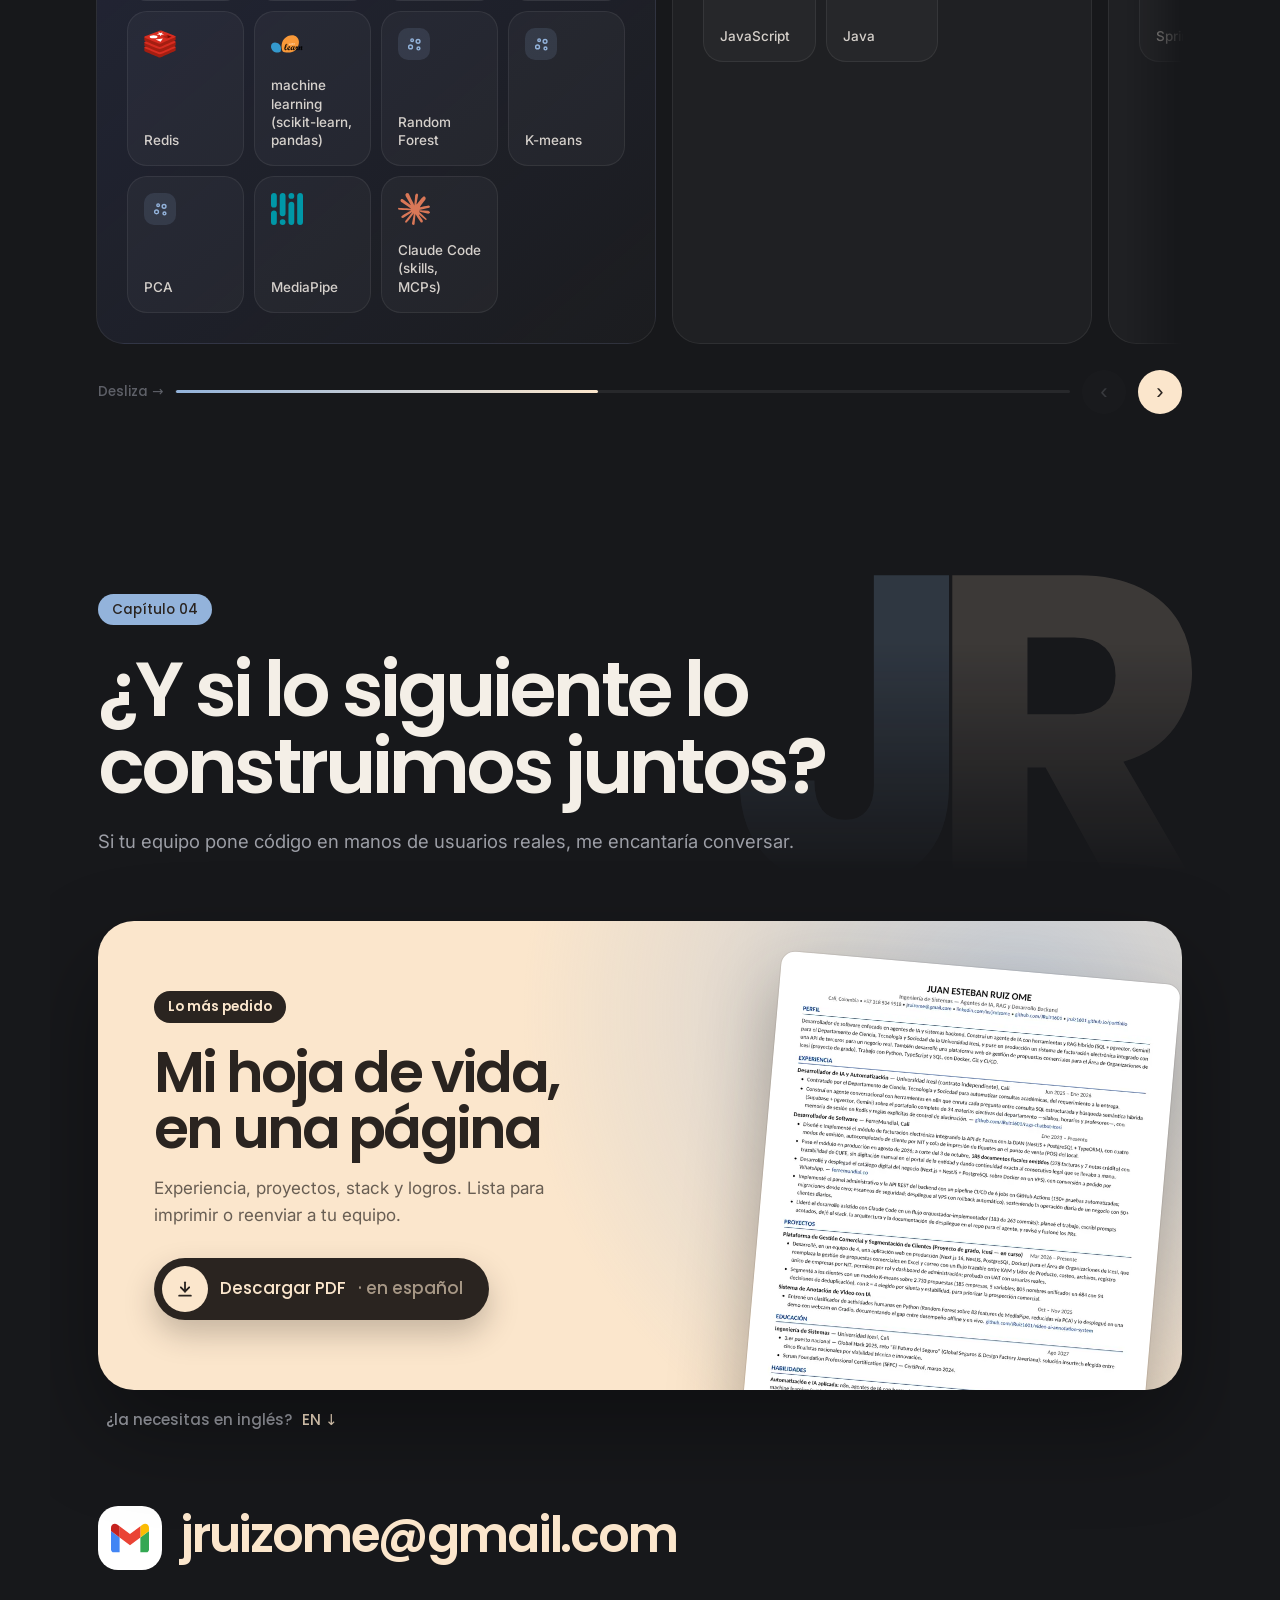
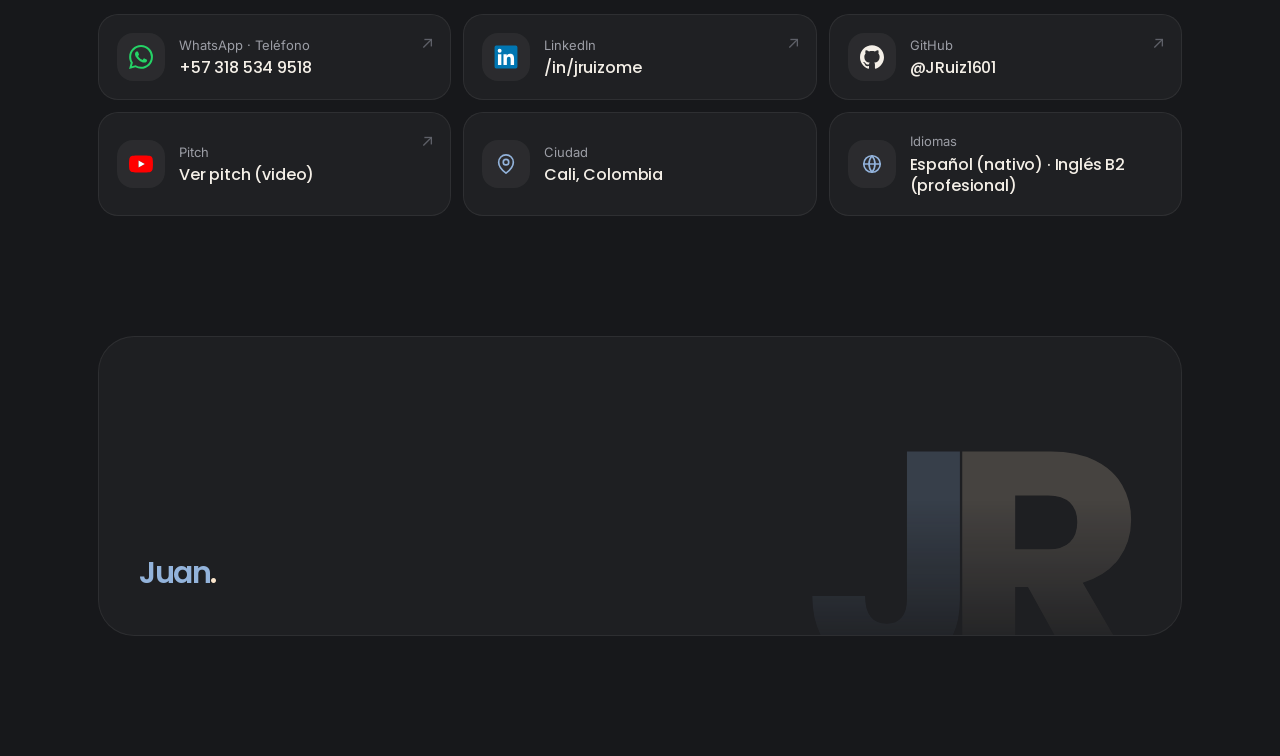
==== commit 22b07e0e: "Galeria del chatbot RAG con capturas del chat y diagramas en alta resolucion Co-Authored-By: Claude " ====
--- a/index.html
+++ b/index.html
@@ -148,7 +148,7 @@
   <div class="video-frame" id="videoFrame"></div>
 </div>
 
-<script src="content.js?v=6"></script>
+<script src="content.js?v=7"></script>
 <script src="story.js?v=23"></script>
 <script src="logos.js?v=22"></script>
 <script src="app.js?v=23"></script>
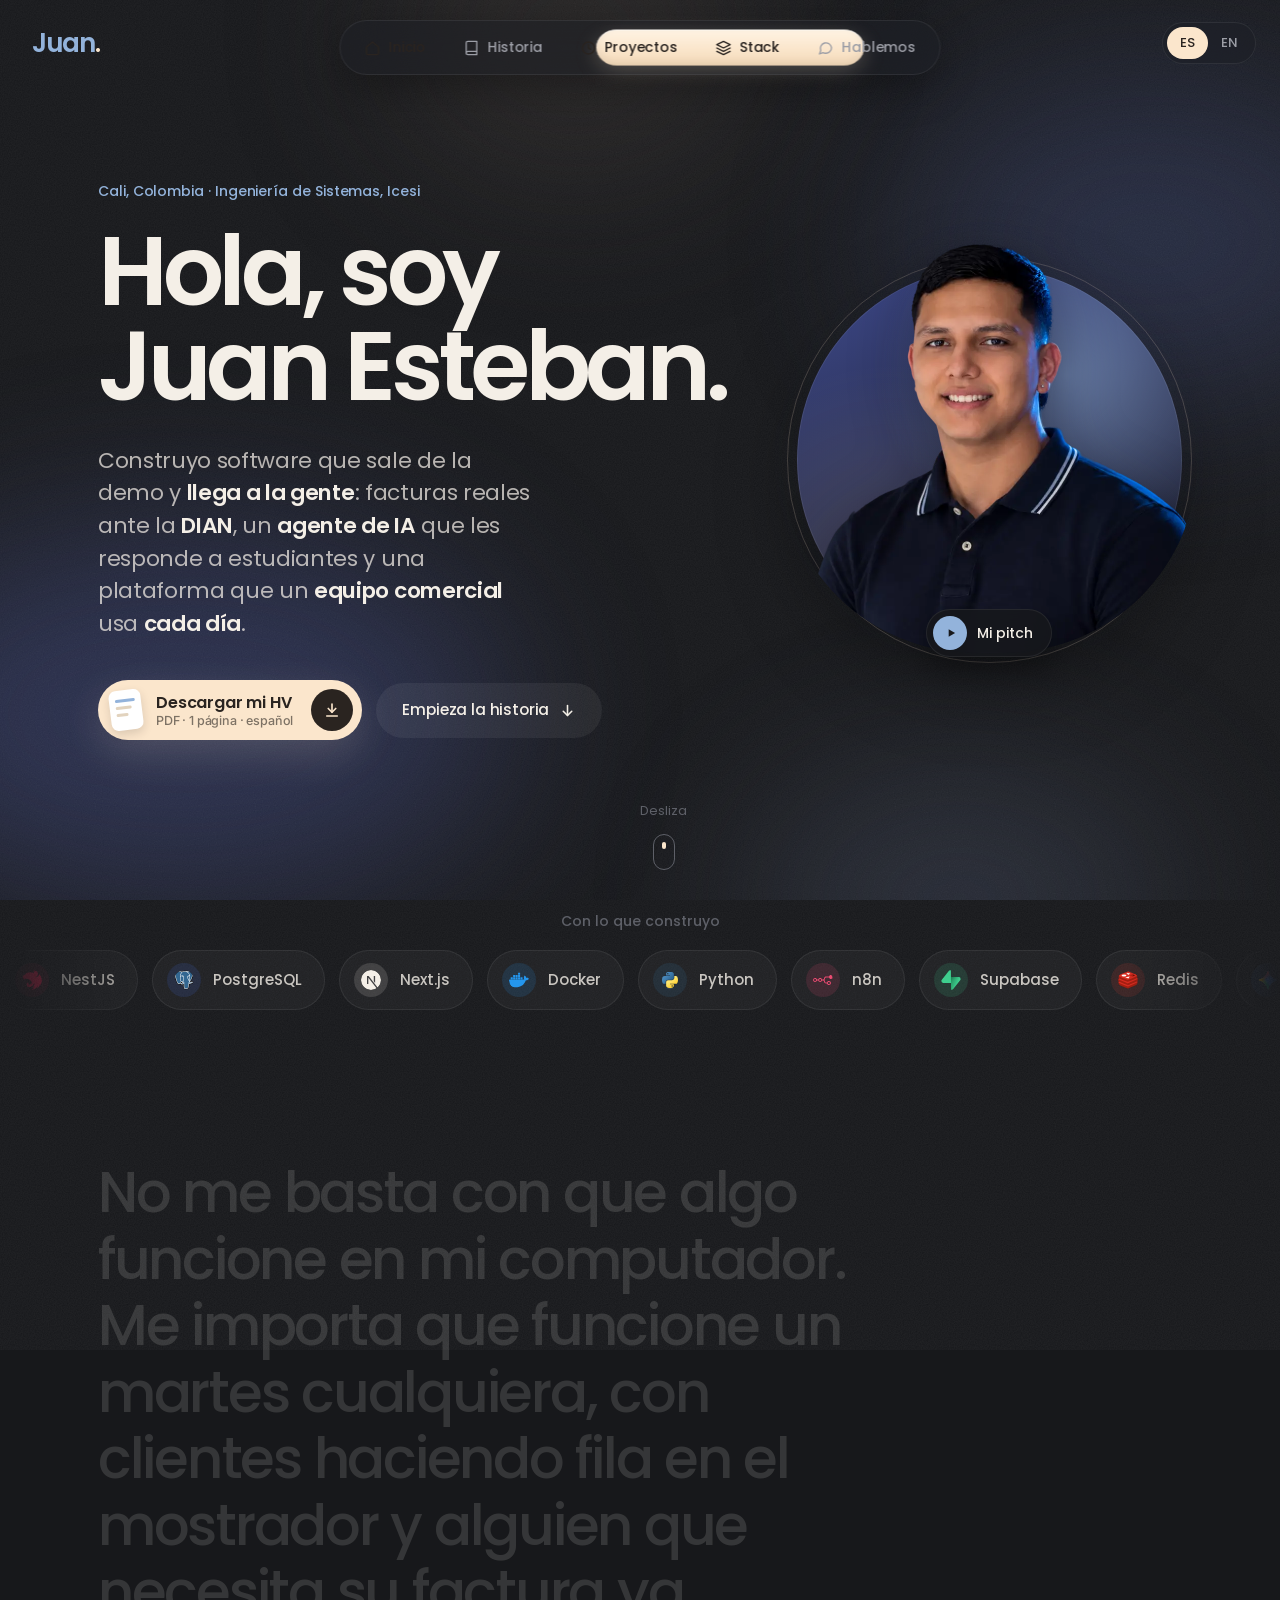
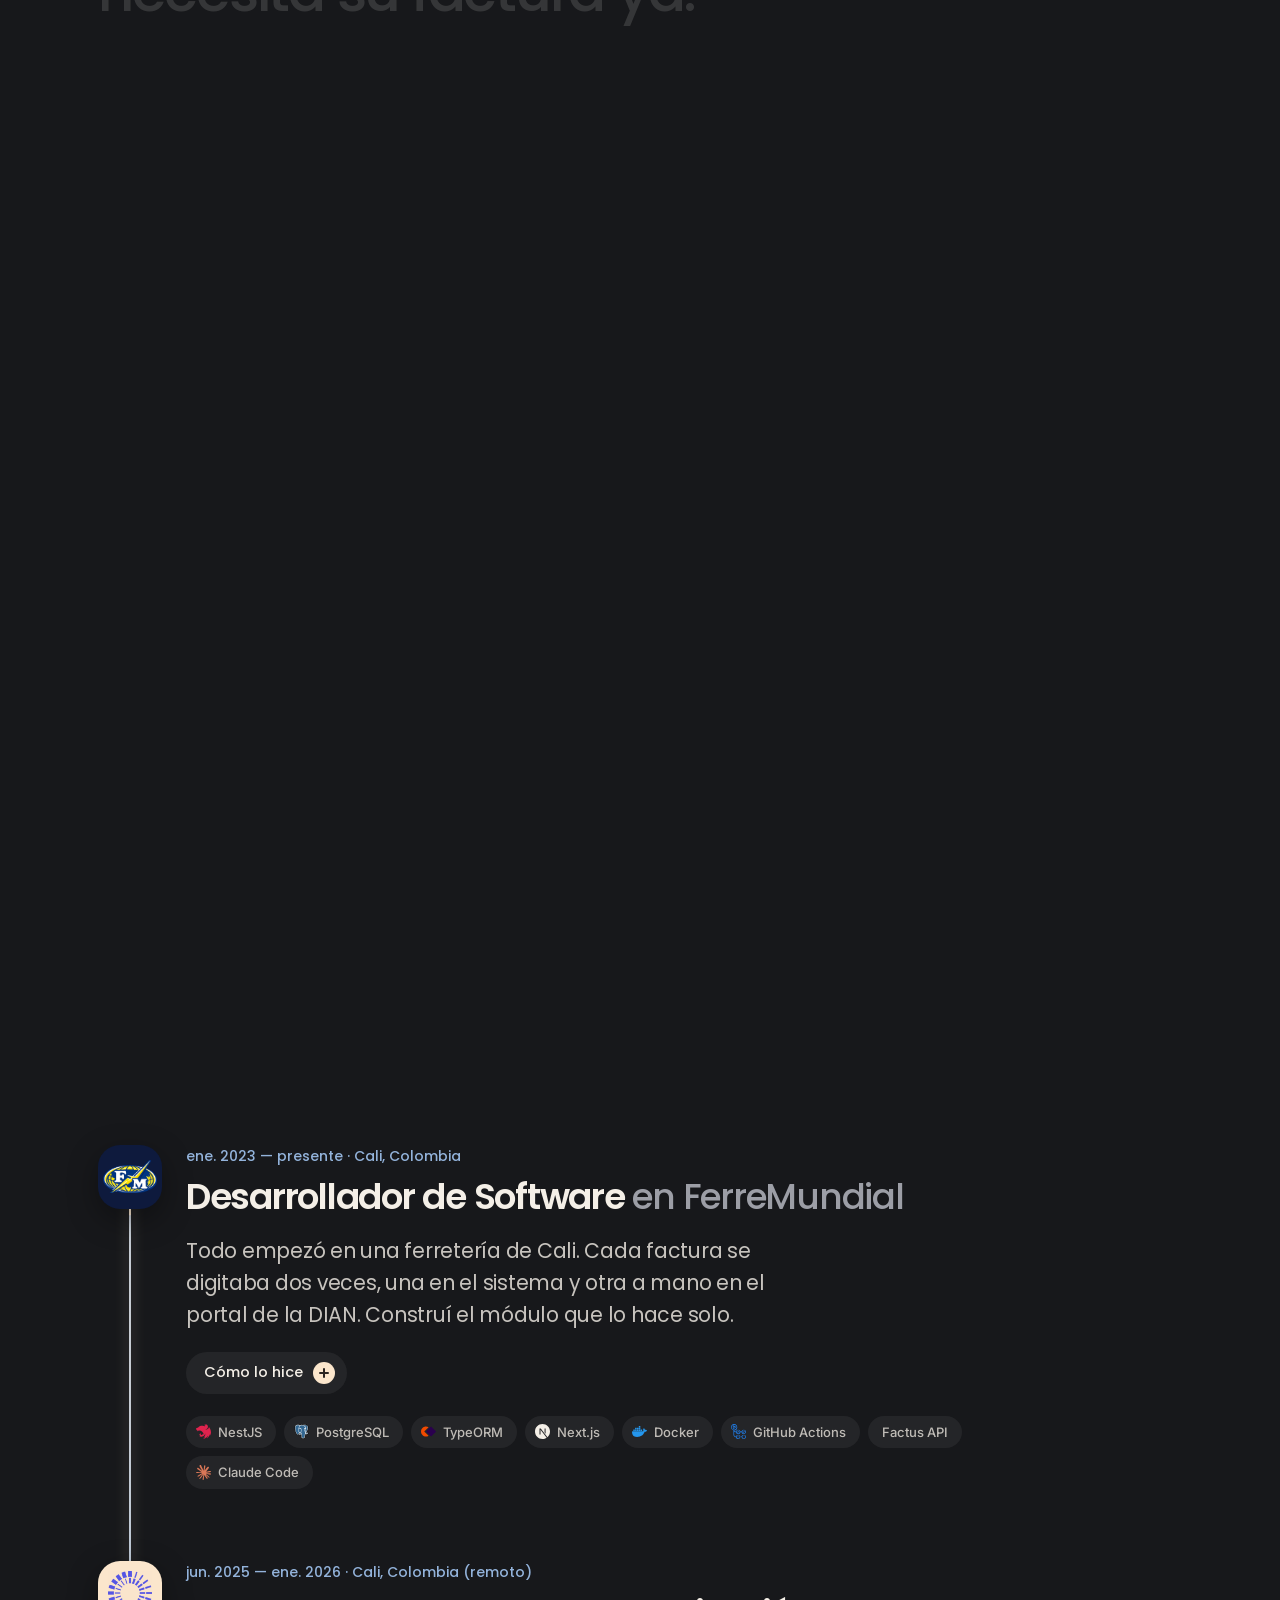
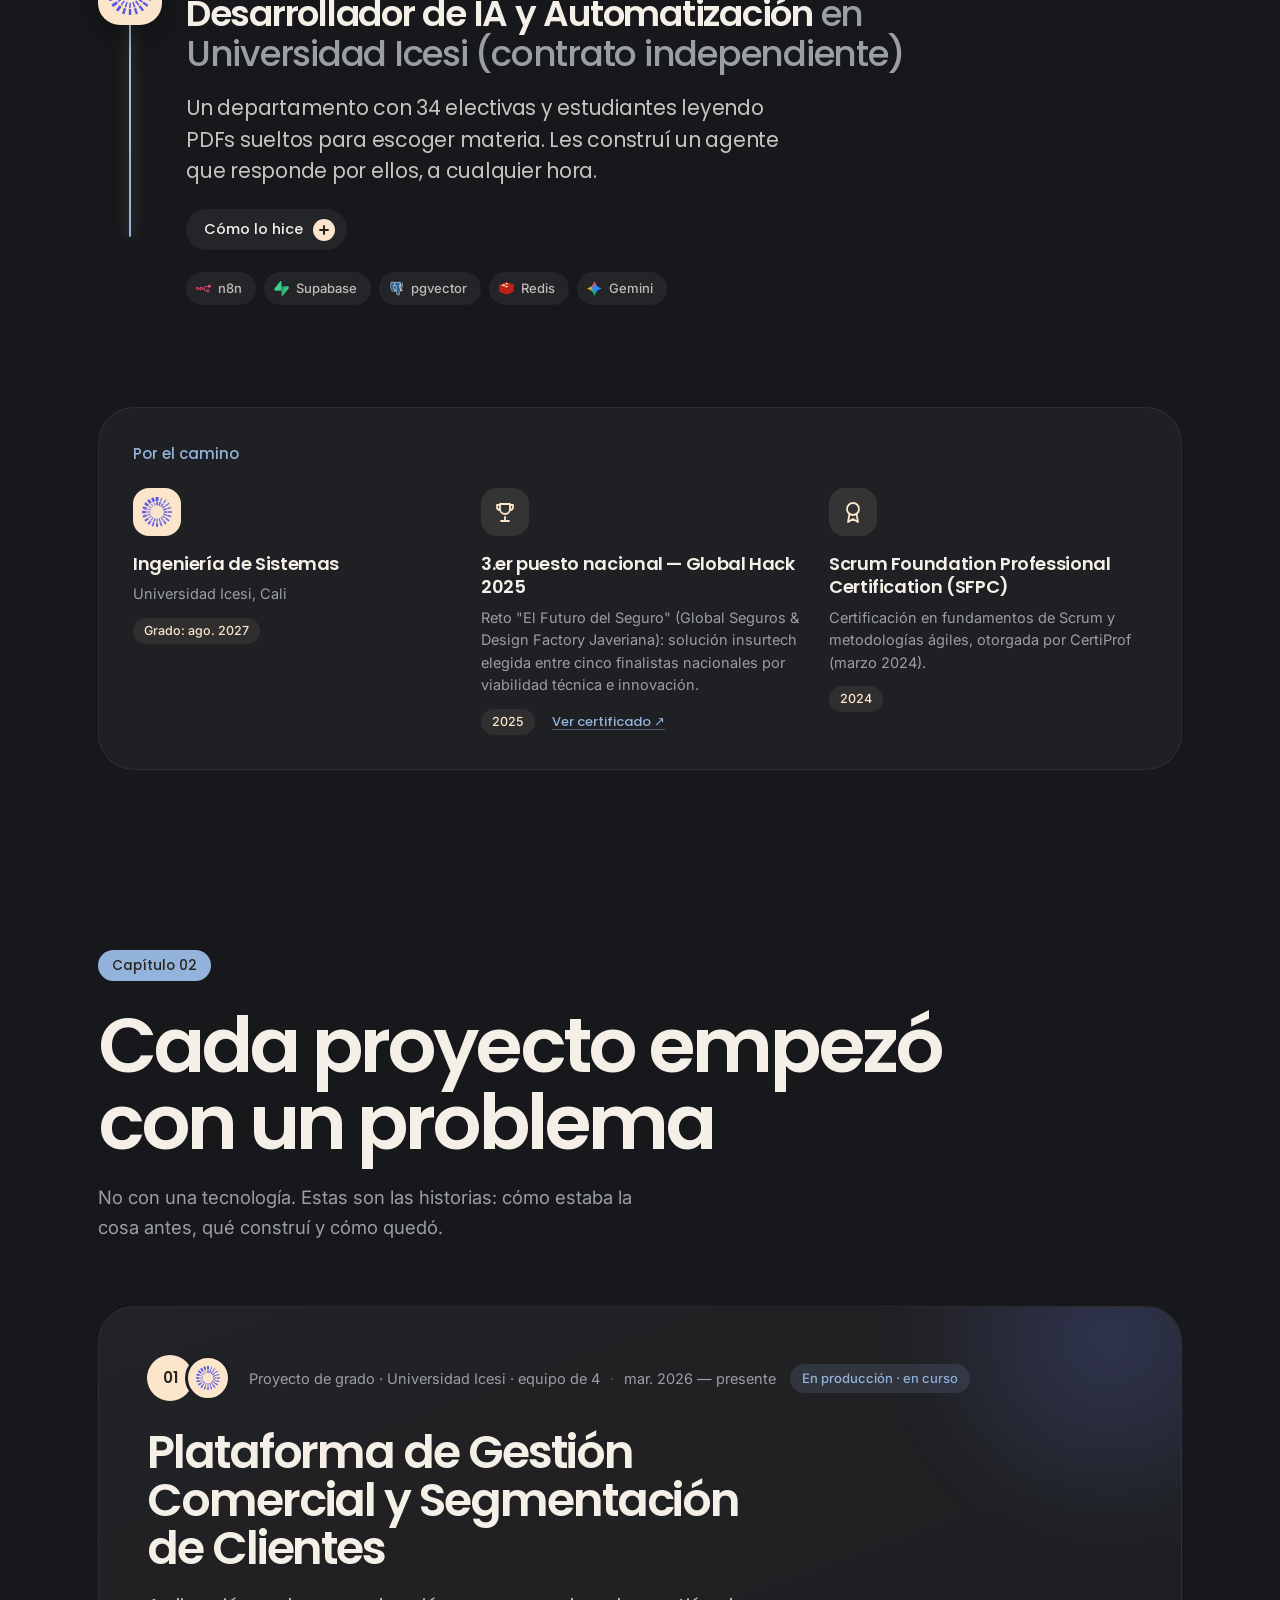
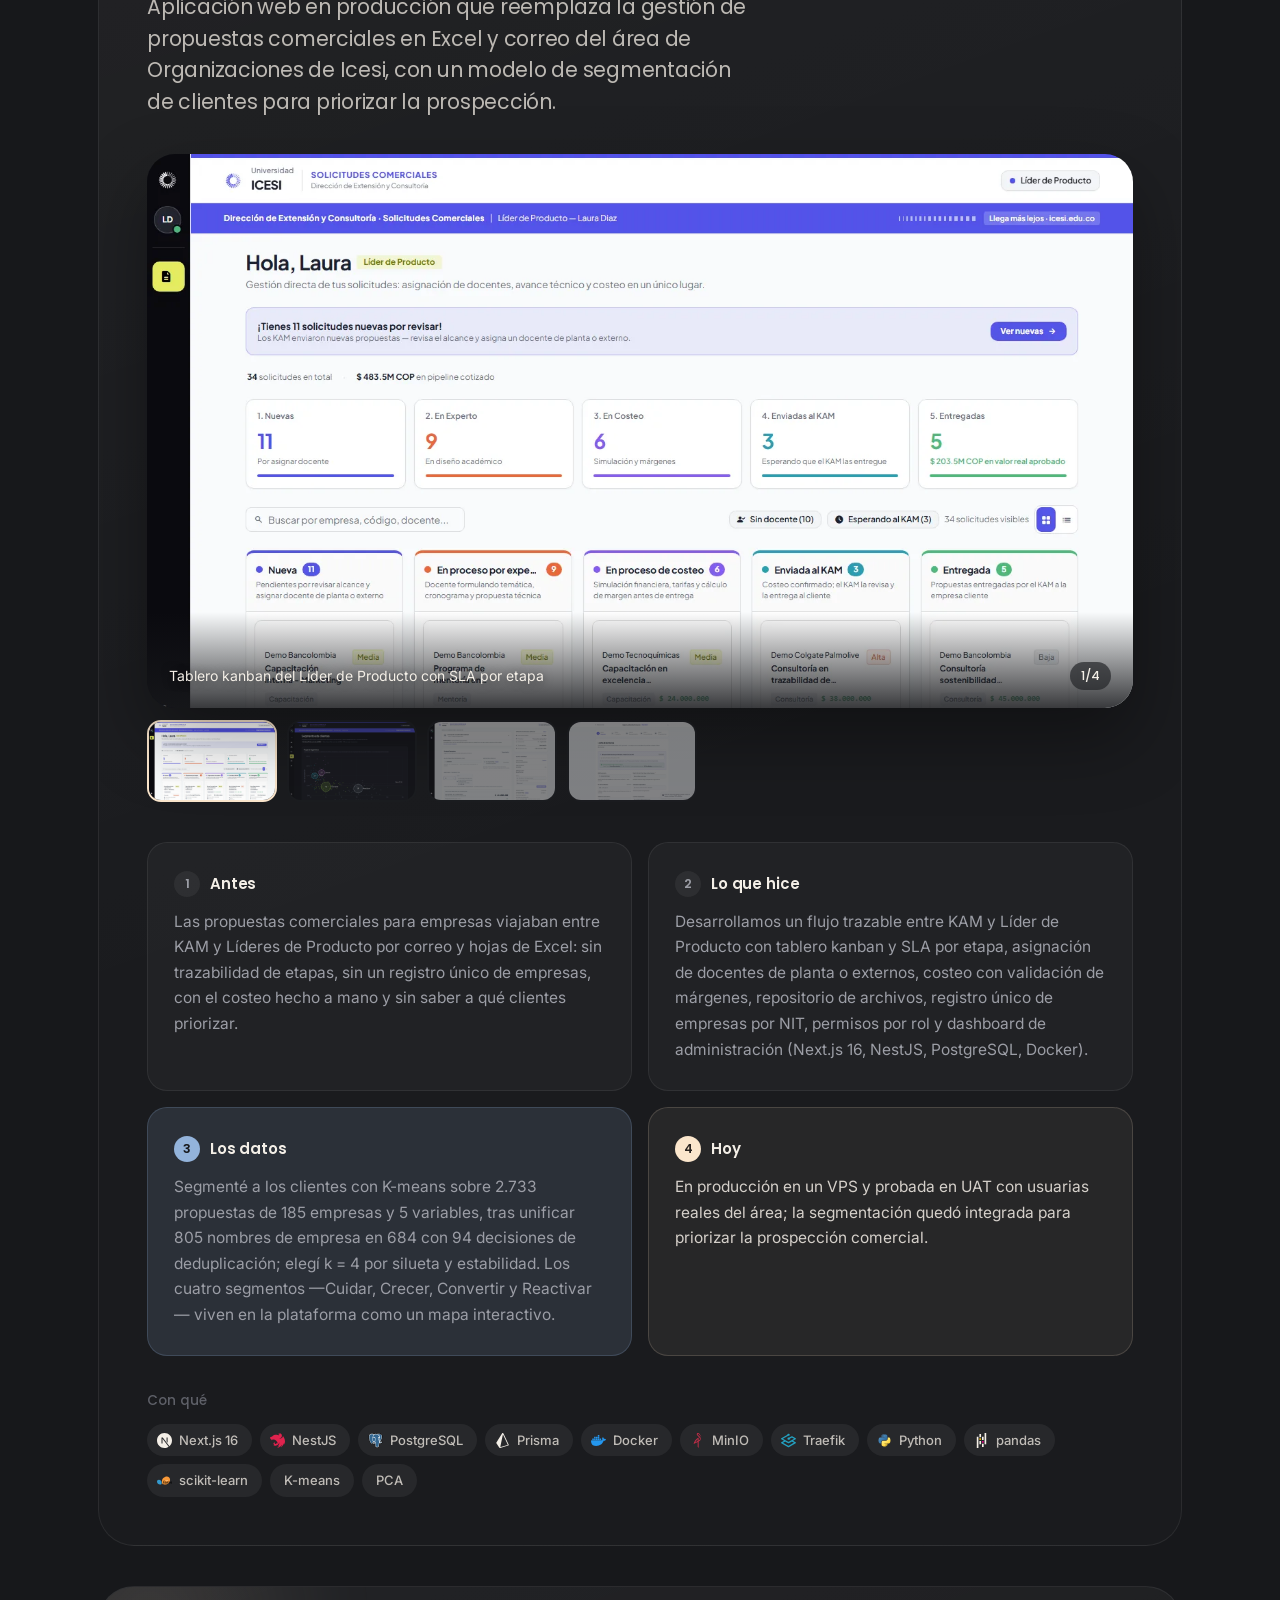
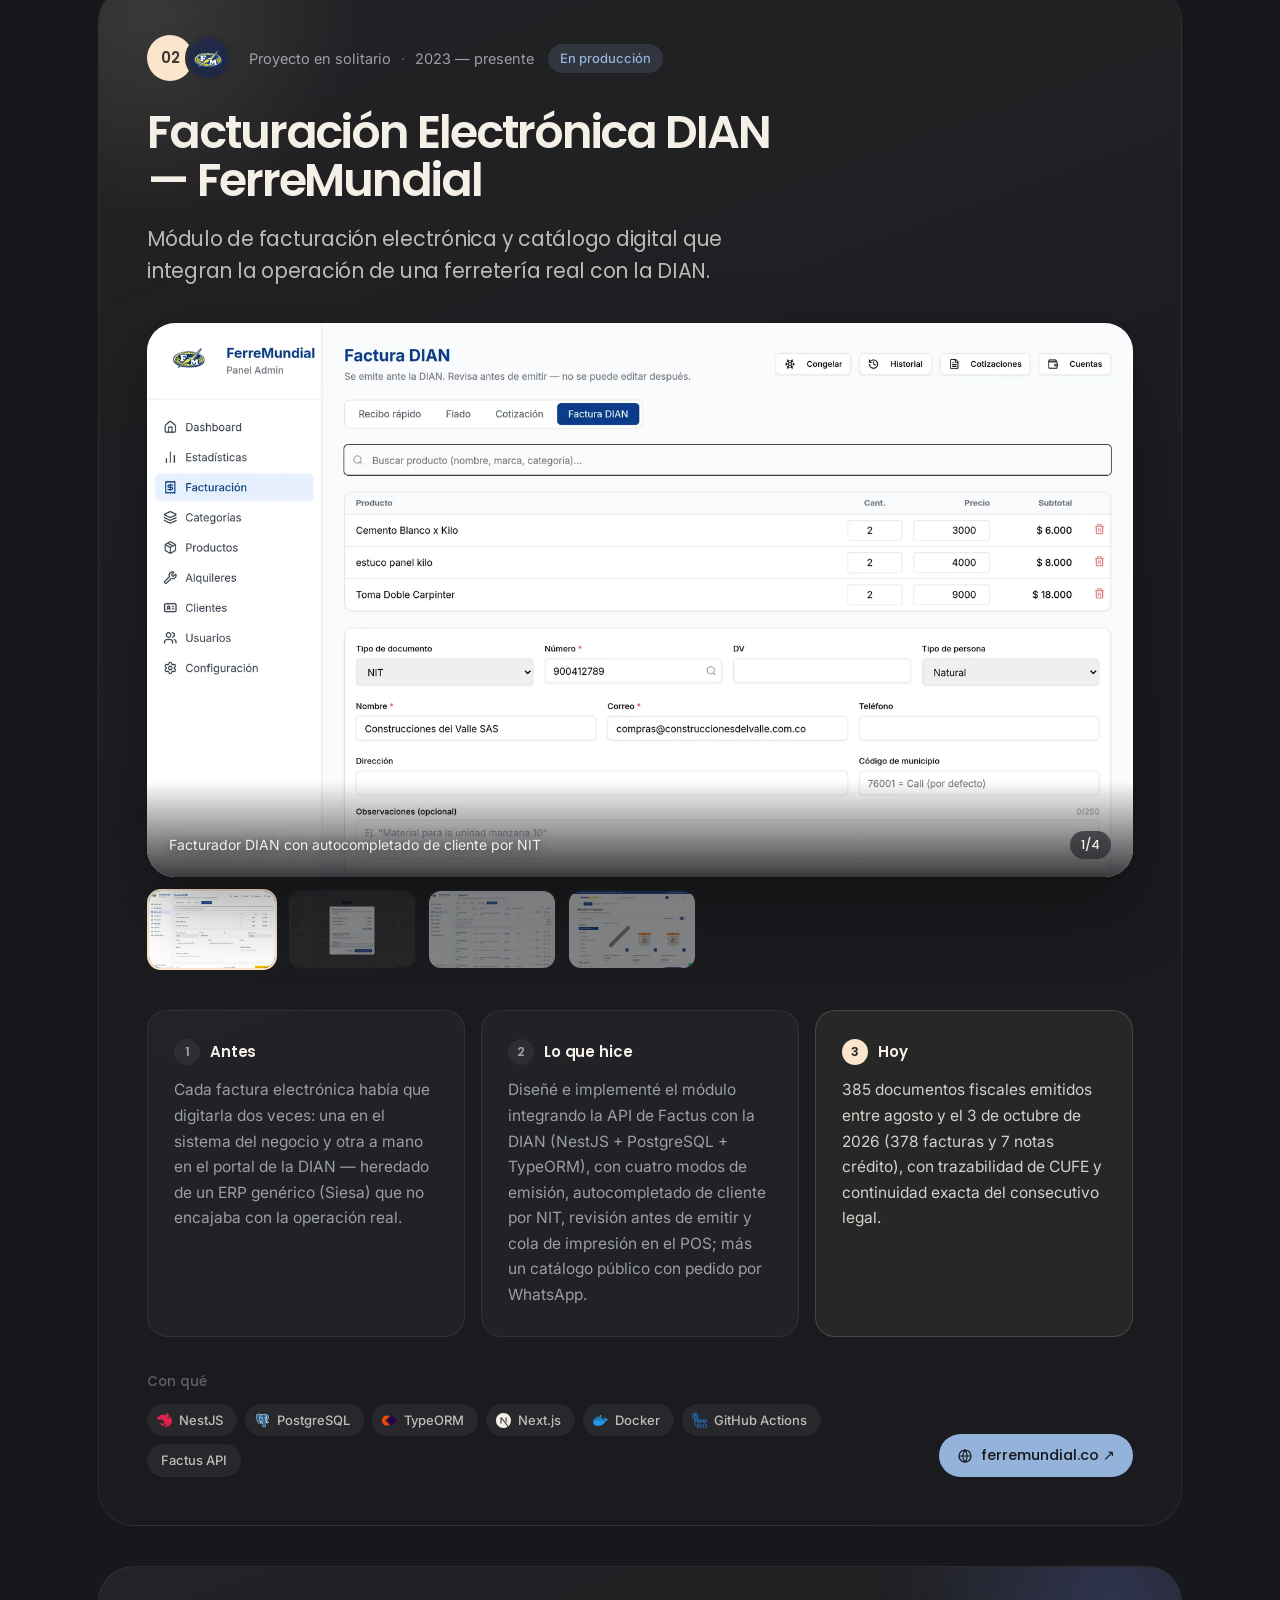
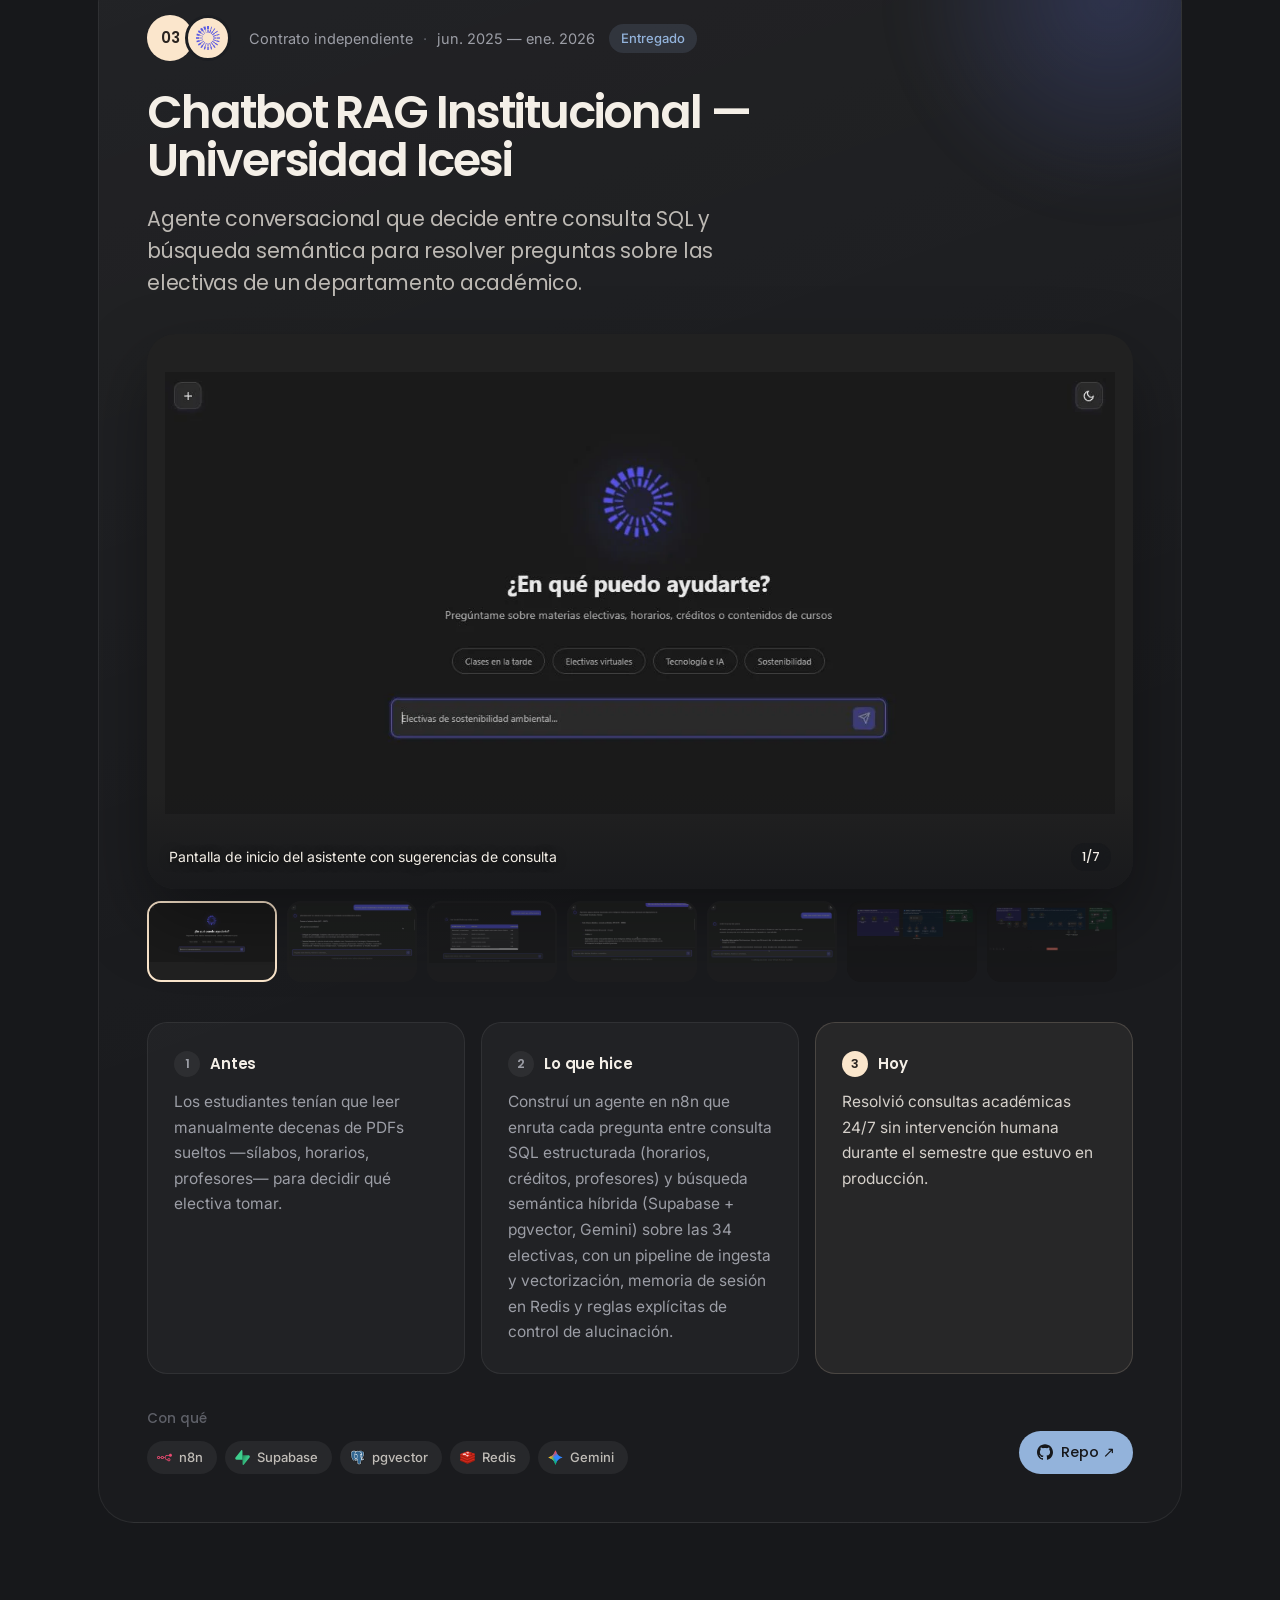
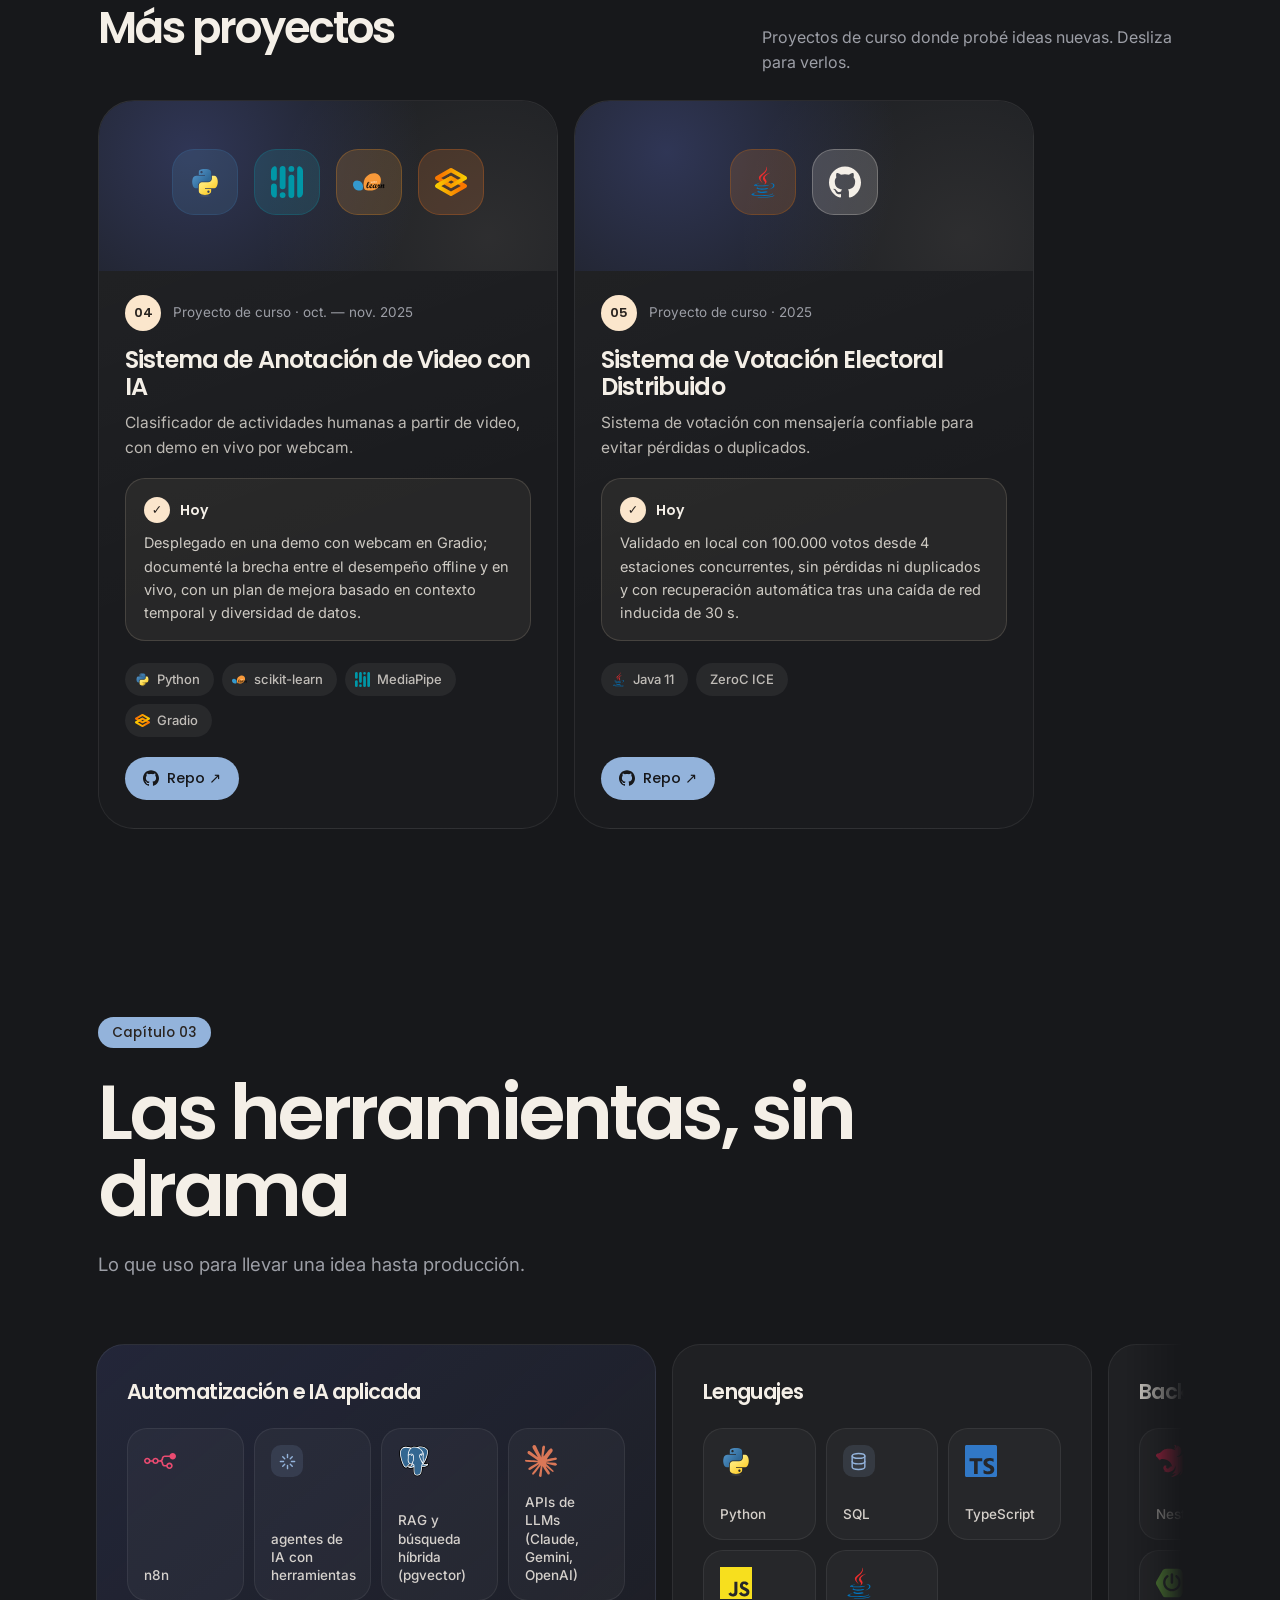
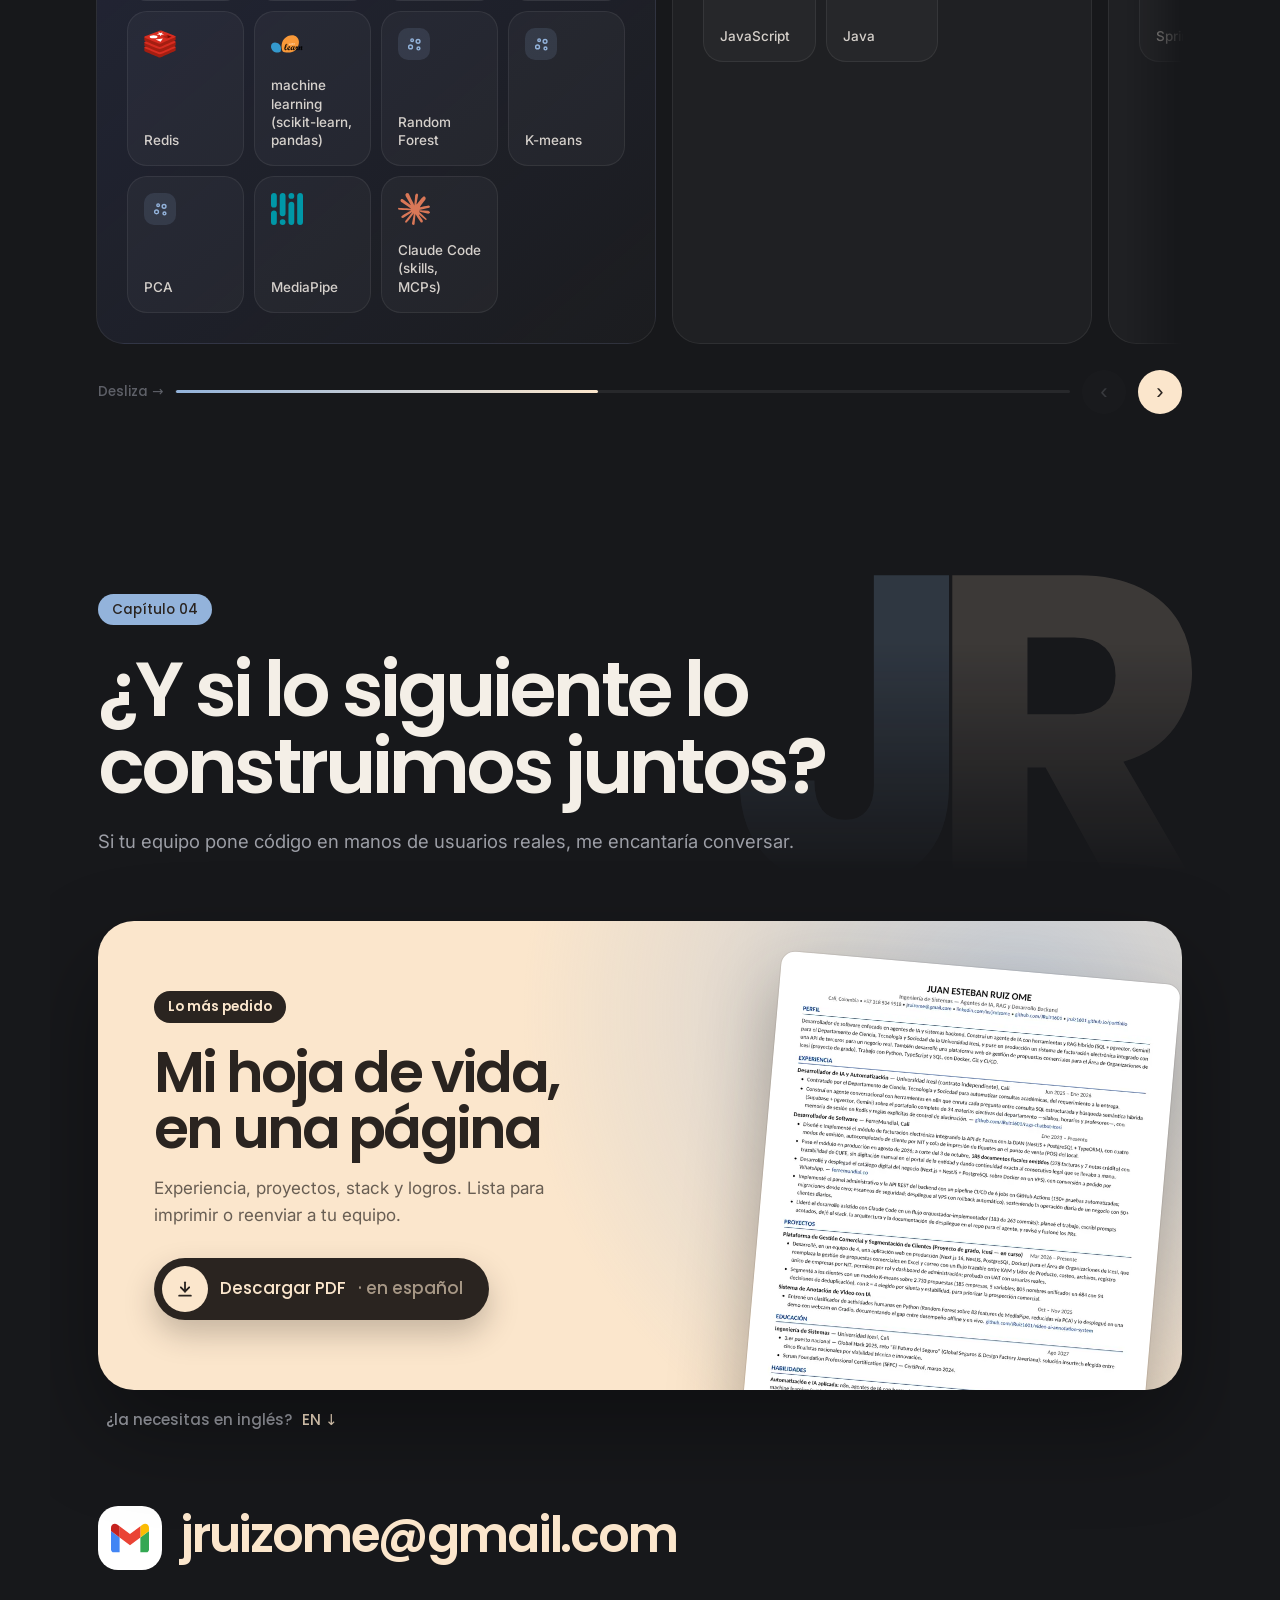
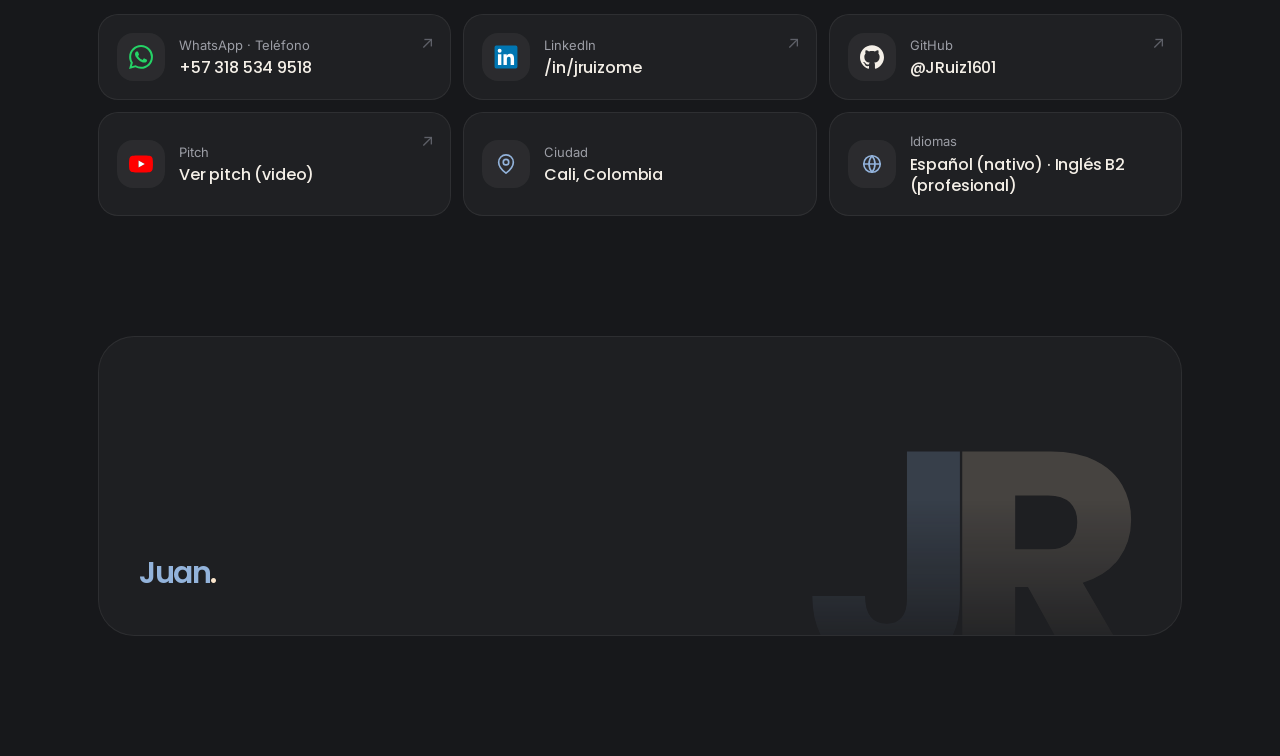
==== commit 9fac3114: "Portada del chatbot: pantalla de inicio del asistente Co-Authored-By: Claude Opus 5.5 <noreply@anthr" ====
--- a/index.html
+++ b/index.html
@@ -148,7 +148,7 @@
   <div class="video-frame" id="videoFrame"></div>
 </div>
 
-<script src="content.js?v=7"></script>
+<script src="content.js?v=8"></script>
 <script src="story.js?v=23"></script>
 <script src="logos.js?v=22"></script>
 <script src="app.js?v=23"></script>
